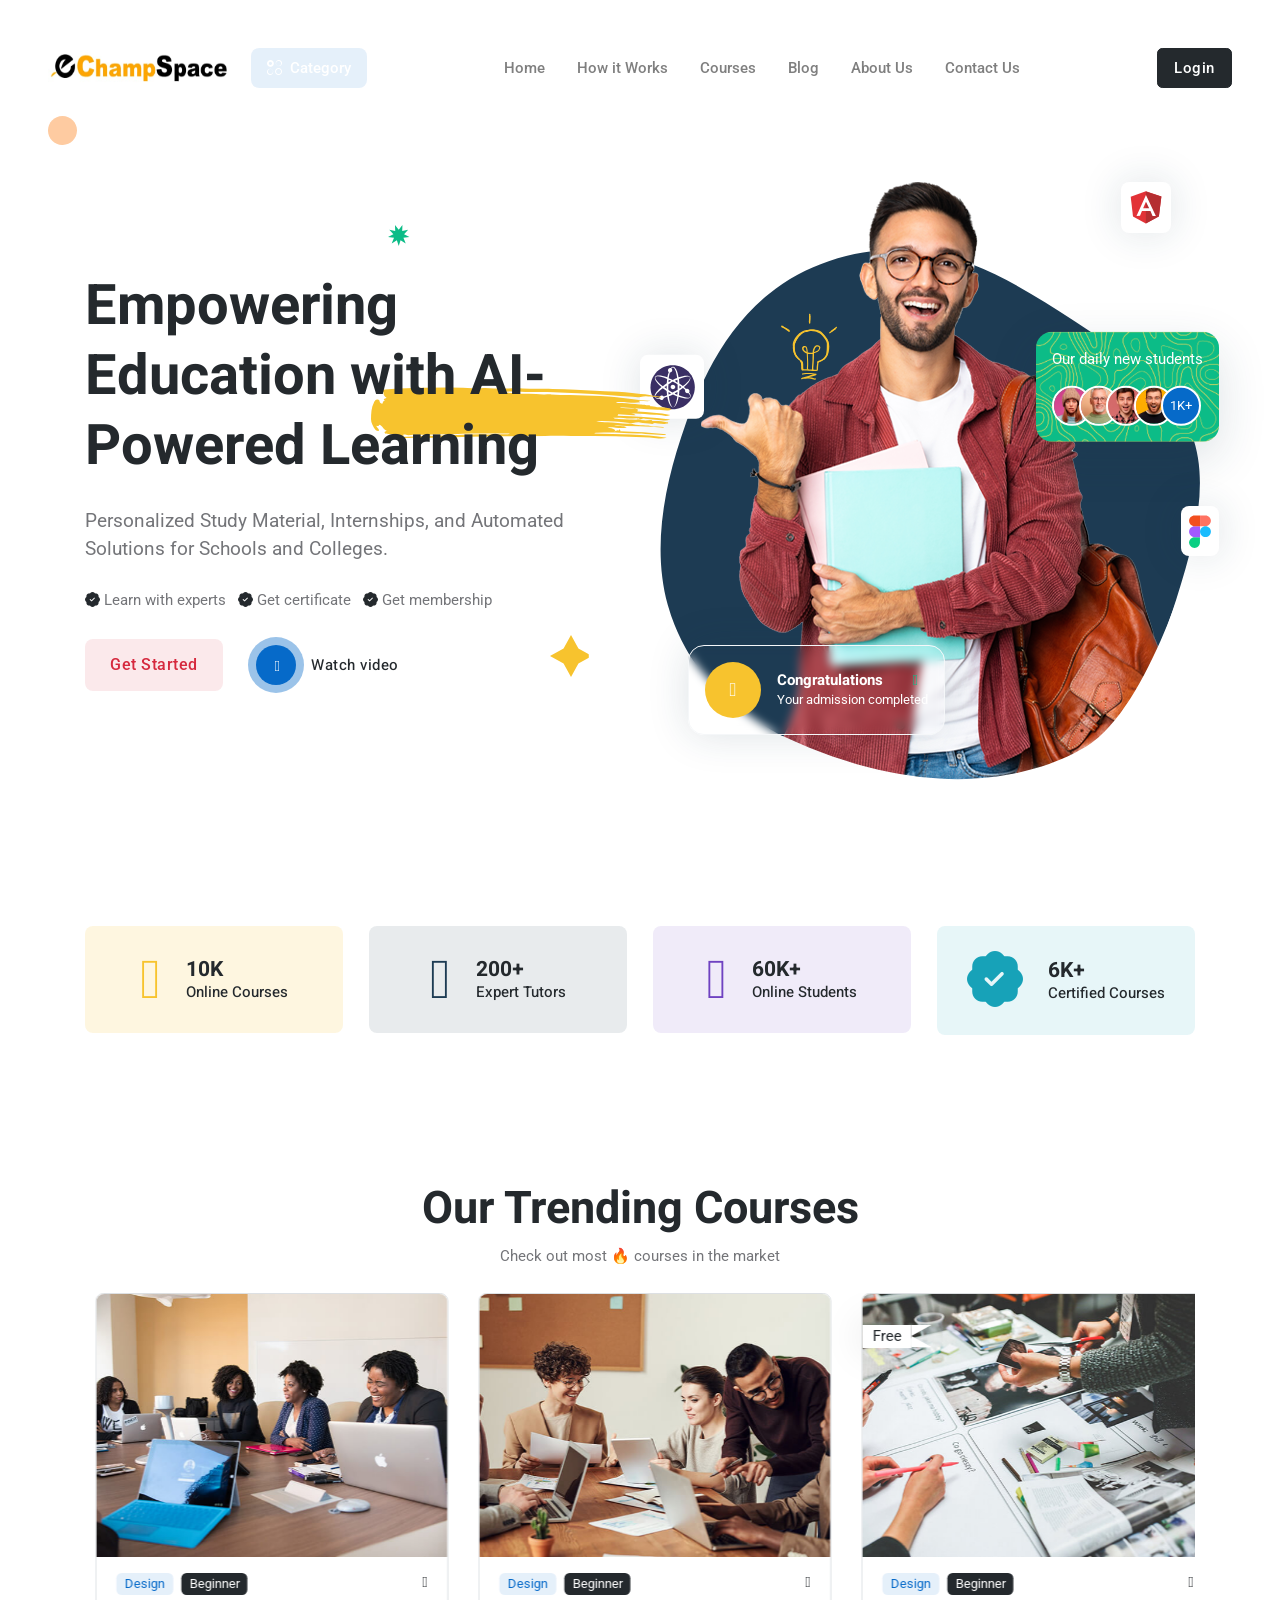
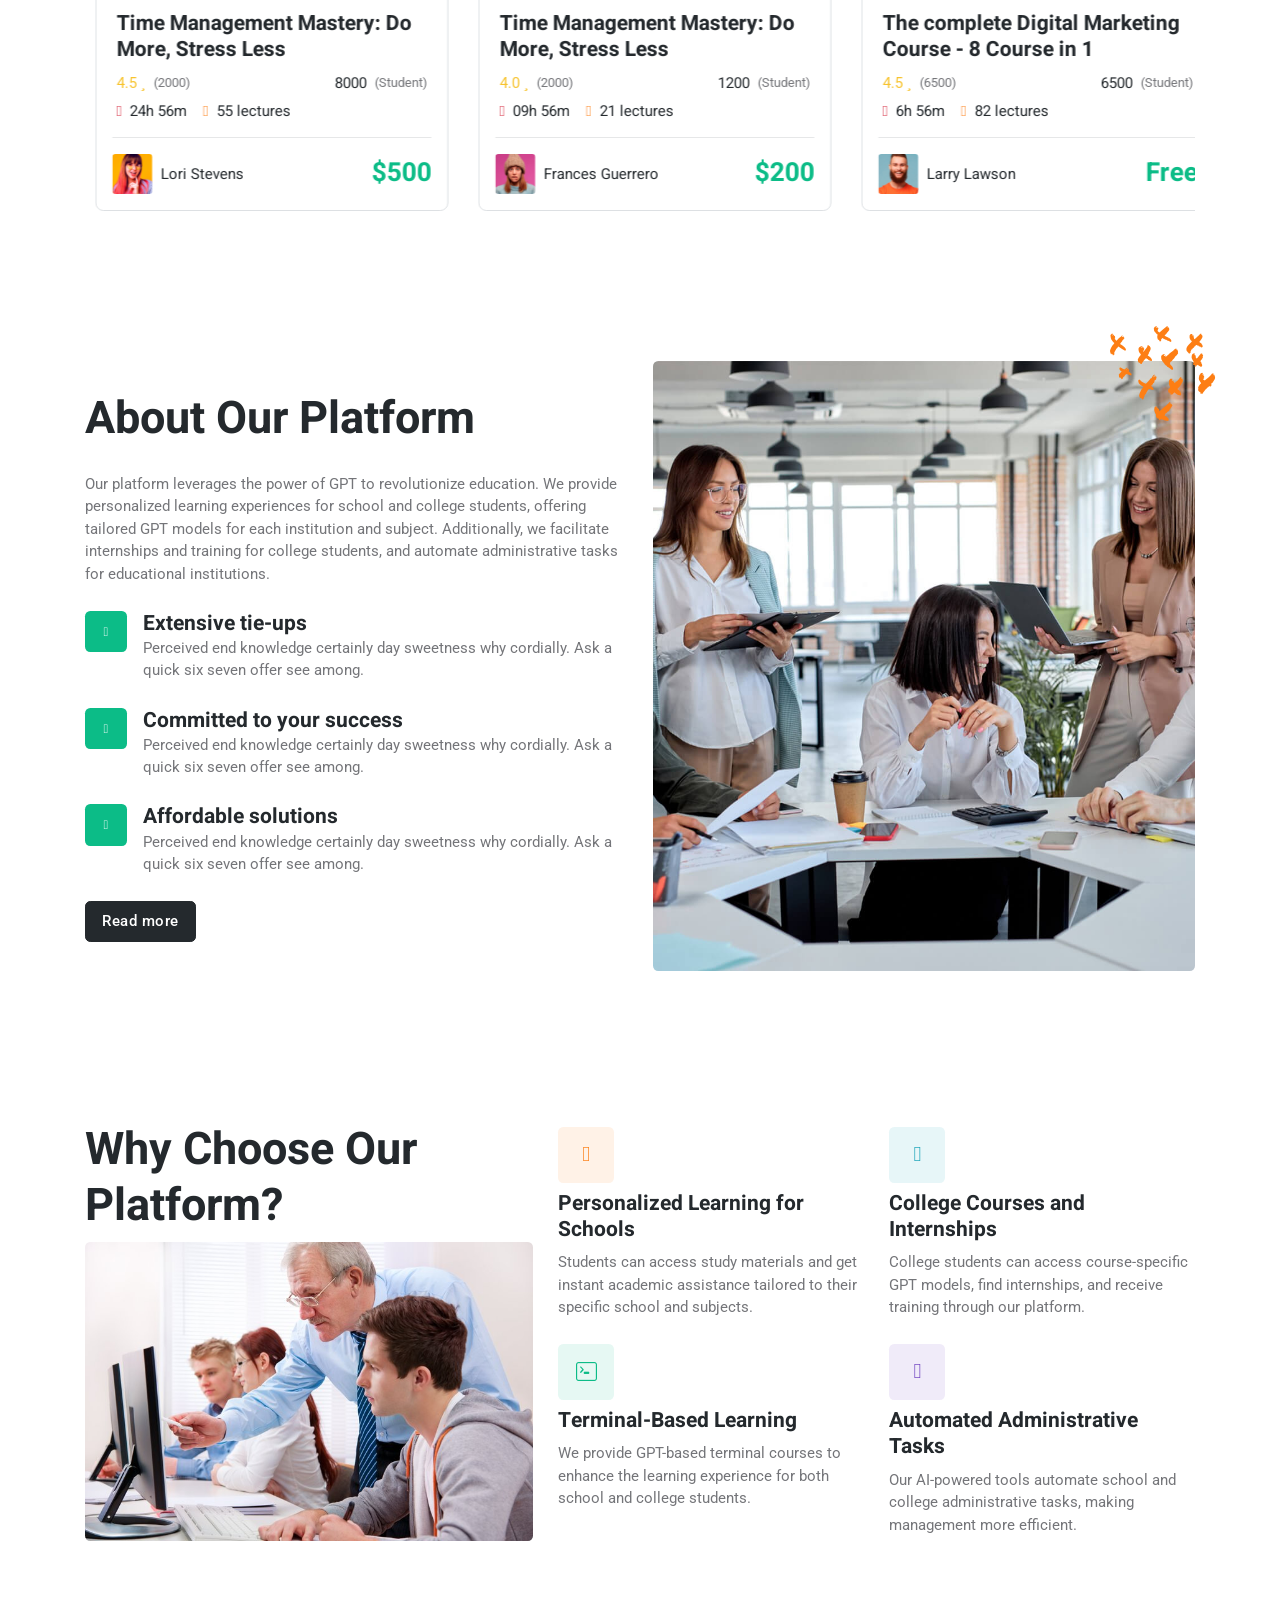
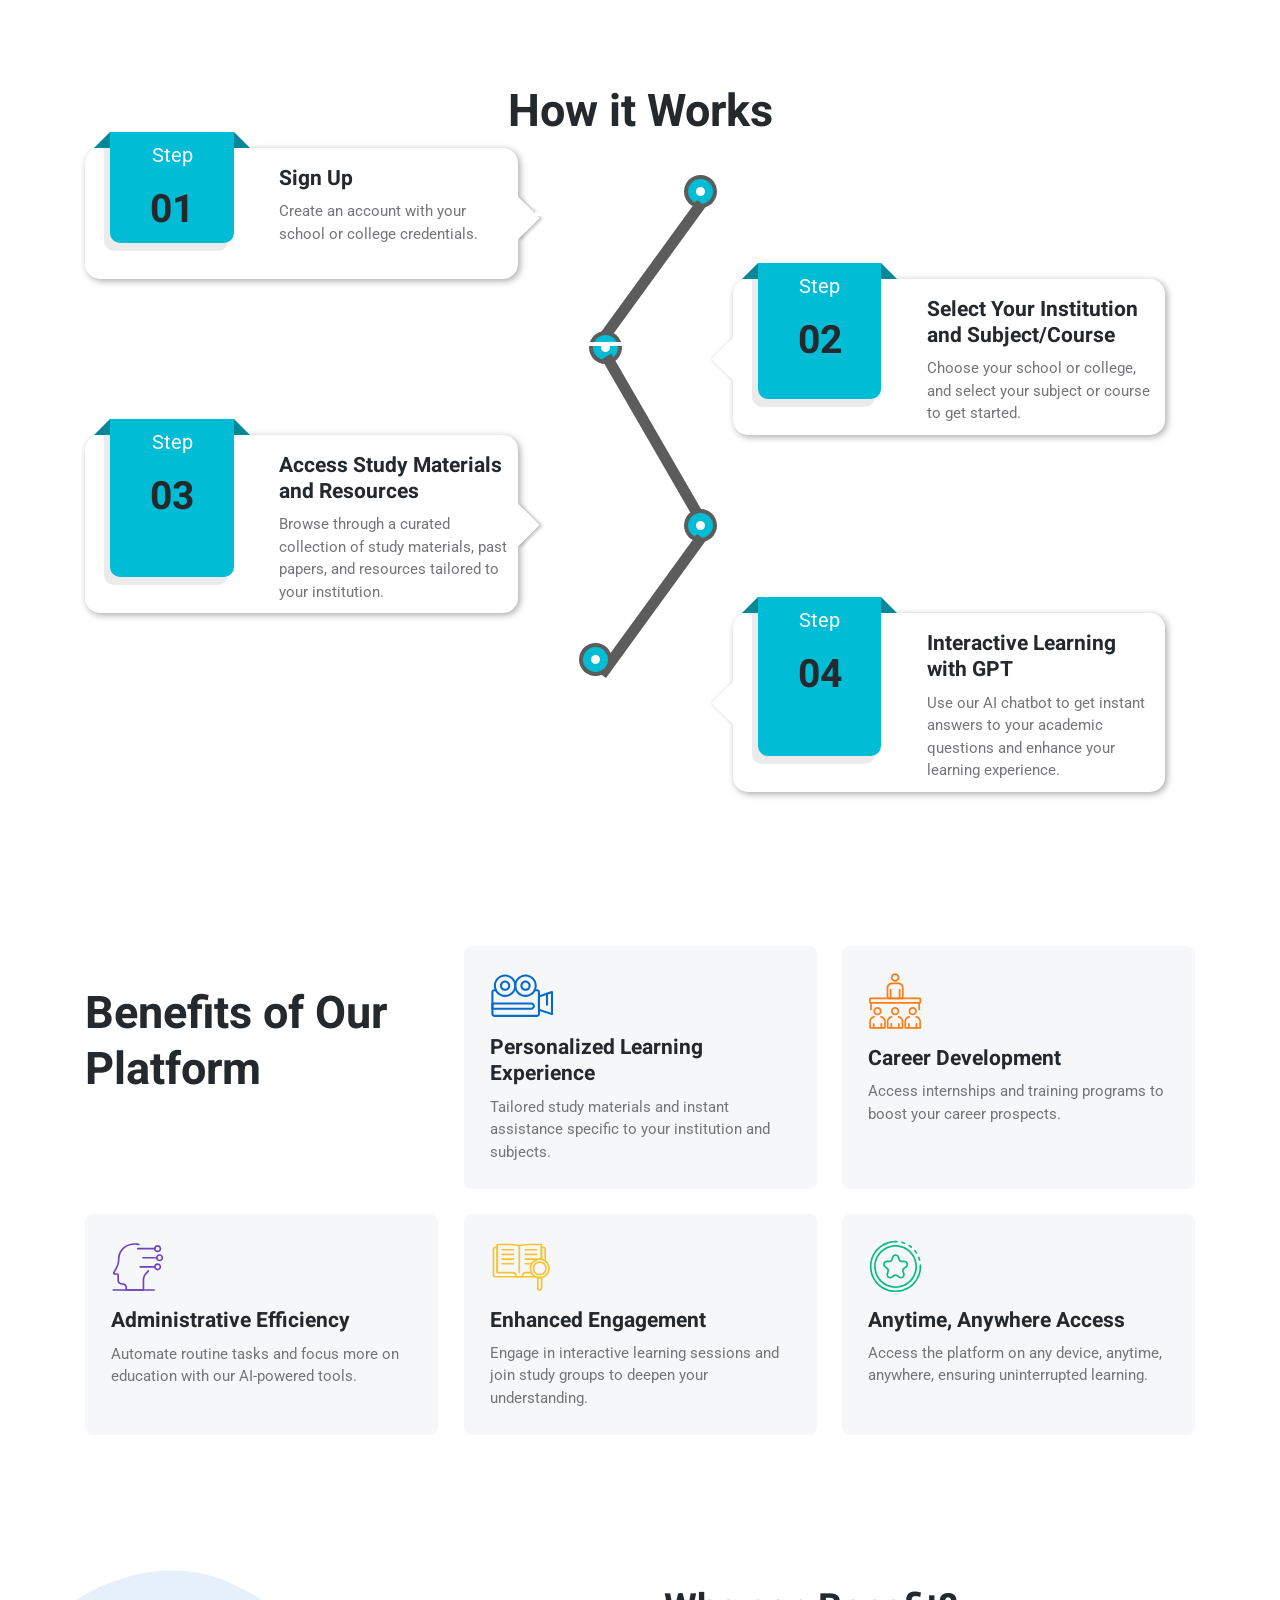
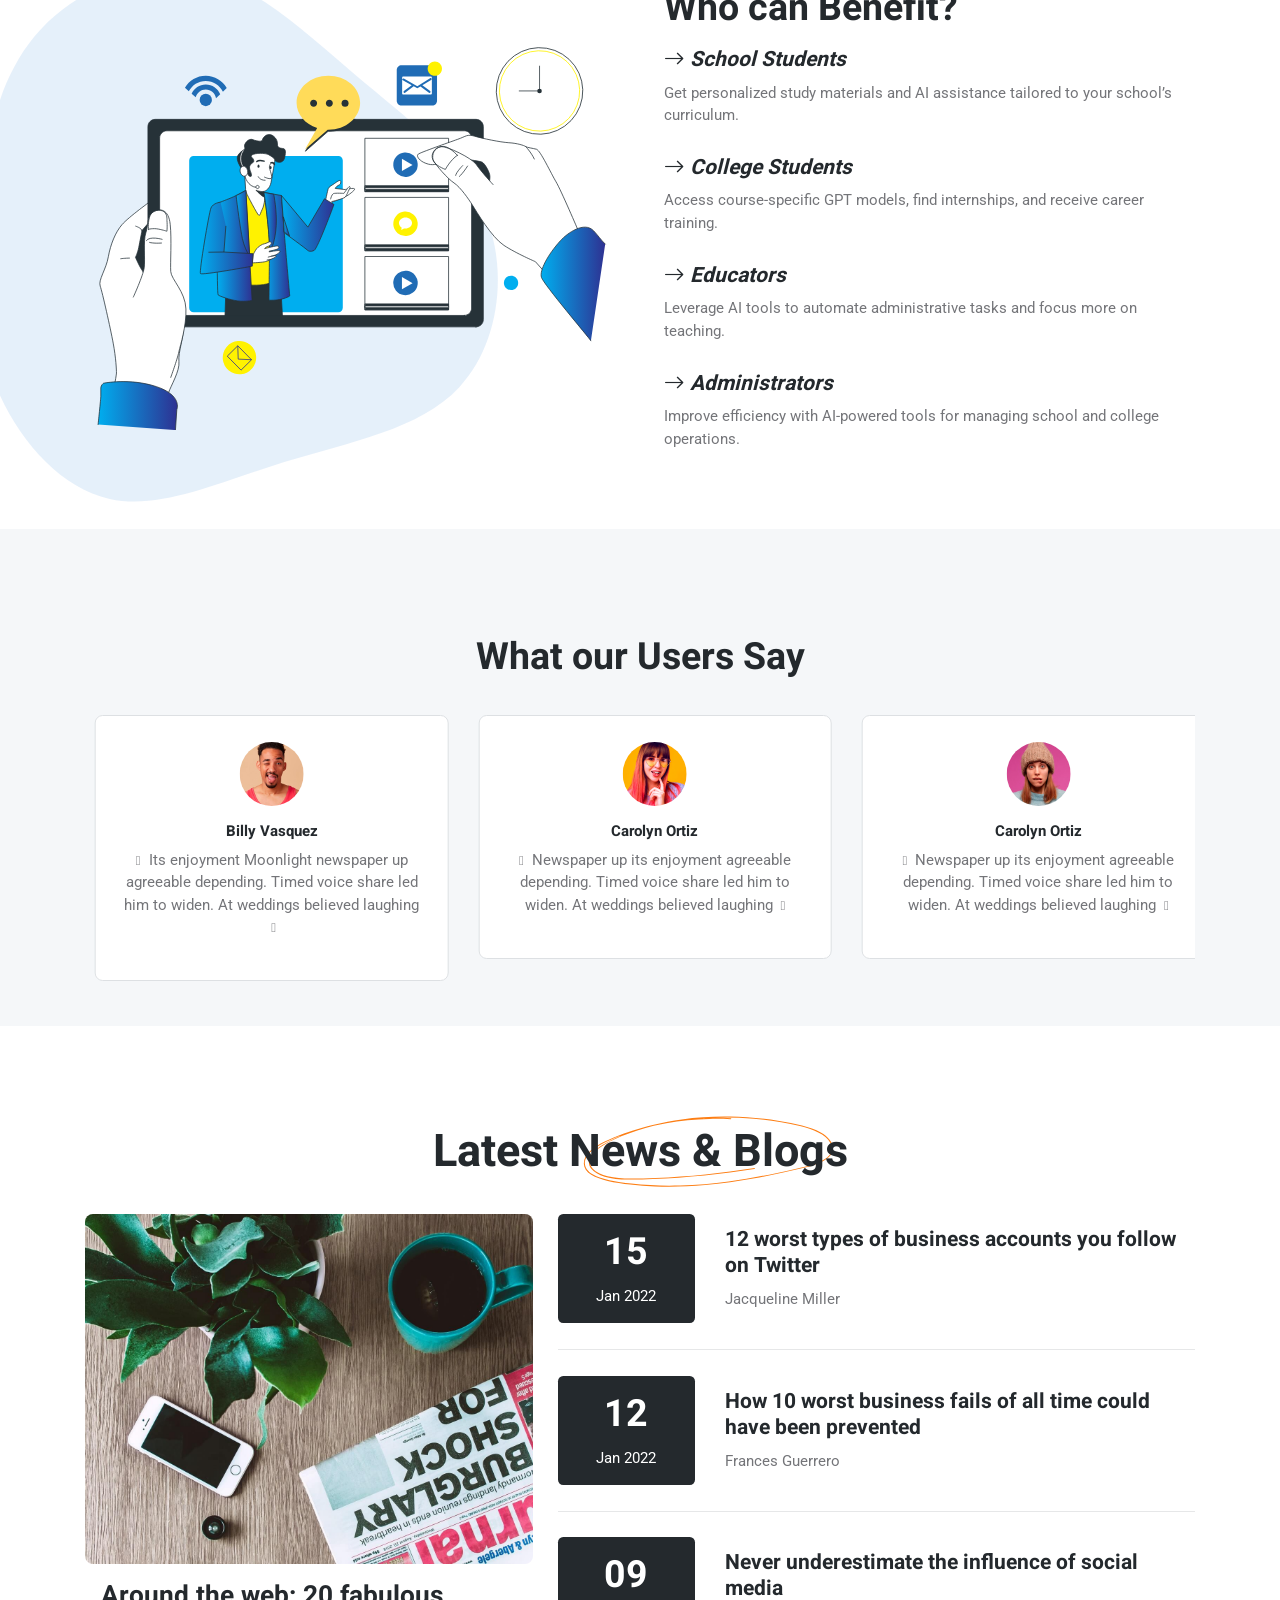
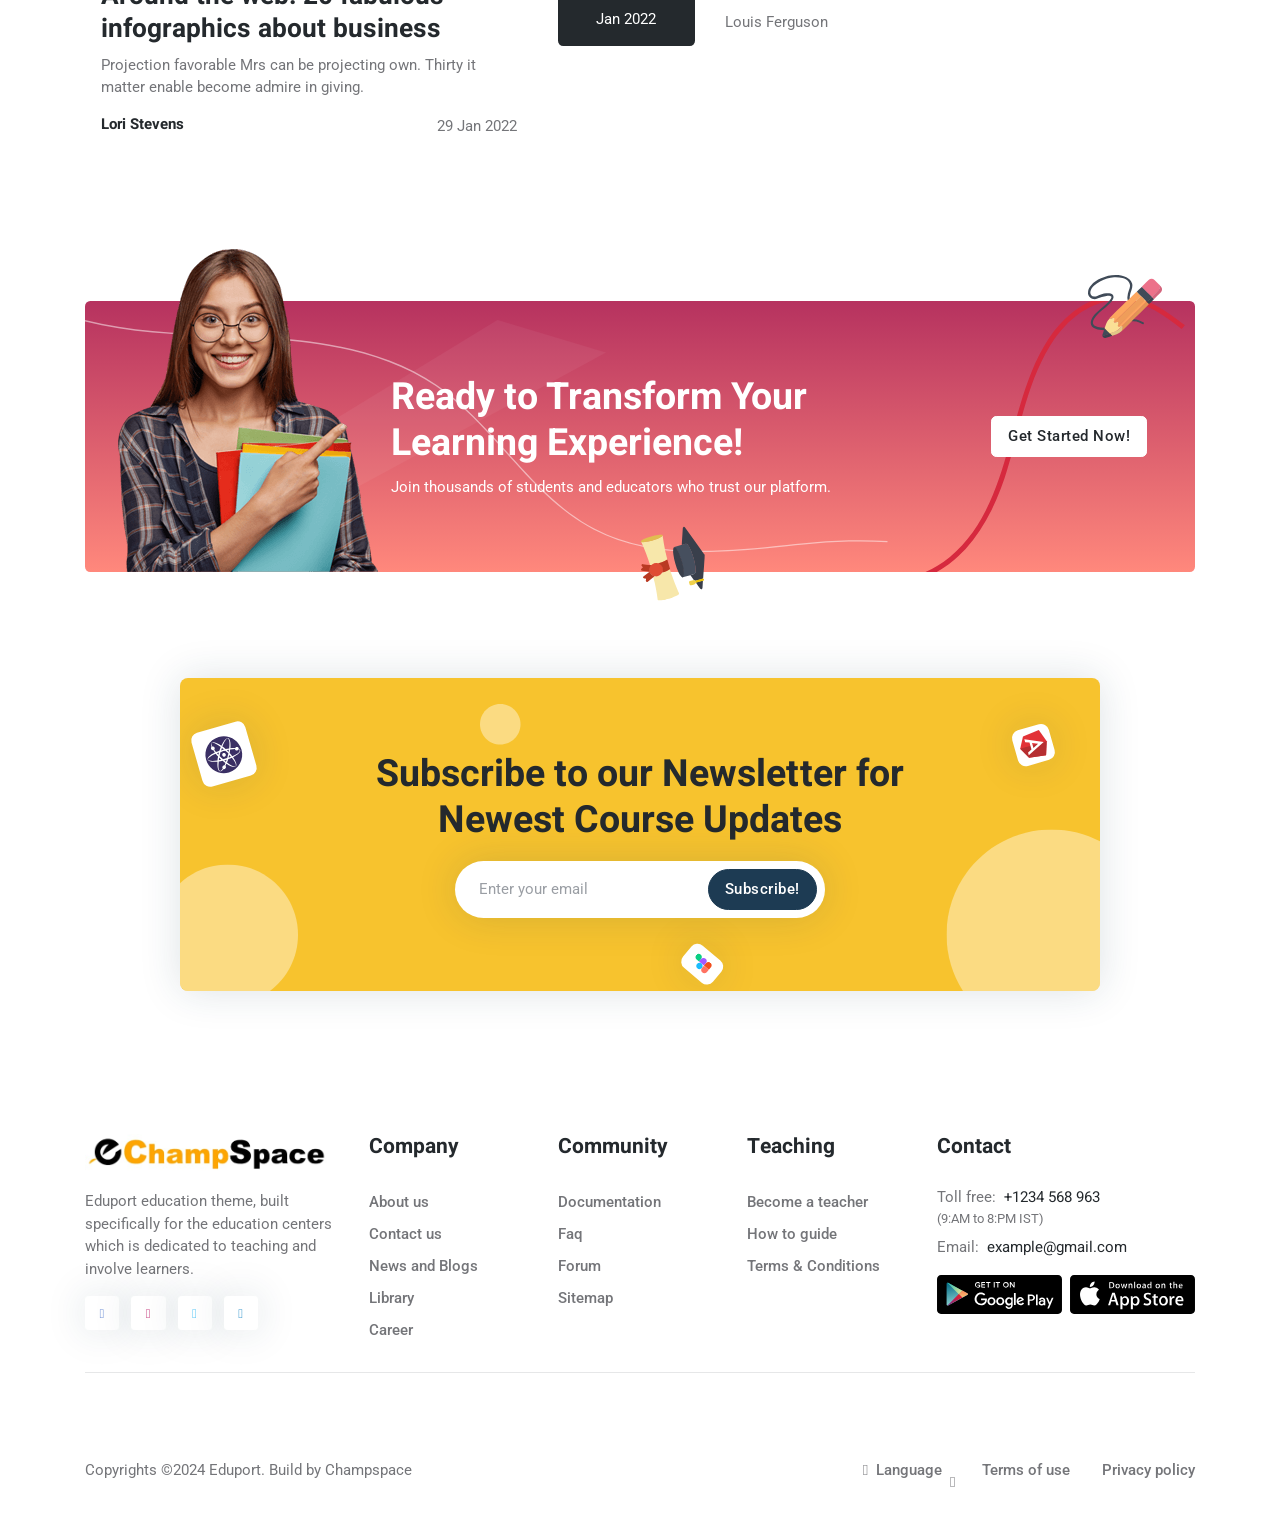
==== index.html @ c64c901d "New HomePage Implemented" ====
<!DOCTYPE html>
<html lang="en">

<head>
    <title>Eduport - LMS, Education and Course Theme</title>

    <!-- Meta Tags -->
    <meta charset="utf-8">
    <meta name="viewport" content="width=device-width, initial-scale=1, shrink-to-fit=no">
    <meta name="author" content="Webestica.com">
    <meta name="description" content="Eduport- LMS, Education and Course Theme">

    <!-- Dark mode -->
    <script>
        const storedTheme = localStorage.getItem('theme')

        const getPreferredTheme = () => {
            if (storedTheme) {
                return storedTheme
            }
            return window.matchMedia('(prefers-color-scheme: light)').matches ? 'light' : 'light'
        }

        const setTheme = function (theme) {
            if (theme === 'auto' && window.matchMedia('(prefers-color-scheme: dark)').matches) {
                document.documentElement.setAttribute('data-bs-theme', 'dark')
            } else {
                document.documentElement.setAttribute('data-bs-theme', theme)
            }
        }

        setTheme(getPreferredTheme())

        window.addEventListener('DOMContentLoaded', () => {
            var el = document.querySelector('.theme-icon-active');
            if (el != 'undefined' && el != null) {
                const showActiveTheme = theme => {
                    const activeThemeIcon = document.querySelector('.theme-icon-active use')
                    const btnToActive = document.querySelector(`[data-bs-theme-value="${theme}"]`)
                    const svgOfActiveBtn = btnToActive.querySelector('.mode-switch use').getAttribute('href')

                    document.querySelectorAll('[data-bs-theme-value]').forEach(element => {
                        element.classList.remove('active')
                    })

                    btnToActive.classList.add('active')
                    activeThemeIcon.setAttribute('href', svgOfActiveBtn)
                }

                window.matchMedia('(prefers-color-scheme: dark)').addEventListener('change', () => {
                    if (storedTheme !== 'light' || storedTheme !== 'dark') {
                        setTheme(getPreferredTheme())
                    }
                })

                showActiveTheme(getPreferredTheme())

                document.querySelectorAll('[data-bs-theme-value]')
                    .forEach(toggle => {
                        toggle.addEventListener('click', () => {
                            const theme = toggle.getAttribute('data-bs-theme-value')
                            localStorage.setItem('theme', theme)
                            setTheme(theme)
                            showActiveTheme(theme)
                        })
                    })

            }
        })
    </script>

    <!-- Favicon -->
    <link rel="shortcut icon" href="assets/images/favicon.ico">

    <!-- Fontawesome -->
    <link href="fontawesomefree/css/fontawesome.css" rel="stylesheet" type="text/css">
    <link href="fontawesomefree/css/brands.css" rel="stylesheet" type="text/css">
    <link href="fontawesomefree/css/solid.css" rel="stylesheet" type="text/css">

    <!-- Bootstrap CSS -->
    <link href="//maxcdn.bootstrapcdn.com/bootstrap/4.1.1/css/bootstrap.min.css" rel="stylesheet" id="bootstrap-css">

    <!-- AOS CSS -->
    <link href="https://unpkg.com/aos@2.3.1/dist/aos.css" rel="stylesheet">

    <!-- Google Font -->
    <link rel="preconnect" href="https://fonts.googleapis.com">
    <link rel="preconnect" href="https://fonts.gstatic.com" crossorigin>
    <link rel="stylesheet" href="https://fonts.googleapis.com/css2?family=Heebo:wght@400;500;700&family=Roboto:wght@400;500;700&display=swap">

    <!-- Plugins CSS -->
    <link rel="stylesheet" type="text/css" href="assets/vendor/font-awesome/css/all.min.css">
    <link rel="stylesheet" type="text/css" href="assets/vendor/bootstrap-icons/bootstrap-icons.css">
    <link rel="stylesheet" type="text/css" href="assets/vendor/tiny-slider/tiny-slider.css">
    <link rel="stylesheet" type="text/css" href="assets/vendor/glightbox/css/glightbox.css">

    <!-- Theme CSS -->
    <link rel="stylesheet" type="text/css" href="assets/css/style.css">

    <!-- Global site tag (gtag.js) - Google Analytics -->
    <script async src="https://www.googletagmanager.com/gtag/js?id=G-7N7LGGGWT1"></script>
    <script>
        window.dataLayer = window.dataLayer || [];

        function gtag() {
            dataLayer.push(arguments);
        }
        gtag('js', new Date());

        gtag('config', 'G-7N7LGGGWT1');
    </script>

    <script src="https://kit.fontawesome.com/5d48644dd5.js" crossorigin="anonymous"></script>
    <script src="//maxcdn.bootstrapcdn.com/bootstrap/4.1.1/js/bootstrap.min.js"></script>
    <script src="//cdnjs.cloudflare.com/ajax/libs/jquery/3.2.1/jquery.min.js"></script>
    <link rel="stylesheet" href="https://cdn.jsdelivr.net/npm/bootstrap-icons@1.11.3/font/bootstrap-icons.min.css">
   

</head>

<body>

    <!-- Header START -->
    <header class="navbar-light navbar-sticky header-static">
        <!-- Nav START -->
        <nav class="navbar navbar-expand-xl">
            <div class="container-fluid px-3 px-xl-5">
                <!-- Logo START -->
                <a class="navbar-brand" href="index.html">
                    <img class="light-mode-item navbar-brand-item" src="assets/images/element/logo.jpg"
                        alt="logo">
                   
                </a>
                <!-- Logo END -->

                <!-- Responsive navbar toggler -->
                <button class="navbar-toggler ms-auto" type="button" data-bs-toggle="collapse"
                    data-bs-target="#navbarCollapse" aria-controls="navbarCollapse" aria-expanded="false"
                    aria-label="Toggle navigation">
                    <span class="navbar-toggler-animation">
                        <span></span>
                        <span></span>
                        <span></span>
                    </span>
                </button>

                <!-- Main navbar START -->
                <div class="navbar-collapse w-100 collapse" id="navbarCollapse">

                    <!-- Nav category menu START -->
                    <ul class="navbar-nav navbar-nav-scroll me-auto">
                        <!-- Nav item 1 Demos -->
                        <li class="nav-item dropdown dropdown-menu-shadow-stacked">
                            <a class="nav-link bg-primary bg-opacity-10 rounded-3 text-white px-3 py-3 py-xl-0"
                                href="#" id="categoryMenu" data-bs-toggle="dropdown" aria-haspopup="true"
                                aria-expanded="false"><i class="bi bi-ui-radios-grid me-2"></i><span>Category</span></a>
                            <ul class="dropdown-menu" aria-labelledby="categoryMenu">

                                <!-- Dropdown submenu -->
                                <li> <a class="dropdown-item" href="#">Government Schools</a></li>
                                <li> <a class="dropdown-item" href="#">Private Schools</a></li>
                                <li> <a class="dropdown-item" href="#">International Schools</a></li>
                                <li> <a class="dropdown-item" href="#">Boarding Schools</a></li>
                                <li> <a class="dropdown-item" href="#">Model Schools</a></li>
                                <li>
                                    <hr class="dropdown-divider">
                                </li>
                                <li> <a class="dropdown-item bg-primary text-primary bg-opacity-10 rounded-2 mb-0"
                                        href="#">View all categories</a></li>
                            </ul>
                        </li>
                    </ul>
                    <!-- Nav category menu END -->

                    <!-- Nav Main menu START -->
                    <ul class="navbar-nav navbar-nav-scroll me-auto">
                        <!-- Nav item 1 Home -->
                        <li class="nav-item dropdown">
                            <a class="nav-link" href="#" id="demoMenu" data-bs-toggle="dropdown"
                                aria-haspopup="true" aria-expanded="false">Home</a>
                        </li>

                        <!-- Nav item 2 How it works -->
                        <li class="nav-item dropdown">
                            <a class="nav-link" href="#" id="pagesMenu" data-bs-toggle="dropdown"
                                aria-haspopup="true" aria-expanded="false">How it Works</a>
                        </li>

                        <!-- Nav item 3 courses -->
                        <li class="nav-item dropdown">
                            <a class="nav-link" href="#" id="accounntMenu" data-bs-toggle="dropdown"
                                aria-haspopup="true" aria-expanded="false">Courses</a>
                        </li>

                         <!-- Nav item 4 contact-->
                         <li class="nav-item dropdown dropdown-fullwidth">
                            <a class="nav-link" href="#" data-bs-toggle="dropdown" aria-haspopup="true"
                                aria-expanded="false">Blog</a>
                        </li>

                        <!-- Nav item 5 about-->
                        <li class="nav-item dropdown dropdown-fullwidth">
                            <a class="nav-link" href="#" data-bs-toggle="dropdown" aria-haspopup="true"
                                aria-expanded="false">About Us</a>
                        </li>

                        <!-- Nav item 6 contact-->
                        <li class="nav-item dropdown dropdown-fullwidth">
                            <a class="nav-link" href="#" data-bs-toggle="dropdown" aria-haspopup="true"
                                aria-expanded="false">Contact Us</a>
                        </li>

                    </ul>
                    <!-- Nav Main menu END -->

                 
                <!-- Main navbar END -->

                <!-- Profile START -->
                <div class="dropdown ms-1 ms-lg-0">
                    <a class="btn btn-dark mb-0"
                        href="#" id="categoryMenu" data-bs-toggle="dropdown" aria-haspopup="true"
                        aria-expanded="false"><span>Login</span></a>
                    
                </div>
                <!-- Profile End -->
            </div>
        </nav>
        <!-- Nav END -->
    </header>
    <!-- Header END -->

    <!-- **************** MAIN CONTENT START **************** -->
    <main>

        <!-- Main Banner START -->
        <section class="position-relative overflow-hidden pt-5 pt-lg-3">
            <!-- SVG START -->
            <figure class="position-absolute top-50 start-0 translate-middle-y ms-n7 d-none d-xxl-block">
                <svg class="rotate-74 fill-danger opacity-1">
			<circle cx="180.4" cy="15.5" r="7.7" />
			<path d="m159.9 22.4c-3.8 0-6.9-3.1-6.9-6.9s3.1-6.9 6.9-6.9 6.9 3.1 6.9 6.9-3.1 6.9-6.9 6.9z" />
			<ellipse transform="matrix(.3862 -.9224 .9224 .3862 71.25 138.08)" cx="139.4" cy="15.5" rx="6.1" ry="6.1" />
			<circle cx="118.9" cy="15.5" r="5.4" />
			<path d="m98.4 20.1c-2.5 0-4.6-2.1-4.6-4.6s2.1-4.6 4.6-4.6 4.6 2.1 4.6 4.6-2.1 4.6-4.6 4.6z" />
			<path d="m77.9 19.3c-2.1 0-3.8-1.7-3.8-3.8s1.7-3.8 3.8-3.8 3.8 1.7 3.8 3.8-1.7 3.8-3.8 3.8z" />
			<path d="m57.3 18.6c-1.7 0-3.1-1.4-3.1-3.1s1.4-3.1 3.1-3.1 3.1 1.4 3.1 3.1-1.4 3.1-3.1 3.1z" />
			<path d="m36.8 17.8c-1.3 0-2.3-1-2.3-2.3s1-2.3 2.3-2.3 2.3 1 2.3 2.3-1 2.3-2.3 2.3z" />
			<circle cx="16.3" cy="15.5" r="1.6" />
			<circle cx="180.4" cy="38.5" r="7.7" />
			<path d="m159.9 45.3c-3.8 0-6.9-3.1-6.9-6.9s3.1-6.9 6.9-6.9 6.9 3.1 6.9 6.9-3.1 6.9-6.9 6.9z" />
			<ellipse transform="matrix(.8486 -.5291 .5291 .8486 .7599 79.566)" cx="139.4" cy="38.5" rx="6.1" ry="6.1" />
			<circle cx="118.9" cy="38.5" r="5.4" />
			<path d="m98.4 43.1c-2.5 0-4.6-2.1-4.6-4.6s2.1-4.6 4.6-4.6 4.6 2.1 4.6 4.6-2.1 4.6-4.6 4.6z" />
			<circle cx="77.9" cy="38.5" r="3.8" />
			<path d="m57.3 41.5c-1.7 0-3.1-1.4-3.1-3.1s1.4-3.1 3.1-3.1 3.1 1.4 3.1 3.1c0 1.8-1.4 3.1-3.1 3.1z" />
			<path d="m36.8 40.8c-1.3 0-2.3-1-2.3-2.3s1-2.3 2.3-2.3 2.3 1 2.3 2.3-1 2.3-2.3 2.3z" />
			<circle cx="16.3" cy="38.5" r="1.6" />
			<circle cx="180.4" cy="61.4" r="7.7" />
			<path d="m159.9 68.3c-3.8 0-6.9-3.1-6.9-6.9s3.1-6.9 6.9-6.9 6.9 3.1 6.9 6.9-3.1 6.9-6.9 6.9z" />
			<ellipse transform="matrix(.3862 -.9224 .9224 .3862 28.902 166.26)" cx="139.4" cy="61.4" rx="6.1" ry="6.1" />
			<circle cx="118.9" cy="61.4" r="5.4" />
			<path d="m98.4 66c-2.5 0-4.6-2.1-4.6-4.6s2.1-4.6 4.6-4.6 4.6 2.1 4.6 4.6c0 2.6-2.1 4.6-4.6 4.6z" />
			<path d="m77.9 65.2c-2.1 0-3.8-1.7-3.8-3.8s1.7-3.8 3.8-3.8 3.8 1.7 3.8 3.8-1.7 3.8-3.8 3.8z" />
			<path d="m57.3 64.5c-1.7 0-3.1-1.4-3.1-3.1s1.4-3.1 3.1-3.1 3.1 1.4 3.1 3.1-1.4 3.1-3.1 3.1z" />
			<path d="m36.8 63.7c-1.3 0-2.3-1-2.3-2.3s1-2.3 2.3-2.3 2.3 1 2.3 2.3-1 2.3-2.3 2.3z" />
			<circle cx="16.3" cy="61.4" r="1.6" />
			<circle cx="180.4" cy="84.4" r="7.7" />
			<path d="m159.9 91.3c-3.8 0-6.9-3.1-6.9-6.9s3.1-6.9 6.9-6.9 6.9 3.1 6.9 6.9-3.1 6.9-6.9 6.9z" />
			<path	d="m139.4 90.5c-3.4 0-6.1-2.7-6.1-6.1s2.7-6.1 6.1-6.1 6.1 2.7 6.1 6.1c0 3.3-2.7 6.1-6.1 6.1z" />
			<circle cx="118.9" cy="84.4" r="5.4" />
			<path d="m98.4 89c-2.5 0-4.6-2.1-4.6-4.6s2.1-4.6 4.6-4.6 4.6 2.1 4.6 4.6-2.1 4.6-4.6 4.6z" />
			<path d="m77.9 88.2c-2.1 0-3.8-1.7-3.8-3.8s1.7-3.8 3.8-3.8 3.8 1.7 3.8 3.8-1.7 3.8-3.8 3.8z" />
			<path d="m57.3 87.4c-1.7 0-3.1-1.4-3.1-3.1s1.4-3.1 3.1-3.1 3.1 1.4 3.1 3.1c0 1.8-1.4 3.1-3.1 3.1z" />
			<path d="m36.8 86.7c-1.3 0-2.3-1-2.3-2.3s1-2.3 2.3-2.3 2.3 1 2.3 2.3-1 2.3-2.3 2.3z" />
			<circle cx="16.3" cy="84.4" r="1.6" />
			<circle cx="180.4" cy="107.3" r="7.7" />
			<path d="m159.9 114.2c-3.8 0-6.9-3.1-6.9-6.9s3.1-6.9 6.9-6.9 6.9 3.1 6.9 6.9-3.1 6.9-6.9 6.9z" />
			<path d="m139.4 113.4c-3.4 0-6.1-2.7-6.1-6.1s2.7-6.1 6.1-6.1 6.1 2.7 6.1 6.1-2.7 6.1-6.1 6.1z" />
			<circle cx="118.9" cy="107.3" r="5.4" />
			<path d="m98.4 111.9c-2.5 0-4.6-2.1-4.6-4.6s2.1-4.6 4.6-4.6 4.6 2.1 4.6 4.6c0 2.6-2.1 4.6-4.6 4.6z" />
			<path d="m77.9 111.2c-2.1 0-3.8-1.7-3.8-3.8s1.7-3.8 3.8-3.8 3.8 1.7 3.8 3.8-1.7 3.8-3.8 3.8z" />
			<path d="m57.3 110.4c-1.7 0-3.1-1.4-3.1-3.1s1.4-3.1 3.1-3.1 3.1 1.4 3.1 3.1-1.4 3.1-3.1 3.1z" />
			<path d="m36.8 109.6c-1.3 0-2.3-1-2.3-2.3s1-2.3 2.3-2.3 2.3 1 2.3 2.3c0.1 1.3-1 2.3-2.3 2.3z" />
			<circle cx="16.3" cy="107.3" r="1.6" />
			<circle cx="180.4" cy="130.3" r="7.7" />
			<path d="m159.9 137.2c-3.8 0-6.9-3.1-6.9-6.9s3.1-6.9 6.9-6.9 6.9 3.1 6.9 6.9-3.1 6.9-6.9 6.9z" />
			<ellipse transform="matrix(.3862 -.9224 .9224 .3862 -34.62 208.52)" cx="139.4" cy="130.3" rx="6.1" ry="6.1" />
			<circle cx="118.9" cy="130.3" r="5.4" />
			<path d="m98.4 134.9c-2.5 0-4.6-2.1-4.6-4.6s2.1-4.6 4.6-4.6 4.6 2.1 4.6 4.6-2.1 4.6-4.6 4.6z" />
			<path d="m77.9 134.1c-2.1 0-3.8-1.7-3.8-3.8s1.7-3.8 3.8-3.8 3.8 1.7 3.8 3.8-1.7 3.8-3.8 3.8z" />
			<path d="m57.3 133.4c-1.7 0-3.1-1.4-3.1-3.1s1.4-3.1 3.1-3.1 3.1 1.4 3.1 3.1-1.4 3.1-3.1 3.1z" />
			<path d="m36.8 132.6c-1.3 0-2.3-1-2.3-2.3s1-2.3 2.3-2.3 2.3 1 2.3 2.3-1 2.3-2.3 2.3z" />
			<circle cx="16.3" cy="130.3" r="1.6" />
			<circle cx="180.4" cy="153.2" r="7.7" />
			<path d="m159.9 160.1c-3.8 0-6.9-3.1-6.9-6.9s3.1-6.9 6.9-6.9 6.9 3.1 6.9 6.9-3.1 6.9-6.9 6.9z" />
			<ellipse transform="matrix(.3862 -.9224 .9224 .3862 -55.794 222.61)" cx="139.4" cy="153.2" rx="6.1" ry="6.1" />
			<circle cx="118.9" cy="153.2" r="5.4" />
			<path d="m98.4 157.8c-2.5 0-4.6-2.1-4.6-4.6s2.1-4.6 4.6-4.6 4.6 2.1 4.6 4.6c0 2.6-2.1 4.6-4.6 4.6z" />
			<circle cx="77.9" cy="153.2" r="3.8" />
			<path d="m57.3 156.3c-1.7 0-3.1-1.4-3.1-3.1s1.4-3.1 3.1-3.1 3.1 1.4 3.1 3.1-1.4 3.1-3.1 3.1z" />
			<path d="m36.8 155.5c-1.3 0-2.3-1-2.3-2.3s1-2.3 2.3-2.3 2.3 1 2.3 2.3-1 2.3-2.3 2.3z" />
			<circle cx="16.3" cy="153.2" r="1.6" />
			<circle cx="180.4" cy="176.2" r="7.7" />
			<path d="m159.9 183.1c-3.8 0-6.9-3.1-6.9-6.9s3.1-6.9 6.9-6.9 6.9 3.1 6.9 6.9-3.1 6.9-6.9 6.9z" />
			<ellipse transform="matrix(.3862 -.9224 .9224 .3862 -76.968 236.7)" cx="139.4" cy="176.2" rx="6.1" ry="6.1" />
			<circle cx="118.9" cy="176.2" r="5.4" />
			<path d="m98.4 180.8c-2.5 0-4.6-2.1-4.6-4.6s2.1-4.6 4.6-4.6 4.6 2.1 4.6 4.6-2.1 4.6-4.6 4.6z" />
			<path d="m77.9 180c-2.1 0-3.8-1.7-3.8-3.8s1.7-3.8 3.8-3.8 3.8 1.7 3.8 3.8-1.7 3.8-3.8 3.8z" />
			<path d="m57.3 179.3c-1.7 0-3.1-1.4-3.1-3.1s1.4-3.1 3.1-3.1 3.1 1.4 3.1 3.1-1.4 3.1-3.1 3.1z" />
			<path d="m36.8 178.5c-1.3 0-2.3-1-2.3-2.3s1-2.3 2.3-2.3 2.3 1 2.3 2.3-1 2.3-2.3 2.3z" />
			<circle cx="16.3" cy="176.2" r="1.6" />
		</svg>
            </figure>
            <!-- SVG END -->

            <!-- SVG START -->
            <span class="position-absolute top-50 end-0 translate-middle-y mt-5 me-n5 d-none d-xxl-inline-flex">
		<svg class="fill-warning rotate-186 opacity-8">
			<path d="m35.4 54.2c0 0.6 0 1.1-0.1 1.7-0.9 9.3-9.2 16.1-18.5 15.1-4.5-0.4-8.5-2.6-11.4-6.1-2.8-3.5-4.2-7.9-3.7-12.4 0.9-9.3 9.2-16.1 18.5-15.1 4.5 0.4 8.5 2.6 11.4 6.1 2.4 3 3.8 6.8 3.8 10.7zm-33.4 0c0 3.8 1.3 7.5 3.8 10.4 2.8 3.4 6.8 5.5 11.2 6 9.1 0.9 17.2-5.8 18.1-14.8 0.4-4.4-0.9-8.7-3.7-12.1s-6.8-5.5-11.2-6c-9.2-0.8-17.3 5.8-18.2 14.9v1.6z" />
			<path d="m39 54.1c0 1.1-0.1 2.2-0.3 3.3-1.8 9.8-11.2 16.2-21 14.4-4.7-0.8-8.8-3.5-11.5-7.4-2.7-4-3.7-8.7-2.8-13.5 1.8-9.8 11.2-16.2 21-14.4 4.7 0.9 8.8 3.6 11.5 7.5 2.1 3 3.1 6.6 3.1 10.1zm-35.6 0.1c0 3.5 1.1 7 3.1 9.9 2.7 3.9 6.7 6.5 11.3 7.4 9.6 1.8 18.8-4.5 20.6-14.1 0.9-4.6-0.1-9.3-2.8-13.2s-6.7-6.5-11.3-7.4c-9.6-1.8-18.8 4.5-20.6 14.1-0.2 1.1-0.3 2.2-0.3 3.3z" />
			<path d="m42.8 54.2c0 1.7-0.2 3.3-0.7 5-2.7 10.2-13.3 16.3-23.5 13.6-5-1.3-9.1-4.5-11.7-8.9-2.5-4.5-3.2-9.7-1.9-14.7 2.7-10.2 13.3-16.3 23.5-13.6 5 1.3 9.1 4.5 11.7 8.9 1.7 3 2.6 6.3 2.6 9.7zm-38.1 0c0 3.3 0.9 6.5 2.5 9.4 2.5 4.4 6.6 7.5 11.5 8.8 10 2.7 20.4-3.3 23.1-13.4 1.3-4.9 0.6-9.9-1.9-14.3s-6.6-7.5-11.5-8.8c-10-2.6-20.4 3.4-23 13.4-0.5 1.6-0.7 3.3-0.7 4.9z" />
			<path d="m46.7 54.2c0 2.2-0.4 4.5-1.1 6.6-3.6 10.7-15.3 16.5-26.1 12.8-5.2-1.8-9.4-5.4-11.8-10.4-2.4-4.9-2.8-10.5-1-15.7 3.6-10.6 15.3-16.4 26-12.8l-0.1 0.2 0.1-0.2c5.2 1.8 9.4 5.4 11.8 10.4 1.5 2.9 2.2 6 2.2 9.1zm-40.8 0c0 3.1 0.7 6.1 2.1 8.9 2.4 4.8 6.5 8.4 11.6 10.2 10.5 3.6 22-2.1 25.6-12.6 1.7-5.1 1.4-10.6-1-15.4s-6.5-8.4-11.6-10.2c-10.5-3.6-22 2.1-25.6 12.6-0.7 2.1-1.1 4.3-1.1 6.5z" />
			<path d="m50.7 54.2c0 2.8-0.5 5.6-1.6 8.2-4.5 11.2-17.4 16.6-28.6 12.1-5.4-2.2-9.7-6.4-12-11.8s-2.3-11.4-0.1-16.8c4.5-11.2 17.4-16.6 28.6-12.1 5.4 2.2 9.7 6.4 12 11.8 1.1 2.8 1.7 5.7 1.7 8.6zm-43.6 0c0 2.8 0.6 5.7 1.7 8.4 2.2 5.3 6.4 9.4 11.8 11.6 11 4.5 23.6-0.9 28.1-11.9 2.2-5.3 2.1-11.2-0.1-16.5s-6.4-9.4-11.8-11.6c-11-4.5-23.6 0.9-28.1 11.9-1.1 2.6-1.6 5.3-1.6 8.1z" />
			<path d="m54.7 54.2c0 3.4-0.7 6.7-2.2 9.9-5.5 11.7-19.5 16.7-31.2 11.3-5.7-2.6-10-7.3-12.1-13.2s-1.8-12.2 0.8-17.9c5.5-11.7 19.4-16.8 31.1-11.3 5.7 2.6 10 7.3 12.1 13.2 1 2.6 1.5 5.3 1.5 8zm-46.5 0c0 2.7 0.5 5.3 1.4 7.9 2.1 5.8 6.3 10.4 11.9 13 11.5 5.4 25.3 0.4 30.6-11.1 2.6-5.6 2.9-11.8 0.8-17.6s-6.3-10.4-11.9-13l0.1-0.2-0.1 0.1c-11.5-5.4-25.3-0.4-30.6 11.1-1.5 3.1-2.2 6.5-2.2 9.8z" />
			<path d="m58.7 54.2c0 4-1 7.9-2.8 11.5-6.4 12.2-21.5 16.9-33.6 10.6-6-3.1-10.3-8.3-12.3-14.6s-1.4-13.1 1.7-19c6.3-12.2 21.4-17 33.6-10.6 5.9 3.1 10.3 8.3 12.3 14.6 0.8 2.5 1.1 5 1.1 7.5zm-49.5 0c0 2.5 0.4 5 1.1 7.4 2 6.3 6.3 11.4 12.1 14.4 12 6.3 26.9 1.6 33.1-10.4 3-5.8 3.6-12.5 1.7-18.7-2-6.3-6.3-11.4-12.1-14.4-12-6.3-26.9-1.6-33.1 10.4-1.9 3.5-2.8 7.4-2.8 11.3z" />
			<path d="m62.9 54.2c0 4.6-1.2 9.1-3.5 13.1-7.3 12.7-23.6 17.1-36.2 9.9-6.1-3.5-10.5-9.2-12.4-16s-0.9-14 2.6-20.1c7.3-12.7 23.5-17.1 36.2-9.8l-0.1 0.2 0.1-0.2c6.1 3.5 10.5 9.2 12.4 16 0.5 2.3 0.9 4.6 0.9 6.9zm-52.7-0.1c0 2.3 0.3 4.6 0.9 6.9 1.8 6.7 6.2 12.3 12.2 15.8 12.5 7.2 28.5 2.9 35.7-9.6 3.5-6.1 4.4-13.1 2.5-19.8-1.8-6.7-6.2-12.3-12.2-15.8-12.5-7.2-28.5-2.8-35.7 9.7-2.2 3.9-3.4 8.3-3.4 12.8z" />
			<path d="m67 54.2c0 5.2-1.4 10.3-4.2 14.8-8.2 13.2-25.5 17.2-38.7 9-6.4-4-10.8-10.2-12.5-17.5s-0.5-14.8 3.5-21.2c8.2-13.2 25.5-17.2 38.7-9 6.4 4 10.8 10.2 12.5 17.5 0.5 2.1 0.7 4.3 0.7 6.4zm-55.9-0.1c0 2.1 0.2 4.3 0.7 6.4 1.7 7.2 6.1 13.3 12.4 17.2 13 8.1 30.1 4.1 38.2-8.9 3.9-6.3 5.1-13.7 3.4-20.9s-6.1-13.3-12.4-17.2c-13-8.1-30.1-4.1-38.2 8.9-2.6 4.4-4.1 9.4-4.1 14.5z" />
			<path d="m71.2 54.2c0 5.8-1.7 11.5-5 16.4-9.1 13.7-27.6 17.4-41.2 8.3-6.6-4.4-11.1-11.1-12.7-18.9s0-15.7 4.4-22.3c9.1-13.6 27.6-17.4 41.2-8.3 6.6 4.4 11.1 11.1 12.7 18.9 0.4 2 0.6 4 0.6 5.9zm-59.1-0.1c0 1.9 0.2 3.9 0.6 5.9 1.5 7.7 6 14.3 12.5 18.6 13.5 9 31.7 5.3 40.7-8.2 4.3-6.5 5.9-14.4 4.3-22-1.5-7.7-6-14.3-12.5-18.6-13.5-9-31.7-5.3-40.7 8.2-3.3 4.8-4.9 10.4-4.9 16.1z" />
			<path d="m75.4 54.3c0 6.4-2 12.7-5.8 18-10 14.1-29.6 17.5-43.7 7.5-6.9-4.8-11.4-12-12.8-20.3s0.5-16.6 5.3-23.4c9.9-14.1 29.6-17.5 43.7-7.5 6.8 4.8 11.4 12 12.8 20.3 0.3 1.8 0.5 3.6 0.5 5.4zm-62.4-0.2c0 1.8 0.2 3.6 0.5 5.3 1.4 8.2 5.9 15.3 12.7 20.1 14 9.9 33.4 6.5 43.2-7.4 4.8-6.8 6.6-15 5.2-23.1-1.4-8.2-5.9-15.3-12.7-20.1-14-9.9-33.4-6.5-43.2 7.4-3.8 5.3-5.7 11.5-5.7 17.8z" />
			<path d="m79.6 54.3c0 7.1-2.3 13.9-6.5 19.7-10.9 14.6-31.6 17.7-46.3 6.8-7.1-5.3-11.7-13-13-21.7s0.9-17.4 6.2-24.5c10.9-14.6 31.6-17.7 46.3-6.8 7.1 5.3 11.7 13 13 21.7 0.2 1.5 0.3 3.1 0.3 4.8zm-65.8-0.2c0 1.6 0.1 3.2 0.4 4.8 1.3 8.7 5.8 16.3 12.8 21.5 14.5 10.8 35 7.7 45.7-6.7 5.2-7 7.4-15.6 6.1-24.2s-5.8-16.3-12.8-21.5l0.1-0.1v0.1c-14.5-10.8-35-7.7-45.7 6.7-4.3 5.7-6.6 12.4-6.6 19.4z" />
			<path d="m83.9 54.3c0 7.7-2.5 15.1-7.4 21.3-11.8 15.1-33.7 17.8-48.8 6-7.3-5.7-12-13.9-13.1-23.1s1.4-18.3 7.1-25.6c11.8-15.1 33.7-17.8 48.8-6 7.3 5.7 12 13.9 13.1 23.1 0.2 1.4 0.3 2.8 0.3 4.3zm-69.2-0.2c0 1.4 0.1 2.9 0.3 4.3 1.1 9.1 5.7 17.2 13 22.9 15 11.7 36.6 9 48.3-6 5.7-7.2 8.1-16.2 7-25.4-1.1-9.1-5.7-17.2-13-22.9-15-11.7-36.6-9-48.3 6-4.8 6.1-7.3 13.5-7.3 21.1z" />
			<path d="m88.1 54.3c0 8.3-2.8 16.4-8.2 22.9-12.7 15.6-35.7 18-51.3 5.3-7.6-6.1-12.3-14.9-13.3-24.5-1-9.7 1.8-19.2 8-26.7 12.7-15.6 35.7-18 51.3-5.3 7.6 6.1 12.3 14.9 13.3 24.5 0.2 1.2 0.2 2.5 0.2 3.8zm-72.6-0.2c0 1.2 0.1 2.5 0.2 3.8 1 9.6 5.6 18.2 13.1 24.3 15.5 12.5 38.3 10.2 50.9-5.2 6.1-7.5 8.9-16.9 7.9-26.5s-5.6-18.2-13.1-24.3c-15.5-12.6-38.3-10.2-50.9 5.2-5.2 6.5-8.1 14.5-8.1 22.7z" />
			<path d="m92.4 54.2c0 9-3.1 17.6-9 24.6-13.6 16.1-37.7 18.1-53.8 4.5-7.8-6.6-12.6-15.8-13.4-26-0.9-10.2 2.3-20 8.9-27.8 13.5-16 37.7-18.1 53.8-4.5 7.8 6.6 12.6 15.8 13.4 26 0.1 1.1 0.1 2.2 0.1 3.2zm-76-0.1c0 1.1 0 2.1 0.1 3.2 0.8 10.1 5.6 19.2 13.3 25.7 15.9 13.5 39.8 11.4 53.3-4.5 6.5-7.7 9.7-17.5 8.8-27.6-0.8-9.9-5.6-19.1-13.3-25.6-15.9-13.5-39.8-11.4-53.3 4.5-5.8 6.9-8.9 15.4-8.9 24.3z" />
			<path d="m96.7 54.2c0 9.7-3.5 18.9-9.9 26.2-14.5 16.6-39.8 18.3-56.3 3.8-8-7-12.8-16.7-13.6-27.4-0.7-10.6 2.8-20.9 9.8-28.9 14.5-16.6 39.8-18.2 56.3-3.8l-0.1 0.1 0.1-0.1c8 7 12.8 16.7 13.6 27.4 0.1 0.9 0.1 1.8 0.1 2.7zm-79.5-0.1c0 0.9 0 1.8 0.1 2.7 0.7 10.6 5.4 20.2 13.4 27.1 16.4 14.4 41.5 12.7 55.8-3.7 7-7.9 10.4-18.1 9.7-28.7-0.7-10.5-5.4-20.1-13.4-27.1-16.4-14.3-41.5-12.7-55.8 3.8-6.4 7.2-9.8 16.4-9.8 25.9z" />
			<path d="m101 54.2c0 10.3-3.8 20.1-10.7 27.9-15.4 17.1-41.8 18.4-58.9 3-8.3-7.5-13.1-17.7-13.7-28.8s3.2-21.8 10.7-30c15.4-17.1 41.8-18.4 58.9-3 8.3 7.5 13.1 17.7 13.7 28.8v2.1zm-83-0.1c0 0.7 0 1.4 0.1 2.2 0.6 11 5.4 21.1 13.6 28.5 16.9 15.3 43.1 13.9 58.4-3 7.4-8.2 11.2-18.8 10.6-29.8s-5.4-21.1-13.6-28.5c-16.9-15.3-43.1-13.9-58.4 3-7 7.7-10.7 17.4-10.7 27.6z" />
			<path d="m105.3 54.2c0 11-4.1 21.4-11.6 29.5-16.3 17.5-43.9 18.6-61.4 2.3-8.5-7.9-13.4-18.6-13.8-30.2-0.5-11.6 3.6-22.7 11.5-31.2 16.3-17.5 43.9-18.5 61.4-2.2 8.5 7.9 13.4 18.6 13.8 30.2 0.1 0.5 0.1 1.1 0.1 1.6zm-86.5-0.1v1.6c0.4 11.5 5.3 22.1 13.7 30 17.4 16.2 44.7 15.2 60.9-2.2 7.8-8.4 11.9-19.4 11.5-30.9s-5.3-22.1-13.7-30l0.1-0.1-0.1 0.1c-17.4-16.1-44.7-15.1-60.9 2.3-7.5 8-11.5 18.3-11.5 29.2z" />
			<path d="m109.6 54.2c0 11.7-4.4 22.7-12.5 31.2-17.2 18-45.9 18.7-63.9 1.5-8.7-8.3-13.7-19.6-14-31.6-0.3-12.1 4.2-23.6 12.5-32.3 17.2-18 45.9-18.7 63.9-1.5 8.7 8.3 13.7 19.6 14 31.6v1.1zm-90 0v1.1c0.3 12 5.2 23.1 13.9 31.4 17.9 17.1 46.3 16.4 63.4-1.5 8.3-8.7 12.7-20 12.4-32s-5.3-23.2-13.9-31.4c-17.9-17.1-46.4-16.4-63.4 1.5-8.1 8.4-12.4 19.3-12.4 30.9z" />
			<path d="m113.9 54.2c0 12.3-4.7 24-13.4 32.8-18.1 18.5-47.9 18.9-66.4 0.8-9-8.8-14-20.5-14.1-33-0.2-12.5 4.6-24.4 13.4-33.4 18.1-18.6 47.9-18.9 66.4-0.8l-0.1 0.1 0.1-0.1c9 8.8 14 20.5 14.1 33v0.6zm-93.6 0v0.5c0.1 12.4 5.1 24.1 14 32.8 18.4 18 48 17.6 65.9-0.7 8.7-8.9 13.4-20.7 13.3-33.1s-5.1-24.1-14-32.8c-18.4-18-48-17.6-65.9 0.7-8.6 8.8-13.3 20.3-13.3 32.6z" />
			<path d="m118.3 54.2c0 13-5.1 25.3-14.3 34.5-19 19-50 19-69 0-9.2-9.2-14.3-21.4-14.3-34.5 0-13 5.1-25.3 14.3-34.5 19-19 50-19 69 0l-0.1 0.1 0.1-0.1c9.2 9.2 14.3 21.5 14.3 34.5zm-97.2 0c0 12.9 5 25.1 14.2 34.2 18.9 18.9 49.6 18.9 68.4 0 9.1-9.1 14.2-21.3 14.2-34.2s-5-25.1-14.2-34.2c-18.8-18.9-49.5-18.9-68.4 0-9.2 9.1-14.2 21.3-14.2 34.2z" />
		</svg>
	</span>
            <!-- SVG END -->

            <!-- SVG START -->
            <figure class="position-absolute top-0 start-0 ms-5">
                <svg class="fill-orange opacity-4" width="29px" height="29px">
			<path d="M29.004,14.502 C29.004,22.512 22.511,29.004 14.502,29.004 C6.492,29.004 -0.001,22.512 -0.001,14.502 C-0.001,6.492 6.492,-0.001 14.502,-0.001 C22.511,-0.001 29.004,6.492 29.004,14.502 Z"></path>
		</svg>
            </figure>
            <!-- SVG END -->

            <!-- Content START -->
            <div class="container">
                <!-- Title -->
                <div class="row align-items-center g-5">
                    <!-- Left content START -->
                    <div class="col-lg-5 col-xl-6 position-relative z-index-1 text-center text-lg-start mb-7 mb-sm-0">
                        <!-- SVG -->
                        <figure class="fill-warning position-absolute bottom-0 end-0 me-5 d-none d-xl-block">
                            <svg width="42px" height="42px">
						<path d="M21.000,-0.001 L28.424,13.575 L41.999,20.999 L28.424,28.424 L21.000,41.998 L13.575,28.424 L-0.000,20.999 L13.575,13.575 L21.000,-0.001 Z" />
					</svg>
                        </figure>
                        <!-- SVG -->
                        <figure class="fill-success position-absolute top-0 start-50 translate-middle-x mt-n5 ms-5">
                            <svg width="22px" height="21px">
						<path d="M10.717,4.757 L14.440,-0.001 L14.215,6.023 L20.142,4.757 L16.076,9.228 L21.435,12.046 L15.430,12.873 L17.713,18.457 L12.579,15.252 L10.717,20.988 L8.856,15.252 L3.722,18.457 L6.005,12.873 L-0.000,12.046 L5.359,9.228 L1.292,4.757 L7.220,6.023 L6.995,-0.001 L10.717,4.757 Z" />
					</svg>
                        </figure>
                        <!-- Title -->
                        <h1 class="mb-0 display-6">Empowering Education with 
                            <span class="position-relative">AI-Powered Learning
						<!-- SVG START -->
						<span class="position-absolute top-50 start-50 translate-middle ms-3 z-index-n1">
							<svg width="300px" height="62.1px" enable-background="new 0 0 366 62.1" viewBox="0 0 366 62.1" xmlns="http://www.w3.org/2000/svg">
								<path class="fill-warning" d="m322.5 25.3c0 1.4 2.9 0.8 3.1 1.6 0.8 1.1-1.1 1.3-0.6 2.4 13.3 0.9 26.9 1.7 40.2 4-2.5 0.7-4.9 1.6-7.3 1.1-4-0.9-8.2-1-12.2-1.2-8.5-0.5-16.9-1.9-25.5-1.7h-3.1c2.6 0.6 4.8 0.4 5.7 2.2-7.3 0.4-14.1-0.8-21.2-1.1-0.2 0.6-0.5 1.2-0.8 1.8 21.3 0.7 42.5 1.6 64.3 4.6-4.2 1.6-7.7 1-10.8 0.8-6.8-0.5-13.5-1.3-20.3-1.9-0.9-0.1-2.3-0.1-2.9 0.2-2.2 1.6-4.3 0.6-7 0.4 1.4-1 2.5 0.5 3.9-0.8-5.6-1-10.7 0.6-15.9 0s-10.5-0.6-16.6-0.8c2 1.6 4.6 1.3 6.2 1.4 4.9 0 9.9 0.8 14.8 0.7 5.3-0.1 10.4 0.5 15.5 0.9 3.2 0.3 6.7-0.1 9.9-0.4 1.1-0.1 0.5 0.3 0.6 0.6 0.5 0.9 2.2 0.8 3.6 0.8 5.1-0.1 10.1 0.6 14.8 1.5 0.8 0.1 1.5 0 1.7 0.7 0 0.7-0.8 0.6-1.5 0.8-3.9 1.2-7.4-0.2-11.1-0.2-2 0-4.3-1.5-6 0.5-0.3 0.4-1.4 0.1-2.2-0.1-4.5-0.8-9.1-0.5-13.8-1.5-2.3-0.5-5.6 0.1-8.4 0.5-4 0.5-8-0.7-12.1-0.9-3.4-0.2-7.1-0.5-10.5-0.7-7.1-0.3-14.2-1.2-22.3-0.4 4.9 1.1 9.4 1.2 13.8 1.2 9.7 0 19.2 2.3 28.9 1.6 7.3 3.2 15.9 1.5 23.8 2.9 4.9 0.8 10.1 0.8 15.2 1.2 0.5 0 0.8 0.3 1.1 0.9-20-2.1-40.2-1.4-60.8-3 4.9 2.1 10.8-0.3 15.3 2.7-8 1.9-15.8-0.9-23.5-0.1 2.8 1.4 7.1 1.1 9.3 3.3 0.5 0.5 0.2 1.1-1.2 1.3 2.3 1 3.4-2.1 5.7-0.4 0.2-0.6 0.2-1 0.3-1.5 0.8-0.3 2 0.8 1.5 1.5-0.2 0.1 0 0.3 0 0.5 18.7 0.4 37.3 1.7 56.2 3.6-1.7 1.1-2.8 1.2-4.2 1.1-7.1-0.5-14.1-0.9-21.2-1.4-3.1-0.2-6.3-0.4-9.4-0.4-7.6-0.2-15-0.7-22.4-1-9-0.4-17.9-0.1-26.9-0.1-1.2 0-2.9-0.4-3.9 1 14.8 0.3 29.7 0.6 44.4 1.1 14.8 0.6 29.9 1.3 44.2 4.2-4.3 1-8.8 0.9-13 0.5-5.3-0.5-10.5-1.1-15.8-1.2-11.4-0.3-22.9-0.9-34.3-1.2-17.6-0.4-35.4-0.3-53.1-0.4-10.8-0.1-21.7-0.2-32.5 0-17.8 0.4-35.7 0.2-53.5 0.5-13.1 0.3-26.3 0.1-39.4 0.5-11.1 0.3-22.4 0.6-33.6 1-13.1 0.6-26.1 0.2-39.3 0.4-3.9 0.1-7.6 0.2-11.8-0.2 0.9-1.2 2.3-1.3 3.9-1.3 8.4 0.2 16.6-0.4 24.9-0.9 3.9-0.2 7.9-0.4 11.9 0.2 2.5 0.4 5.3-0.3 8-0.4 7.3-0.4 14.7-0.7 22-0.9 11.9-0.5 23.7-1.2 35.6-0.8 7.7 0.2 15.3-0.6 22.9-0.1 2.3 0.2 4.3-0.5 6.5-1h-17.6c-9.6 0-19-0.1-28.6 0-8 0.1-16.1 0.3-24 0.8-2.6 0.2-5.4 0.1-8.2 0.1-10.1 0.3-20.1 0.6-30.2 0.5-5.4 0-10.7-0.1-15.9 0.6-2.3 0.3-4-1.3-6.5-0.6 0.2 0.4 0.5 0.9 0.6 1.5-1.9 0-4 0.4-4.9-0.1-4.2-2.2-9.4-1.5-14.1-2.3-1.7-0.3-3.7-0.1-4.3-1.5-0.5-1.3 1.9-1.5 2.6-2.6-4.2-1.4-4.6-5-8.5-7.2-1.5 0.2-0.9 2.8-4.2 1.3 0.3 2.4 4.5 3.9 2.8 6.4-2.3 0.3-3.2-0.8-4.2-1.7-2.5-4-5.1-8.4-5.1-12.7 0.2-6.8 0.2-13.8 3.6-20.4 0.3-0.5 0.3-1 0.8-1.4 0.9-0.9 1.2-2.4 3.6-2.1 2.2 0.2 2.5 1.5 2.6 2.6 0.2 1.4 1.5 1.8 3.2 2.5 0.9-1.4 0.5-2.9 2.6-3.7 0.2-0.1 0.3-0.4 0.3-0.4-3.1-2.2 1.2-2.2 2.3-3.3-3.1-1.8-4-4.3-3.7-7-1.5-0.3-3.1-0.4-4.5 0-1.7 0.6-2.2-0.5-2.9-1 0.6-0.5 0.8-1.1 2.2-1.3 7.6-0.9 15.2-1.7 22.9-2 20-0.7 39.9-0.9 59.9-1 11.9-0.1 23.8 0.4 35.6 1.1 3.6 0.2 7.1-0.9 10.7-0.5 7.9 0.9 15.8 0.3 23.8 0.5 7.3 0.1 14.4-0.6 21.7-0.1 12.2 0.9 24.4 0.3 36.7 0.6 9.4 0.3 18.9 0.4 28.2 1 11.9 0.7 23.8 1.3 35.6 2 11.1 0.6 22.4 0.5 33.3 2 7.1 1 14.4 1.1 21.3 2.4 4 0.7 8.2 1.6 12.4 1.9 2.2 0.2 0.9 1 1.5 1.5-4-0.8-8-0.8-12.1-1.4-4.3-0.7-8.5-1-12.8 0.4-2.9 1-6.3 0.2-9.3-0.1-10.2-1.1-20.6-1.6-30.8-2.4-12.1-0.9-24.3-1.4-36.4-2.1-9.9-0.6-20-0.5-29.9-1-11.4-0.6-22.7 0-34.2-0.5-6.3-0.3-12.3-0.3-18.5-0.4-4.2-0.1-8.4 1.3-12.8 0.3 0.6 0.2 1.2 0.7 1.9 0.7 10.5 0 20.9 1.9 31.6 1.7 6.5-0.1 13.1 0.2 19.8 0.8 3.2 0.3 6.3-0.4 9.7-0.1 7.6 0.7 15.5 0.5 23 0.8 12.4 0.5 24.7 0.4 37.1 1.1 13.3 0.7 26.8 2.1 39.9 4.1 6.2 0.9 12.7 1.5 19.2 1.7 0.6 0 1.1 0.1 1.5 0.5-4.6 0.1-9.3 0-13.9-0.5-0.6 1.1 1.4 0.9 1.5 1.9-9.7 1.6-19.6-1.4-29.4-0.1 2.2 1.4 5.1 1 7.4 1 7.3 0.1 14.1 1.3 21.2 1.9 2.8 0.3 5.9 0 8.5 0.8 1.5 0.5 4.6-1.1 4.9 1.3 4-0.7 7.3 1.5 11.1 1.2 4-0.3 7.7 0.6 11.6 1.1 0.8 0.1 2.2 0.3 2.3 1.1 0.2 1-1.1 1.2-2 1.5-3.4 1-6.7-0.4-10.1-0.4-0.9 0-2-0.2-2.9-0.2-9.4 0.1-18.8-1.3-28.3-1.8-6-0.4-12.1-0.9-18.1-1.3 0 0.2 0 0.4-0.2 0.6 6.1 0.5 12.1 1.4 18.3 0.7z"/>
							</svg>
						</span>
                            <!-- SVG END -->
                            </span>
                        </h1>

                        <!-- Content -->
                        <p class="my-4 lead">Personalized Study Material, Internships, and Automated Solutions for Schools and Colleges.</p>

                        <!-- Info -->
                        <ul class="list-inline position-relative justify-content-center justify-content-lg-start mb-4">
                            <li class="list-inline-item me-2"> <i class="bi bi-patch-check-fill h6 me-1"></i>Learn with experts</li>
                            <li class="list-inline-item me-2"> <i class="bi bi-patch-check-fill h6 me-1"></i>Get certificate</li>
                            <li class="list-inline-item"> <i class="bi bi-patch-check-fill h6 me-1"></i>Get membership</li>
                        </ul>

                        <div class="d-sm-flex align-items-center justify-content-center justify-content-lg-start">
                            <!-- Button -->
                            <a href="#" class="btn btn-lg btn-danger-soft me-2 mb-4 mb-sm-0">Get Started</a>
                            <!-- Video button -->
                            <div class="d-flex align-items-center justify-content-center py-2 ms-0 ms-sm-4">
                                <a data-glightbox data-gallery="office-tour" href="https://www.youtube.com/embed/tXHviS-4ygo" class="btn btn-round btn-primary-shadow mb-0 overflow-visible me-7"> 
							<i class="fas fa-play"></i>
							<h6 class="mb-0 ms-3 fw-normal position-absolute start-100 top-50 translate-middle-y">Watch video</h6>
						</a>
                            </div>
                        </div>
                    </div>
                    <!-- Left content END -->

                    <!-- Right content START -->
                    <div class="col-lg-7 col-xl-6 text-center position-relative">
                        <!-- SVG decoration -->
                        <figure class="position-absolute bottom-0 start-50 translate-middle-x mt-4 mb-0">
                            <svg class="pt-5 pt-sm-0" width="550px" height="538px" viewBox="0 0 554 544" style="enable-background:new 0 0 554 544;" xml:space="preserve">
						<path class="fill-blue" d="M423.3,77.2c49.5,32.5,100.4,67.2,118.4,114.5s3.5,107.1-15.4,165.7c-18.7,58.6-41.8,116.1-84,148.6 c-42.5,32.8-104.2,40.2-163.8,37.3c-59.5-3.2-116.8-17.1-164.7-47.9c-48.3-30.6-87.2-78.2-102-131.6C-3,310.5,6.6,251,25.3,194.7 C43.6,138,70.7,84.3,114.1,49.5C157.2,14.8,216.7-1,270.8,6.4C324.8,14.2,373.4,44.7,423.3,77.2z" />
					</svg>
                        </figure>

                        <!-- SVG decoration -->
                        <figure class="position-absolute bottom-0 start-50 translate-middle-x mb-n5 z-index-9">
                            <svg width="686px" height="298px" viewBox="0 0 686 298">
					<path class="fill-body" d="M60.9,0L0.1,0C0,0,0,0,0,0.1c1.5,5,0,249.5,11.5,297.9c0,0,649.1,16.1,669-4.6c0,0,0,0,0,0c0.2-0.4,1.2-177.2,4.2-293.3 c0,0,0-0.1-0.1-0.1l-72.9,0c0,0-0.1,0-0.1,0c-0.8,3-43.3,162.3-105.9,209.1c0,0-111.4,87.2-309.9-6C195.9,203.1,66.1,143.2,60.9,0 C61,0,60.9,0,60.9,0z"/>
					</svg>
                        </figure>

                        <!-- SVG decoration -->
                        <figure class="position-absolute top-50 start-50 translate-middle mt-n7">
                            <svg class="fill-warning">
						<path d="m22.3 57.6v0.1c-0.1 0.3 0.1 0.6 0.3 0.7 0.3 0.2 0.7 0.2 1 0.2h1.4c1.3 0.1 2.6 0.1 3.9 0.1 1.2 0 2.4 0 3.7 0.2s2.6 0.1 3.9 0.2c0.8 0.1 0.8-1.2 0-1.3-1.2-0.1-2.5 0-3.7-0.2-1.2-0.1-2.3-0.2-3.4-0.2-1.2 0-2.4 0-3.6-0.1-0.6 0-1.1-0.1-1.7-0.1-0.2 0-0.7 0.1-0.8 0 0.1 0.2 0.2 0.5 0.3 0.7v-0.1c0.2-0.7-1.1-1-1.3-0.2z" />
						<path d="m23.3 57.6c-0.1-0.5-0.2-0.8-0.1-1.3v-1.2-2.9c0-0.4-0.1-0.7-0.2-1.1 0-0.4 0-0.8-0.1-1.1-0.1-0.2-0.3-0.4-0.5-0.6-0.4-0.3-0.7-0.5-1-0.9-1.2-1.3-2.7-2.3-3.8-3.7s-1.8-2.9-2.2-4.6c-0.1-0.5-0.2-1-0.3-1.4s-0.2-0.8-0.2-1.3c0-0.8 0-1.7-0.1-2.5-0.1-0.7-0.3-1.5-0.2-2.3s0.5-1.8 0.9-2.5c0.8-1.5 1.5-3.1 2.6-4.4 0.5-0.6 0.9-1.3 1.5-1.8 0.6-0.6 1.3-1.2 1.9-1.8 0.7-0.5 1.4-1.1 2.2-1.5 0.7-0.3 1.4-0.4 2.1-0.6 0.7-0.1 1.3-0.2 2-0.4 0.9-0.3 1.7-0.6 2.7-0.8 0.9-0.2 1.8-0.1 2.8-0.1 1 0.1 2 0.1 2.9 0.4 0.8 0.2 1.6 0.3 2.3 0.6 0.8 0.3 1.5 0.8 2.2 1.4 1.4 1.2 2.7 2.6 3.8 4.1 0.5 0.7 1.1 1.5 1.5 2.2 0.4 0.8 0.8 1.7 1.2 2.5 0.7 1.7 0.7 3.6 0.7 5.5 0 0.9-0.1 1.8-0.3 2.6l-0.6 2.7c-0.5 1.8-1.7 3.5-3 4.9-0.6 0.7-1.5 1.3-2.3 1.8-0.4 0.3-0.9 0.5-1.3 0.7s-0.7 0.4-1.1 0.6c-0.7 0.2-1.7 0.3-2 1-0.1 0.4-0.1 0.7-0.1 1.1 0 0.5-0.1 1-0.2 1.4-0.1 0.9-0.2 1.9-0.3 2.8-0.1 0.5 0 1 0 1.5 0 0.3 0 0.9-0.1 1.2-0.4 0.7 0.7 1.4 1.1 0.7 0.3-0.5 0.3-1.4 0.3-2.1 0-1 0.1-1.9 0.2-2.9 0.1-0.9 0.3-1.8 0.3-2.7v-0.5c0-0.2-0.1-0.1 0.2-0.1 0.4 0 0.9-0.3 1.3-0.4 1.6-0.7 3.1-1.7 4.4-2.8 0.6-0.5 1.1-1.3 1.7-1.9 0.6-0.7 1-1.6 1.5-2.4 0.4-0.7 0.6-1.5 0.8-2.3 0.2-1 0.5-2 0.7-2.9 0.3-2 0.2-4-0.1-5.9-0.1-0.9-0.4-1.6-0.7-2.4-0.4-0.9-0.8-1.9-1.3-2.7-1-1.7-2.2-3.3-3.6-4.6-1.2-1.2-2.4-2.4-4-3.1-0.8-0.3-1.6-0.4-2.4-0.7-1-0.3-1.9-0.4-3-0.5-1-0.1-2-0.2-3 0-1 0.1-2 0.5-2.9 0.8-1.5 0.5-3 0.5-4.5 1.1-1.6 0.7-2.9 1.9-4.1 3-0.3 0.3-0.6 0.5-0.9 0.8s-0.5 0.7-0.7 1c-0.3 0.4-0.6 0.7-0.9 1-0.3 0.4-0.6 0.8-0.8 1.2-0.5 0.8-0.8 1.6-1.3 2.5-0.4 0.8-0.8 1.6-1.1 2.5-0.2 0.8-0.4 1.5-0.3 2.4s0.2 1.8 0.2 2.7c0 2 0.6 4 1.2 5.9 0.7 1.9 2 3.6 3.5 5 0.8 0.7 1.6 1.4 2.3 2.2l0.5 0.5c0.2 0.1 0.4 0.2 0.5 0.4 0.2 0.2 0.2 0.9 0.2 1.2 0.2 1.1 0.1 2.3 0.1 3.4v1.4c0 0.5 0.1 0.9 0.2 1.4 0.1 0.7 1.3 0.4 1.1-0.4z" />
						<path d="m27.1 56.7c0.1 0 0.1 0 0 0 0.4 0 0.7 0.1 1 0.1-0.2-0.4-0.1-1.1 0-1.5 0-0.8 0.1-1.7 0.1-2.5 0-1.6 0-3.2-0.1-4.8-0.2-3.1-0.1-6.3-0.5-9.4-0.1-0.7-0.2-1.3-0.4-2-0.1-0.7-0.2-1.3-0.6-1.9-0.7-0.9-1.9-1-2.9-0.6-1.1 0.5-1.8 1.4-1.6 2.7 0.1 0.6 0.2 1.2 0.6 1.7s0.9 1 1.4 1.4c2.1 1.7 5 2.5 7.7 2 1.4-0.3 2.8-0.8 4.2-1.3 1.3-0.5 2.3-1.2 3.2-2.2 0.7-0.8 1.3-2.3 1.1-3.3-0.3-1.1-1.5-1.8-2.6-1.9-1.3-0.1-2.3 0.4-3.1 1.3-0.9 1.1-1.3 2.3-1.7 3.6-0.4 1.6-0.3 3.3-0.3 4.9-0.1 1.7-0.1 3.4-0.1 5.1-0.1 1.8-0.2 3.5-0.4 5.3-0.1 0.9-0.1 1.7-0.1 2.6 0 0.7-0.1 1.5 0.1 2.2 0.2 0.8 1.5 0.5 1.3-0.3-0.1-0.4-0.1-1-0.1-1.5 0-0.6 0-1.3 0.1-1.9l0.3-3.9c0.2-2.5 0.2-5 0.3-7.5 0-1.2 0-2.5 0.1-3.7 0.1-0.6 0.3-1.2 0.5-1.8s0.3-1.1 0.6-1.5c0.6-0.9 1.3-1.6 2.4-1.5 0.5 0 1 0.2 1.3 0.5 0.4 0.5 0.2 1.1 0 1.6-0.3 1-1.3 1.9-2.2 2.4-1 0.5-2.2 0.8-3.2 1.1-1.3 0.4-2.5 0.8-3.8 0.6-1.1-0.1-2.3-0.5-3.3-1-0.4-0.2-0.9-0.5-1.3-0.8s-0.9-0.7-1.2-1.2c-0.2-0.4-0.4-1.1-0.3-1.6 0.2-0.5 0.7-0.8 1.2-0.9 1.3-0.3 1.3 1.2 1.5 2.1 0.3 1.3 0.4 2.5 0.4 3.8 0.2 2.9 0.3 5.8 0.4 8.7 0.1 1.5 0 2.9-0.1 4.4 0 0.9-0.4 2.4 0.2 3.3 0.2 0.3 0.6 0.4 0.9 0.2 0.2-0.1 0.3-0.2 0.4-0.4 0.1-0.7-1-1.4-1.4-0.7z" />
						<path d="m17.2 44.3c-0.4-0.3-0.4-0.9-0.7-1.2-0.4-0.5-0.8-1.1-1.1-1.7-0.6-1.2-0.9-2.6-1.1-4-0.1-0.6-0.3-1.2-0.3-1.8v-2.1c0-0.4-0.1-0.7-0.1-1.1 0-0.3 0.1-0.7 0.2-1 0.1-0.7 0.4-1.4 0.7-2.1 0.6-1.3 1.5-2.5 2.3-3.6 0.8-1 1.7-2 2.6-3s2.3-1.7 3.5-2.3c0.7-0.3 1.3-0.6 2-0.8 0.6-0.2 1.3-0.2 1.9-0.4 0.7-0.2 1.4-0.2 2.1-0.2 0.3 0 0.6-0.1 0.8-0.1 0.4-0.1 0.9 0 1.3 0 1.4 0 2.8 0.1 4.2 0.7 0.6 0.2 1.3 0.4 1.8 0.7 0.6 0.3 1.2 0.6 1.8 0.8 1 0.5 2 1.4 2.8 2.1 1 0.9 1.7 1.9 2.4 3 0.6 1 1.6 1.9 1.9 3 0.2 0.7 0.5 1.3 0.6 2.1 0.1 0.7 0 1.5 0 2.2 0 1.5 0 2.9-0.1 4.4-0.1 0.9-0.2 1.7-0.3 2.6-0.1 0.4-0.1 0.8-0.1 1.2s-0.2 0.7-0.3 1c0 1.3-1 2.6-2.1 3.6-0.5 0.4-1 0.8-1.6 1.1-0.6 0.2-1.2 0.6-1.8 0.9s-1.3 0.5-1.9 0.8-1 0.4-1.3 1c-0.3 0.8 0.9 1.1 1.3 0.3-0.1 0.2 0.1 0.1 0.2 0 0.1 0 0.2-0.1 0.3-0.2 0.3-0.1 0.6-0.2 0.9-0.4 0.6-0.3 1.3-0.5 1.9-0.8 0.5-0.3 1.1-0.5 1.6-0.9 0.6-0.4 1.1-0.7 1.6-1.2 1-0.9 1.9-2.2 2.4-3.4 0.2-0.6 0.5-1.2 0.6-1.8l0.3-2.4c0.2-1.6 0.3-3.3 0.3-4.9s0.1-3.1-0.4-4.7c-0.2-0.6-0.4-1.2-0.7-1.7-0.3-0.6-0.7-1.1-1.1-1.6-0.9-1.1-1.5-2.4-2.5-3.4-1.9-1.9-4-3.5-6.6-4.3-0.7-0.2-1.3-0.5-1.9-0.7-0.8-0.2-1.5-0.4-2.4-0.4-0.8 0-1.5-0.1-2.3-0.1-0.7 0-1.5 0.2-2.3 0.2-0.7 0.1-1.4 0.3-2.1 0.4-0.8 0.1-1.4 0.3-2.2 0.5-1.4 0.5-2.8 1.3-4.1 2.1-0.6 0.4-1 0.8-1.5 1.3-0.5 0.6-1 1.1-1.5 1.6-1 1.1-1.9 2.3-2.7 3.6-0.9 1.4-1.4 3-1.6 4.6-0.1 0.8 0 1.7 0.1 2.6 0 0.7-0.1 1.4 0 2.2 0.2 0.8 0.3 1.6 0.4 2.4 0.2 0.8 0.5 1.7 0.8 2.5 0.3 0.7 0.7 1.4 1.2 2 0.2 0.3 0.3 0.5 0.5 0.9 0.1 0.3 0.3 0.6 0.5 0.8 0.7 0.5 1.6-0.4 0.9-0.9z" />
						<path d="m22.8 62.6c1.1-0.4 2.2-0.4 3.4-0.5 1.1-0.1 2.2-0.1 3.3-0.1s2.2 0.1 3.2 0.3c1.1 0.2 2.2 0.5 3.3 0.4-0.2-0.4-0.3-0.7-0.5-1.1-0.2 0.3-0.7 0.3-1 0.5-0.6 0.2-1.1 0.4-1.7 0.5-1.2 0.4-2.5 0.7-3.7 1.1s-2.4 0.7-3.6 1.1c-0.6 0.2-1.2 0.3-1.8 0.5s-1.3 0.5-1.8 0.5c0.1 0.4 0.1 0.9 0.2 1.3 1.1-0.4 2.3-0.4 3.4-0.4 1.2-0.1 2.4-0.1 3.6-0.1s2.4 0.2 3.6 0.6c0.9 0.3 2.1 0.8 2.9 0.3 0.7-0.4 0.1-1.6-0.7-1.1-0.4 0.2-1.2-0.2-1.6-0.3-0.6-0.2-1.1-0.4-1.7-0.5-1.1-0.2-2.2-0.3-3.3-0.3s-2.3 0.1-3.4 0.1c-1.1 0.1-2.2 0.1-3.3 0.5-0.7 0.2-0.6 1.3 0.2 1.3 0.6 0 1.2-0.2 1.8-0.4s1.2-0.4 1.9-0.5c1.4-0.4 2.7-0.8 4.1-1.2 1.3-0.4 2.6-0.8 4-1.2 0.5-0.2 1.1-0.4 1.6-0.5 0.4-0.1 0.9-0.3 1.2-0.6 0.3-0.4 0.2-1.2-0.5-1.1-1.1 0.1-2.3-0.3-3.4-0.5s-2.2-0.3-3.4-0.3-2.4 0.1-3.6 0.2c-1.1 0.1-2.2 0.2-3.2 0.5-0.7 0-0.3 1.3 0.5 1z" />
						<path d="m22.8 57.6c-0.1-0.3-0.1-0.7-0.2-1s-0.1-0.7-0.1-1 0.1-0.7 0.1-1-0.1-0.7-0.1-1v-1c0-0.3-0.1-0.7-0.1-1v-1c0-0.1 0-0.3-0.1-0.4v-0.2 0c-0.4 0.1-0.8 0.1-1.2 0.2 0 0 0 0.1 0.1 0.1 0.4 0.7 1.5 0.1 1.1-0.7 0 0 0-0.1-0.1-0.1-0.3-0.5-1-0.3-1.2 0.2-0.1 0.3 0 0.5 0.1 0.8s0 0.6 0 1 0.1 0.7 0.1 1.1c0 0.3-0.1 0.7 0 1 0 0.3 0.1 0.7 0.1 1 0 0.4 0 0.8-0.1 1.2 0 0.4 0 0.7 0.1 1.1s0.1 0.8 0.2 1.1c0.3 0.8 1.6 0.4 1.3-0.4z" />
						<path d="m19.5 21.6c-1.6 1.9-3.2 3.9-4.4 6.1-1.1 2.2-1.8 4.6-2.1 7-0.3 2.5 0.3 4.9 1.2 7.3 0.9 2.3 2.4 4.1 4.3 5.5 0.7 0.5 1.3-0.6 0.7-1.1-0.9-0.7-1.7-1.4-2.4-2.3s-1.1-2-1.5-3.1c-0.8-2.1-1.1-4.3-0.8-6.5s1-4.4 2-6.3c1.1-2.1 2.6-3.9 4.1-5.7 0.3-0.6-0.6-1.5-1.1-0.9z" />
						<path d="m29.1 4.1c-0.1 0.5-0.1 1-0.1 1.4v1.4c0 1-0.1 2-0.2 3 0 0.3 0.3 0.6 0.6 0.6 0.4 0 0.6-0.3 0.6-0.6 0.1-1 0.2-1.9 0.2-2.9v-1.4c0-0.4 0-0.8 0.1-1.2 0.3-0.7-0.9-1.1-1.2-0.3z" />
						<path d="m2.2 15c0.5 0.2 1 0.6 1.4 1 0.5 0.4 1.1 0.8 1.6 1.2 1.2 0.8 2.4 1.7 3.5 2.6 0.3 0.2 0.7 0.3 0.9 0 0.2-0.2 0.3-0.7 0-0.9-1.2-1-2.5-1.9-3.8-2.8-0.6-0.4-1.1-0.8-1.6-1.2-0.5-0.5-1.1-0.9-1.7-1.1-0.3-0.1-0.7 0.1-0.8 0.5-0.1 0.2 0.1 0.5 0.5 0.7z" />
						<path d="m50.1 21.3c2.3-1.7 4.6-3.5 6.7-5.4 0.6-0.6-0.3-1.5-0.9-0.9-2.1 1.8-4.2 3.6-6.5 5.2-0.3 0.2-0.4 0.6-0.2 0.9 0.2 0.2 0.6 0.4 0.9 0.2z" />
						<path d="m30.3 2.6v-0.1c-0.4-0.1-0.9-0.1-1.3-0.2 0.1 1.5 0.2 2.9 0.1 4.4 0 1.5-0.1 2.9-0.1 4.4 0 0.8 1.3 0.8 1.3 0 0-1.5 0.1-2.9 0.2-4.4s0-2.9-0.1-4.4c-0.1-0.7-1.1-0.9-1.3-0.2v0.1c-0.3 0.9 1 1.2 1.2 0.4z" />
						<path d="m1.1 14.2c0 0.6 0.6 1.1 1.1 1.4s1.1 0.5 1.7 0.7h0.1c0.1 0-0.1-0.1 0 0 0.2 0.1 0.5 0.2 0.7 0.3 0.5 0.2 0.9 0.5 1.4 0.7 0.9 0.5 1.7 1 2.5 1.6 0.3 0.2 0.7 0.3 0.9 0 0.2-0.2 0.3-0.7 0-0.9-1.5-1.1-3.2-2-4.9-2.8-0.4-0.2-0.9-0.3-1.2-0.5-0.3-0.1-0.5-0.2-0.7-0.4l-0.2-0.2c0.1 0 0 0 0 0.1v0c0-0.8-1.3-0.8-1.4 0z" />
						<path d="m52.1 19.7 0.3-0.3c-0.1 0 0 0 0 0 0.1-0.1 0.3-0.2 0.4-0.3l0.9-0.6c0.6-0.4 1.2-0.8 1.8-1.1 0.3-0.2 0.4-0.6 0.2-0.9s-0.6-0.4-0.9-0.2c-1.3 0.7-2.6 1.5-3.7 2.5-0.3 0.2-0.2 0.7 0 0.9 0.4 0.3 0.7 0.3 1 0z" />
						<path d="m20.2 49.3c-0.1 0 0 0 0 0 0.1 0.2 0.1 0.3 0.1 0.4 0.1 0.3 0.2 0.6 0.4 0.9 0.3 0.7 0.5 1.5 0.7 2.3s0.2 1.7 0.3 2.5c0.1 0.7 0.1 1.6 0.5 2.2 0.4 0.7 1.6 0.1 1.1-0.7-0.2-0.3-0.2-0.6-0.2-1 0-0.5-0.1-0.9-0.1-1.4-0.1-0.9-0.2-1.8-0.4-2.7-0.2-0.8-0.5-1.5-0.8-2.3-0.2-0.5-0.3-1.2-0.8-1.4-0.3-0.1-0.7-0.1-0.9 0.2-0.3 0.4-0.3 0.9 0.1 1z" />
					</svg>
                        </figure>
                        <!-- Icon logos START -->
                        <div class="p-2 bg-white shadow rounded-3 position-absolute top-50 start-0 translate-middle-y mt-n7 d-none d-sm-block">
                            <img src="assets/images/client/science.svg" alt="Icon">
                        </div>
                        <div class="p-2 bg-white shadow rounded-3 position-absolute top-0 end-0 me-5">
                            <img src="assets/images/client/angular.svg" alt="Icon">
                        </div>
                        <div class="p-2 bg-white shadow rounded-3 position-absolute top-50 end-0 translate-middle-y mt-5 ms-5 d-none d-lg-block z-index-9">
                            <img src="assets/images/client/figma.svg" alt="Icon">
                        </div>
                        <!-- Icon logos END -->

                        <!-- Congratulations message -->
                        <div class="p-3 bg-blur border border-light shadow rounded-4 position-absolute bottom-0 start-0 z-index-9 d-none d-xl-block mb-5 ms-5">
                            <div class="d-flex justify-content-between align-items-center">
                                <!-- Icon -->
                                <span class="icon-lg bg-warning rounded-circle"><i class="fa fa-envelope text-white"></i></span>
                                <!-- Info -->
                                <div class="text-start ms-3">
                                    <h6 class="mb-0 text-white">Congratulations <span class="ms-4"><i class="fas fa-check-circle text-success"></i></span></h6>
                                    <p class="mb-0 small text-white">Your admission completed</p>
                                </div>
                            </div>
                        </div>

                        <!-- Active student -->
                        <div class="p-3 bg-success d-inline-block rounded-4 shadow-lg position-absolute top-50 end-0 translate-middle-y mt-n7 z-index-1 d-none d-md-block" style="background:url(assets/images/pattern/01.png) no-repeat center center; background-size:cover;">
                            <p class="text-white">Our daily new students</p>
                            <!-- Avatar group -->
                            <ul class="avatar-group mb-0">
                                <li class="avatar avatar-sm">
                                    <img class="avatar-img rounded-circle border-white" src="assets/images/avatar/01.jpg" alt="avatar">
                                </li>
                                <li class="avatar avatar-sm">
                                    <img class="avatar-img rounded-circle border-white" src="assets/images/avatar/02.jpg" alt="avatar">
                                </li>
                                <li class="avatar avatar-sm">
                                    <img class="avatar-img rounded-circle border-white" src="assets/images/avatar/03.jpg" alt="avatar">
                                </li>
                                <li class="avatar avatar-sm">
                                    <img class="avatar-img rounded-circle border-white" src="assets/images/avatar/04.jpg" alt="avatar">
                                </li>
                                <li class="avatar avatar-sm">
                                    <div class="avatar-img rounded-circle border-white bg-primary">
                                        <span class="text-white position-absolute top-50 start-50 translate-middle small">1K+</span>
                                    </div>
                                </li>
                            </ul>
                        </div>
                        <!-- Image -->
                        <div class="position-relative ms-sm-4">
                            <img src="assets/images/element/07.png" alt="">
                        </div>
                    </div>
                    <!-- Right content END -->
                </div>
            </div>
            <!-- Content END -->
        </section>
        <!-- Main Banner END -->

        <!--counter start-->
        <section class="py-0 py-xl-5">
            <div class="container">
                <div class="row g-4">
                    <!-- Counter item -->
                    <div class="col-sm-6 col-xl-3">
                        <div class="d-flex justify-content-center align-items-center p-4 bg-warning bg-opacity-15 rounded-3">
                            <span class="display-6 lh-1 text-warning mb-0"><i class="fa fa-tv"></i></span>
                            <div class="ms-4 h6 fw-normal mb-0">
                                <div class="d-flex">
                                    <h5 class="purecounter mb-0 fw-bold" data-purecounter-start="0" data-purecounter-end="10" data-purecounter-delay="200" data-purecounter-duration="0">10</h5>
                                    <span class="mb-0 h5">K</span>
                                </div>
                                <p class="mb-0">Online Courses</p>
                            </div>
                        </div>
                    </div>
                    <!-- Counter item -->
                    <div class="col-sm-6 col-xl-3">
                        <div class="d-flex justify-content-center align-items-center p-4 bg-blue bg-opacity-10 rounded-3">
                            <span class="display-6 lh-1 text-blue mb-0"><i class="fa fa-user-tie"></i></span>
                            <div class="ms-4 h6 fw-normal mb-0">
                                <div class="d-flex">
                                    <h5 class="purecounter mb-0 fw-bold" data-purecounter-start="0" data-purecounter-end="200" data-purecounter-delay="200" data-purecounter-duration="0">200</h5>
                                    <span class="mb-0 h5">+</span>
                                </div>
                                <p class="mb-0">Expert Tutors</p>
                            </div>
                        </div>
                    </div>
                    <!-- Counter item -->
                    <div class="col-sm-6 col-xl-3">
                        <div class="d-flex justify-content-center align-items-center p-4 bg-purple bg-opacity-10 rounded-3">
                            <span class="display-6 lh-1 text-purple mb-0"><i class="fa fa-user-graduate"></i></span>
                            <div class="ms-4 h6 fw-normal mb-0">
                                <div class="d-flex">
                                    <h5 class="purecounter mb-0 fw-bold" data-purecounter-start="0" data-purecounter-end="60" data-purecounter-delay="200" data-purecounter-duration="0">60</h5>
                                    <span class="mb-0 h5">K+</span>
                                </div>
                                <p class="mb-0">Online Students</p>
                            </div>
                        </div>
                    </div>
                    <!-- Counter item -->
                    <div class="col-sm-6 col-xl-3">
                        <div class="d-flex justify-content-center align-items-center p-4 bg-info bg-opacity-10 rounded-3">
                            <span class="display-6 lh-1 text-info mb-0"><i class="bi bi-patch-check-fill"></i></span>
                            <div class="ms-4 h6 fw-normal mb-0">
                                <div class="d-flex">
                                    <h5 class="purecounter mb-0 fw-bold" data-purecounter-start="0" data-purecounter-end="6" data-purecounter-delay="300" data-purecounter-duration="0">6</h5>
                                    <span class="mb-0 h5">K+</span>
                                </div>
                                <p class="mb-0">Certified Courses</p>
                            </div>
                        </div>
                    </div>
                </div>
            </div>
        </section>
        <!--counter End-->

         <!-- Trending courses START -->
                 <!-- Trending courses START -->
                 <section class="pb-5 pt-0 pt-lg-5">
                    <div class="container">
                        <!-- Title -->
                        <div class="row mb-4">
                            <div class="col-lg-8 mx-auto text-center">
                                <h2 class="fs-1">Our Trending Courses</h2>
                                <p class="mb-0">Check out most 🔥 courses in the market</p>
                            </div>
                        </div>
                        <div class="row">
                            <!-- Slider START -->
                            <div class="tiny-slider arrow-round arrow-blur arrow-hover">
                                <div class="tns-outer" id="tns1-ow"><div class="tns-liveregion tns-visually-hidden" aria-live="polite" aria-atomic="true">slide <span class="current">10 to 14</span>  of 4</div><div id="tns1-mw" class="tns-ovh"><div class="tns-inner" id="tns1-iw"><div class="tiny-slider-inner pb-1  tns-slider tns-carousel tns-subpixel tns-calc tns-horizontal" data-autoplay="true" data-arrow="true" data-edge="2" data-dots="false" data-items="3" data-items-lg="2" data-items-sm="1" id="tns1" style="transform: translate3d(-55.5556%, 0px, 0px); transition-duration: 0s;"><div class="tns-item tns-slide-cloned" aria-hidden="true" tabindex="-1">
                                        <div class="card action-trigger-hover border bg-transparent">
                                            <!-- Image -->
                                            <img src="assets/images/courses/4by3/15.jpg" class="card-img-top" alt="course image">
                                            <!-- Card body -->
                                            <div class="card-body pb-0">
                                                <!-- Badge and favorite -->
                                                <div class="d-flex justify-content-between mb-3">
                                                    <span class="hstack gap-2">
                                                        <a href="#" class="badge bg-primary bg-opacity-10 text-primary">Development</a>
                                                        <a href="#" class="badge text-bg-dark">All level</a>
                                                    </span>
                                                    <a href="#" class="h6 fw-light mb-0"><i class="far fa-bookmark"></i></a>
                                                </div>
                                                <!-- Title -->
                                                <h5 class="card-title"><a href="#">Angular – The Complete Guide (2021 Edition)</a></h5>
                                                <!-- Rating -->
                                                <div class="d-flex justify-content-between mb-2">
                                                    <div class="hstack gap-2">
                                                        <p class="text-warning m-0">4.0<i class="fas fa-star text-warning ms-1"></i></p>
                                                        <span class="small">(3500)</span>
                                                    </div>
                                                    <div class="hstack gap-2">
                                                        <p class="h6 fw-light mb-0 m-0">4500</p>
                                                        <span class="small">(Student)</span>
                                                    </div>
                                                </div>
                                                <!-- Time -->
                                                <div class="hstack gap-3">
                                                    <span class="h6 fw-light mb-0"><i class="far fa-clock text-danger me-2"></i>12h 45m</span>
                                                    <span class="h6 fw-light mb-0"><i class="fas fa-table text-orange me-2"></i>65 lectures</span>
                                                </div>
                                            </div>
                                            <!-- Card footer -->
                                            <div class="card-footer pt-0 bg-transparent">
                                                <hr>
                                                <!-- Avatar and Price -->
                                                <div class="d-flex justify-content-between align-items-center">
                                                    <!-- Avatar -->
                                                    <div class="d-flex align-items-center">
                                                        <div class="avatar avatar-sm">
                                                            <img class="avatar-img rounded-1" src="assets/images/avatar/04.jpg" alt="avatar">
                                                        </div>
                                                        <p class="mb-0 ms-2"><a href="#" class="h6 fw-light mb-0">Billy Vasquez</a></p>
                                                    </div>
                                                    <!-- Price -->
                                                    <div>
                                                        <h4 class="text-success mb-0 item-show">$255</h4>
                                                        <a href="#" class="btn btn-sm btn-success-soft item-show-hover"><i class="fas fa-shopping-cart me-2"></i>Add to cart</a>
                                                    </div>
                                                </div>
                                            </div>
                                        </div>
                                    </div><div class="tns-item tns-slide-cloned" aria-hidden="true" tabindex="-1">
                                        <div class="card action-trigger-hover border bg-transparent">
                                            <!-- Image -->
                                            <img src="assets/images/courses/4by3/17.jpg" class="card-img-top" alt="course image">
                                            <!-- Card body -->
                                            <div class="card-body pb-0">
                                                <!-- Badge and favorite -->
                                                <div class="d-flex justify-content-between mb-3">
                                                    <span class="hstack gap-2">
                                                        <a href="#" class="badge bg-primary bg-opacity-10 text-primary">Design</a>
                                                        <a href="#" class="badge text-bg-dark">Beginner</a>
                                                    </span>
                                                    <a href="#" class="h6 fw-light mb-0"><i class="far fa-bookmark"></i></a>
                                                </div>
                                                <!-- Title -->
                                                <h5 class="card-title"><a href="#">Time Management Mastery: Do More,	Stress Less</a></h5>
                                                <!-- Rating -->
                                                <div class="d-flex justify-content-between mb-2">
                                                    <div class="hstack gap-2">
                                                        <p class="text-warning m-0">4.5<i class="fas fa-star text-warning ms-1"></i></p>
                                                        <span class="small">(2000)</span>
                                                    </div>
                                                    <div class="hstack gap-2">
                                                        <p class="h6 fw-light mb-0 m-0">8000</p>
                                                        <span class="small">(Student)</span>
                                                    </div>
                                                </div>
                                                <!-- Time -->
                                                <div class="hstack gap-3">
                                                    <span class="h6 fw-light mb-0"><i class="far fa-clock text-danger me-2"></i>24h 56m</span>
                                                    <span class="h6 fw-light mb-0"><i class="fas fa-table text-orange me-2"></i>55 lectures</span>
                                                </div>
                                            </div>
                                            <!-- Card footer -->
                                            <div class="card-footer pt-0 bg-transparent">
                                                <hr>
                                                <!-- Avatar and Price -->
                                                <div class="d-flex justify-content-between align-items-center">
                                                    <!-- Avatar -->
                                                    <div class="d-flex align-items-center">
                                                        <div class="avatar avatar-sm">
                                                            <img class="avatar-img rounded-1" src="assets/images/avatar/09.jpg" alt="avatar">
                                                        </div>
                                                        <p class="mb-0 ms-2"><a href="#" class="h6 fw-light mb-0">Lori Stevens</a></p>
                                                    </div>
                                                    <!-- Price -->
                                                    <div>
                                                        <h4 class="text-success mb-0 item-show">$500</h4>
                                                        <a href="#" class="btn btn-sm btn-success-soft item-show-hover"><i class="fas fa-shopping-cart me-2"></i>Add to cart</a>
                                                    </div>
                                                </div>
                                            </div>
                                        </div>
                                    </div><div class="tns-item tns-slide-cloned" aria-hidden="true" tabindex="-1">
                                        <div class="card action-trigger-hover border bg-transparent">
                                            <!-- Image -->
                                            <img src="assets/images/courses/4by3/16.jpg" class="card-img-top" alt="course image">
                                            <!-- Card body -->
                                            <div class="card-body pb-0">
                                                <!-- Badge and favorite -->
                                                <div class="d-flex justify-content-between mb-3">
                                                    <span class="hstack gap-2">
                                                        <a href="#" class="badge bg-primary bg-opacity-10 text-primary">Design</a>
                                                        <a href="#" class="badge text-bg-dark">Beginner</a>
                                                    </span>
                                                    <a href="#" class="h6 fw-light mb-0"><i class="far fa-bookmark"></i></a>
                                                </div>
                                                <!-- Title -->
                                                <h5 class="card-title"><a href="#">Time Management Mastery: Do More, Stress Less</a></h5>
                                                <!-- Rating -->
                                                <div class="d-flex justify-content-between mb-2">
                                                    <div class="hstack gap-2">
                                                        <p class="text-warning m-0">4.0<i class="fas fa-star text-warning ms-1"></i></p>
                                                        <span class="small">(2000)</span>
                                                    </div>
                                                    <div class="hstack gap-2">
                                                        <p class="h6 fw-light mb-0 m-0">1200</p>
                                                        <span class="small">(Student)</span>
                                                    </div>
                                                </div>
                                                <!-- Time -->
                                                <div class="hstack gap-3">
                                                    <span class="h6 fw-light mb-0"><i class="far fa-clock text-danger me-2"></i>09h 56m</span>
                                                    <span class="h6 fw-light mb-0"><i class="fas fa-table text-orange me-2"></i>21 lectures</span>
                                                </div>
                                            </div>
                                            <!-- Card footer -->
                                            <div class="card-footer pt-0 bg-transparent">
                                                <hr>
                                                <!-- Avatar and Price -->
                                                <div class="d-flex justify-content-between align-items-center">
                                                    <!-- Avatar -->
                                                    <div class="d-flex align-items-center">
                                                        <div class="avatar avatar-sm">
                                                            <img class="avatar-img rounded-1" src="assets/images/avatar/01.jpg" alt="avatar">
                                                        </div>
                                                        <p class="mb-0 ms-2"><a href="#" class="h6 fw-light mb-0">Frances Guerrero</a></p>
                                                    </div>
                                                    <!-- Price -->
                                                    <div>
                                                        <h4 class="text-success mb-0 item-show">$200</h4>
                                                        <a href="#" class="btn btn-sm btn-success-soft item-show-hover"><i class="fas fa-shopping-cart me-2"></i>Add to cart</a>
                                                    </div>
                                                </div>
                                            </div>
                                        </div>
                                    </div><div class="tns-item tns-slide-cloned" aria-hidden="true" tabindex="-1">
                                        <div class="card action-trigger-hover border bg-transparent">
                                            <!-- Image -->
                                            <img src="assets/images/courses/4by3/14.jpg" class="card-img-top" alt="course image">
                                            <!-- Ribbon -->
                                            <div class="ribbon mt-3"><span>Free</span></div>
                                            <!-- Card body -->
                                            <div class="card-body pb-0">
                                                <!-- Badge and favorite -->
                                                <div class="d-flex justify-content-between mb-3">
                                                    <span class="hstack gap-2">
                                                        <a href="#" class="badge bg-primary bg-opacity-10 text-primary">Design</a>
                                                        <a href="#" class="badge text-bg-dark">Beginner</a>
                                                    </span>
                                                    <a href="#" class="h6 fw-light mb-0"><i class="far fa-bookmark"></i></a>
                                                </div>
                                                <!-- Title -->
                                                <h5 class="card-title"><a href="#">The complete Digital Marketing Course - 8 Course in 1</a></h5>
                                                <!-- Rating -->
                                                <div class="d-flex justify-content-between mb-2">
                                                    <div class="hstack gap-2">
                                                        <p class="text-warning m-0">4.5<i class="fas fa-star text-warning ms-1"></i></p>
                                                        <span class="small">(6500)</span>
                                                    </div>
                                                    <div class="hstack gap-2">
                                                        <p class="h6 fw-light mb-0 m-0">6500</p>
                                                        <span class="small">(Student)</span>
                                                    </div>
                                                </div>
                                                <!-- Time -->
                                                <div class="hstack gap-3">
                                                    <span class="h6 fw-light mb-0"><i class="far fa-clock text-danger me-2"></i>6h 56m</span>
                                                    <span class="h6 fw-light mb-0"><i class="fas fa-table text-orange me-2"></i>82 lectures</span>
                                                </div>
                                            </div>
                                            <!-- Card footer -->
                                            <div class="card-footer pt-0 bg-transparent">
                                                <hr>
                                                <!-- Avatar and Price -->
                                                <div class="d-flex justify-content-between align-items-center">
                                                    <!-- Avatar -->
                                                    <div class="d-flex align-items-center">
                                                        <div class="avatar avatar-sm">
                                                            <img class="avatar-img rounded-1" src="assets/images/avatar/10.jpg" alt="avatar">
                                                        </div>
                                                        <p class="mb-0 ms-2"><a href="#" class="h6 fw-light mb-0">Larry Lawson</a></p>
                                                    </div>
                                                    <!-- Price -->
                                                    <div>
                                                        <h4 class="text-success mb-0 item-show">Free</h4>
                                                        <a href="#" class="btn btn-sm btn-success-soft item-show-hover"><i class="fas fa-shopping-cart me-2"></i>Add to cart</a>
                                                    </div>
                                                </div>
                                            </div>
                                        </div>
                                    </div><div class="tns-item tns-slide-cloned" aria-hidden="true" tabindex="-1">
                                        <div class="card action-trigger-hover border bg-transparent">
                                            <!-- Image -->
                                            <img src="assets/images/courses/4by3/15.jpg" class="card-img-top" alt="course image">
                                            <!-- Card body -->
                                            <div class="card-body pb-0">
                                                <!-- Badge and favorite -->
                                                <div class="d-flex justify-content-between mb-3">
                                                    <span class="hstack gap-2">
                                                        <a href="#" class="badge bg-primary bg-opacity-10 text-primary">Development</a>
                                                        <a href="#" class="badge text-bg-dark">All level</a>
                                                    </span>
                                                    <a href="#" class="h6 fw-light mb-0"><i class="far fa-bookmark"></i></a>
                                                </div>
                                                <!-- Title -->
                                                <h5 class="card-title"><a href="#">Angular – The Complete Guide (2021 Edition)</a></h5>
                                                <!-- Rating -->
                                                <div class="d-flex justify-content-between mb-2">
                                                    <div class="hstack gap-2">
                                                        <p class="text-warning m-0">4.0<i class="fas fa-star text-warning ms-1"></i></p>
                                                        <span class="small">(3500)</span>
                                                    </div>
                                                    <div class="hstack gap-2">
                                                        <p class="h6 fw-light mb-0 m-0">4500</p>
                                                        <span class="small">(Student)</span>
                                                    </div>
                                                </div>
                                                <!-- Time -->
                                                <div class="hstack gap-3">
                                                    <span class="h6 fw-light mb-0"><i class="far fa-clock text-danger me-2"></i>12h 45m</span>
                                                    <span class="h6 fw-light mb-0"><i class="fas fa-table text-orange me-2"></i>65 lectures</span>
                                                </div>
                                            </div>
                                            <!-- Card footer -->
                                            <div class="card-footer pt-0 bg-transparent">
                                                <hr>
                                                <!-- Avatar and Price -->
                                                <div class="d-flex justify-content-between align-items-center">
                                                    <!-- Avatar -->
                                                    <div class="d-flex align-items-center">
                                                        <div class="avatar avatar-sm">
                                                            <img class="avatar-img rounded-1" src="assets/images/avatar/04.jpg" alt="avatar">
                                                        </div>
                                                        <p class="mb-0 ms-2"><a href="#" class="h6 fw-light mb-0">Billy Vasquez</a></p>
                                                    </div>
                                                    <!-- Price -->
                                                    <div>
                                                        <h4 class="text-success mb-0 item-show">$255</h4>
                                                        <a href="#" class="btn btn-sm btn-success-soft item-show-hover"><i class="fas fa-shopping-cart me-2"></i>Add to cart</a>
                                                    </div>
                                                </div>
                                            </div>
                                        </div>
                                    </div><div class="tns-item tns-slide-cloned" aria-hidden="true" tabindex="-1">
                                        <div class="card action-trigger-hover border bg-transparent">
                                            <!-- Image -->
                                            <img src="assets/images/courses/4by3/17.jpg" class="card-img-top" alt="course image">
                                            <!-- Card body -->
                                            <div class="card-body pb-0">
                                                <!-- Badge and favorite -->
                                                <div class="d-flex justify-content-between mb-3">
                                                    <span class="hstack gap-2">
                                                        <a href="#" class="badge bg-primary bg-opacity-10 text-primary">Design</a>
                                                        <a href="#" class="badge text-bg-dark">Beginner</a>
                                                    </span>
                                                    <a href="#" class="h6 fw-light mb-0"><i class="far fa-bookmark"></i></a>
                                                </div>
                                                <!-- Title -->
                                                <h5 class="card-title"><a href="#">Time Management Mastery: Do More,	Stress Less</a></h5>
                                                <!-- Rating -->
                                                <div class="d-flex justify-content-between mb-2">
                                                    <div class="hstack gap-2">
                                                        <p class="text-warning m-0">4.5<i class="fas fa-star text-warning ms-1"></i></p>
                                                        <span class="small">(2000)</span>
                                                    </div>
                                                    <div class="hstack gap-2">
                                                        <p class="h6 fw-light mb-0 m-0">8000</p>
                                                        <span class="small">(Student)</span>
                                                    </div>
                                                </div>
                                                <!-- Time -->
                                                <div class="hstack gap-3">
                                                    <span class="h6 fw-light mb-0"><i class="far fa-clock text-danger me-2"></i>24h 56m</span>
                                                    <span class="h6 fw-light mb-0"><i class="fas fa-table text-orange me-2"></i>55 lectures</span>
                                                </div>
                                            </div>
                                            <!-- Card footer -->
                                            <div class="card-footer pt-0 bg-transparent">
                                                <hr>
                                                <!-- Avatar and Price -->
                                                <div class="d-flex justify-content-between align-items-center">
                                                    <!-- Avatar -->
                                                    <div class="d-flex align-items-center">
                                                        <div class="avatar avatar-sm">
                                                            <img class="avatar-img rounded-1" src="assets/images/avatar/09.jpg" alt="avatar">
                                                        </div>
                                                        <p class="mb-0 ms-2"><a href="#" class="h6 fw-light mb-0">Lori Stevens</a></p>
                                                    </div>
                                                    <!-- Price -->
                                                    <div>
                                                        <h4 class="text-success mb-0 item-show">$500</h4>
                                                        <a href="#" class="btn btn-sm btn-success-soft item-show-hover"><i class="fas fa-shopping-cart me-2"></i>Add to cart</a>
                                                    </div>
                                                </div>
                                            </div>
                                        </div>
                                    </div><div class="tns-item tns-slide-cloned" aria-hidden="true" tabindex="-1">
                                        <div class="card action-trigger-hover border bg-transparent">
                                            <!-- Image -->
                                            <img src="assets/images/courses/4by3/16.jpg" class="card-img-top" alt="course image">
                                            <!-- Card body -->
                                            <div class="card-body pb-0">
                                                <!-- Badge and favorite -->
                                                <div class="d-flex justify-content-between mb-3">
                                                    <span class="hstack gap-2">
                                                        <a href="#" class="badge bg-primary bg-opacity-10 text-primary">Design</a>
                                                        <a href="#" class="badge text-bg-dark">Beginner</a>
                                                    </span>
                                                    <a href="#" class="h6 fw-light mb-0"><i class="far fa-bookmark"></i></a>
                                                </div>
                                                <!-- Title -->
                                                <h5 class="card-title"><a href="#">Time Management Mastery: Do More, Stress Less</a></h5>
                                                <!-- Rating -->
                                                <div class="d-flex justify-content-between mb-2">
                                                    <div class="hstack gap-2">
                                                        <p class="text-warning m-0">4.0<i class="fas fa-star text-warning ms-1"></i></p>
                                                        <span class="small">(2000)</span>
                                                    </div>
                                                    <div class="hstack gap-2">
                                                        <p class="h6 fw-light mb-0 m-0">1200</p>
                                                        <span class="small">(Student)</span>
                                                    </div>
                                                </div>
                                                <!-- Time -->
                                                <div class="hstack gap-3">
                                                    <span class="h6 fw-light mb-0"><i class="far fa-clock text-danger me-2"></i>09h 56m</span>
                                                    <span class="h6 fw-light mb-0"><i class="fas fa-table text-orange me-2"></i>21 lectures</span>
                                                </div>
                                            </div>
                                            <!-- Card footer -->
                                            <div class="card-footer pt-0 bg-transparent">
                                                <hr>
                                                <!-- Avatar and Price -->
                                                <div class="d-flex justify-content-between align-items-center">
                                                    <!-- Avatar -->
                                                    <div class="d-flex align-items-center">
                                                        <div class="avatar avatar-sm">
                                                            <img class="avatar-img rounded-1" src="assets/images/avatar/01.jpg" alt="avatar">
                                                        </div>
                                                        <p class="mb-0 ms-2"><a href="#" class="h6 fw-light mb-0">Frances Guerrero</a></p>
                                                    </div>
                                                    <!-- Price -->
                                                    <div>
                                                        <h4 class="text-success mb-0 item-show">$200</h4>
                                                        <a href="#" class="btn btn-sm btn-success-soft item-show-hover"><i class="fas fa-shopping-cart me-2"></i>Add to cart</a>
                                                    </div>
                                                </div>
                                            </div>
                                        </div>
                                    </div>
                                    <!-- Card item START -->
                                    <div class="tns-item" id="tns1-item0" aria-hidden="true" tabindex="-1">
                                        <div class="card action-trigger-hover border bg-transparent">
                                            <!-- Image -->
                                            <img src="assets/images/courses/4by3/14.jpg" class="card-img-top" alt="course image">
                                            <!-- Ribbon -->
                                            <div class="ribbon mt-3"><span>Free</span></div>
                                            <!-- Card body -->
                                            <div class="card-body pb-0">
                                                <!-- Badge and favorite -->
                                                <div class="d-flex justify-content-between mb-3">
                                                    <span class="hstack gap-2">
                                                        <a href="#" class="badge bg-primary bg-opacity-10 text-primary">Design</a>
                                                        <a href="#" class="badge text-bg-dark">Beginner</a>
                                                    </span>
                                                    <a href="#" class="h6 fw-light mb-0"><i class="far fa-bookmark"></i></a>
                                                </div>
                                                <!-- Title -->
                                                <h5 class="card-title"><a href="#">The complete Digital Marketing Course - 8 Course in 1</a></h5>
                                                <!-- Rating -->
                                                <div class="d-flex justify-content-between mb-2">
                                                    <div class="hstack gap-2">
                                                        <p class="text-warning m-0">4.5<i class="fas fa-star text-warning ms-1"></i></p>
                                                        <span class="small">(6500)</span>
                                                    </div>
                                                    <div class="hstack gap-2">
                                                        <p class="h6 fw-light mb-0 m-0">6500</p>
                                                        <span class="small">(Student)</span>
                                                    </div>
                                                </div>
                                                <!-- Time -->
                                                <div class="hstack gap-3">
                                                    <span class="h6 fw-light mb-0"><i class="far fa-clock text-danger me-2"></i>6h 56m</span>
                                                    <span class="h6 fw-light mb-0"><i class="fas fa-table text-orange me-2"></i>82 lectures</span>
                                                </div>
                                            </div>
                                            <!-- Card footer -->
                                            <div class="card-footer pt-0 bg-transparent">
                                                <hr>
                                                <!-- Avatar and Price -->
                                                <div class="d-flex justify-content-between align-items-center">
                                                    <!-- Avatar -->
                                                    <div class="d-flex align-items-center">
                                                        <div class="avatar avatar-sm">
                                                            <img class="avatar-img rounded-1" src="assets/images/avatar/10.jpg" alt="avatar">
                                                        </div>
                                                        <p class="mb-0 ms-2"><a href="#" class="h6 fw-light mb-0">Larry Lawson</a></p>
                                                    </div>
                                                    <!-- Price -->
                                                    <div>
                                                        <h4 class="text-success mb-0 item-show">Free</h4>
                                                        <a href="#" class="btn btn-sm btn-success-soft item-show-hover"><i class="fas fa-shopping-cart me-2"></i>Add to cart</a>
                                                    </div>
                                                </div>
                                            </div>
                                        </div>
                                    </div>
                                    <!-- Card item END -->
                
                                    <!-- Card item START -->
                                    <div class="tns-item" id="tns1-item1" aria-hidden="true" tabindex="-1">
                                        <div class="card action-trigger-hover border bg-transparent">
                                            <!-- Image -->
                                            <img src="assets/images/courses/4by3/15.jpg" class="card-img-top" alt="course image">
                                            <!-- Card body -->
                                            <div class="card-body pb-0">
                                                <!-- Badge and favorite -->
                                                <div class="d-flex justify-content-between mb-3">
                                                    <span class="hstack gap-2">
                                                        <a href="#" class="badge bg-primary bg-opacity-10 text-primary">Development</a>
                                                        <a href="#" class="badge text-bg-dark">All level</a>
                                                    </span>
                                                    <a href="#" class="h6 fw-light mb-0"><i class="far fa-bookmark"></i></a>
                                                </div>
                                                <!-- Title -->
                                                <h5 class="card-title"><a href="#">Angular – The Complete Guide (2021 Edition)</a></h5>
                                                <!-- Rating -->
                                                <div class="d-flex justify-content-between mb-2">
                                                    <div class="hstack gap-2">
                                                        <p class="text-warning m-0">4.0<i class="fas fa-star text-warning ms-1"></i></p>
                                                        <span class="small">(3500)</span>
                                                    </div>
                                                    <div class="hstack gap-2">
                                                        <p class="h6 fw-light mb-0 m-0">4500</p>
                                                        <span class="small">(Student)</span>
                                                    </div>
                                                </div>
                                                <!-- Time -->
                                                <div class="hstack gap-3">
                                                    <span class="h6 fw-light mb-0"><i class="far fa-clock text-danger me-2"></i>12h 45m</span>
                                                    <span class="h6 fw-light mb-0"><i class="fas fa-table text-orange me-2"></i>65 lectures</span>
                                                </div>
                                            </div>
                                            <!-- Card footer -->
                                            <div class="card-footer pt-0 bg-transparent">
                                                <hr>
                                                <!-- Avatar and Price -->
                                                <div class="d-flex justify-content-between align-items-center">
                                                    <!-- Avatar -->
                                                    <div class="d-flex align-items-center">
                                                        <div class="avatar avatar-sm">
                                                            <img class="avatar-img rounded-1" src="assets/images/avatar/04.jpg" alt="avatar">
                                                        </div>
                                                        <p class="mb-0 ms-2"><a href="#" class="h6 fw-light mb-0">Billy Vasquez</a></p>
                                                    </div>
                                                    <!-- Price -->
                                                    <div>
                                                        <h4 class="text-success mb-0 item-show">$255</h4>
                                                        <a href="#" class="btn btn-sm btn-success-soft item-show-hover"><i class="fas fa-shopping-cart me-2"></i>Add to cart</a>
                                                    </div>
                                                </div>
                                            </div>
                                        </div>
                                    </div>
                                    <!-- Card item END -->
                
                                    <!-- Card item START -->
                                    <div class="tns-item tns-slide-active" id="tns1-item2">
                                        <div class="card action-trigger-hover border bg-transparent">
                                            <!-- Image -->
                                            <img src="assets/images/courses/4by3/17.jpg" class="card-img-top" alt="course image">
                                            <!-- Card body -->
                                            <div class="card-body pb-0">
                                                <!-- Badge and favorite -->
                                                <div class="d-flex justify-content-between mb-3">
                                                    <span class="hstack gap-2">
                                                        <a href="#" class="badge bg-primary bg-opacity-10 text-primary">Design</a>
                                                        <a href="#" class="badge text-bg-dark">Beginner</a>
                                                    </span>
                                                    <a href="#" class="h6 fw-light mb-0"><i class="far fa-bookmark"></i></a>
                                                </div>
                                                <!-- Title -->
                                                <h5 class="card-title"><a href="#">Time Management Mastery: Do More,	Stress Less</a></h5>
                                                <!-- Rating -->
                                                <div class="d-flex justify-content-between mb-2">
                                                    <div class="hstack gap-2">
                                                        <p class="text-warning m-0">4.5<i class="fas fa-star text-warning ms-1"></i></p>
                                                        <span class="small">(2000)</span>
                                                    </div>
                                                    <div class="hstack gap-2">
                                                        <p class="h6 fw-light mb-0 m-0">8000</p>
                                                        <span class="small">(Student)</span>
                                                    </div>
                                                </div>
                                                <!-- Time -->
                                                <div class="hstack gap-3">
                                                    <span class="h6 fw-light mb-0"><i class="far fa-clock text-danger me-2"></i>24h 56m</span>
                                                    <span class="h6 fw-light mb-0"><i class="fas fa-table text-orange me-2"></i>55 lectures</span>
                                                </div>
                                            </div>
                                            <!-- Card footer -->
                                            <div class="card-footer pt-0 bg-transparent">
                                                <hr>
                                                <!-- Avatar and Price -->
                                                <div class="d-flex justify-content-between align-items-center">
                                                    <!-- Avatar -->
                                                    <div class="d-flex align-items-center">
                                                        <div class="avatar avatar-sm">
                                                            <img class="avatar-img rounded-1" src="assets/images/avatar/09.jpg" alt="avatar">
                                                        </div>
                                                        <p class="mb-0 ms-2"><a href="#" class="h6 fw-light mb-0">Lori Stevens</a></p>
                                                    </div>
                                                    <!-- Price -->
                                                    <div>
                                                        <h4 class="text-success mb-0 item-show">$500</h4>
                                                        <a href="#" class="btn btn-sm btn-success-soft item-show-hover"><i class="fas fa-shopping-cart me-2"></i>Add to cart</a>
                                                    </div>
                                                </div>
                                            </div>
                                        </div>
                                    </div>
                                    <!-- Card item END -->
                
                                    <!-- Card item START -->
                                    <div class="tns-item tns-slide-active" id="tns1-item3">
                                        <div class="card action-trigger-hover border bg-transparent">
                                            <!-- Image -->
                                            <img src="assets/images/courses/4by3/16.jpg" class="card-img-top" alt="course image">
                                            <!-- Card body -->
                                            <div class="card-body pb-0">
                                                <!-- Badge and favorite -->
                                                <div class="d-flex justify-content-between mb-3">
                                                    <span class="hstack gap-2">
                                                        <a href="#" class="badge bg-primary bg-opacity-10 text-primary">Design</a>
                                                        <a href="#" class="badge text-bg-dark">Beginner</a>
                                                    </span>
                                                    <a href="#" class="h6 fw-light mb-0"><i class="far fa-bookmark"></i></a>
                                                </div>
                                                <!-- Title -->
                                                <h5 class="card-title"><a href="#">Time Management Mastery: Do More, Stress Less</a></h5>
                                                <!-- Rating -->
                                                <div class="d-flex justify-content-between mb-2">
                                                    <div class="hstack gap-2">
                                                        <p class="text-warning m-0">4.0<i class="fas fa-star text-warning ms-1"></i></p>
                                                        <span class="small">(2000)</span>
                                                    </div>
                                                    <div class="hstack gap-2">
                                                        <p class="h6 fw-light mb-0 m-0">1200</p>
                                                        <span class="small">(Student)</span>
                                                    </div>
                                                </div>
                                                <!-- Time -->
                                                <div class="hstack gap-3">
                                                    <span class="h6 fw-light mb-0"><i class="far fa-clock text-danger me-2"></i>09h 56m</span>
                                                    <span class="h6 fw-light mb-0"><i class="fas fa-table text-orange me-2"></i>21 lectures</span>
                                                </div>
                                            </div>
                                            <!-- Card footer -->
                                            <div class="card-footer pt-0 bg-transparent">
                                                <hr>
                                                <!-- Avatar and Price -->
                                                <div class="d-flex justify-content-between align-items-center">
                                                    <!-- Avatar -->
                                                    <div class="d-flex align-items-center">
                                                        <div class="avatar avatar-sm">
                                                            <img class="avatar-img rounded-1" src="assets/images/avatar/01.jpg" alt="avatar">
                                                        </div>
                                                        <p class="mb-0 ms-2"><a href="#" class="h6 fw-light mb-0">Frances Guerrero</a></p>
                                                    </div>
                                                    <!-- Price -->
                                                    <div>
                                                        <h4 class="text-success mb-0 item-show">$200</h4>
                                                        <a href="#" class="btn btn-sm btn-success-soft item-show-hover"><i class="fas fa-shopping-cart me-2"></i>Add to cart</a>
                                                    </div>
                                                </div>
                                            </div>
                                        </div>
                                    </div>
                                    <!-- Card item END -->
                                <div class="tns-item tns-slide-cloned tns-slide-active">
                                        <div class="card action-trigger-hover border bg-transparent">
                                            <!-- Image -->
                                            <img src="assets/images/courses/4by3/14.jpg" class="card-img-top" alt="course image">
                                            <!-- Ribbon -->
                                            <div class="ribbon mt-3"><span>Free</span></div>
                                            <!-- Card body -->
                                            <div class="card-body pb-0">
                                                <!-- Badge and favorite -->
                                                <div class="d-flex justify-content-between mb-3">
                                                    <span class="hstack gap-2">
                                                        <a href="#" class="badge bg-primary bg-opacity-10 text-primary">Design</a>
                                                        <a href="#" class="badge text-bg-dark">Beginner</a>
                                                    </span>
                                                    <a href="#" class="h6 fw-light mb-0"><i class="far fa-bookmark"></i></a>
                                                </div>
                                                <!-- Title -->
                                                <h5 class="card-title"><a href="#">The complete Digital Marketing Course - 8 Course in 1</a></h5>
                                                <!-- Rating -->
                                                <div class="d-flex justify-content-between mb-2">
                                                    <div class="hstack gap-2">
                                                        <p class="text-warning m-0">4.5<i class="fas fa-star text-warning ms-1"></i></p>
                                                        <span class="small">(6500)</span>
                                                    </div>
                                                    <div class="hstack gap-2">
                                                        <p class="h6 fw-light mb-0 m-0">6500</p>
                                                        <span class="small">(Student)</span>
                                                    </div>
                                                </div>
                                                <!-- Time -->
                                                <div class="hstack gap-3">
                                                    <span class="h6 fw-light mb-0"><i class="far fa-clock text-danger me-2"></i>6h 56m</span>
                                                    <span class="h6 fw-light mb-0"><i class="fas fa-table text-orange me-2"></i>82 lectures</span>
                                                </div>
                                            </div>
                                            <!-- Card footer -->
                                            <div class="card-footer pt-0 bg-transparent">
                                                <hr>
                                                <!-- Avatar and Price -->
                                                <div class="d-flex justify-content-between align-items-center">
                                                    <!-- Avatar -->
                                                    <div class="d-flex align-items-center">
                                                        <div class="avatar avatar-sm">
                                                            <img class="avatar-img rounded-1" src="assets/images/avatar/10.jpg" alt="avatar">
                                                        </div>
                                                        <p class="mb-0 ms-2"><a href="#" class="h6 fw-light mb-0">Larry Lawson</a></p>
                                                    </div>
                                                    <!-- Price -->
                                                    <div>
                                                        <h4 class="text-success mb-0 item-show">Free</h4>
                                                        <a href="#" class="btn btn-sm btn-success-soft item-show-hover"><i class="fas fa-shopping-cart me-2"></i>Add to cart</a>
                                                    </div>
                                                </div>
                                            </div>
                                        </div>
                                    </div><div class="tns-item tns-slide-cloned tns-slide-active">
                                        <div class="card action-trigger-hover border bg-transparent">
                                            <!-- Image -->
                                            <img src="assets/images/courses/4by3/15.jpg" class="card-img-top" alt="course image">
                                            <!-- Card body -->
                                            <div class="card-body pb-0">
                                                <!-- Badge and favorite -->
                                                <div class="d-flex justify-content-between mb-3">
                                                    <span class="hstack gap-2">
                                                        <a href="#" class="badge bg-primary bg-opacity-10 text-primary">Development</a>
                                                        <a href="#" class="badge text-bg-dark">All level</a>
                                                    </span>
                                                    <a href="#" class="h6 fw-light mb-0"><i class="far fa-bookmark"></i></a>
                                                </div>
                                                <!-- Title -->
                                                <h5 class="card-title"><a href="#">Angular – The Complete Guide (2021 Edition)</a></h5>
                                                <!-- Rating -->
                                                <div class="d-flex justify-content-between mb-2">
                                                    <div class="hstack gap-2">
                                                        <p class="text-warning m-0">4.0<i class="fas fa-star text-warning ms-1"></i></p>
                                                        <span class="small">(3500)</span>
                                                    </div>
                                                    <div class="hstack gap-2">
                                                        <p class="h6 fw-light mb-0 m-0">4500</p>
                                                        <span class="small">(Student)</span>
                                                    </div>
                                                </div>
                                                <!-- Time -->
                                                <div class="hstack gap-3">
                                                    <span class="h6 fw-light mb-0"><i class="far fa-clock text-danger me-2"></i>12h 45m</span>
                                                    <span class="h6 fw-light mb-0"><i class="fas fa-table text-orange me-2"></i>65 lectures</span>
                                                </div>
                                            </div>
                                            <!-- Card footer -->
                                            <div class="card-footer pt-0 bg-transparent">
                                                <hr>
                                                <!-- Avatar and Price -->
                                                <div class="d-flex justify-content-between align-items-center">
                                                    <!-- Avatar -->
                                                    <div class="d-flex align-items-center">
                                                        <div class="avatar avatar-sm">
                                                            <img class="avatar-img rounded-1" src="assets/images/avatar/04.jpg" alt="avatar">
                                                        </div>
                                                        <p class="mb-0 ms-2"><a href="#" class="h6 fw-light mb-0">Billy Vasquez</a></p>
                                                    </div>
                                                    <!-- Price -->
                                                    <div>
                                                        <h4 class="text-success mb-0 item-show">$255</h4>
                                                        <a href="#" class="btn btn-sm btn-success-soft item-show-hover"><i class="fas fa-shopping-cart me-2"></i>Add to cart</a>
                                                    </div>
                                                </div>
                                            </div>
                                        </div>
                                    </div><div class="tns-item tns-slide-cloned tns-slide-active">
                                        <div class="card action-trigger-hover border bg-transparent">
                                            <!-- Image -->
                                            <img src="assets/images/courses/4by3/17.jpg" class="card-img-top" alt="course image">
                                            <!-- Card body -->
                                            <div class="card-body pb-0">
                                                <!-- Badge and favorite -->
                                                <div class="d-flex justify-content-between mb-3">
                                                    <span class="hstack gap-2">
                                                        <a href="#" class="badge bg-primary bg-opacity-10 text-primary">Design</a>
                                                        <a href="#" class="badge text-bg-dark">Beginner</a>
                                                    </span>
                                                    <a href="#" class="h6 fw-light mb-0"><i class="far fa-bookmark"></i></a>
                                                </div>
                                                <!-- Title -->
                                                <h5 class="card-title"><a href="#">Time Management Mastery: Do More,	Stress Less</a></h5>
                                                <!-- Rating -->
                                                <div class="d-flex justify-content-between mb-2">
                                                    <div class="hstack gap-2">
                                                        <p class="text-warning m-0">4.5<i class="fas fa-star text-warning ms-1"></i></p>
                                                        <span class="small">(2000)</span>
                                                    </div>
                                                    <div class="hstack gap-2">
                                                        <p class="h6 fw-light mb-0 m-0">8000</p>
                                                        <span class="small">(Student)</span>
                                                    </div>
                                                </div>
                                                <!-- Time -->
                                                <div class="hstack gap-3">
                                                    <span class="h6 fw-light mb-0"><i class="far fa-clock text-danger me-2"></i>24h 56m</span>
                                                    <span class="h6 fw-light mb-0"><i class="fas fa-table text-orange me-2"></i>55 lectures</span>
                                                </div>
                                            </div>
                                            <!-- Card footer -->
                                            <div class="card-footer pt-0 bg-transparent">
                                                <hr>
                                                <!-- Avatar and Price -->
                                                <div class="d-flex justify-content-between align-items-center">
                                                    <!-- Avatar -->
                                                    <div class="d-flex align-items-center">
                                                        <div class="avatar avatar-sm">
                                                            <img class="avatar-img rounded-1" src="assets/images/avatar/09.jpg" alt="avatar">
                                                        </div>
                                                        <p class="mb-0 ms-2"><a href="#" class="h6 fw-light mb-0">Lori Stevens</a></p>
                                                    </div>
                                                    <!-- Price -->
                                                    <div>
                                                        <h4 class="text-success mb-0 item-show">$500</h4>
                                                        <a href="#" class="btn btn-sm btn-success-soft item-show-hover"><i class="fas fa-shopping-cart me-2"></i>Add to cart</a>
                                                    </div>
                                                </div>
                                            </div>
                                        </div>
                                    </div><div class="tns-item tns-slide-cloned" aria-hidden="true" tabindex="-1">
                                        <div class="card action-trigger-hover border bg-transparent">
                                            <!-- Image -->
                                            <img src="assets/images/courses/4by3/16.jpg" class="card-img-top" alt="course image">
                                            <!-- Card body -->
                                            <div class="card-body pb-0">
                                                <!-- Badge and favorite -->
                                                <div class="d-flex justify-content-between mb-3">
                                                    <span class="hstack gap-2">
                                                        <a href="#" class="badge bg-primary bg-opacity-10 text-primary">Design</a>
                                                        <a href="#" class="badge text-bg-dark">Beginner</a>
                                                    </span>
                                                    <a href="#" class="h6 fw-light mb-0"><i class="far fa-bookmark"></i></a>
                                                </div>
                                                <!-- Title -->
                                                <h5 class="card-title"><a href="#">Time Management Mastery: Do More, Stress Less</a></h5>
                                                <!-- Rating -->
                                                <div class="d-flex justify-content-between mb-2">
                                                    <div class="hstack gap-2">
                                                        <p class="text-warning m-0">4.0<i class="fas fa-star text-warning ms-1"></i></p>
                                                        <span class="small">(2000)</span>
                                                    </div>
                                                    <div class="hstack gap-2">
                                                        <p class="h6 fw-light mb-0 m-0">1200</p>
                                                        <span class="small">(Student)</span>
                                                    </div>
                                                </div>
                                                <!-- Time -->
                                                <div class="hstack gap-3">
                                                    <span class="h6 fw-light mb-0"><i class="far fa-clock text-danger me-2"></i>09h 56m</span>
                                                    <span class="h6 fw-light mb-0"><i class="fas fa-table text-orange me-2"></i>21 lectures</span>
                                                </div>
                                            </div>
                                            <!-- Card footer -->
                                            <div class="card-footer pt-0 bg-transparent">
                                                <hr>
                                                <!-- Avatar and Price -->
                                                <div class="d-flex justify-content-between align-items-center">
                                                    <!-- Avatar -->
                                                    <div class="d-flex align-items-center">
                                                        <div class="avatar avatar-sm">
                                                            <img class="avatar-img rounded-1" src="assets/images/avatar/01.jpg" alt="avatar">
                                                        </div>
                                                        <p class="mb-0 ms-2"><a href="#" class="h6 fw-light mb-0">Frances Guerrero</a></p>
                                                    </div>
                                                    <!-- Price -->
                                                    <div>
                                                        <h4 class="text-success mb-0 item-show">$200</h4>
                                                        <a href="#" class="btn btn-sm btn-success-soft item-show-hover"><i class="fas fa-shopping-cart me-2"></i>Add to cart</a>
                                                    </div>
                                                </div>
                                            </div>
                                        </div>
                                    </div><div class="tns-item tns-slide-cloned" aria-hidden="true" tabindex="-1">
                                        <div class="card action-trigger-hover border bg-transparent">
                                            <!-- Image -->
                                            <img src="assets/images/courses/4by3/14.jpg" class="card-img-top" alt="course image">
                                            <!-- Ribbon -->
                                            <div class="ribbon mt-3"><span>Free</span></div>
                                            <!-- Card body -->
                                            <div class="card-body pb-0">
                                                <!-- Badge and favorite -->
                                                <div class="d-flex justify-content-between mb-3">
                                                    <span class="hstack gap-2">
                                                        <a href="#" class="badge bg-primary bg-opacity-10 text-primary">Design</a>
                                                        <a href="#" class="badge text-bg-dark">Beginner</a>
                                                    </span>
                                                    <a href="#" class="h6 fw-light mb-0"><i class="far fa-bookmark"></i></a>
                                                </div>
                                                <!-- Title -->
                                                <h5 class="card-title"><a href="#">The complete Digital Marketing Course - 8 Course in 1</a></h5>
                                                <!-- Rating -->
                                                <div class="d-flex justify-content-between mb-2">
                                                    <div class="hstack gap-2">
                                                        <p class="text-warning m-0">4.5<i class="fas fa-star text-warning ms-1"></i></p>
                                                        <span class="small">(6500)</span>
                                                    </div>
                                                    <div class="hstack gap-2">
                                                        <p class="h6 fw-light mb-0 m-0">6500</p>
                                                        <span class="small">(Student)</span>
                                                    </div>
                                                </div>
                                                <!-- Time -->
                                                <div class="hstack gap-3">
                                                    <span class="h6 fw-light mb-0"><i class="far fa-clock text-danger me-2"></i>6h 56m</span>
                                                    <span class="h6 fw-light mb-0"><i class="fas fa-table text-orange me-2"></i>82 lectures</span>
                                                </div>
                                            </div>
                                            <!-- Card footer -->
                                            <div class="card-footer pt-0 bg-transparent">
                                                <hr>
                                                <!-- Avatar and Price -->
                                                <div class="d-flex justify-content-between align-items-center">
                                                    <!-- Avatar -->
                                                    <div class="d-flex align-items-center">
                                                        <div class="avatar avatar-sm">
                                                            <img class="avatar-img rounded-1" src="assets/images/avatar/10.jpg" alt="avatar">
                                                        </div>
                                                        <p class="mb-0 ms-2"><a href="#" class="h6 fw-light mb-0">Larry Lawson</a></p>
                                                    </div>
                                                    <!-- Price -->
                                                    <div>
                                                        <h4 class="text-success mb-0 item-show">Free</h4>
                                                        <a href="#" class="btn btn-sm btn-success-soft item-show-hover"><i class="fas fa-shopping-cart me-2"></i>Add to cart</a>
                                                    </div>
                                                </div>
                                            </div>
                                        </div>
                                    </div><div class="tns-item tns-slide-cloned" aria-hidden="true" tabindex="-1">
                                        <div class="card action-trigger-hover border bg-transparent">
                                            <!-- Image -->
                                            <img src="assets/images/courses/4by3/15.jpg" class="card-img-top" alt="course image">
                                            <!-- Card body -->
                                            <div class="card-body pb-0">
                                                <!-- Badge and favorite -->
                                                <div class="d-flex justify-content-between mb-3">
                                                    <span class="hstack gap-2">
                                                        <a href="#" class="badge bg-primary bg-opacity-10 text-primary">Development</a>
                                                        <a href="#" class="badge text-bg-dark">All level</a>
                                                    </span>
                                                    <a href="#" class="h6 fw-light mb-0"><i class="far fa-bookmark"></i></a>
                                                </div>
                                                <!-- Title -->
                                                <h5 class="card-title"><a href="#">Angular – The Complete Guide (2021 Edition)</a></h5>
                                                <!-- Rating -->
                                                <div class="d-flex justify-content-between mb-2">
                                                    <div class="hstack gap-2">
                                                        <p class="text-warning m-0">4.0<i class="fas fa-star text-warning ms-1"></i></p>
                                                        <span class="small">(3500)</span>
                                                    </div>
                                                    <div class="hstack gap-2">
                                                        <p class="h6 fw-light mb-0 m-0">4500</p>
                                                        <span class="small">(Student)</span>
                                                    </div>
                                                </div>
                                                <!-- Time -->
                                                <div class="hstack gap-3">
                                                    <span class="h6 fw-light mb-0"><i class="far fa-clock text-danger me-2"></i>12h 45m</span>
                                                    <span class="h6 fw-light mb-0"><i class="fas fa-table text-orange me-2"></i>65 lectures</span>
                                                </div>
                                            </div>
                                            <!-- Card footer -->
                                            <div class="card-footer pt-0 bg-transparent">
                                                <hr>
                                                <!-- Avatar and Price -->
                                                <div class="d-flex justify-content-between align-items-center">
                                                    <!-- Avatar -->
                                                    <div class="d-flex align-items-center">
                                                        <div class="avatar avatar-sm">
                                                            <img class="avatar-img rounded-1" src="assets/images/avatar/04.jpg" alt="avatar">
                                                        </div>
                                                        <p class="mb-0 ms-2"><a href="#" class="h6 fw-light mb-0">Billy Vasquez</a></p>
                                                    </div>
                                                    <!-- Price -->
                                                    <div>
                                                        <h4 class="text-success mb-0 item-show">$255</h4>
                                                        <a href="#" class="btn btn-sm btn-success-soft item-show-hover"><i class="fas fa-shopping-cart me-2"></i>Add to cart</a>
                                                    </div>
                                                </div>
                                            </div>
                                        </div>
                                    </div><div class="tns-item tns-slide-cloned" aria-hidden="true" tabindex="-1">
                                        <div class="card action-trigger-hover border bg-transparent">
                                            <!-- Image -->
                                            <img src="assets/images/courses/4by3/17.jpg" class="card-img-top" alt="course image">
                                            <!-- Card body -->
                                            <div class="card-body pb-0">
                                                <!-- Badge and favorite -->
                                                <div class="d-flex justify-content-between mb-3">
                                                    <span class="hstack gap-2">
                                                        <a href="#" class="badge bg-primary bg-opacity-10 text-primary">Design</a>
                                                        <a href="#" class="badge text-bg-dark">Beginner</a>
                                                    </span>
                                                    <a href="#" class="h6 fw-light mb-0"><i class="far fa-bookmark"></i></a>
                                                </div>
                                                <!-- Title -->
                                                <h5 class="card-title"><a href="#">Time Management Mastery: Do More,	Stress Less</a></h5>
                                                <!-- Rating -->
                                                <div class="d-flex justify-content-between mb-2">
                                                    <div class="hstack gap-2">
                                                        <p class="text-warning m-0">4.5<i class="fas fa-star text-warning ms-1"></i></p>
                                                        <span class="small">(2000)</span>
                                                    </div>
                                                    <div class="hstack gap-2">
                                                        <p class="h6 fw-light mb-0 m-0">8000</p>
                                                        <span class="small">(Student)</span>
                                                    </div>
                                                </div>
                                                <!-- Time -->
                                                <div class="hstack gap-3">
                                                    <span class="h6 fw-light mb-0"><i class="far fa-clock text-danger me-2"></i>24h 56m</span>
                                                    <span class="h6 fw-light mb-0"><i class="fas fa-table text-orange me-2"></i>55 lectures</span>
                                                </div>
                                            </div>
                                            <!-- Card footer -->
                                            <div class="card-footer pt-0 bg-transparent">
                                                <hr>
                                                <!-- Avatar and Price -->
                                                <div class="d-flex justify-content-between align-items-center">
                                                    <!-- Avatar -->
                                                    <div class="d-flex align-items-center">
                                                        <div class="avatar avatar-sm">
                                                            <img class="avatar-img rounded-1" src="assets/images/avatar/09.jpg" alt="avatar">
                                                        </div>
                                                        <p class="mb-0 ms-2"><a href="#" class="h6 fw-light mb-0">Lori Stevens</a></p>
                                                    </div>
                                                    <!-- Price -->
                                                    <div>
                                                        <h4 class="text-success mb-0 item-show">$500</h4>
                                                        <a href="#" class="btn btn-sm btn-success-soft item-show-hover"><i class="fas fa-shopping-cart me-2"></i>Add to cart</a>
                                                    </div>
                                                </div>
                                            </div>
                                        </div>
                                    </div></div>
                                </div></div></div>
                                    <div class="tns-controls" aria-label="Carousel Navigation" tabindex="0">
                                        <!-- <button type="button" data-controls="prev" tabindex="-1" aria-controls="tns1">
                                            <i class="fas fa-chevron-left"></i></button>
                                            <button type="button" data-controls="next" tabindex="-1" aria-controls="tns1">
                                                <i class="fas fa-chevron-right"></i></button> -->
                                            </div></div>
                            </div>
                            <!-- Slider END -->
                        </div>
                    </div>
                </section>
                <!-- Trending courses END -->
        <!-- Trending courses END -->

        <!-- Platform section -->
        <section class="pt-0 pt-lg-5">
            <div class="container">
                <div class="row g-4 align-items-center">
                    <!-- Left side START -->
                    <div class="col-lg-6">
                        <!-- Title -->
                        <h2 class="h1 mb-4">About Our Platform</h2>
                        <p class="mb-4">Our platform leverages the power of GPT to revolutionize education. We provide personalized learning experiences for school and college students, offering tailored GPT models for each institution and subject. Additionally, we facilitate internships and training for college students, and automate administrative tasks for educational institutions.</p>
                        
                        <!-- List -->
                        <ul class="list-inline vstack gap-4 flex-wrap mb-4">
                            <!-- Item -->
                            <li class="list-inline-item d-sm-flex">
                                <div class="icon-md text-white bg-success rounded flex-shrink-0">
                                    <i class="fas fa-check"></i>
                                </div>
                                <div class="ms-0 ms-sm-3 mt-2 mt-sm-0">
                                    <h5 class="mb-0">Extensive tie-ups</h5>
                                    <p class="mb-0">Perceived end knowledge certainly day sweetness why cordially. Ask a quick six seven offer see among.</p>
                                </div>
                            </li>
                            <!-- Item -->
                            <li class="list-inline-item d-sm-flex">
                                <div class="icon-md text-white bg-success rounded flex-shrink-0">
                                    <i class="fas fa-check"></i>
                                </div>
                                <div class="ms-0 ms-sm-3 mt-2 mt-sm-0">
                                    <h5 class="mb-0">Committed to your success</h5>
                                    <p class="mb-0">Perceived end knowledge certainly day sweetness why cordially. Ask a quick six seven offer see among.</p>
                                </div>
                            </li>
                            <!-- Item -->
                            <li class="list-inline-item d-sm-flex">
                                <div class="icon-md text-white bg-success rounded flex-shrink-0">
                                    <i class="fas fa-check"></i>
                                </div>
                                <div class="ms-0 ms-sm-3 mt-2 mt-sm-0">
                                    <h5 class="mb-0">Affordable solutions</h5>
                                    <p class="mb-0">Perceived end knowledge certainly day sweetness why cordially. Ask a quick six seven offer see among.</p>
                                </div>
                            </li>
                        </ul>
        
                        <!-- Button -->
                        <a href="#" class="btn btn-dark mb-0">Read more</a>
                    </div>
                    <!-- Left side END -->
        
                    <!-- Right side START -->
                    <div class="col-lg-6 position-relative">
        
                        <!-- Svg decoration -->
                        <figure class="position-absolute top-0 end-0 mt-n5 me-n2">
                            <svg width="106" height="120" viewBox="0 0 106 96">
                                <path class="fill-orange" d="M104.656 50.3948C104.618 50.4996 104.524 50.7626 104.405 51.0936C104.51 51.1445 104.624 51.1988 104.783 51.275C104.863 51.5674 105.308 51.8768 105.037 52.2724C104.794 52.6282 105.437 53.0043 104.945 53.293C105.029 54.0394 104.503 54.5779 104.157 55.0993C103.843 55.5723 103.767 56.163 103.292 56.5739C102.879 56.9313 102.646 57.4984 102.333 57.9747C102.061 57.9871 101.807 57.9979 101.457 58.0137C101.52 58.2158 101.567 58.3674 101.642 58.6064C101.548 58.7124 101.393 58.8876 101.225 59.0773C101.329 59.3963 101.426 59.6961 101.541 60.0482C101.377 60.2342 101.216 60.4189 101.039 60.6206C101.178 60.6703 101.308 60.7167 101.53 60.7958C101.276 60.976 101.068 61.1243 100.848 61.28C100.891 61.3302 100.957 61.4076 101.061 61.529C100.313 61.8073 99.6474 61.1371 98.8227 61.461C98.3132 61.8284 97.9351 62.5781 97.1783 62.8552C96.8863 62.9625 97.1361 63.4977 96.6357 63.4347C96.4576 63.4123 96.5893 63.9856 96.1718 63.8742C96.0161 64.3936 95.5526 64.6023 95.1868 64.9296C94.8832 65.2005 94.6061 65.5538 94.3618 65.9071C94.158 66.2012 93.9405 66.4861 93.7247 66.7719C93.5296 67.0308 93.3006 67.269 93.1399 67.5473C93.0032 67.7847 93.0148 68.1902 92.83 68.2974C92.5815 68.4416 92.4117 68.5973 92.3587 68.9324C92.1143 68.7866 91.9652 68.698 91.8152 68.6085C91.3484 68.8367 90.8808 69.0538 90.4161 68.483V67.2971C89.5226 66.7939 88.5886 66.3544 88.1703 65.2166C88.203 64.8413 88.0207 64.3095 88.3819 63.8705C87.8576 62.8234 88.3128 61.937 88.8177 61.0638C89.4253 60.013 90.2226 59.1158 91.1575 58.2895C90.6078 57.4648 90.0334 56.6965 89.5649 55.8685C89.2426 55.299 88.8864 54.6777 88.8686 54.0261C88.8504 53.351 88.6379 52.6464 89.0405 51.9618C89.2203 51.6552 89.0476 51.2112 89.2493 50.8074C89.3702 50.5647 89.4452 50.295 89.6316 50.0622C89.7322 49.9367 89.7277 49.7267 89.8105 49.3937C89.9965 49.221 90.4629 48.9882 90.5602 48.6502C90.701 48.159 91.3298 48.3462 91.3207 47.7717C91.4831 47.8947 91.5551 47.9494 91.6674 48.0343C91.9275 47.9573 92.2216 47.8703 92.5285 47.78C92.6403 47.9921 92.7344 48.1697 92.8483 48.386C92.6234 48.7931 92.3777 49.238 92.0952 49.7491C92.6536 49.694 93.0848 49.6509 93.453 49.6145C93.6034 49.7648 93.6833 49.8444 93.7719 49.933C93.6212 50.2287 93.4691 50.5278 93.2687 50.9225C93.6228 50.959 93.8978 50.9871 94.2387 51.0219C94.1547 51.4212 94.071 51.8218 93.9886 52.2157C93.8444 52.3441 93.6887 52.4832 93.5284 52.6266C93.6299 52.728 93.6717 52.7823 93.6808 52.7769C93.8283 52.6953 93.972 52.6063 94.1472 52.5002C94.2064 52.6584 94.2433 52.7558 94.2909 52.8817C93.9712 53.0437 93.6671 53.1977 93.3205 53.3729C93.4812 53.4268 93.6087 53.4694 93.8448 53.5481C93.5756 53.8178 93.3366 54.0572 93.0251 54.3699C93.4223 54.6835 93.7744 54.9618 94.1518 55.26C94.7076 55.3657 95.1541 55.1312 95.5911 54.7535C96.6022 53.8808 97.7135 53.119 98.7096 52.2418C99.7294 51.3434 100.814 50.4632 101.54 49.2595C101.71 48.9779 102.008 48.7741 102.265 48.5181H103.453C103.518 48.6005 103.63 48.7426 103.746 48.8884C103.616 49.2591 103.483 49.641 103.309 50.1372C103.669 50.0382 103.962 49.9579 104.342 49.8531C104.402 49.9566 104.496 50.1177 104.656 50.3948" fill="black"></path>
                                <path class="fill-orange" d="M32.9701 74.1847C32.6035 74.2982 32.3024 74.3918 31.913 74.5123C32.0079 74.3089 32.0704 74.1747 32.1495 74.0045C31.8902 73.6139 31.597 73.2643 31.0606 73.3418C31.0192 73.1836 30.9927 73.0817 30.9554 72.94H30.0222C29.929 72.8468 29.8482 72.8025 29.8271 72.7387C29.6842 72.3079 29.654 71.796 29.3947 71.458C29.0608 71.0235 29.2269 70.5973 29.2116 70.1765C29.1988 69.8347 29.3367 69.4847 29.4208 69.1418C29.7223 67.9157 30.1887 66.7498 30.7827 65.641C31.1484 64.9592 31.5581 64.2952 32.0071 63.6652C32.4457 63.0497 32.9597 62.4876 33.4555 61.8833C33.3209 61.7972 33.1734 61.6969 33.0202 61.6062C31.5386 60.7298 30.2409 59.6263 29.0376 58.4028C28.4698 57.8254 28.4665 57.0504 28.3008 56.3372C28.2341 56.0518 28.29 55.7374 28.29 55.4363C28.5936 54.8572 29.2054 54.8084 29.7989 54.5723C29.999 54.9243 30.2044 55.2863 30.4364 55.6935C30.477 55.6637 30.5474 55.6119 30.6737 55.5187C30.7512 55.5957 30.8875 55.6699 30.9256 55.7788C31.1617 56.4502 31.7101 56.792 32.2929 57.0827C33.4787 57.6755 34.6753 58.245 35.9486 58.8634C36.2464 58.5486 36.5442 58.0656 36.9766 57.8242C37.3751 57.6013 37.3958 56.9639 38.0171 57.0252C37.9285 56.9162 37.8668 56.8404 37.7748 56.7278C37.9653 56.5944 38.1584 56.4594 38.4272 56.2713C38.5121 56.0841 38.6417 55.7987 38.7685 55.5191C38.9607 55.5079 39.1392 55.4976 39.3964 55.4827C39.2871 55.3418 39.2299 55.2685 39.1413 55.1542C39.6209 55.0842 39.6528 54.5876 39.9547 54.3208C40.2737 54.0388 40.4994 53.6515 40.8018 53.2638C40.8689 53.3131 40.9389 53.3644 41.0723 53.4626C41.1311 53.3243 41.1862 53.1938 41.2553 53.0302C41.3369 53.096 41.4123 53.1565 41.5482 53.2667C41.696 52.4735 42.1459 51.8373 42.6239 51.2653C43.1163 50.6755 43.5591 49.9982 44.3652 49.6035C44.4662 49.6868 44.6017 49.7982 44.7549 49.9241C44.4364 50.5359 44.1278 51.1423 43.475 51.4616V52.365C43.6295 52.3273 43.7865 52.3343 43.8192 52.2739C43.9501 52.0299 44.0425 51.7652 44.0943 51.6405C44.6311 51.1982 45.0697 50.837 45.6231 50.3814C45.6546 50.8034 45.6744 51.0789 45.6943 51.3431C45.5258 51.4123 45.3973 51.4649 45.2623 51.5204C45.2971 51.5689 45.3406 51.6625 45.3638 51.6575C45.638 51.6012 45.9093 51.53 46.2427 51.4475C46.3372 51.614 46.4523 51.8166 46.5683 52.0204C46.5062 52.0895 46.432 52.1715 46.3521 52.2602C46.3993 52.5874 46.7928 52.8761 46.4884 53.251C46.3997 53.171 46.321 53.0998 46.2407 53.0265C46.2034 53.0965 46.1309 53.1706 46.1458 53.2174C46.1872 53.35 46.2647 53.4713 46.3517 53.6428C46.2895 54.2165 45.831 54.5975 45.4056 54.9848C45.003 55.3514 44.5602 55.6732 44.0425 56.0886C44.2554 56.2108 44.4405 56.3177 44.6489 56.4378C44.5188 56.6876 44.4401 56.8384 44.3573 56.9966C44.4053 57.05 44.4774 57.1287 44.5892 57.2521C44.3436 57.2915 44.1365 57.325 43.8395 57.3735C43.9203 57.5794 43.9895 57.7546 44.0694 57.9579H43.3172C43.1776 58.2442 43.0559 58.4939 42.9399 58.7317C43.0476 58.8476 43.123 58.9288 43.2315 59.0456C43.0008 59.0883 42.7941 59.1268 42.4934 59.1831C42.5663 59.3753 42.633 59.5485 42.7113 59.7543C42.5182 59.7829 42.3103 59.8136 42.0394 59.8533C42.1189 60.0679 42.1836 60.2418 42.2904 60.5301C41.9963 60.4158 41.7822 60.3326 41.5237 60.2323C41.402 60.4643 41.2777 60.7012 41.1568 60.9315C41.1998 61.0135 41.2168 61.1034 41.2678 61.1311C41.3576 61.18 41.479 61.1709 41.5681 61.2206C41.9139 61.4136 41.9947 61.861 42.3347 62.0527C42.7013 62.2598 42.8608 62.6152 43.0944 62.9317C43.3048 63.2166 43.461 63.4569 43.4373 63.8176C43.4291 63.9411 43.5392 64.072 43.6076 64.2265C43.5479 64.3279 43.4626 64.4725 43.3462 64.6705C43.041 64.7057 42.8189 65.1145 42.2618 64.8987C41.2889 64.5214 40.2762 64.1834 39.2195 64.0562C39.1607 64.0492 39.1123 63.9556 39.0162 63.8595C38.7072 64.2078 38.4002 64.5537 38.015 64.9882C38.0101 65.0292 37.9894 65.2069 37.9666 65.3986C37.7504 65.4326 37.5433 65.4653 37.2214 65.5159C37.4339 65.8141 37.5926 66.0369 37.8291 66.3691C37.5619 66.2908 37.3838 66.2391 37.1576 66.1728C37.1108 66.2283 37.016 66.3405 36.9129 66.4623C37.0437 66.8239 36.9385 67.0451 36.5148 67.2857C36.3881 67.7414 36.2663 68.1792 36.1648 68.5445C35.9734 68.6149 35.8666 68.6543 35.7286 68.7052L35.9759 68.9525C35.6384 69.211 35.2511 69.4201 34.9893 69.7341C34.7528 70.017 34.6542 70.4146 34.4703 70.8156C34.4881 70.8429 34.5623 70.9539 34.6799 71.1299C34.431 71.3863 34.1866 71.6382 33.9513 71.8801C34.0429 71.9944 34.1104 72.0785 34.2272 72.2243C34.0611 72.414 33.8979 72.6004 33.716 72.8079V73.4665C33.4493 73.7233 33.1788 73.9838 32.9701 74.1847" fill="black"></path>
                                <path class="fill-orange" d="M60.7494 78.6863C61.2713 79.3175 61.2718 79.3188 61.9051 78.9688C61.9229 79.1709 61.9167 79.3469 61.9602 79.5093C61.9912 79.6245 62.089 79.7218 62.1519 79.8196C62.0716 79.9003 62.0181 79.9533 61.9502 80.0213C62.108 80.095 62.2588 80.1658 62.5057 80.2814C62.2489 80.6471 62.0065 80.9917 61.7646 81.3368C62.0765 81.8976 61.4167 81.997 61.3219 82.2973C61.1757 82.7612 60.6115 82.861 60.5954 83.3568C60.5767 83.9351 59.9836 84.0063 59.726 84.343C59.5023 84.6359 59.1046 84.8272 59.0533 85.2009C59.1423 85.3533 59.2128 85.4738 59.3283 85.6722C58.9941 85.8611 58.7029 86.0264 58.4109 86.1916L57.7063 86.5246C57.4922 86.7773 57.278 87.03 56.9918 87.3671V87.5887C56.2707 88.1185 55.5972 88.6143 54.8152 89.1892C55.0389 89.3031 55.1743 89.3723 55.3988 89.487C55.0881 89.9215 54.7738 90.3614 54.4358 90.834C55.3035 91.1297 56.1199 91.4085 56.962 91.6959C56.8787 91.8633 56.8083 92.0045 56.7131 92.1959C57.0883 92.3297 57.4391 92.4548 57.8397 92.5977V93.0889C58.0915 93.3204 58.3123 93.523 58.5409 93.7334C58.555 93.9989 58.5678 94.2524 58.5807 94.4947L58.9903 94.9039L57.9511 95.7688C57.7063 96.0413 57.4512 95.9908 57.177 95.809C57.0937 95.7539 56.9769 95.7224 56.8758 95.7245C55.7094 95.7501 54.6553 95.3061 53.5941 94.918C52.8113 94.6322 52.0578 94.2665 51.246 93.9169C51.0244 94.1377 50.6794 94.305 50.6351 94.7606C50.1662 94.8716 49.6853 94.9859 49.2355 95.0924C49.0035 94.8575 48.8184 94.6703 48.6328 94.4823C48.7032 94.4044 48.7761 94.324 48.8838 94.2052C48.772 93.9724 48.6515 93.7218 48.5794 93.5727C48.2302 93.6265 47.9212 93.6746 47.6197 93.721C47.4528 93.3913 47.3028 93.0935 47.1491 92.789C47.0742 92.864 47.0212 92.917 47.0017 92.9365C46.7519 92.6826 46.5001 92.427 46.1522 92.0741C46.2603 91.2904 45.7587 90.3904 45.8933 89.4174C45.9219 89.2136 45.7657 88.9187 45.6013 88.7646C44.9348 88.1392 44.9062 87.2354 44.5931 86.4662C44.4734 86.1726 44.3458 85.7998 44.3355 85.4448C44.3181 84.8811 44.2522 84.302 44.3487 83.7545C44.5012 82.8884 44.6652 81.9647 45.6738 81.6238C46.0072 81.5112 46.3742 81.4987 46.8136 81.4258V83.1874C47.196 82.9414 47.4519 82.7765 47.8338 82.5305C47.8868 82.6862 47.9506 82.8718 48.0136 83.0574C48.0703 83.0143 48.1271 82.9712 48.1838 82.9281V83.9674C48.3781 83.8688 48.5185 83.7975 48.651 83.73C49.1303 84.1492 49.1178 84.686 49.0516 85.2381C49.2119 85.2949 49.3423 85.3409 49.5515 85.415C49.4625 85.6569 49.3734 85.8971 49.2657 86.1875C49.3962 86.1639 49.4616 86.1709 49.4981 86.1415C49.5859 86.0719 49.6464 85.9477 49.7425 85.9112C50.7071 85.5446 51.1926 84.5191 52.161 84.1625C52.3557 83.4612 53.095 83.3117 53.527 82.8391C53.9764 82.3478 54.6106 82.0281 55.1528 81.6184C55.6775 81.2216 55.9733 80.5531 56.658 80.3431C57.1078 79.5242 57.7552 78.9038 58.5608 78.4407C58.5326 77.8861 59.2956 77.8173 59.2778 77.2325H60.2963C60.3692 77.3049 60.4757 77.4114 60.5821 77.5178C60.0946 77.7606 59.9165 78.2315 59.6046 78.7294C60.2793 78.869 60.6678 78.0476 61.3036 78.4266C61.1197 78.5127 60.9694 78.5832 60.7494 78.6863" fill="black"></path>
                                <path class="fill-orange" d="M58.1293 66.7471C58.0767 66.219 58.8198 66.161 58.4677 65.6689C58.3778 65.7493 58.2979 65.8201 58.218 65.8909C58.1915 65.864 58.1455 65.8404 58.1409 65.8106C58.0573 65.2572 58.0908 64.7324 58.4835 64.2813C58.9155 63.786 59.3438 63.2864 59.758 62.7761C59.8888 62.615 59.9696 62.4133 60.0984 62.1863C59.8938 61.6532 59.6134 61.1007 59.3699 60.5515C59.1085 59.9616 59.1143 59.3221 58.8302 58.7385C58.679 58.4287 59.0733 57.8848 58.9809 57.5054C58.877 57.0809 58.6264 56.7197 58.9925 56.3196C59 55.2004 59.7609 54.5029 60.4265 53.7258H62.3082C62.4184 53.8302 62.5273 53.9338 62.7038 54.1007C62.4175 54.4656 62.1309 54.8305 61.8141 55.2344C61.8493 55.3097 61.9342 55.4899 62.0477 55.7314C62.1537 55.7314 62.3567 55.7923 62.4291 55.7206C62.7435 55.412 63.1068 55.5367 63.4377 55.5003C63.5599 55.7649 63.6618 55.9861 63.7753 56.2318C63.6055 56.4438 63.4303 56.6629 63.1644 56.9947C63.5665 57.0461 63.8362 57.0804 64.1907 57.1256V58.2083C64.9537 58.2332 65.0374 57.3091 65.6798 57.3128C65.9714 56.8688 66.3968 56.5598 66.7799 56.2057C67.2219 55.7977 67.6423 55.3652 68.059 54.9307C68.4425 54.5302 68.8319 54.1313 69.1765 53.6989C69.531 53.2532 69.8359 52.7678 70.0409 52.4737C70.5077 52.3064 70.7707 52.2119 71.0971 52.0951C71.204 52.2471 71.3792 52.4016 71.4239 52.5876C71.4583 52.7305 71.3444 52.9206 71.2678 53.0751C71.1804 53.2507 71.0607 53.4098 71.0619 53.7188C71.3912 53.58 71.7205 53.4409 72.0829 53.288C72.2764 53.6649 72.4835 54.0684 72.7974 54.6802C72.7974 54.6673 72.7792 54.8897 72.8036 55.1072C72.8227 55.2762 72.8944 55.4394 72.9577 55.656C72.913 55.7339 72.831 55.878 72.7552 56.0114C72.8691 56.1344 72.9449 56.216 73.0124 56.2885C72.358 57.3364 71.769 58.4212 71.0512 59.4356C70.4485 60.2872 70.533 60.3468 70.0915 60.5879C70.1619 60.6662 70.2331 60.7449 70.2903 60.8083C69.3964 61.8098 68.51 62.8035 67.6104 63.812V64.1869C68.317 64.6371 69.0009 65.0725 69.7158 65.5277C69.6122 65.7306 69.5488 65.8549 69.4511 66.0475C69.7216 66.2799 69.9034 66.7268 70.427 66.5619C70.5417 66.7897 70.6353 66.9757 70.7273 67.1588C70.6614 67.2507 70.5794 67.3646 70.4671 67.5208C70.7504 67.8045 71.0048 68.0593 71.2798 68.3347C71.175 68.6044 71.086 68.8342 70.987 69.089C71.0594 69.2132 71.1464 69.3632 71.2268 69.5011C71.187 69.5868 71.1746 69.6755 71.1253 69.7082C71.0143 69.7807 70.8511 69.7948 70.7699 69.8867C70.2841 70.4351 70.1971 70.4658 69.5861 70.257C68.795 69.9865 67.9442 69.8275 67.2215 69.4328C66.2531 68.9042 65.3828 68.196 64.3825 67.5038C63.9625 67.8145 63.4912 68.2407 63.0372 68.7257C62.5981 69.195 62.0195 69.567 61.2151 69.8064C61.3568 69.5723 61.4148 69.4767 61.5403 69.2679C61.0362 69.3619 60.6133 69.4406 60.1908 69.5193L60.1183 69.3739C60.3726 69.1755 60.6265 68.9776 60.8809 68.7796L60.4878 68.3865H59.7165C59.6138 68.1284 59.4995 67.8393 59.3645 67.4997H58.4284C58.2996 67.1754 58.184 66.8846 58.1293 66.7471" fill="black"></path>
                                <path class="fill-orange" d="M63.0289 44.5823C62.6412 44.675 62.2995 44.7571 61.8174 44.8726C61.3224 44.5069 60.7305 44.0513 60.1196 43.6238C59.391 43.1139 58.7581 42.4645 57.9264 42.1053C57.7338 42.0221 57.5316 41.962 57.2641 41.8659C56.9397 41.3801 56.902 40.4779 55.9506 40.5774C55.5203 40.1839 55.4677 39.5004 54.8385 39.4342C54.6326 39.0833 54.5026 38.682 54.2321 38.4314C52.9974 37.2861 52.1039 35.9105 51.3356 34.2508C51.2689 33.7385 51.2685 33.0555 51.1579 32.3704C50.9839 31.2914 51.5588 30.3648 52.4933 29.7667C52.7513 29.6019 52.8843 29.2394 53.313 29.2779C53.6112 29.3049 53.926 29.1462 54.322 29.0489C54.4392 29.1533 54.5945 29.2912 54.7904 29.4652C54.4719 29.9999 53.8697 30.3375 53.8241 31.0557C54.5328 31.2922 54.8505 30.5048 55.5638 30.4141C55.6507 30.492 55.8052 30.6295 55.9502 30.7595C55.6975 31.1385 55.5273 31.3937 55.2138 31.8638C55.7013 31.7097 56.048 31.7072 56.1759 31.5387C56.4994 31.112 57.0226 30.941 57.3262 30.4663C57.6091 30.0243 58.073 29.695 58.5473 29.3869C59.2178 28.9516 59.7613 28.3257 60.39 27.8195C61.3141 27.0756 62.1802 26.2605 63.2095 25.6421C63.6167 25.3981 63.9178 24.9732 64.2558 24.619C64.5631 24.2968 65.0515 24.1559 65.148 23.6755H66.6673V24.6555C66.625 24.6977 66.4792 24.8435 66.3036 25.0195C66.5049 24.9835 66.7058 24.9549 66.9029 24.9102C67.1034 24.8646 67.3006 24.8033 67.6046 24.7201C67.5582 25.4495 67.5934 26.0952 68.1203 26.5658C68.0093 26.7153 67.9459 26.8006 67.8183 26.9733C67.979 27.062 68.1654 27.1639 68.5121 27.354C68.1551 27.4517 68.0337 27.4849 67.868 27.5304C67.931 27.6746 68.0155 27.8092 68.0461 27.9554C68.0772 28.0995 68.0532 28.2549 68.0532 28.4027C67.6344 28.9777 67.2152 29.5526 66.7551 30.1838C66.6706 30.1933 66.4925 30.2128 66.2307 30.2414C66.3102 30.3507 66.3591 30.4191 66.4233 30.5077C66.3558 30.6692 66.2808 30.8486 66.1967 31.0482C65.2026 31.0002 65.1956 32.0245 64.5809 32.4234C64.711 32.5945 64.7756 32.6794 64.805 32.7183C64.3962 33.1275 63.9836 33.5401 63.567 33.9563C63.6005 33.987 63.5471 33.9385 63.5703 33.9592C63.3847 34.1444 63.1933 34.3358 63.002 34.5275C62.9399 34.4791 62.8781 34.431 62.816 34.3826V34.9774C62.6847 34.8692 62.6085 34.8063 62.4374 34.6659C62.4751 34.9194 62.5004 35.0879 62.5356 35.3249C62.2535 35.6902 61.9143 36.1297 61.5469 36.606C61.3816 36.485 61.269 36.4018 61.1687 36.3281C60.762 36.8036 60.3449 37.2911 59.9241 37.7832C60.086 37.8639 60.2355 37.9381 60.4534 38.0462C60.2504 38.3034 60.0761 38.5246 59.9125 38.7321C59.939 38.8236 59.939 38.9081 59.9808 38.9553C60.6688 39.7266 61.4848 40.4162 62.0212 41.2803C62.6255 42.2532 63.3806 43.2577 63.0289 44.5823" fill="black"></path>
                                <path class="fill-orange" d="M78.702 28.251C78.7715 28.1814 78.825 28.128 78.8801 28.0729C78.8395 28.0207 78.8051 27.9607 78.7566 27.9163C78.4638 27.6492 78.0939 27.4201 77.857 27.1583C77.6246 26.9024 77.3645 26.7073 77.1292 26.4728C76.8165 26.161 76.4678 25.7144 76.4512 25.3131C76.4218 24.5949 76.3783 23.8746 76.5489 23.122C76.8434 21.8226 77.524 20.8389 78.4253 19.9413C79.5693 18.8018 80.7096 17.6586 81.9099 16.4583C81.4543 16.066 81.4311 15.3254 80.7096 15.1813C80.4064 14.5919 80.1044 14.0025 79.8013 13.4131C79.5217 12.8692 79.5718 12.2823 79.5747 11.7012C79.5772 11.2874 79.5755 10.8736 79.5755 10.4598C79.9562 9.97397 80.3368 9.48811 80.7113 9.01095H82.593C82.2914 9.5258 82.0334 9.9661 81.7803 10.3985C82.4762 10.9039 82.7317 9.80912 83.3431 10.143C83.7246 10.6653 83.0146 10.9113 82.7897 11.4166C83.2238 11.3127 83.476 11.2518 83.7846 11.1776C83.9677 11.7144 83.8762 12.1841 83.5875 12.6886C83.7415 12.7487 83.8629 12.7959 84.046 12.8668C84.1765 13.0068 83.9056 13.027 83.8596 13.2333C84.041 13.5108 84.2618 13.8488 84.5347 14.2668C86.3986 12.3109 88.7753 10.9999 90.2288 8.76616H91.362C91.2746 9.13894 91.1984 9.4645 91.094 9.90977C91.4088 9.79876 91.6511 9.71344 91.9833 9.59622V10.4727C92.1647 10.5203 92.2666 10.5468 92.3685 10.5737C92.3971 10.6371 92.4418 10.6988 92.4497 10.7647C92.4634 10.8757 92.4348 10.9933 92.4563 11.1023C92.6862 12.2753 92.1022 13.206 91.4892 14.0849C90.8265 15.0359 90.0569 15.9128 89.279 16.8907C89.834 17.5572 90.7217 17.8811 91.5028 18.5032C91.5173 18.6059 91.541 18.7791 91.5687 18.9783C91.7758 19.2372 92.1105 19.4878 92.2053 19.8092C92.4133 20.5137 92.9277 21.1698 92.5781 22.0794C92.4928 22.1183 92.3047 22.2107 92.1121 22.2927C91.9199 22.3743 91.724 22.4447 91.5057 22.5296C91.2067 22.2256 90.5311 22.3221 90.6218 21.7302C89.9322 21.531 89.3254 21.3554 88.7372 21.1852C88.6026 20.9511 88.4804 20.7391 88.3425 20.4992H87.0949C87.0634 20.3646 87.039 20.2627 87.0092 20.1368C86.5478 19.7818 86.1601 20.1998 85.8904 20.2718C85.5218 20.6993 85.2397 21.0265 84.9278 21.3873C84.8384 21.3194 84.7667 21.2647 84.6424 21.1707C84.5091 21.3591 84.3653 21.5621 84.1901 21.8094C84.1669 21.7791 84.2237 21.8524 84.3078 21.961C83.7842 22.0923 83.7386 22.6183 83.5084 23.0511C83.3273 22.9397 83.2085 22.8664 83.0262 22.7541C82.9952 22.9488 82.9649 23.1394 82.9285 23.3647C82.8506 23.3858 82.7491 23.4131 82.5677 23.4624C82.5192 23.9201 82.4542 24.4776 81.7757 24.3256C81.5479 24.621 81.166 24.8956 81.1921 25.1242C81.27 25.8114 80.6947 26.1398 80.5377 26.677C80.4636 27.3559 80.4739 27.3555 80.6847 27.8091C80.1931 28.2009 79.6381 28.4647 79.0006 28.6275C78.9173 28.5223 78.8241 28.4055 78.702 28.251" fill="black"></path>
                                <path class="fill-orange" d="M12.6408 15.4884C12.3596 15.5232 12.1901 15.5443 11.9764 15.5709C12.1065 15.715 12.1806 15.7966 12.2991 15.9279C12.0187 16.4494 11.4872 16.7621 11.1269 17.2181L11.3033 17.3946C11.0163 17.6199 10.7288 17.8452 10.4845 18.037C10.3494 18.3928 10.6377 18.7942 10.1626 19.0145C10.5835 19.2966 10.9683 19.5484 11.3464 19.8094C12.5323 20.6287 13.8006 21.3316 14.7781 22.435C15.3381 23.0667 15.8654 23.6772 15.8753 24.5843C15.877 24.7371 16.0323 24.8879 16.1561 25.112C15.8152 25.3278 15.4959 25.5295 15.0958 25.7826C12.8413 24.4617 10.5106 23.2845 8.37287 21.5594C8.21962 21.6468 7.88494 21.7205 7.82323 21.8924C7.57843 22.5733 7.09879 23.0513 6.61045 23.5388C6.5508 23.5985 6.57317 23.7397 6.55701 23.8441C6.34784 23.8673 6.17015 23.8864 5.89885 23.9162C5.95104 24.0947 5.99536 24.2463 6.07281 24.5118C5.6379 24.8759 5.31317 25.4177 5.1421 26.0903C5.04269 26.4809 4.66826 26.8011 4.33275 27.2729V29.7274C4.11902 29.7411 3.94092 29.7523 3.7392 29.7651C3.69571 29.8873 3.64932 30.0182 3.59382 30.1752H2.81512C2.69334 29.8223 2.56867 29.4603 2.42453 29.0432C2.2079 29.1384 1.99169 29.2333 1.73405 29.3464C1.68104 29.1823 1.6392 29.0539 1.59737 28.9255C1.53358 28.899 1.46317 28.8402 1.40559 28.851C0.927605 28.9417 0.600386 28.5374 0.541569 28.2802C0.301747 27.2331 -0.375886 26.1976 0.274824 25.0735C0.286836 23.9601 0.978138 23.1106 1.36997 22.1422C1.49796 21.8261 2.04802 21.8816 1.89891 21.3357C1.83761 21.1112 2.24518 20.7554 2.44565 20.4634C2.62749 20.1987 2.79855 19.9241 3.00772 19.6826C3.25334 19.3989 3.5524 19.1612 3.79595 18.8762C3.99849 18.6384 4.15465 18.3613 4.35305 18.0697C2.98039 17.0388 2.1408 15.5742 1.17861 14.2085C0.870031 12.8872 0.336954 11.6041 0.544883 10.057C0.862575 9.6921 1.26891 9.22488 1.70589 8.72328C2.18968 8.82269 2.73352 8.52281 3.17547 9.02689C2.88595 9.41707 2.59849 9.80435 2.30814 10.1958C2.38808 10.2803 2.46222 10.3598 2.53553 10.4377C3.14855 10.5644 3.37305 9.67222 4.0134 9.8789C4.10867 10.0636 4.20352 10.2488 4.30293 10.441C4.10577 10.5673 3.88003 10.7123 3.64311 10.8639C3.78766 11.0088 3.89411 11.1153 4.00056 11.2217C4.32033 10.8908 4.63098 10.8867 5.00666 11.3394C4.97269 11.5916 5.1682 11.9561 4.79086 12.2498C4.94743 12.3252 5.10068 12.3989 5.31979 12.5037C5.13962 12.746 4.97974 12.9606 4.81613 13.1805C4.96855 13.2348 5.09944 13.2807 5.37323 13.3781C5.12139 13.446 5.0021 13.4779 4.79334 13.5342C4.8153 13.7177 4.77139 13.9687 4.87577 14.1091C5.3082 14.6907 5.78536 15.2387 6.2969 15.8604C6.57855 15.6077 6.79476 15.4197 7.00394 15.2246C8.23991 14.0723 9.27417 12.6905 10.8071 11.8745C10.7988 11.45 11.2433 11.4798 11.4346 11.2524C11.6513 10.9952 11.8919 10.7583 12.0472 10.5922H12.8065C12.4623 11.0987 11.8758 11.3849 12.0671 12.1148C12.5575 11.8223 13.0376 11.5361 13.6225 11.1878C13.5703 11.522 13.5297 11.7797 13.4841 12.0725C13.6887 12.1756 13.9928 12.3301 14.3191 12.495C14.2351 12.6694 14.1646 12.8148 14.0826 12.985C14.2007 13.0098 14.3034 13.031 14.4107 13.0533C14.4219 13.0972 14.4649 13.1722 14.4442 13.2C14.1692 13.5711 13.801 13.8991 13.6258 14.3104C13.4062 14.8265 12.922 15.0589 12.6408 15.4884" fill="black"></path>
                                <path class="fill-orange" d="M33.2603 27.0185C34.1604 25.9143 34.9204 24.9964 35.6647 24.0657C36.3697 23.1843 36.9724 22.2324 37.5204 21.257C37.4504 21.1704 37.3824 21.0867 37.2661 20.9434C37.4574 20.7264 37.6467 20.511 37.8476 20.2828H38.5919C38.8703 20.5611 39.0943 20.9583 39.4129 21.0598C39.8018 21.1832 39.8569 21.4943 40.0139 21.7267C40.5581 22.5315 40.9367 23.3483 40.5184 24.397C40.2611 25.0419 40.0006 25.6873 39.733 26.3293C39.6527 26.5227 39.5939 26.7253 39.4916 27.0198L38.9212 27.5905V28.3013C38.4747 29.1102 38.1032 29.7846 37.6964 30.5218C38.2585 30.9037 38.7762 31.2719 39.3097 31.6157C40.3668 32.2971 41.2411 33.1433 41.7634 34.306C41.8757 34.5561 41.9271 34.8341 42.0439 35.2247C42.0037 35.3137 41.9055 35.5328 41.797 35.7731C41.5642 35.8816 41.3128 35.9988 41.1165 36.0899C40.5855 35.9064 40.1158 35.7693 39.6668 35.5825C39.2174 35.3961 38.7887 35.1601 38.3508 34.9459C38.2763 34.2919 37.5307 34.5561 37.2238 34.1113C36.972 33.746 36.412 33.594 35.9207 33.3077C34.4487 34.8096 33.1522 36.4503 31.9626 38.1783C31.8711 38.3109 31.9005 38.5267 31.874 38.7035C31.3554 39.1028 30.8426 39.0419 30.3282 38.6791V38.32C29.6597 37.9195 29.033 37.5442 28.3475 37.1333C28.0194 36.7489 28.1863 36.145 27.9726 35.6778C27.7345 35.1576 27.9358 34.6539 27.8455 34.2712C28.5927 32.6057 29.477 31.1469 30.7432 29.8881V29.1193C30.0113 28.6095 29.5565 27.8146 29.0959 27.0351C28.9414 26.7737 28.9174 26.4324 28.8466 26.1251C28.7029 25.4996 28.4879 24.8945 28.5069 24.2301C28.5438 22.9593 29.2653 22.0527 30.4785 21.5966C31.2436 21.3092 31.9866 21.4537 32.8092 21.373C32.3665 22.2896 31.3057 22.2113 30.6856 22.9796C31.7551 22.9324 32.4066 21.9251 33.4972 22.1173C33.455 22.3741 33.4127 22.6313 33.368 22.9022C33.5681 22.9726 33.8617 23.0766 34.1442 23.1768V24.6112C33.8534 25.1186 33.5341 25.6247 33.2736 26.1599C33.1895 26.3318 33.2603 26.5795 33.2603 27.0185" fill="black"></path>
                                <path class="fill-orange" d="M52.349 12.9571C51.9261 13.4873 51.5401 13.9719 51.1131 14.5071V15.9564C50.7158 16.1158 50.3294 16.2716 49.8928 16.4468C49.3767 15.9456 49.1676 15.2808 49.0023 14.6525C48.7811 14.7349 48.5856 14.8074 48.2952 14.9151C48.0674 14.5874 47.7903 14.2979 47.6408 13.9533C47.1935 12.9207 47.2291 11.8181 47.278 10.7805C47.4656 10.353 47.6329 9.97115 47.8417 9.49441C47.5294 9.4476 47.2527 9.49109 47.138 9.37512C46.4081 8.63743 45.6878 7.88689 45.0189 7.09453C44.6586 6.66707 44.2783 6.1837 44.1346 5.66305C43.925 4.90092 43.92 4.08245 43.821 3.23127C44.1648 2.7479 44.4444 2.18169 44.881 1.79151C45.2823 1.43281 45.8531 1.26382 46.4719 0.948608C46.6161 1.10476 46.7565 1.25595 46.8986 1.40961C46.8157 1.48914 45.7127 2.55157 45.7127 2.55157C45.7922 2.63151 45.8722 2.71145 45.9898 2.82867C46.4947 2.46044 46.9976 1.97873 47.8185 2.29642C47.6147 2.57559 47.4561 2.79263 47.1773 3.17411C47.5542 3.02707 47.7647 2.94547 48.0563 2.83198C48.1938 3.03908 48.3412 3.26151 48.5202 3.53157C48.2087 3.84346 47.9639 4.08825 47.6686 4.38399C47.8591 4.42293 47.9618 4.44447 48.1325 4.47967C47.8765 4.91127 48.021 5.50813 47.3612 5.72849C48.0161 6.53411 48.7451 6.97813 49.4848 7.46938C51.975 5.40458 54.4109 3.38453 56.8796 1.33754H57.9693C57.7784 1.72027 57.6268 2.02553 57.4731 2.33453C57.8003 2.58429 58.0592 2.30387 58.3492 2.17796C59.1867 2.95956 59.3838 3.93541 59.2115 5.02393C58.8636 5.47044 58.5061 5.92896 58.1412 6.39701C58.1648 6.41855 58.2191 6.46908 58.3682 6.60701C58.1673 6.63269 57.9739 6.65754 57.78 6.6824C57.8558 6.76358 57.9316 6.84518 58.0074 6.92677H57.587C56.8129 8.38352 55.5044 9.3747 54.5464 10.7018C55.8594 11.4333 57.3286 11.9775 58.7178 12.8055C58.76 13.0143 58.8077 13.2512 58.8636 13.5312C59.0342 13.3506 59.1622 13.2152 59.2857 13.0847C59.8448 13.1601 59.8332 13.8029 60.3025 14.0382C60.7134 14.2445 60.9532 14.792 61.273 15.1938V16.535C61.1645 16.6435 61.058 16.75 60.9089 16.8991C59.7458 16.7748 58.7841 16.1121 57.7249 15.5761C57.7034 15.5956 57.6247 15.6668 57.5903 15.6979C56.8493 15.5148 56.4074 14.7196 55.5525 14.8384C55.154 14.3261 54.4987 14.2863 53.9876 13.9843C53.4711 13.6795 52.9707 13.3485 52.349 12.9571" fill="black"></path>
                                <path class="fill-orange" d="M85.2448 31.0044C85.478 31.1361 85.6615 31.2397 85.9308 31.3917C85.8695 31.7595 85.8073 32.1302 85.7315 32.5867C85.9208 32.9155 86.0795 33.4163 86.654 33.6184C86.9112 33.2597 87.069 32.8493 87.564 32.6488C87.9115 32.5075 88.1157 32.0126 88.382 31.6742C88.6748 31.3018 89.0816 31.0475 89.3123 30.5939C89.5061 30.2125 89.9228 29.9515 90.1859 29.5961C90.4572 29.2287 90.6626 28.8125 90.8966 28.4181H92.1699C92.237 28.7752 92.3472 29.1281 91.9267 29.4967C92.2896 29.5133 92.5704 29.5261 92.8272 29.5377C92.9419 30.0646 93.0455 30.5418 93.1474 31.0081C92.9643 31.0798 92.8347 31.1303 92.6818 31.19C92.698 31.2935 92.6955 31.4016 92.7324 31.4936C93.0472 32.271 92.9958 32.5378 92.3906 33.138C92.138 33.3881 92.0324 33.7775 92.1351 34.0206C92.2966 34.4025 91.8116 34.2555 92.0406 34.608C91.7979 34.4079 91.7217 34.3449 91.59 34.2364V34.8656C91.3514 34.9116 91.1451 34.9509 90.8999 34.9977V35.6153C90.6108 35.9164 90.407 36.1293 90.2372 36.3066C90.6311 36.6922 90.9944 37.0476 91.2963 37.3438V38.1945C91.5399 38.4381 91.7946 38.6928 92.0556 38.9546C91.9744 39.0987 91.9226 39.1894 91.8319 39.3489C91.9503 39.5891 92.0957 39.8849 92.2834 40.2664C92.0655 40.7212 91.8248 41.2236 91.5962 41.7007H90.6547C89.5579 41.0732 88.4947 40.4639 87.4343 39.8567C87.2463 40.1471 87.0967 40.3782 86.97 40.5741C86.7745 40.4789 86.6237 40.4051 86.3644 40.2788V41.33C86.0206 41.202 85.7804 41.1126 85.3306 40.9452C85.5161 41.1987 85.5671 41.2679 85.6648 41.4013C85.4577 41.596 85.2386 41.8018 84.8919 42.1274C84.8224 41.707 84.7789 41.4435 84.7312 41.1536C84.8899 41.0989 85.0183 41.0546 85.1815 40.9978C85.1976 40.9129 85.2171 40.8102 85.2407 40.6847C85.0978 40.635 84.9665 40.5903 84.8348 40.5447C84.8832 40.3451 84.9325 40.1438 85.0162 39.8025C84.807 39.9942 84.7263 40.0684 84.6782 40.1123C84.1973 40.022 83.7425 39.9371 83.2633 39.8476C83.1896 39.706 83.0939 39.5212 82.9808 39.305C83.0661 38.9745 83.1631 38.5992 83.2612 38.2165C83.482 38.2529 83.7624 38.2997 84.0428 38.3461C84.0544 38.3047 84.0656 38.2633 84.0776 38.2215C83.7848 38.0744 83.4924 37.9274 83.2343 37.7977C83.3855 37.4854 83.5359 37.1744 83.6924 36.8504C82.9493 35.5884 82.1396 34.3971 81.6819 33.0261C81.4073 32.0818 81.7324 31.1486 81.8683 30.2191C81.9739 29.4963 82.5716 28.9852 83.2256 28.6194C83.3188 28.5673 83.407 28.5072 83.5561 28.4144H84.6795C84.8567 28.5917 85.0162 28.7516 85.1285 28.8638C84.9073 29.085 84.6824 29.3095 84.549 29.4425V30.1375C84.7979 30.0729 85.0369 30.0112 85.3103 29.9403C85.4536 30.0741 85.5849 30.1971 85.7672 30.3674C85.5758 30.601 85.418 30.7936 85.2448 31.0044" fill="black"></path>
                                <path class="fill-orange" d="M17.3112 42.6063C17.4388 42.7338 17.5452 42.8403 17.696 42.9911C17.0038 43.5829 16.3154 44.1711 15.6274 44.7597C15.6428 44.7995 15.6585 44.8392 15.6743 44.8786C15.8205 44.8359 15.999 44.8322 16.1054 44.7427C16.3043 44.5762 16.4608 44.3604 16.7338 44.3066C17.2163 44.0344 17.6989 43.7619 18.1682 43.4968C18.5774 43.8277 18.2788 44.0891 18.1027 44.4905C18.3707 44.389 18.5443 44.3231 18.7311 44.2519C18.8127 44.3335 18.9191 44.4399 19.026 44.5468C19.0264 44.9979 19.0264 45.4493 19.0264 45.9062C18.8947 46.0346 18.7605 46.1663 18.6184 46.3047C18.6391 46.3569 18.6445 46.4289 18.683 46.4571C18.9398 46.6497 19.1962 46.8448 19.4671 47.0163C19.7583 47.2002 20.1659 47.2532 20.177 47.7241C20.1783 47.7784 20.2702 47.8397 20.3307 47.8824C20.5631 48.046 20.8352 48.1698 21.0245 48.3724C21.2134 48.5741 21.3206 48.852 21.5116 49.1784C21.5116 49.3693 21.5116 49.6705 21.5112 49.9712C21.3244 50.1576 21.1384 50.344 20.9827 50.4997C19.5582 49.9906 18.1503 49.4878 16.7429 48.985C16.4302 49.1519 16.0934 49.3312 15.7563 49.5106C15.7422 49.4878 15.7281 49.465 15.714 49.4422C15.4212 49.7347 15.1283 50.0275 14.7543 50.4015C14.7489 50.4906 14.7382 50.6654 14.7245 50.8882C14.1314 51.4586 13.5105 52.0563 13.0097 52.5384C12.7583 53.3183 12.8859 54.1194 11.8466 54.2838C11.6317 53.9401 10.8596 53.885 11.0356 53.0835C10.8219 53.0218 10.5593 52.9451 10.2731 52.8623C10.2085 52.9058 10.0921 52.9837 10.0014 53.0441C9.71059 52.7368 9.45668 52.4676 9.08763 52.077C9.0052 51.3724 8.89958 50.4707 8.78857 49.5218C9.72674 48.5074 10.6512 47.5079 11.6321 46.4472C11.2485 46.2069 10.853 46.006 10.5141 45.7347C10.1637 45.4539 9.8684 45.1043 9.53994 44.7758C9.63065 44.483 9.72301 44.1844 9.82242 43.8617C9.63852 43.7987 9.50721 43.7536 9.34402 43.6973V42.9343C9.40698 42.8709 9.48692 42.7914 9.57928 42.6986C9.90236 42.6344 10.2416 42.5669 10.6608 42.4832C11.7766 43.1095 12.9969 43.7942 14.184 44.4598C15.3744 44.0071 16.146 42.9629 17.3112 42.6063" fill="black"></path>
                            </svg>
                        </figure>
        
                        <!-- Image -->
                        <img src="assets/images/element/24.jpg" class="rounded-2" alt="">
                    </div>
                    <!-- Right side END -->
                </div>
            </div>
        </section>
        <!-- END platform section -->

        <!-- Feature section -->
        <section>
            <div class="container">
                <div class="row g-4 align-items-center">
                    <div class="col-lg-5">
                        <!-- Title -->
                        <h1>Why Choose Our Platform?</h1>
                        <!-- Image -->
                        <img src="assets/images/element/landingpage.jpg" class="rounded-2" alt="">
                    </div>
                    <div class="col-lg-7">
                        <div class="row g-4">
                            <!-- Item -->
                            <div class="col-sm-6">
                                <div class="icon-lg bg-orange bg-opacity-10 text-orange rounded-2"><i class="fas fa-user-tie fs-5"></i></div>
                                <h5 class="mt-2">Personalized Learning for Schools </h5>
                               
                                <p class="mb-0">Students can access study materials and get instant academic assistance tailored to their specific school and subjects.</p>
                            </div>
                            <!-- Item -->
                            <div class="col-sm-6">
                                <div class="icon-lg bg-info bg-opacity-10 text-info rounded-2"><i class="fas fa-book fs-5"></i></div>
                                <h5 class="mt-2">College Courses and Internships
                                </h5>
                                <p class="mb-0">College students can access course-specific GPT models, find internships, and receive training through our platform.</p>
                            </div>
                            <!-- Item -->
                            <div class="col-sm-6">
                                <div class="icon-lg bg-success bg-opacity-10 text-success rounded-2"><i class="bi bi-terminal fs-5"></i></div>
                                <h5 class="mt-2">Terminal-Based Learning
                                </h5>
                                <p class="mb-0">We provide GPT-based terminal courses to enhance the learning experience for both school and college students.</p>
                            </div>
                            <!-- Item -->
                            <div class="col-sm-6">
                                <div class="icon-lg bg-purple bg-opacity-10 text-purple rounded-2"><i class="fas fa-university fs-5"></i></div>
                                <h5 class="mt-2">Automated Administrative Tasks
                                </h5>
                                <p class="mb-0">Our AI-powered tools automate school and college administrative tasks, making management more efficient.</p>
                            </div>
                        </div>
                    </div>
                </div>
            </div>
        </section>
        <!-- End Feature section -->

        <!--How it work section-->
        <section class="pb-5 pt-0 pt-lg-5">
            <div class="container">
                <!-- Title -->
                <div class="row">
                    <div class="col-lg-8 mx-auto text-center">
                        <h1>How it Works</h1>
            </div>
                <!-- ============ step 1 =========== -->
                <div class="row">
                    <div class="col-md-5">
                        <div class="process-box process-left" data-aos="fade-right" data-aos-duration="1000">
                            <div class="row">
                                <div class="col-md-5">
                                    <div class="process-step">
                                        <p>Step</p>
                                        <h2>01</h2>
                                    </div>
                                </div>
                                <div class="col-md-7">
                                    <h5 class="mt-2">Sign Up </h5>
                                    <p class="mb-0">Create an account with your school or college credentials.</p>
                                </div>
                            </div>
                            <div class="process-line-l"></div>
                        </div>
                    </div>
                    <div class="col-md-2"></div>
                    <div class="col-md-5">
                        <div class="process-point-right"></div>
                    </div>
                </div>
                <!-- ============ step 2 =========== -->
                <div class="row">
                    
                    <div class="col-md-5">
                        <div class="process-point-left"></div>
                    </div>
                    <div class="col-md-2"></div>
                    <div class="col-md-5">
                        <div class="process-box process-right" data-aos="fade-left" data-aos-duration="1000">
                            <div class="row">
                                <div class="col-md-5">
                                    <div class="process-step">
                                        <p>Step</p>
                                        <h2>02</h2>
                                    </div>
                                </div>
                                <div class="col-md-7">
                                    <h5 class="mt-2">Select Your Institution and Subject/Course </h5>
                                    <p class="mb-0">Choose your school or college, and select your subject or course to get started.</p>
                                </div>
                            </div>
                            <div class="process-line-r"></div>
                        </div>
                    </div>
        
                </div>
                <!-- ============ step 3 =========== -->
                <div class="row">
                    <div class="col-md-5">
                        <div class="process-box process-left" data-aos="fade-right" data-aos-duration="1000">
                            <div class="row">
                                <div class="col-md-5">
                                    <div class="process-step">
                                        <p>Step</p>
                                        <h2>03</h2>
                                    </div>
                                </div>
                                <div class="col-md-7">
                                    <h5 class="mt-2">Access Study Materials and Resources</h5>
                                    <p class="mb-0">Browse through a curated collection of study materials, past papers, and resources tailored to your institution.</p>
                                </div>
                            </div>
                            <div class="process-line-l"></div>
                        </div>
                    </div>
                    <div class="col-md-2"></div>
                    <div class="col-md-5">
                        <div class="process-point-right"></div>
                    </div>
                </div>
                <!-- ============ step 4 =========== -->
                <div class="row">
                    <div class="col-md-5">
                        <div class="process-point-left-l1"></div>
                    </div>
                    <div class="col-md-2"></div>
                    <div class="col-md-5">
                        <div class="process-box process-right" data-aos="fade-left" data-aos-duration="1000">
                        
                            <div class="row">
                                <div class="col-md-5">
                                    <div class="process-step">
                                        <p>Step</p>
                                        <h2>04</h2>
                                    </div>
                                </div>
                                <div class="col-md-7">
                                    <h5 class="mt-2">Interactive Learning with GPT</h5>
                                    <p class="mb-0">Use our AI chatbot to get instant answers to your academic questions and enhance your learning experience.</p>
                                </div>
                            </div>
                        </div>
                    </div>
                </div>
                <!-- ============ -->
            </div>
        </section>
        <!--End work section-->
        
        <!--benefit section-->
        <section class="position-relative">

            <!-- Svg image decoration -->
            <div class="position-absolute bottom-0 end-0">
                <img src="assets/images/element/30.svg" class="h-300px" alt="">
            </div>
        
            <div class="container">
                <div class="row g-4">
        
                    <!-- Title -->
                    <div class="col-sm-6 col-lg-4">
                        <h1 style="margin-top:40px">Benefits of Our Platform</h1>
                        
                    </div>
        
                    <!-- Feature item -->
                    <div class="col-sm-6 col-lg-4">
                        <div class="card card-body bg-light p-4 h-100">
                            <!-- Svg image decoration -->
                            <figure>
                                <svg class="fill-primary" width="63.28px" height="47.41px" viewBox="0 0 63.28 47.41" style="enable-background:new 0 0 63.28 47.41;">
                                    <path d="M61.99,43.13c-0.11,0-0.22-0.02-0.32-0.05l-13.04-4.35c-0.42-0.14-0.7-0.53-0.7-0.97V24.41c0-0.44,0.28-0.83,0.7-0.97 l13.04-4.35c0.31-0.11,0.66-0.05,0.93,0.14c0.27,0.19,0.43,0.5,0.43,0.83V42.1c0,0.33-0.16,0.64-0.43,0.83 C62.41,43.06,62.2,43.13,61.99,43.13z M49.97,37.01l10.99,3.66V21.49l-10.99,3.66V37.01z"></path>
                                    <path d="M41.25,37.73H2.4c-0.57,0-1.03-0.46-1.03-1.03v-5.28c0-0.57,0.46-1.03,1.03-1.03h38.85c2.02,0,3.67,1.65,3.67,3.67 S43.27,37.73,41.25,37.73z M3.43,35.68h37.82c0.89,0,1.62-0.72,1.62-1.62c0-0.89-0.72-1.62-1.62-1.62H3.43V35.68z"></path>
                                    <path d="M57.02,33.7c-0.57,0-1.03-0.46-1.03-1.03V21.72c0-0.57,0.46-1.03,1.03-1.03c0.57,0,1.03,0.46,1.03,1.03v10.95 C58.05,33.24,57.59,33.7,57.02,33.7z"></path>
                                    <path d="M15.11,24.9c-6.2,0-11.24-5.04-11.24-11.24S8.91,2.41,15.11,2.41s11.24,5.04,11.24,11.24S21.3,24.9,15.11,24.9z  M15.11,4.47c-5.07,0-9.19,4.12-9.19,9.19c0,5.07,4.12,9.19,9.19,9.19s9.19-4.12,9.19-9.19C24.29,8.59,20.17,4.47,15.11,4.47z"></path>
                                    <path d="M15.11,18.8c-2.84,0-5.14-2.31-5.14-5.14c0-2.84,2.31-5.14,5.14-5.14c2.84,0,5.14,2.31,5.14,5.14 C20.25,16.49,17.94,18.8,15.11,18.8z M15.11,10.57c-1.7,0-3.09,1.39-3.09,3.09c0,1.7,1.39,3.09,3.09,3.09 c1.7,0,3.09-1.39,3.09-3.09C18.19,11.95,16.81,10.57,15.11,10.57z"></path>
                                    <path d="M35.54,18.8c-2.84,0-5.14-2.31-5.14-5.14c0-2.84,2.31-5.14,5.14-5.14c2.84,0,5.14,2.31,5.14,5.14 C40.68,16.49,38.37,18.8,35.54,18.8z M35.54,10.57c-1.7,0-3.09,1.39-3.09,3.09c0,1.7,1.39,3.09,3.09,3.09 c1.7,0,3.09-1.39,3.09-3.09C38.62,11.95,37.24,10.57,35.54,10.57z"></path>
                                    <path d="M35.54,24.9c-6.2,0-11.24-5.04-11.24-11.24S29.34,2.41,35.54,2.41s11.24,5.04,11.24,11.24S41.73,24.9,35.54,24.9z  M35.54,4.47c-5.07,0-9.19,4.12-9.19,9.19c0,5.07,4.12,9.19,9.19,9.19s9.19-4.12,9.19-9.19C44.72,8.59,40.6,4.47,35.54,4.47z"></path>
                                    <path d="M47.15,44.93H4.2c-1.56,0-2.83-1.27-2.83-2.83V20.06c0-1.56,1.27-2.83,2.83-2.83H6c0.57,0,1.03,0.46,1.03,1.03 c0,0.57-0.46,1.03-1.03,1.03H4.2c-0.43,0-0.77,0.35-0.77,0.77V42.1c0,0.43,0.35,0.77,0.77,0.77h42.95c0.43,0,0.77-0.35,0.77-0.77 V20.06c0-0.43-0.35-0.77-0.77-0.77h-2.51c-0.57,0-1.03-0.46-1.03-1.03c0-0.57,0.46-1.03,1.03-1.03h2.51c1.56,0,2.83,1.27,2.83,2.83 V42.1C49.97,43.66,48.71,44.93,47.15,44.93z"></path>
                                </svg>
                            </figure>
                            <h5>Personalized Learning Experience
                            </h5>
                            <p class="mb-0">Tailored study materials and instant assistance specific to your institution and subjects.</p>
                        </div>
                    </div>
        
                    <!-- Feature item -->
                    <div class="col-sm-6 col-lg-4">
                        <div class="card card-body bg-light p-4 h-100">
                            <!-- Svg icon -->
                            <figure>
                                <svg class="fill-orange" width="54.22px" height="58.19px" viewBox="0 0 54.22 58.19" style="enable-background:new 0 0 54.22 58.19;">
                                    <path d="M27.11,9.75c-2.32,0-4.21-1.89-4.21-4.21c0-2.32,1.89-4.21,4.21-4.21c2.32,0,4.21,1.89,4.21,4.21 C31.32,7.86,29.43,9.75,27.11,9.75z M27.11,3.05c-1.37,0-2.49,1.12-2.49,2.49s1.12,2.49,2.49,2.49s2.49-1.12,2.49-2.49 S28.48,3.05,27.11,3.05z"></path>
                                    <path d="M31.61,27.21H22.6c-0.48,0-0.86-0.39-0.86-0.86c0-0.48,0.39-0.86,0.86-0.86h9.01c0.48,0,0.86,0.39,0.86,0.86 C32.48,26.82,32.09,27.21,31.61,27.21z"></path>
                                    <path d="M22.31,27.21c-1.51,0-1.68-0.03-1.75-0.05c-1.14-0.22-1.96-1.25-1.96-2.45v-8.63c0-2.79,2.09-5.14,4.87-5.46 c0.85-0.1,2.08-0.14,3.66-0.12c1.55-0.02,2.79,0.02,3.64,0.12c2.78,0.32,4.87,2.66,4.87,5.46v8.63c0,1.2-0.83,2.23-1.96,2.45 c-0.08,0.02-0.26,0.05-2.05,0.05c-0.48,0-0.86-0.39-0.86-0.86v-8.72c0-0.48,0.39-0.86,0.86-0.86c0.48,0,0.86,0.39,0.86,0.86v7.86 c0.44,0,0.81-0.01,0.91-0.02c0.28-0.05,0.52-0.38,0.52-0.75v-8.63c0-1.92-1.44-3.53-3.34-3.75c-0.78-0.09-1.94-0.13-3.44-0.11 c-1.52-0.02-2.68,0.02-3.46,0.11c-1.9,0.22-3.34,1.83-3.34,3.75v8.63c0,0.37,0.24,0.7,0.56,0.76c0.07,0.01,0.43,0.01,0.86,0.01 v-7.86c0-0.48,0.39-0.86,0.86-0.86c0.48,0,0.86,0.39,0.86,0.86v8.72c0,0.48-0.38,0.86-0.86,0.86C22.5,27.21,22.4,27.21,22.31,27.21 z"></path>
                                    <path d="M13.31,56.75c-0.48,0-0.86-0.39-0.86-0.86v-4.11c0-0.48,0.39-0.86,0.86-0.86s0.86,0.39,0.86,0.86v4.11 C14.17,56.37,13.79,56.75,13.31,56.75z"></path>
                                    <path d="M9.51,43.26c-2.27,0-4.12-1.85-4.12-4.12s1.85-4.12,4.12-4.12c2.27,0,4.12,1.85,4.12,4.12S11.78,43.26,9.51,43.26z  M9.51,36.75c-1.32,0-2.39,1.07-2.39,2.39c0,1.32,1.07,2.39,2.39,2.39c1.32,0,2.39-1.07,2.39-2.39 C11.9,37.83,10.83,36.75,9.51,36.75z"></path>
                                    <path d="M5.7,56.75c-0.48,0-0.86-0.39-0.86-0.86v-4.11c0-0.48,0.39-0.86,0.86-0.86c0.48,0,0.86,0.39,0.86,0.86v4.11 C6.57,56.37,6.18,56.75,5.7,56.75z"></path>
                                    <path d="M30.91,56.75c-0.48,0-0.86-0.39-0.86-0.86v-4.11c0-0.48,0.39-0.86,0.86-0.86c0.48,0,0.86,0.39,0.86,0.86v4.11 C31.77,56.37,31.39,56.75,30.91,56.75z"></path>
                                    <path d="M27.11,43.26c-2.27,0-4.12-1.85-4.12-4.12s1.85-4.12,4.12-4.12c2.27,0,4.12,1.85,4.12,4.12S29.38,43.26,27.11,43.26z  M27.11,36.75c-1.32,0-2.39,1.07-2.39,2.39c0,1.32,1.07,2.39,2.39,2.39s2.39-1.07,2.39-2.39C29.5,37.83,28.43,36.75,27.11,36.75z"></path>
                                    <path d="M23.31,56.75c-0.48,0-0.86-0.39-0.86-0.86v-4.11c0-0.48,0.39-0.86,0.86-0.86c0.48,0,0.86,0.39,0.86,0.86v4.11 C24.17,56.37,23.78,56.75,23.31,56.75z"></path>
                                    <path d="M48.51,56.75c-0.48,0-0.86-0.39-0.86-0.86v-4.11c0-0.48,0.39-0.86,0.86-0.86c0.48,0,0.86,0.39,0.86,0.86v4.11 C49.38,56.37,48.99,56.75,48.51,56.75z"></path>
                                    <path d="M44.71,43.26c-2.27,0-4.12-1.85-4.12-4.12s1.85-4.12,4.12-4.12s4.12,1.85,4.12,4.12S46.98,43.26,44.71,43.26z M44.71,36.75 c-1.32,0-2.39,1.07-2.39,2.39c0,1.32,1.07,2.39,2.39,2.39c1.32,0,2.39-1.07,2.39-2.39C47.1,37.83,46.03,36.75,44.71,36.75z"></path>
                                    <path d="M40.91,56.75c-0.48,0-0.86-0.39-0.86-0.86v-4.11c0-0.48,0.39-0.86,0.86-0.86c0.48,0,0.86,0.39,0.86,0.86v4.11 C41.77,56.37,41.38,56.75,40.91,56.75z"></path>
                                    <path d="M51.78,31.77H2.44C1.64,31.77,1,31.13,1,30.34v-3.42c0-0.79,0.64-1.44,1.44-1.44h49.35c0.79,0,1.44,0.64,1.44,1.44v3.42 C53.22,31.13,52.57,31.77,51.78,31.77z M2.72,30.05H51.5v-2.84H2.72V30.05z"></path>
                                    <path d="M3.01,38.35c-0.48,0-0.86-0.39-0.86-0.86v-6.58c0-0.48,0.39-0.86,0.86-0.86c0.48,0,0.86,0.39,0.86,0.86v6.58 C3.87,37.97,3.48,38.35,3.01,38.35z"></path>
                                    <path d="M51.21,38.35c-0.48,0-0.86-0.39-0.86-0.86v-6.58c0-0.48,0.39-0.86,0.86-0.86c0.48,0,0.86,0.39,0.86,0.86v6.58 C52.07,37.97,51.69,38.35,51.21,38.35z"></path>
                                    <path d="M16.95,56.75H2.07c-0.48,0-0.86-0.39-0.86-0.86v-6.5c0-2.73,2.04-5.02,4.75-5.33c0.47-0.06,0.9,0.28,0.95,0.76 s-0.29,0.9-0.76,0.95c-1.84,0.21-3.23,1.77-3.23,3.62v5.63h13.16V49.4c0-1.85-1.39-3.41-3.23-3.62c-0.47-0.05-0.81-0.48-0.76-0.95 c0.05-0.47,0.49-0.81,0.95-0.76c2.71,0.31,4.75,2.6,4.75,5.33v6.5C17.81,56.37,17.42,56.75,16.95,56.75z"></path>
                                    <path d="M34.55,56.75H19.67c-0.48,0-0.86-0.39-0.86-0.86v-6.5c0-2.73,2.04-5.02,4.75-5.33c0.47-0.06,0.9,0.28,0.95,0.76 c0.05,0.47-0.29,0.9-0.76,0.95c-1.84,0.21-3.23,1.77-3.23,3.62v5.63h13.16V49.4c0-1.85-1.39-3.41-3.23-3.62 c-0.47-0.05-0.81-0.48-0.76-0.95c0.05-0.47,0.49-0.81,0.95-0.76c2.71,0.31,4.75,2.6,4.75,5.33v6.5 C35.41,56.37,35.02,56.75,34.55,56.75z"></path>
                                    <path d="M52.15,56.75H37.27c-0.48,0-0.86-0.39-0.86-0.86v-6.5c0-2.73,2.04-5.02,4.75-5.33c0.47-0.06,0.9,0.28,0.95,0.76 s-0.29,0.9-0.76,0.95c-1.84,0.21-3.23,1.77-3.23,3.62v5.63h13.15V49.4c0-1.85-1.39-3.41-3.23-3.62c-0.47-0.05-0.81-0.48-0.76-0.95 c0.05-0.47,0.49-0.81,0.95-0.76c2.71,0.31,4.75,2.6,4.75,5.33v6.5C53.01,56.37,52.63,56.75,52.15,56.75z"></path>
                                </svg>
                            </figure>
                            <h5>Career Development
                            </h5>
                            <p class="mb-0">Access internships and training programs to boost your career prospects.</p>
                        </div>
                    </div>
        
                    <!-- Feature item -->
                    <div class="col-sm-6 col-lg-4">
                        <div class="card card-body bg-light p-4 h-100">
                            <!-- Svg image decoration -->
                            <figure>
                                <svg class="fill-purple" width="54.22px" height="52.86px" viewBox="0 0 54.22 52.86" style="enable-background:new 0 0 54.22 52.86;">
                                    <path d="M32.48,50.83H15.21c-0.45,0-0.82-0.37-0.82-0.82v-2.73c0-1.21-0.91-2.24-2.11-2.39L9.9,44.58 c-2.02-0.26-3.54-1.99-3.54-4.03V34.8l-2.94,0.02c-0.59,0-1.11-0.3-1.41-0.81C1.72,33.5,1.72,32.9,2,32.39l2.63-4.63 c1.46-2.58,2.24-5.51,2.23-8.47c0-4.95,2.25-9.62,6.02-12.49c3.77-2.87,8.47-4.09,13.22-3.44c0.67,0.09,1.35,0.22,2,0.39 c0.44,0.11,0.7,0.56,0.59,1c-0.11,0.44-0.57,0.71-1,0.59c-0.59-0.15-1.2-0.27-1.81-0.36c-4.32-0.59-8.58,0.52-12,3.12 c-3.36,2.56-5.37,6.74-5.37,11.18c0,3.25-0.85,6.46-2.45,9.28L3.44,33.2l2.94-0.03C7.28,33.17,8,33.9,8,34.8v5.76 c0,1.21,0.91,2.24,2.11,2.39l2.38,0.31c2.02,0.26,3.54,1.99,3.54,4.03v1.9h15.62l-0.02-9.33c0-2.73,1.15-5.4,3.16-7.35 c0.66-0.64,1.27-1.33,1.81-2.07c0.27-0.37,0.78-0.45,1.15-0.18c0.37,0.27,0.45,0.79,0.18,1.15c-0.6,0.81-1.27,1.58-1.99,2.28 c-1.72,1.66-2.67,3.85-2.66,6.16l0.02,10.15c0,0.22-0.09,0.43-0.24,0.58C32.91,50.75,32.7,50.83,32.48,50.83z"></path>
                                    <path d="M43.22,50.83H2.18c-0.45,0-0.82-0.37-0.82-0.82c0-0.45,0.37-0.82,0.82-0.82h41.04c0.45,0,0.82,0.37,0.82,0.82 C44.05,50.47,43.68,50.83,43.22,50.83z"></path>
                                    <path d="M43.81,27.69H29.1c-0.45,0-0.82-0.37-0.82-0.82c0-0.45,0.37-0.82,0.82-0.82h14.72c0.45,0,0.82,0.37,0.82,0.82 C44.64,27.32,44.27,27.69,43.81,27.69z"></path>
                                    <path d="M45.79,18.58H31.84c-0.45,0-0.82-0.37-0.82-0.82c0-0.45,0.37-0.82,0.82-0.82h13.95c0.45,0,0.82,0.37,0.82,0.82 C46.61,18.21,46.24,18.58,45.79,18.58z"></path>
                                    <path d="M43.81,9.46H26.68c-0.45,0-0.82-0.37-0.82-0.82c0-0.45,0.37-0.82,0.82-0.82h17.13c0.45,0,0.82,0.37,0.82,0.82 C44.64,9.09,44.27,9.46,43.81,9.46z"></path>
                                    <path d="M46.59,12.23c-1.98,0-3.6-1.61-3.6-3.6s1.61-3.6,3.6-3.6s3.6,1.61,3.6,3.6S48.57,12.23,46.59,12.23z M46.59,6.69 c-1.07,0-1.95,0.87-1.95,1.95c0,1.07,0.87,1.95,1.95,1.95c1.07,0,1.95-0.87,1.95-1.95C48.54,7.56,47.66,6.69,46.59,6.69z"></path>
                                    <path d="M48.56,21.35c-1.98,0-3.6-1.61-3.6-3.6s1.61-3.6,3.6-3.6s3.6,1.61,3.6,3.6S50.55,21.35,48.56,21.35z M48.56,15.8 c-1.07,0-1.95,0.87-1.95,1.95c0,1.07,0.87,1.95,1.95,1.95c1.07,0,1.95-0.87,1.95-1.95C50.51,16.68,49.64,15.8,48.56,15.8z"></path>
                                    <path d="M46.59,30.46c-1.98,0-3.6-1.61-3.6-3.6s1.61-3.6,3.6-3.6s3.6,1.61,3.6,3.6S48.57,30.46,46.59,30.46z M46.59,24.92 c-1.07,0-1.95,0.87-1.95,1.95s0.87,1.95,1.95,1.95c1.07,0,1.95-0.87,1.95-1.95S47.66,24.92,46.59,24.92z"></path>
                                </svg>
                            </figure>
                            <h5>Administrative Efficiency
                            </h5>
                            <p class="mb-0">Automate routine tasks and focus more on education with our AI-powered tools.</p>
                        </div>
                    </div>
        
                    <!-- Feature item -->
                    <div class="col-sm-6 col-lg-4">
                        <div class="card card-body bg-light p-4 h-100">
                                <!-- Svg image decoration -->
                                <figure>
                                    <svg class="fill-warning" width="60.77px" height="52.15px" viewBox="0 0 60.77 52.15" style="enable-background:new 0 0 60.77 52.15;">
                                        <path d="M49.74,35.57c-3.93,0-7.13-3.2-7.13-7.13c0-3.93,3.2-7.13,7.13-7.13s7.13,3.2,7.13,7.13 C56.87,32.37,53.67,35.57,49.74,35.57z M49.74,23c-3,0-5.44,2.44-5.44,5.44c0,3,2.44,5.44,5.44,5.44c3,0,5.44-2.44,5.44-5.44 C55.19,25.44,52.74,23,49.74,23z"></path>
                                        <path d="M49.74,38.55c-5.57,0-10.11-4.53-10.11-10.11c0-5.57,4.53-10.11,10.11-10.11c5.57,0,10.11,4.53,10.11,10.11 C59.85,34.01,55.32,38.55,49.74,38.55z M49.74,20.02c-4.64,0-8.42,3.78-8.42,8.42c0,4.64,3.78,8.42,8.42,8.42 c4.64,0,8.42-3.78,8.42-8.42C58.17,23.8,54.39,20.02,49.74,20.02z"></path>
                                        <path d="M49.74,50.93c-1.52,0-2.76-1.24-2.76-2.76V37.51c0-0.25,0.11-0.49,0.31-0.65c0.2-0.16,0.46-0.22,0.7-0.17 c1.15,0.24,2.33,0.24,3.48,0c0.25-0.05,0.51,0.01,0.7,0.17c0.2,0.16,0.31,0.4,0.31,0.65v10.66C52.5,49.69,51.26,50.93,49.74,50.93z  M48.67,38.49v9.68c0,0.59,0.48,1.07,1.07,1.07c0.59,0,1.07-0.48,1.07-1.07v-9.68C50.1,38.57,49.39,38.57,48.67,38.49z"></path>
                                        <path d="M55.2,21.79c-0.47,0-0.84-0.38-0.84-0.84V9.1c0-0.53-0.44-0.97-0.97-0.97h-1.13v11.15c0,0.47-0.38,0.84-0.84,0.84 s-0.84-0.38-0.84-0.84V7.29c0-0.47,0.38-0.84,0.84-0.84h1.97c1.46,0,2.65,1.19,2.65,2.66v11.85C56.04,21.42,55.66,21.79,55.2,21.79 z"></path>
                                        <path d="M45.66,37.6H5.24c-1.46,0-2.65-1.19-2.65-2.65V9.1c0-1.46,1.19-2.66,2.65-2.66H7.2c0.47,0,0.84,0.38,0.84,0.84v25.35 c0,0.47-0.38,0.84-0.84,0.84s-0.84-0.38-0.84-0.84V8.13H5.24c-0.53,0-0.97,0.44-0.97,0.97v25.85c0,0.53,0.44,0.97,0.97,0.97h40.42 c0.47,0,0.84,0.38,0.84,0.84C46.5,37.23,46.13,37.6,45.66,37.6z"></path>
                                        <path d="M29.31,33.47c-0.47,0-0.84-0.38-0.84-0.84V5.72c0-0.47,0.38-0.84,0.84-0.84c0.47,0,0.84,0.38,0.84,0.84v26.91 C30.15,33.1,29.78,33.47,29.31,33.47z"></path>
                                        <path d="M31.4,37.6h-4.18c-1.13,0-2.05-0.92-2.05-2.05c0-1.15-0.93-2.08-2.08-2.08H7.2c-0.47,0-0.84-0.38-0.84-0.84V4.51 c0-0.47,0.38-0.84,0.84-0.84h12.2c2.67,0,5.35,0.27,7.97,0.8l1.93,0.39l1.93-0.39c2.62-0.53,5.3-0.8,7.97-0.8h12.21 c0.47,0,0.84,0.38,0.84,0.84v14.77c0,0.47-0.38,0.84-0.84,0.84s-0.84-0.38-0.84-0.84V5.35H39.21c-2.56,0-5.13,0.26-7.63,0.77 l-2.1,0.43c-0.11,0.02-0.22,0.02-0.33,0l-2.1-0.43c-2.51-0.51-5.08-0.77-7.64-0.77H8.05v26.44h15.04c2.07,0,3.76,1.69,3.76,3.76 c0,0.2,0.16,0.37,0.37,0.37h4.18c0.2,0,0.37-0.16,0.37-0.37c0-2.07,1.69-3.76,3.76-3.76h5.95c0.47,0,0.84,0.38,0.84,0.84 c0,0.47-0.38,0.84-0.84,0.84h-5.95c-1.15,0-2.08,0.93-2.08,2.08C33.45,36.68,32.53,37.6,31.4,37.6z"></path>
                                        <path d="M23.35,10.56H12.01c-0.47,0-0.84-0.38-0.84-0.84c0-0.47,0.38-0.84,0.84-0.84h11.34c0.47,0,0.84,0.38,0.84,0.84 C24.19,10.18,23.82,10.56,23.35,10.56z"></path>
                                        <path d="M23.35,15.25H12.01c-0.47,0-0.84-0.38-0.84-0.84c0-0.47,0.38-0.84,0.84-0.84h11.34c0.47,0,0.84,0.38,0.84,0.84 C24.19,14.87,23.82,15.25,23.35,15.25z"></path>
                                        <path d="M23.35,19.93H12.01c-0.47,0-0.84-0.38-0.84-0.84c0-0.47,0.38-0.84,0.84-0.84h11.34c0.47,0,0.84,0.38,0.84,0.84 C24.19,19.56,23.82,19.93,23.35,19.93z"></path>
                                        <path d="M23.35,24.62H12.01c-0.47,0-0.84-0.38-0.84-0.84c0-0.47,0.38-0.84,0.84-0.84h11.34c0.47,0,0.84,0.38,0.84,0.84 C24.19,24.24,23.82,24.62,23.35,24.62z"></path>
                                        <path d="M46.61,10.56H35.27c-0.47,0-0.84-0.38-0.84-0.84c0-0.47,0.38-0.84,0.84-0.84h11.34c0.47,0,0.84,0.38,0.84,0.84 C47.45,10.18,47.08,10.56,46.61,10.56z"></path>
                                        <path d="M46.61,15.25H35.27c-0.47,0-0.84-0.38-0.84-0.84c0-0.47,0.38-0.84,0.84-0.84h11.34c0.47,0,0.84,0.38,0.84,0.84 C47.45,14.87,47.08,15.25,46.61,15.25z"></path>
                                        <path d="M49.28,19.93H35.27c-0.47,0-0.84-0.38-0.84-0.84c0-0.47,0.38-0.84,0.84-0.84h14.01c0.47,0,0.84,0.38,0.84,0.84 C50.13,19.56,49.75,19.93,49.28,19.93z"></path>
                                        <path d="M41.74,24.62h-6.47c-0.47,0-0.84-0.38-0.84-0.84c0-0.47,0.38-0.84,0.84-0.84h6.47c0.47,0,0.84,0.38,0.84,0.84 C42.58,24.24,42.2,24.62,41.74,24.62z"></path>
                                    </svg>
                                </figure>
                            <h5>Enhanced Engagement
                            </h5>
                            <p class="mb-0">Engage in interactive learning sessions and join study groups to deepen your understanding.</p>
                        </div>
                    </div>
        
                    <!-- Feature item -->
                    <div class="col-sm-6 col-lg-4">
                        <div class="card card-body bg-light p-4 h-100">
                                <!-- Svg image decoration -->
                                <figure>
                                    <svg class="fill-success" width="55.44px" height="52.15px" viewBox="0 0 55.44 52.15" style="enable-background:new 0 0 55.44 52.15;">
                                        <path d="M32.97,38.53c-0.78,0-1.57-0.25-2.25-0.75l-1.89-1.38c-0.74-0.54-1.73-0.54-2.47,0l-1.89,1.38c-1.37,0.99-3.13,0.99-4.5,0 c-1.37-0.99-1.91-2.67-1.39-4.28l0.72-2.23c0.28-0.87-0.02-1.81-0.76-2.35l-1.89-1.38c-1.37-0.99-1.91-2.67-1.39-4.28 c0.52-1.61,1.95-2.65,3.64-2.65h2.34c0.91,0,1.72-0.58,2-1.45l0.72-2.23c0.52-1.61,1.95-2.65,3.64-2.65c1.69,0,3.12,1.04,3.64,2.65 l0.72,2.23c0.28,0.87,1.08,1.45,2,1.45h2.34c1.69,0,3.12,1.04,3.64,2.65c0.52,1.61-0.02,3.29-1.39,4.28l-1.89,1.38 c-0.74,0.54-1.05,1.48-0.76,2.35l0.72,2.23c0.52,1.61-0.02,3.29-1.39,4.28C34.53,38.28,33.75,38.53,32.97,38.53z M27.59,34.28 c0.79,0,1.58,0.24,2.25,0.73l1.89,1.38c0.91,0.66,1.87,0.43,2.47,0c0.6-0.43,1.11-1.28,0.76-2.35l-0.72-2.23 c-0.51-1.58,0.04-3.3,1.39-4.28l1.89-1.38c0.91-0.66,0.99-1.65,0.76-2.35c-0.23-0.7-0.87-1.45-2-1.45h-2.34 c-1.66,0-3.13-1.06-3.64-2.65l-0.72-2.23c-0.35-1.07-1.26-1.45-2-1.45c-0.74,0-1.65,0.38-2,1.45l-0.72,2.23 c-0.51,1.58-1.98,2.65-3.64,2.65h-2.34c-1.13,0-1.77,0.75-2,1.45c-0.23,0.7-0.15,1.69,0.76,2.35l1.89,1.38 c1.35,0.98,1.91,2.7,1.39,4.28l-0.72,2.23c-0.35,1.07,0.17,1.92,0.76,2.35c0.6,0.43,1.56,0.66,2.47,0l1.89-1.38 C26.01,34.52,26.8,34.28,27.59,34.28z"></path>
                                        <path d="M27.59,47.9c-11.84,0-21.48-9.64-21.48-21.48S15.74,4.94,27.59,4.94c11.84,0,21.48,9.64,21.48,21.48S39.43,47.9,27.59,47.9 z M27.59,6.66c-10.89,0-19.75,8.86-19.75,19.75c0,10.89,8.86,19.75,19.75,19.75c10.89,0,19.75-8.86,19.75-19.75 C47.34,15.52,38.48,6.66,27.59,6.66z"></path>
                                        <path d="M52.46,27.28c-0.48,0-0.86-0.39-0.86-0.86c0-0.45-0.01-0.89-0.04-1.34c-0.03-0.48,0.34-0.88,0.82-0.91 c0.48-0.02,0.88,0.34,0.91,0.82c0.03,0.47,0.04,0.95,0.04,1.43C53.32,26.89,52.93,27.28,52.46,27.28z"></path>
                                        <path d="M51.6,20.78c-0.38,0-0.73-0.25-0.83-0.64c-0.22-0.8-0.48-1.6-0.78-2.38c-0.17-0.45,0.05-0.95,0.49-1.12 c0.45-0.17,0.95,0.05,1.12,0.49c0.32,0.83,0.6,1.69,0.83,2.55c0.12,0.46-0.15,0.94-0.61,1.06C51.75,20.77,51.67,20.78,51.6,20.78z  M48.44,13.72c-0.28,0-0.56-0.14-0.72-0.39c-0.45-0.69-0.95-1.38-1.47-2.02c-0.3-0.37-0.24-0.92,0.13-1.22 c0.37-0.3,0.92-0.24,1.22,0.13c0.56,0.69,1.09,1.42,1.58,2.17c0.26,0.4,0.15,0.94-0.25,1.2C48.76,13.67,48.6,13.72,48.44,13.72z  M43.25,7.96c-0.19,0-0.38-0.06-0.54-0.19c-0.65-0.52-1.33-1.02-2.02-1.47c-0.4-0.26-0.51-0.8-0.25-1.2c0.26-0.4,0.8-0.51,1.2-0.25 c0.74,0.49,1.47,1.02,2.17,1.58c0.37,0.3,0.43,0.85,0.13,1.22C43.75,7.85,43.5,7.96,43.25,7.96z M36.55,4.08 c-0.1,0-0.21-0.02-0.31-0.06c-0.77-0.3-1.57-0.56-2.37-0.78c-0.46-0.12-0.73-0.6-0.61-1.06c0.12-0.46,0.6-0.73,1.06-0.61 c0.86,0.23,1.71,0.51,2.55,0.83c0.45,0.17,0.67,0.67,0.49,1.12C37.23,3.87,36.9,4.08,36.55,4.08z"></path>
                                        <path d="M28.97,2.45c-0.49-0.03-0.94-0.04-1.38-0.04c-0.48,0-0.86-0.39-0.86-0.86c0-0.48,0.39-0.86,0.86-0.86 c0.48,0,0.96,0.01,1.43,0.04c0.48,0.03,0.84,0.43,0.82,0.91C29.81,2.09,29.43,2.45,28.97,2.45z"></path>
                                        <path d="M27.59,52.15c-14.19,0-25.73-11.54-25.73-25.73c0-14.19,11.54-25.73,25.73-25.73c0.48,0,0.86,0.39,0.86,0.86 c0,0.48-0.39,0.86-0.86,0.86c-13.24,0-24,10.77-24,24c0,13.24,10.77,24,24,24s24-10.77,24-24c0-0.48,0.39-0.86,0.86-0.86 c0.48,0,0.86,0.39,0.86,0.86C53.32,40.61,41.78,52.15,27.59,52.15z"></path>
                                    </svg>
                                </figure>
                            <h5> Anytime, Anywhere Access
                            </h5>
                            <p class="mb-0">Access the platform on any device, anytime, anywhere, ensuring uninterrupted learning.</p>
                        </div>
                    </div>
        
                </div>
            </div>
        </section>
        <!-- End benefit section-->

        <!--Use Cases section-->
        <section class="pb-0 pb-lg-5">
            <div class="container">
                <div class="row g-4 g-lg-5 align-items-center">
                    <div class="col-lg-6 position-relative order-2">
                        <!-- SVG decoration -->
                        <figure class="position-absolute top-50 start-50 translate-middle ms-n8 d-none d-sm-block">
                            <svg width="625.8px" height="550px" viewBox="0 0 625.8 630.8" style="enable-background:new 0 0 625.8 630.8;">
                                <path class="fill-primary opacity-1" d="M445.8,133.5c59.7,50.3,122.9,96,149.7,161c26.5,64.6,15.9,148.6-29.9,197.7C520.3,541,439,555,364.9,578.1 c-74.5,23.1-142.1,55.2-200.4,42.3S57.2,549.7,32.6,487.3c-24.2-62-24.2-128.9-17.8-199.6C21.7,217,34.5,142.6,78.7,89.6 S198.6,5,264.4,16.7S386.1,83.2,445.8,133.5z"></path>
                            </svg>
                        </figure>
                        <!-- Image -->
                        <img src="assets/images/element/06.svg" class="position-relative" alt="">
                    </div>
        
                    <div class="col-lg-6 position-relative order-1 order-lg-2">
                        <!-- Title -->
                        <h2>Who can Benefit?</h2>
                        <!-- Info list -->
                        <ul class="list-group list-group-borderless mb-2">
                            <li class="list-group-item align-items-center px-0">
                                <h5><i class="bi bi-arrow-right text-dark"> School Students</h5></i>
                                <p>Get personalized study materials and AI assistance tailored to your school’s curriculum.</p>
                            </li>
                            <li class="list-group-item align-items-center px-0">
                                <h5><i class="bi bi-arrow-right text-dark"> College Students</h5></i>
                                <p>Access course-specific GPT models, find internships, and receive career training.</p>
                            </li>
                            <li class="list-group-item align-items-center px-0">
                                <h5><i class="bi bi-arrow-right text-dark"> Educators</h5></i>
                                <p>Leverage AI tools to automate administrative tasks and focus more on teaching.</p>
                            </li>
                            <li class="list-group-item align-items-center px-0">
                                <h5><i class="bi bi-arrow-right text-dark"> Administrators</h5></i>
                                <p>Improve efficiency with AI-powered tools for managing school and college operations.</p>
                            </li>
                        </ul>
                    </div>
                </div>
            </div>
        </section>
        <!-- End Use Cases section-->

        <!--Testimonials-->
        <section class="bg-light position-relative">
           
            <div class="container">
                <!-- Title -->
                <div class="row mb-4">
                    <div class="col-lg-8 mx-auto text-center">
                        <h2>What our Users Say</h2>
                    </div>
                </div>
        
                <!-- Feedback START -->
                <div class="row">
                    <!-- Slider START -->
                    <div class="tiny-slider arrow-round arrow-creative arrow-dark arrow-hover">
                        <div class="tns-outer" id="tns1-ow"><div class="tns-liveregion tns-visually-hidden" aria-live="polite" aria-atomic="true">slide <span class="current">10 to 14</span>  of 4</div><div id="tns1-mw" class="tns-ovh"><div class="tns-inner" id="tns1-iw"><div class="tiny-slider-inner  tns-slider tns-carousel tns-subpixel tns-calc tns-horizontal" data-autoplay="true" data-edge="5" data-arrow="true" data-dots="false" data-items="4" data-items-xl="3" data-items-md="2" data-items-xs="1" id="tns1" style="transform: translate3d(-55.5556%, 0px, 0px); transition-duration: 0s;"><div class="tns-item tns-slide-cloned" aria-hidden="true" tabindex="-1">
                                <div class="bg-body text-center p-4 rounded-3 border border-1 position-relative">
                                    <!-- Avatar -->
                                    <div class="avatar avatar-lg mb-3">
                                        <img class="avatar-img rounded-circle" src="assets/images/avatar/07.jpg" alt="avatar">
                                    </div>
                                    <!-- Title -->
                                    <h6 class="mb-2">Billy Vasquez</h6>
                                    <!-- Content -->
                                    <blockquote class="mt-1">
                                        <p>
                                            <span class="me-1 small"><i class="fas fa-quote-left"></i></span>
                                            Its enjoyment	Moonlight newspaper up agreeable depending. Timed voice share led him to widen. At weddings believed laughing
                                            <span class="ms-1 small"><i class="fas fa-quote-right"></i></span>
                                        </p>
                                    </blockquote>
                                </div>
                            </div><div class="tns-item tns-slide-cloned" aria-hidden="true" tabindex="-1">
                                <div class="bg-body text-center p-4 rounded-3 border border-1 position-relative">
                                    <!-- Avatar -->
                                    <div class="avatar avatar-lg mb-3">
                                        <img class="avatar-img rounded-circle" src="assets/images/avatar/09.jpg" alt="avatar">
                                    </div>
                                    <!-- Title -->
                                    <h6 class="mb-2">Carolyn Ortiz</h6>
                                    <!-- Content -->
                                    <blockquote class="mt-1">
                                        <p>
                                            <span class="me-1 small"><i class="fas fa-quote-left"></i></span>
                                                Newspaper up its enjoyment agreeable depending. Timed voice share led him to widen. At weddings believed laughing
                                            <span class="ms-1 small"><i class="fas fa-quote-right"></i></span>
                                        </p>
                                    </blockquote>
                                </div>
                            </div><div class="tns-item tns-slide-cloned" aria-hidden="true" tabindex="-1">
                                <div class="bg-body text-center p-4 rounded-3 border border-1 position-relative">
                                    <!-- Avatar -->
                                    <div class="avatar avatar-lg mb-3">
                                        <img class="avatar-img rounded-circle" src="assets/images/avatar/01.jpg" alt="avatar">
                                    </div>
                                    <!-- Title -->
                                    <h6 class="mb-2">Carolyn Ortiz</h6>
                                    <!-- Content -->
                                    <blockquote class="mt-1">
                                        <p>
                                            <span class="me-1 small"><i class="fas fa-quote-left"></i></span>
                                                Newspaper up its enjoyment agreeable depending. Timed voice share led him to widen. At weddings believed laughing
                                            <span class="ms-1 small"><i class="fas fa-quote-right"></i></span>
                                        </p>
                                    </blockquote>
                                </div>
                            </div><div class="tns-item tns-slide-cloned" aria-hidden="true" tabindex="-1">
                                <div class="bg-body text-center p-4 rounded-3 border border-1 position-relative">
                                    <!-- Avatar -->
                                    <div class="avatar avatar-lg mb-3">
                                        <img class="avatar-img rounded-circle" src="assets/images/avatar/05.jpg" alt="avatar">
                                    </div>
                                    <!-- Title -->
                                    <h6 class="mb-2">Lori Stevens</h6>
                                    <!-- Content -->
                                    <blockquote class="mt-1">
                                        <p>
                                            <span class="me-1 small"><i class="fas fa-quote-left"></i></span>
                                                Moonlight newspaper up its enjoyment agreeable depending. Timed voice share led him to widen. At weddings believed laughing
                                            <span class="ms-1 small"><i class="fas fa-quote-right"></i></span>
                                        </p>
                                    </blockquote>
                                </div>
                            </div><div class="tns-item tns-slide-cloned" aria-hidden="true" tabindex="-1">
                                <div class="bg-body text-center p-4 rounded-3 border border-1 position-relative">
                                    <!-- Avatar -->
                                    <div class="avatar avatar-lg mb-3">
                                        <img class="avatar-img rounded-circle" src="assets/images/avatar/07.jpg" alt="avatar">
                                    </div>
                                    <!-- Title -->
                                    <h6 class="mb-2">Billy Vasquez</h6>
                                    <!-- Content -->
                                    <blockquote class="mt-1">
                                        <p>
                                            <span class="me-1 small"><i class="fas fa-quote-left"></i></span>
                                            Its enjoyment	Moonlight newspaper up agreeable depending. Timed voice share led him to widen. At weddings believed laughing
                                            <span class="ms-1 small"><i class="fas fa-quote-right"></i></span>
                                        </p>
                                    </blockquote>
                                </div>
                            </div><div class="tns-item tns-slide-cloned" aria-hidden="true" tabindex="-1">
                                <div class="bg-body text-center p-4 rounded-3 border border-1 position-relative">
                                    <!-- Avatar -->
                                    <div class="avatar avatar-lg mb-3">
                                        <img class="avatar-img rounded-circle" src="assets/images/avatar/09.jpg" alt="avatar">
                                    </div>
                                    <!-- Title -->
                                    <h6 class="mb-2">Carolyn Ortiz</h6>
                                    <!-- Content -->
                                    <blockquote class="mt-1">
                                        <p>
                                            <span class="me-1 small"><i class="fas fa-quote-left"></i></span>
                                                Newspaper up its enjoyment agreeable depending. Timed voice share led him to widen. At weddings believed laughing
                                            <span class="ms-1 small"><i class="fas fa-quote-right"></i></span>
                                        </p>
                                    </blockquote>
                                </div>
                            </div><div class="tns-item tns-slide-cloned" aria-hidden="true" tabindex="-1">
                                <div class="bg-body text-center p-4 rounded-3 border border-1 position-relative">
                                    <!-- Avatar -->
                                    <div class="avatar avatar-lg mb-3">
                                        <img class="avatar-img rounded-circle" src="assets/images/avatar/01.jpg" alt="avatar">
                                    </div>
                                    <!-- Title -->
                                    <h6 class="mb-2">Carolyn Ortiz</h6>
                                    <!-- Content -->
                                    <blockquote class="mt-1">
                                        <p>
                                            <span class="me-1 small"><i class="fas fa-quote-left"></i></span>
                                                Newspaper up its enjoyment agreeable depending. Timed voice share led him to widen. At weddings believed laughing
                                            <span class="ms-1 small"><i class="fas fa-quote-right"></i></span>
                                        </p>
                                    </blockquote>
                                </div>
                            </div>
        
                            <!-- Feedback item -->
                            <div class="tns-item" id="tns1-item0" aria-hidden="true" tabindex="-1">
                                <div class="bg-body text-center p-4 rounded-3 border border-1 position-relative">
                                    <!-- Avatar -->
                                    <div class="avatar avatar-lg mb-3">
                                        <img class="avatar-img rounded-circle" src="assets/images/avatar/05.jpg" alt="avatar">
                                    </div>
                                    <!-- Title -->
                                    <h6 class="mb-2">Lori Stevens</h6>
                                    <!-- Content -->
                                    <blockquote class="mt-1">
                                        <p>
                                            <span class="me-1 small"><i class="fas fa-quote-left"></i></span>
                                                Moonlight newspaper up its enjoyment agreeable depending. Timed voice share led him to widen. At weddings believed laughing
                                            <span class="ms-1 small"><i class="fas fa-quote-right"></i></span>
                                        </p>
                                    </blockquote>
                                </div>
                            </div>
        
                            <!-- Feedback item -->
                            <div class="tns-item" id="tns1-item1" aria-hidden="true" tabindex="-1">
                                <div class="bg-body text-center p-4 rounded-3 border border-1 position-relative">
                                    <!-- Avatar -->
                                    <div class="avatar avatar-lg mb-3">
                                        <img class="avatar-img rounded-circle" src="assets/images/avatar/07.jpg" alt="avatar">
                                    </div>
                                    <!-- Title -->
                                    <h6 class="mb-2">Billy Vasquez</h6>
                                    <!-- Content -->
                                    <blockquote class="mt-1">
                                        <p>
                                            <span class="me-1 small"><i class="fas fa-quote-left"></i></span>
                                            Its enjoyment	Moonlight newspaper up agreeable depending. Timed voice share led him to widen. At weddings believed laughing
                                            <span class="ms-1 small"><i class="fas fa-quote-right"></i></span>
                                        </p>
                                    </blockquote>
                                </div>
                            </div>
        
                            <!-- Feedback item -->
                            <div class="tns-item tns-slide-active" id="tns1-item2">
                                <div class="bg-body text-center p-4 rounded-3 border border-1 position-relative">
                                    <!-- Avatar -->
                                    <div class="avatar avatar-lg mb-3">
                                        <img class="avatar-img rounded-circle" src="assets/images/avatar/09.jpg" alt="avatar">
                                    </div>
                                    <!-- Title -->
                                    <h6 class="mb-2">Carolyn Ortiz</h6>
                                    <!-- Content -->
                                    <blockquote class="mt-1">
                                        <p>
                                            <span class="me-1 small"><i class="fas fa-quote-left"></i></span>
                                                Newspaper up its enjoyment agreeable depending. Timed voice share led him to widen. At weddings believed laughing
                                            <span class="ms-1 small"><i class="fas fa-quote-right"></i></span>
                                        </p>
                                    </blockquote>
                                </div>
                            </div>
        
                            <!-- Feedback item -->
                            <div class="tns-item tns-slide-active" id="tns1-item3">
                                <div class="bg-body text-center p-4 rounded-3 border border-1 position-relative">
                                    <!-- Avatar -->
                                    <div class="avatar avatar-lg mb-3">
                                        <img class="avatar-img rounded-circle" src="assets/images/avatar/01.jpg" alt="avatar">
                                    </div>
                                    <!-- Title -->
                                    <h6 class="mb-2">Carolyn Ortiz</h6>
                                    <!-- Content -->
                                    <blockquote class="mt-1">
                                        <p>
                                            <span class="me-1 small"><i class="fas fa-quote-left"></i></span>
                                                Newspaper up its enjoyment agreeable depending. Timed voice share led him to widen. At weddings believed laughing
                                            <span class="ms-1 small"><i class="fas fa-quote-right"></i></span>
                                        </p>
                                    </blockquote>
                                </div>
                            </div>
                        <div class="tns-item tns-slide-cloned tns-slide-active">
                                <div class="bg-body text-center p-4 rounded-3 border border-1 position-relative">
                                    <!-- Avatar -->
                                    <div class="avatar avatar-lg mb-3">
                                        <img class="avatar-img rounded-circle" src="assets/images/avatar/05.jpg" alt="avatar">
                                    </div>
                                    <!-- Title -->
                                    <h6 class="mb-2">Lori Stevens</h6>
                                    <!-- Content -->
                                    <blockquote class="mt-1">
                                        <p>
                                            <span class="me-1 small"><i class="fas fa-quote-left"></i></span>
                                                Moonlight newspaper up its enjoyment agreeable depending. Timed voice share led him to widen. At weddings believed laughing
                                            <span class="ms-1 small"><i class="fas fa-quote-right"></i></span>
                                        </p>
                                    </blockquote>
                                </div>
                            </div><div class="tns-item tns-slide-cloned tns-slide-active">
                                <div class="bg-body text-center p-4 rounded-3 border border-1 position-relative">
                                    <!-- Avatar -->
                                    <div class="avatar avatar-lg mb-3">
                                        <img class="avatar-img rounded-circle" src="assets/images/avatar/07.jpg" alt="avatar">
                                    </div>
                                    <!-- Title -->
                                    <h6 class="mb-2">Billy Vasquez</h6>
                                    <!-- Content -->
                                    <blockquote class="mt-1">
                                        <p>
                                            <span class="me-1 small"><i class="fas fa-quote-left"></i></span>
                                            Its enjoyment	Moonlight newspaper up agreeable depending. Timed voice share led him to widen. At weddings believed laughing
                                            <span class="ms-1 small"><i class="fas fa-quote-right"></i></span>
                                        </p>
                                    </blockquote>
                                </div>
                            </div><div class="tns-item tns-slide-cloned tns-slide-active">
                                <div class="bg-body text-center p-4 rounded-3 border border-1 position-relative">
                                    <!-- Avatar -->
                                    <div class="avatar avatar-lg mb-3">
                                        <img class="avatar-img rounded-circle" src="assets/images/avatar/09.jpg" alt="avatar">
                                    </div>
                                    <!-- Title -->
                                    <h6 class="mb-2">Carolyn Ortiz</h6>
                                    <!-- Content -->
                                    <blockquote class="mt-1">
                                        <p>
                                            <span class="me-1 small"><i class="fas fa-quote-left"></i></span>
                                                Newspaper up its enjoyment agreeable depending. Timed voice share led him to widen. At weddings believed laughing
                                            <span class="ms-1 small"><i class="fas fa-quote-right"></i></span>
                                        </p>
                                    </blockquote>
                                </div>
                            </div><div class="tns-item tns-slide-cloned" aria-hidden="true" tabindex="-1">
                                <div class="bg-body text-center p-4 rounded-3 border border-1 position-relative">
                                    <!-- Avatar -->
                                    <div class="avatar avatar-lg mb-3">
                                        <img class="avatar-img rounded-circle" src="assets/images/avatar/01.jpg" alt="avatar">
                                    </div>
                                    <!-- Title -->
                                    <h6 class="mb-2">Carolyn Ortiz</h6>
                                    <!-- Content -->
                                    <blockquote class="mt-1">
                                        <p>
                                            <span class="me-1 small"><i class="fas fa-quote-left"></i></span>
                                                Newspaper up its enjoyment agreeable depending. Timed voice share led him to widen. At weddings believed laughing
                                            <span class="ms-1 small"><i class="fas fa-quote-right"></i></span>
                                        </p>
                                    </blockquote>
                                </div>
                            </div><div class="tns-item tns-slide-cloned" aria-hidden="true" tabindex="-1">
                                <div class="bg-body text-center p-4 rounded-3 border border-1 position-relative">
                                    <!-- Avatar -->
                                    <div class="avatar avatar-lg mb-3">
                                        <img class="avatar-img rounded-circle" src="assets/images/avatar/05.jpg" alt="avatar">
                                    </div>
                                    <!-- Title -->
                                    <h6 class="mb-2">Lori Stevens</h6>
                                    <!-- Content -->
                                    <blockquote class="mt-1">
                                        <p>
                                            <span class="me-1 small"><i class="fas fa-quote-left"></i></span>
                                                Moonlight newspaper up its enjoyment agreeable depending. Timed voice share led him to widen. At weddings believed laughing
                                            <span class="ms-1 small"><i class="fas fa-quote-right"></i></span>
                                        </p>
                                    </blockquote>
                                </div>
                            </div><div class="tns-item tns-slide-cloned" aria-hidden="true" tabindex="-1">
                                <div class="bg-body text-center p-4 rounded-3 border border-1 position-relative">
                                    <!-- Avatar -->
                                    <div class="avatar avatar-lg mb-3">
                                        <img class="avatar-img rounded-circle" src="assets/images/avatar/07.jpg" alt="avatar">
                                    </div>
                                    <!-- Title -->
                                    <h6 class="mb-2">Billy Vasquez</h6>
                                    <!-- Content -->
                                    <blockquote class="mt-1">
                                        <p>
                                            <span class="me-1 small"><i class="fas fa-quote-left"></i></span>
                                            Its enjoyment	Moonlight newspaper up agreeable depending. Timed voice share led him to widen. At weddings believed laughing
                                            <span class="ms-1 small"><i class="fas fa-quote-right"></i></span>
                                        </p>
                                    </blockquote>
                                </div>
                            </div><div class="tns-item tns-slide-cloned" aria-hidden="true" tabindex="-1">
                                <div class="bg-body text-center p-4 rounded-3 border border-1 position-relative">
                                    <!-- Avatar -->
                                    <div class="avatar avatar-lg mb-3">
                                        <img class="avatar-img rounded-circle" src="assets/images/avatar/09.jpg" alt="avatar">
                                    </div>
                                    <!-- Title -->
                                    <h6 class="mb-2">Carolyn Ortiz</h6>
                                    <!-- Content -->
                                    <blockquote class="mt-1">
                                        <p>
                                            <span class="me-1 small"><i class="fas fa-quote-left"></i></span>
                                                Newspaper up its enjoyment agreeable depending. Timed voice share led him to widen. At weddings believed laughing
                                            <span class="ms-1 small"><i class="fas fa-quote-right"></i></span>
                                        </p>
                                    </blockquote>
                                </div>
                            </div>
                        </div>
                    </div>
                </div>
                <div class="tns-controls" aria-label="Carousel Navigation" tabindex="0">
                <!-- <button type="button" data-controls="prev" tabindex="-1" aria-controls="tns1"><i class="fas fa-chevron-left"></i></button>
                <button type="button" data-controls="next" tabindex="-1" aria-controls="tns1"><i class="fas fa-chevron-right"></i></button> -->
                </div></div>
                    </div>	
                    <!-- Slider START -->	
                </div>
                <!-- Feedback END -->
            </div>
        </section>
        <!--End Testimonials-->
        
        
          <!--Blog Section-->
          <section class="pt-0 pt-md-5">
            <div class="container">
                <!-- Title -->
                <div class="row mb-3 mb-sm-4">
                    <div class="col-12 mx-auto text-center">
                        <h2 class="h1">
                            <span class="position-relative z-index-9">Latest</span>
                            <span class="position-relative z-index-1">News &amp; Blogs
                                <!-- SVG START -->
                                <span class="position-absolute top-50 start-50 translate-middle z-index-n1 d-none d-sm-block">
                                    <svg class="fill-orange" width="250" height="86" viewBox="0 0 303 86">
                                        <path d="M288.197 19.3999C281.599 15.6998 273.654 13.03 265.424 10.926C256.533 8.64794 247.263 6.92124 237.946 5.4267C218.461 2.249 198.384 0.406219 178.237 0.0579769C158.609 -0.275755 138.888 0.8125 119.733 3.49686C108.17 5.10748 96.8189 7.2985 85.8466 10.0264C81.4955 11.0131 77.168 12.0723 72.9115 13.2331C56.382 17.7022 40.5146 23.4192 26.3972 30.355C12.9182 36.9861 0.716203 46.0404 0.999971 57.2131C1.14185 62.2772 4.16871 67.051 9.98595 70.693C15.4721 74.1319 22.6846 76.3809 29.9679 78.0206C38.7647 80.0085 48.0345 81.3289 57.257 82.4026C67.1179 83.5489 77.0734 84.2889 87.0762 84.6807C107.413 85.4642 127.892 84.7968 148.063 83.0266C168.399 81.2418 188.429 78.3543 208.127 74.8139C227.399 71.3459 246.436 67.2976 265.141 62.8285C278.927 59.5348 294.227 55.0802 300.446 46.2435C307.091 36.812 299.949 25.973 288.197 19.3999ZM298.862 46.7804C295.48 50.9593 289.592 54.0935 283.207 56.4876C276.633 58.9543 269.468 60.7391 262.279 62.4077C252.915 64.5843 243.503 66.6737 234.044 68.6616C215.174 72.6083 196.019 76.0762 176.534 78.7171C157.191 81.3289 137.54 83.0991 117.747 83.6505C97.9304 84.2019 77.9957 83.5634 58.4866 81.3289C49.5243 80.2987 40.5146 79.0363 31.907 77.1645C24.5764 75.5829 17.3403 73.4499 11.6649 70.1126C5.49296 66.4561 2.15869 61.5226 2.22963 56.2555C2.32422 50.7417 5.72943 45.489 10.9555 41.0489C16.1106 36.6959 22.7319 33.0974 29.6842 29.8472C36.2108 26.8145 43.0213 24.0141 50.0918 21.4748C48.4601 22.1278 46.8521 22.7953 45.2678 23.4772C37.7716 26.684 30.4409 30.1664 23.9615 34.1131C17.695 37.9438 12.1615 42.3839 9.30018 47.5785C6.55709 52.5554 6.10779 58.1853 9.77313 63.0462C13.0838 67.4427 19.303 70.7655 26.279 72.8985C34.6974 75.4813 44.2036 76.2358 53.497 76.381C63.8309 76.5406 74.2357 76.1488 84.5696 75.757C95.0454 75.3652 105.497 74.7993 115.926 74.0884C136.783 72.6664 157.545 70.6204 178.071 67.9361C187.956 66.6447 197.817 65.2227 207.583 63.6411C208.269 63.525 208.718 62.3642 208.009 62.4658C188.358 65.629 168.447 68.2118 148.394 70.2142C128.435 72.202 108.312 73.624 88.1404 74.4366C78.0666 74.8429 67.9219 75.1911 57.8008 75.2056C48.3419 75.2201 38.6465 74.7558 29.8261 72.5068C22.5427 70.6785 15.8032 67.6169 11.8777 63.3509C7.33745 58.4175 7.52663 52.4393 10.6481 47.2302C13.7695 41.9776 19.7523 37.581 26.3263 33.8084C32.7583 30.1083 39.8289 26.7855 47.1359 23.7529C59.2197 18.7034 72.2257 14.4955 85.7756 11.1292C90.7889 9.99737 95.8494 8.98167 100.981 8.08205C117.96 5.07846 135.553 3.32274 153.218 2.88744C161.754 2.66979 170.315 2.78587 178.851 3.19215C179.537 3.22117 180.128 2.06037 179.277 2.01684C167.69 1.45094 156.032 1.47996 144.468 2.06037C145.745 1.97331 146.999 1.88625 148.275 1.8137C167.879 0.6674 187.696 1.04466 207.157 2.78587C226.075 4.46904 245.111 7.25497 262.894 11.608C278.714 15.4677 294.085 21.6635 299.808 32.0092C302.456 36.812 302.574 42.1662 298.862 46.7804Z"></path>
                                    </svg>
                                </span>
                                <!-- SVG END -->
                            </span>
                        </h2>
                    </div>
                </div>
        
                <div class="row g-4 justify-content-between">
        
                    <div class="col-md-5">
                        <!-- Card START -->
                        <div class="card bg-transparent">
                            <!-- Image -->
                            <img src="assets/images/event/18.jpg" class="card-img" alt="">
        
                            <!-- Card body -->
                            <div class="card-body px-3">
                                <h4><a href="#" class="stretched-link">Around the web: 20 fabulous infographics about business</a></h4>
                                <p>Projection favorable Mrs can be projecting own. Thirty it matter enable become admire in giving.</p>
                                <div class="d-flex justify-content-between">
                                    <h6>Lori Stevens</h6>
                                    <span>29 Jan 2022</span>
                                </div>
                            </div>
                        </div>
                        <!-- Card END -->
                    </div>
        
                    <div class="col-md-7">
                        <!-- Card START -->
                        <div class="card bg-transparent">
                            <div class="row align-items-center">
                                <div class="col-sm-4 col-lg-3">
                                    <div class="bg-dark text-center p-3 rounded-2 mb-2 mb-sm-0">
                                        <h2 class="text-white">15</h2>
                                        <span class="text-white">Jan 2022</span>
                                    </div>
                                </div>
                                <div class="col-sm-8 col-lg-9">
                                    <div class="card-body p-0">
                                        <h5 class="card-title"><a href="#" class="stretched-link">12 worst types of business accounts you follow on Twitter</a></h5>
                                        <p class="mb-0">Jacqueline Miller</p>
                                    </div>
                                </div>
                            </div>
                        </div>
                        <!-- Card END -->
        
                        <hr class="my-4">
        
                        <!-- Card START -->
                        <div class="card bg-transparent">
                            <div class="row align-items-center">
                                <div class="col-sm-4 col-lg-3">
                                    <div class="bg-dark text-center p-3 rounded-2 mb-2 mb-sm-0">
                                        <h2 class="text-white">12</h2>
                                        <span class="text-white">Jan 2022</span>
                                    </div>
                                </div>
                                <div class="col-sm-8 col-lg-9">
                                    <div class="card-body p-0">
                                        <h5 class="card-title"><a href="#" class="stretched-link">How 10 worst business fails of all time could have been prevented</a></h5>
                                        <p class="mb-0">Frances Guerrero</p>
                                    </div>
                                </div>
                            </div>
                        </div>
                        <!-- Card END -->
        
                        <hr class="my-4">
        
                        <!-- Card START -->
                        <div class="card bg-transparent">
                            <div class="row align-items-center">
                                <div class="col-sm-4 col-lg-3">
                                    <div class="bg-dark text-center p-3 rounded-2 mb-2 mb-sm-0">
                                        <h2 class="text-white">09</h2>
                                        <span class="text-white">Jan 2022</span>
                                    </div>
                                </div>
                                <div class="col-sm-8 col-lg-9">
                                    <div class="card-body p-0">
                                        <h5 class="card-title"><a href="#" class="stretched-link">Never underestimate the influence of social media</a></h5>
                                        <p class="mb-0">Louis Ferguson</p>
                                    </div>
                                </div>
                            </div>
                        </div>
                        <!-- Card END -->
                    </div>
                </div> <!-- Row END -->
            </div>
        </section>
        <!--End Blog section-->

         <!--call to action-->
         <section class="py-0 pt-lg-5">
            <div class="container">
                <div class="row">
                    <div class="col-12 position-relative z-index-1">
                        <!-- Image -->
                        <div class="d-none d-lg-block position-absolute bottom-0 start-0 ms-3 ms-xl-5">
                            <img src="assets/images/element/01.png" alt="">
                        </div>
                        <!-- Pencil and cap SVG -->
                        <div class="position-absolute top-0 end-0 mt-n4 me-5">
                            <img src="assets/images/client/pencil.svg" alt="">	
                        </div>
                        <div class="position-absolute bottom-0 start-50 mb-n4">
                            <img src="assets/images/client/graduated.svg" class="rotate-74" alt="">	
                        </div>
        
                        <div class="bg-grad-pink p-4 p-sm-5 rounded position-relative z-index-n1 overflow-hidden">
                            <!-- SVG decoration -->
                            <figure class="position-absolute top-0 start-0 mt-3 ms-n3 opacity-5">
                                <svg width="818.6px" height="235.1px" viewBox="0 0 818.6 235.1">
                                    <path class="fill-white" d="M735,226.3c-5.7,0.6-11.5,1.1-17.2,1.7c-66.2,6.8-134.7,13.7-192.6-16.6c-34.6-18.1-61.4-47.9-87.3-76.7 c-21.4-23.8-43.6-48.5-70.2-66.7c-53.2-36.4-121.6-44.8-175.1-48c-13.6-0.8-27.5-1.4-40.9-1.9c-46.9-1.9-95.4-3.9-141.2-16.5 C8.3,1.2,6.2,0.6,4.2,0H0c3.3,1,6.6,2,10,3c46,12.5,94.5,14.6,141.5,16.5c13.4,0.6,27.3,1.1,40.8,1.9 c53.4,3.2,121.5,11.5,174.5,47.7c26.5,18.1,48.6,42.7,70,66.5c26,28.9,52.9,58.8,87.7,76.9c58.3,30.5,127,23.5,193.3,16.7 c5.8-0.6,11.5-1.2,17.2-1.7c26.2-2.6,55-4.2,83.5-2.2v-1.2C790,222,761.2,223.7,735,226.3z"></path>
                                </svg>
                            </figure>
                            <!-- SVG decoration -->
                            <figure class="position-absolute top-50 start-0 translate-middle-y ms-5">
                                <svg width="473px" height="234px">
                                    <path fill-rule="evenodd" opacity="0.051" fill="rgb(255, 255, 255)" d="M0.004,222.303 L364.497,-0.004 L472.998,32.563 L100.551,233.991 L0.004,222.303 Z"></path>
                                </svg>
                            </figure>
                            <!-- SVG decoration -->
                            <figure class="position-absolute top-50 end-0 translate-middle-y">
                                <svg width="355.6px" height="396.1px">
                                    <path class="fill-danger rotate-10" d="M32.8,364.1c16.1-14.7,36-21.5,56.8-26.7c20-5.1,40.5-9.7,57.8-21.4c35.7-24.3,51.1-68.5,57.2-109.4 c6.8-45.7,4.6-93.7,21.6-137.5c8.3-21.4,22.3-41.4,43.3-51.9c17.4-8.7,36.2-7.9,54.2-1.5c10.2,3.6,19.8,8.5,29.4,13.5l2.5-4.3 c-2.7-1.4-5.4-2.8-8.2-4.2c-15.8-8-32.9-15.3-50.9-15.2C276,5.6,256.9,16,243.3,31c-16.6,18.3-25.3,42.2-30.5,66 c-5,22.9-6.8,46.3-8.8,69.6c-3.9,44.4-9.7,92.8-40.1,128c-7.1,8.2-15.4,15.4-24.9,20.8c-9.3,5.4-19.5,8.9-29.8,11.8 c-20.2,5.7-41.3,9.1-59.9,19.2c-19.3,10.4-35.1,27.2-44.2,47.1c0,0,0,0.1,0,0.1l4.4,2.6C15,384,22.9,373.1,32.8,364.1z"></path>
                                </svg>
                            </figure>
                            
                            <div class="row g-3 align-items-center justify-content-lg-end position-relative py-4">
                                <!-- Title -->
                                <div class="col-md-6">
                                    <h2 class="text-white">Ready to Transform Your Learning Experience!</h2>
                                    <p class="text-white mb-0">Join thousands of students and educators who trust our platform.</p>
                                </div>
                                <!-- Button -->
                                <div class="col-md-6 col-lg-3 text-md-end">
                                    <a href="#" class="btn btn-white mb-0">Get Started Now!</a>
                                </div>		
                            </div> <!-- Row END -->
                        </div>
                    </div>
                </div>
            </div>
        </section>
        <!--end call section-->


    </main>
    <!-- **************** MAIN CONTENT END **************** -->

    <!-- =======================Newsletter-->
    <section class="mb-n9 position-relative z-index-9">
        <div class="container">
            <div class="row">
                <div class="col-11 col-md-10 mx-auto">
                    <div class="bg-warning rounded-3 shadow p-3 p-sm-4 position-relative overflow-hidden">
                        <!-- SVG decoration -->
                        <figure class="position-absolute top-100 start-100 translate-middle mt-n6 ms-n5">
                            <svg width="211px" height="211px">
                                <path class="fill-white opacity-4" d="M210.030,105.011 C210.030,163.014 163.010,210.029 105.012,210.029 C47.013,210.029 -0.005,163.014 -0.005,105.011 C-0.005,47.015 47.013,-0.004 105.012,-0.004 C163.010,-0.004 210.030,47.015 210.030,105.011 Z"></path>
                            </svg>
                        </figure>
                        <!-- SVG decoration -->
                        <figure class="position-absolute top-100 start-0 translate-middle mt-n6 ms-5">
                            <svg width="141px" height="141px">
                                <path class="fill-white opacity-4" d="M140.520,70.258 C140.520,109.064 109.062,140.519 70.258,140.519 C31.454,140.519 -0.004,109.064 -0.004,70.258 C-0.004,31.455 31.454,-0.003 70.258,-0.003 C109.062,-0.003 140.520,31.455 140.520,70.258 Z"></path>
                            </svg>
                        </figure>
                        <!-- SVG decoration -->
                        <figure class="position-absolute top-0 start-50 mt-4 ms-n9">
                            <svg width="41px" height="41px">
                                <path class="fill-white opacity-4" d="M40.531,20.265 C40.531,31.458 31.457,40.531 20.265,40.531 C9.072,40.531 -0.001,31.458 -0.001,20.265 C-0.001,9.073 9.072,-0.001 20.265,-0.001 C31.457,-0.001 40.531,9.073 40.531,20.265 Z"></path>
                            </svg>
                        </figure>
    
                        <!-- Icon logos START -->
                        <div class="p-2 bg-white shadow rounded-3 rotate-74 position-absolute top-0 start-0 ms-3 mt-5 d-none d-sm-block">
                            <img src="assets/images/client/science.svg" class="h-40px" alt="Icon">
                        </div>
                        <div class="p-1 bg-white shadow rounded-3 rotate-74 position-absolute top-0 end-0 mt-5 me-5 d-none d-sm-block">
                            <img src="assets/images/client/angular.svg" class="h-30px" alt="Icon">
                        </div>
                        <div class="p-2 bg-white shadow rounded-3 rotate-130 position-absolute bottom-0 start-50 ms-5 mb-2 d-none d-lg-block">
                            <img src="assets/images/client/figma.svg" class="h-20px" alt="Icon">
                        </div>
                        <!-- Icon logos END -->
    
                        <div class="row">
                            <div class="col-md-8 mx-auto text-center py-5 position-relative">
                                <!-- Title -->
                                <h2>Subscribe to our Newsletter for Newest Course Updates</h2>
                                <!-- Form -->
                                <form class="row align-items-center justify-content-center mt-3">
                                    <div class="col-lg-8">
                                        <div class="bg-body shadow rounded-pill p-2">
                                            <div class="input-group">
                                                <input class="form-control border-0 me-1" type="email" placeholder="Enter your email">
                                                <button type="button" class="btn btn-blue mb-0 rounded-pill">Subscribe!</button>
                                            </div>
                                        </div>
                                    </div>
                                </form>
                            </div>
                        </div> <!-- Row END -->
                    </div>
                </div>
            </div> <!-- Row END -->
        </div>
    </section>
    <!--End Newsletter-->

        <!-- Footer START -->
        <footer class="pt-5">
            <div class="container">
                <!-- Row START -->
                <div class="row g-4">

                    <!-- Widget 1 START -->
                    <div class="col-lg-3">
                        <!-- logo -->
                        <a class="me-0" href="index.html">
                            <img class="light-mode-item h-40px" src="assets/images/element/logo.jpg" alt="logo">
                            
                        </a>
                        <p class="my-3">Eduport education theme, built specifically for the education centers which is
                            dedicated to teaching and involve learners.</p>
                        <!-- Social media icon -->
                        <ul class="list-inline mb-0 mt-3">
                            <li class="list-inline-item"> <a class="btn btn-white btn-sm shadow px-2 text-facebook"
                                    href="#"><i class="fab fa-fw fa-facebook-f"></i></a> </li>
                            <li class="list-inline-item"> <a class="btn btn-white btn-sm shadow px-2 text-instagram"
                                    href="#"><i class="fab fa-fw fa-instagram"></i></a> </li>
                            <li class="list-inline-item"> <a class="btn btn-white btn-sm shadow px-2 text-twitter"
                                    href="#"><i class="fab fa-fw fa-twitter"></i></a> </li>
                            <li class="list-inline-item"> <a class="btn btn-white btn-sm shadow px-2 text-linkedin"
                                    href="#"><i class="fab fa-fw fa-linkedin-in"></i></a> </li>
                        </ul>
                    </div>
                    <!-- Widget 1 END -->

                    <!-- Widget 2 START -->
                    <div class="col-lg-6">
                        <div class="row g-4">
                            <!-- Link block -->
                            <div class="col-6 col-md-4">
                                <h5 class="mb-2 mb-md-4">Company</h5>
                                <ul class="nav flex-column">
                                    <li class="nav-item"><a class="nav-link" href="#">About us</a></li>
                                    <li class="nav-item"><a class="nav-link" href="#">Contact us</a></li>
                                    <li class="nav-item"><a class="nav-link" href="#">News and Blogs</a></li>
                                    <li class="nav-item"><a class="nav-link" href="#">Library</a></li>
                                    <li class="nav-item"><a class="nav-link" href="#">Career</a></li>
                                </ul>
                            </div>

                            <!-- Link block -->
                            <div class="col-6 col-md-4">
                                <h5 class="mb-2 mb-md-4">Community</h5>
                                <ul class="nav flex-column">
                                    <li class="nav-item"><a class="nav-link" href="#">Documentation</a></li>
                                    <li class="nav-item"><a class="nav-link" href="#">Faq</a></li>
                                    <li class="nav-item"><a class="nav-link" href="#">Forum</a></li>
                                    <li class="nav-item"><a class="nav-link" href="#">Sitemap</a></li>
                                </ul>
                            </div>

                            <!-- Link block -->
                            <div class="col-6 col-md-4">
                                <h5 class="mb-2 mb-md-4">Teaching</h5>
                                <ul class="nav flex-column">
                                    <li class="nav-item"><a class="nav-link" href="#">Become a teacher</a></li>
                                    <li class="nav-item"><a class="nav-link" href="#">How to guide</a></li>
                                    <li class="nav-item"><a class="nav-link" href="#">Terms &amp; Conditions</a></li>
                                </ul>
                            </div>
                        </div>
                    </div>
                    <!-- Widget 2 END -->

                    <!-- Widget 3 START -->
                    <div class="col-lg-3">
                        <h5 class="mb-2 mb-md-4">Contact</h5>
                        <!-- Time -->
                        <p class="mb-2">
                            Toll free:<span class="h6 fw-light ms-2">+1234 568 963</span>
                            <span class="d-block small">(9:AM to 8:PM IST)</span>
                        </p>

                        <p class="mb-0">Email:<span class="h6 fw-light ms-2">example@gmail.com</span></p>

                        <div class="row g-2 mt-2">
                            <!-- Google play store button -->
                            <div class="col-6 col-sm-4 col-md-3 col-lg-6">
                                <a href="#"> <img src="assets/images/client/google-play.svg" alt=""> </a>
                            </div>
                            <!-- App store button -->
                            <div class="col-6 col-sm-4 col-md-3 col-lg-6">
                                <a href="#"> <img src="assets/images/client/app-store.svg" alt="app-store">
                                </a>
                            </div>
                        </div>
                        <!-- Row END -->
                    </div>
                    <!-- Widget 3 END -->
                </div>
                <!-- Row END -->

                <!-- Divider -->
                <hr class="mt-4 mb-0">

                <!-- Bottom footer -->
                <div class="py-3">
                    <div class="container px-0">
                        <div class="d-lg-flex justify-content-between align-items-center py-3 text-center text-md-left">
                            <!-- copyright text -->
                            <div class="text-body text-primary-hover"> Copyrights ©2024 Eduport. Build by <a
                                    href="https://www.webestica.com/" target="_blank" class="text-body">Champspace</a></div>
                            <!-- copyright links-->
                            <div class="justify-content-center mt-3 mt-lg-0">
                                <ul class="nav list-inline justify-content-center mb-0">
                                    <li class="list-inline-item">
                                        <!-- Language selector -->
                                        <div class="dropup mt-0 text-center text-sm-end">
                                            <a class="dropdown-toggle nav-link" href="#" role="button" id="languageSwitcher"
                                                data-bs-toggle="dropdown" aria-expanded="false">
                                                <i class="fas fa-globe me-2"></i>Language
                                            </a>
                                            <ul class="dropdown-menu min-w-auto" aria-labelledby="languageSwitcher">
                                                <li><a class="dropdown-item me-4" href="#"><img class="fa-fw me-2"
                                                            src="assets/images/flags/uk.svg"
                                                            alt="">English</a></li>
                                                <li><a class="dropdown-item me-4" href="#"><img class="fa-fw me-2"
                                                            src="assets/images/flags/gr.svg" alt="">German
                                                    </a></li>
                                                <li><a class="dropdown-item me-4" href="#"><img class="fa-fw me-2"
                                                            src="assets/images/flags/sp.svg"
                                                            alt="">French</a></li>
                                            </ul>
                                        </div>
                                    </li>
                                    <li class="list-inline-item"><a class="nav-link" href="#">Terms of use</a></li>
                                    <li class="list-inline-item"><a class="nav-link pe-0" href="#">Privacy policy</a></li>
                                </ul>
                            </div>
                        </div>
                    </div>
                </div>
            </div>
        </footer>
        <!-- Footer END -->

        <!-- Back to top -->
        <div class="back-top"><i class="bi bi-arrow-up-short position-absolute top-50 start-50 translate-middle"></i></div>

        <!-- jQuery -->
        <script src="//cdnjs.cloudflare.com/ajax/libs/jquery/3.2.1/jquery.min.js"></script>
        
        <!-- Bootstrap JS -->
        <script src="//maxcdn.bootstrapcdn.com/bootstrap/4.1.1/js/bootstrap.min.js"></script>
        
        <!-- AOS JS -->
        <script src="https://unpkg.com/aos@2.3.1/dist/aos.js"></script>
        <script>
            AOS.init();
        </script>
        

        <!-- Vendors -->
        <script src="assets/vendor/tiny-slider/tiny-slider.js"></script>
        <script src="assets/vendor/glightbox/js/glightbox.js"></script>
        <script src="assets/vendor/purecounterjs/dist/purecounter_vanilla.js"></script>

        <!-- Template Functions -->
        <script src="assets/js/functions.js"></script>
       

</body>

</html>
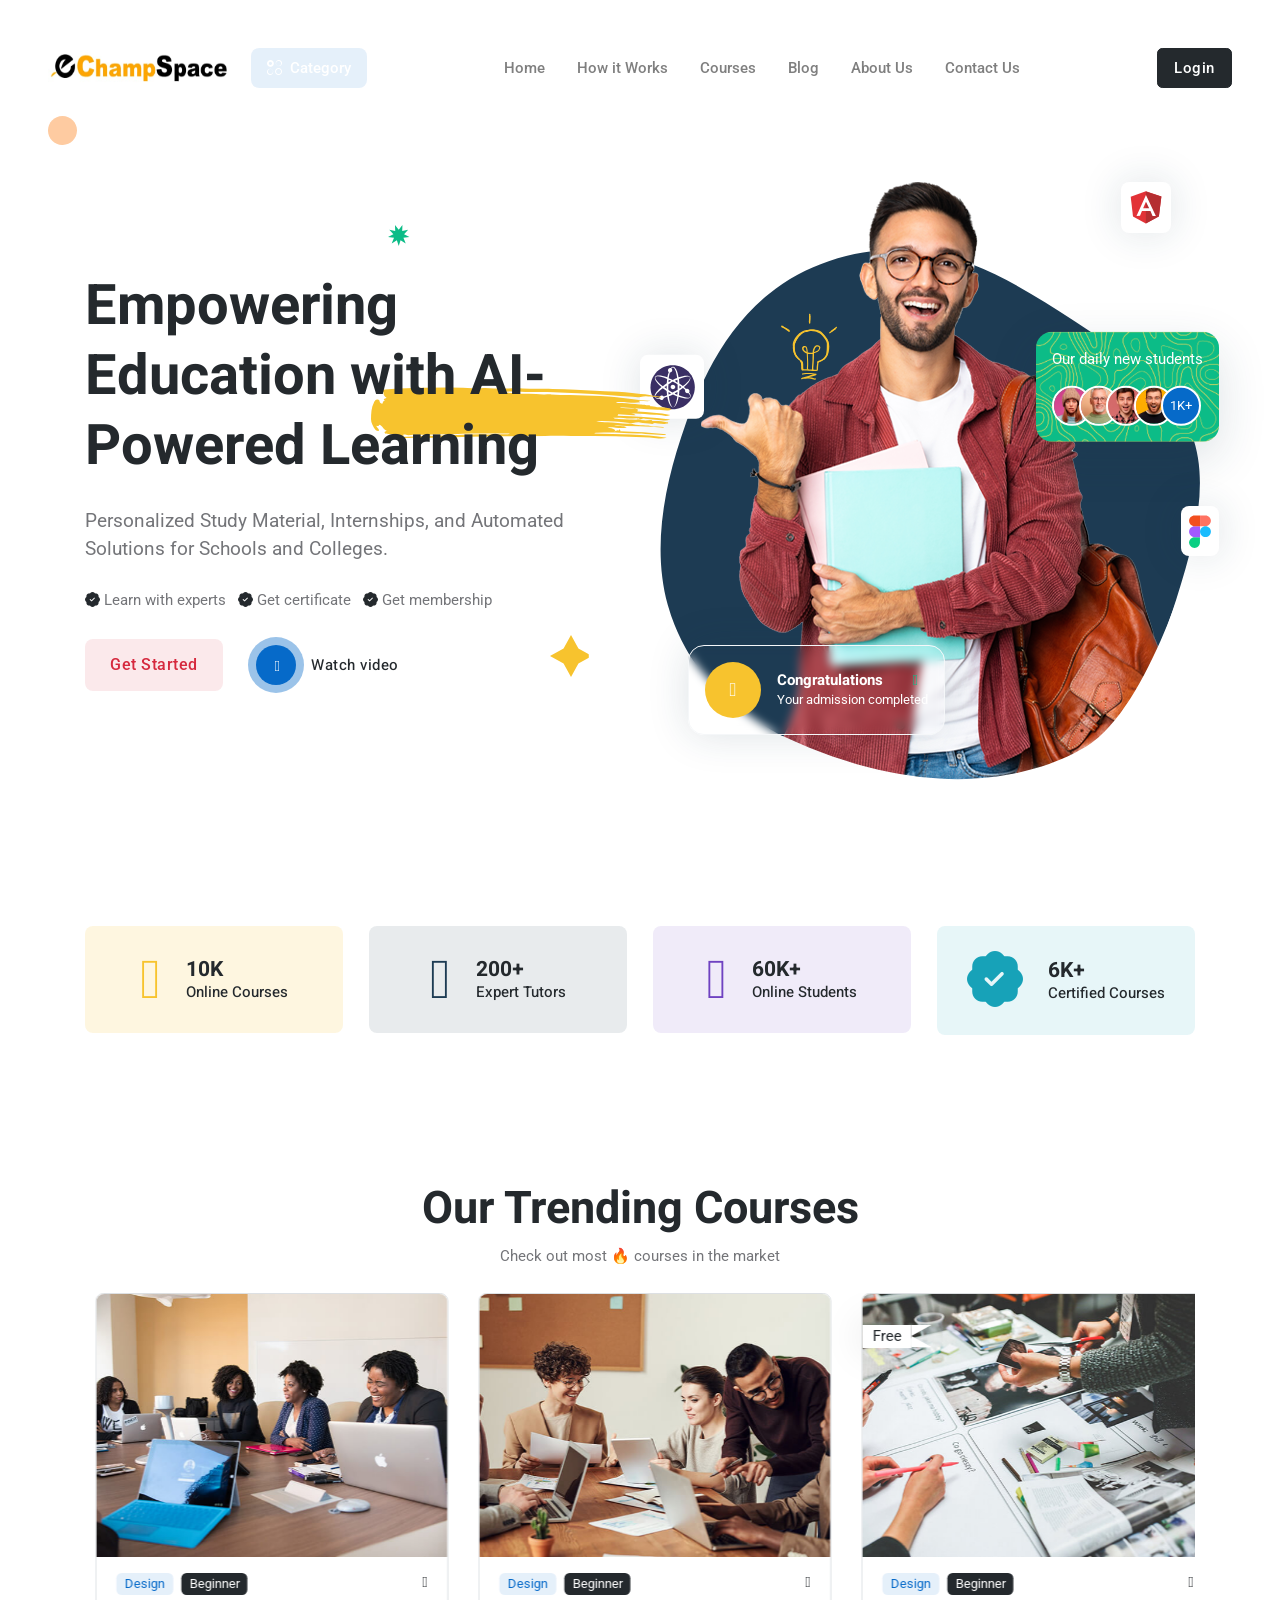
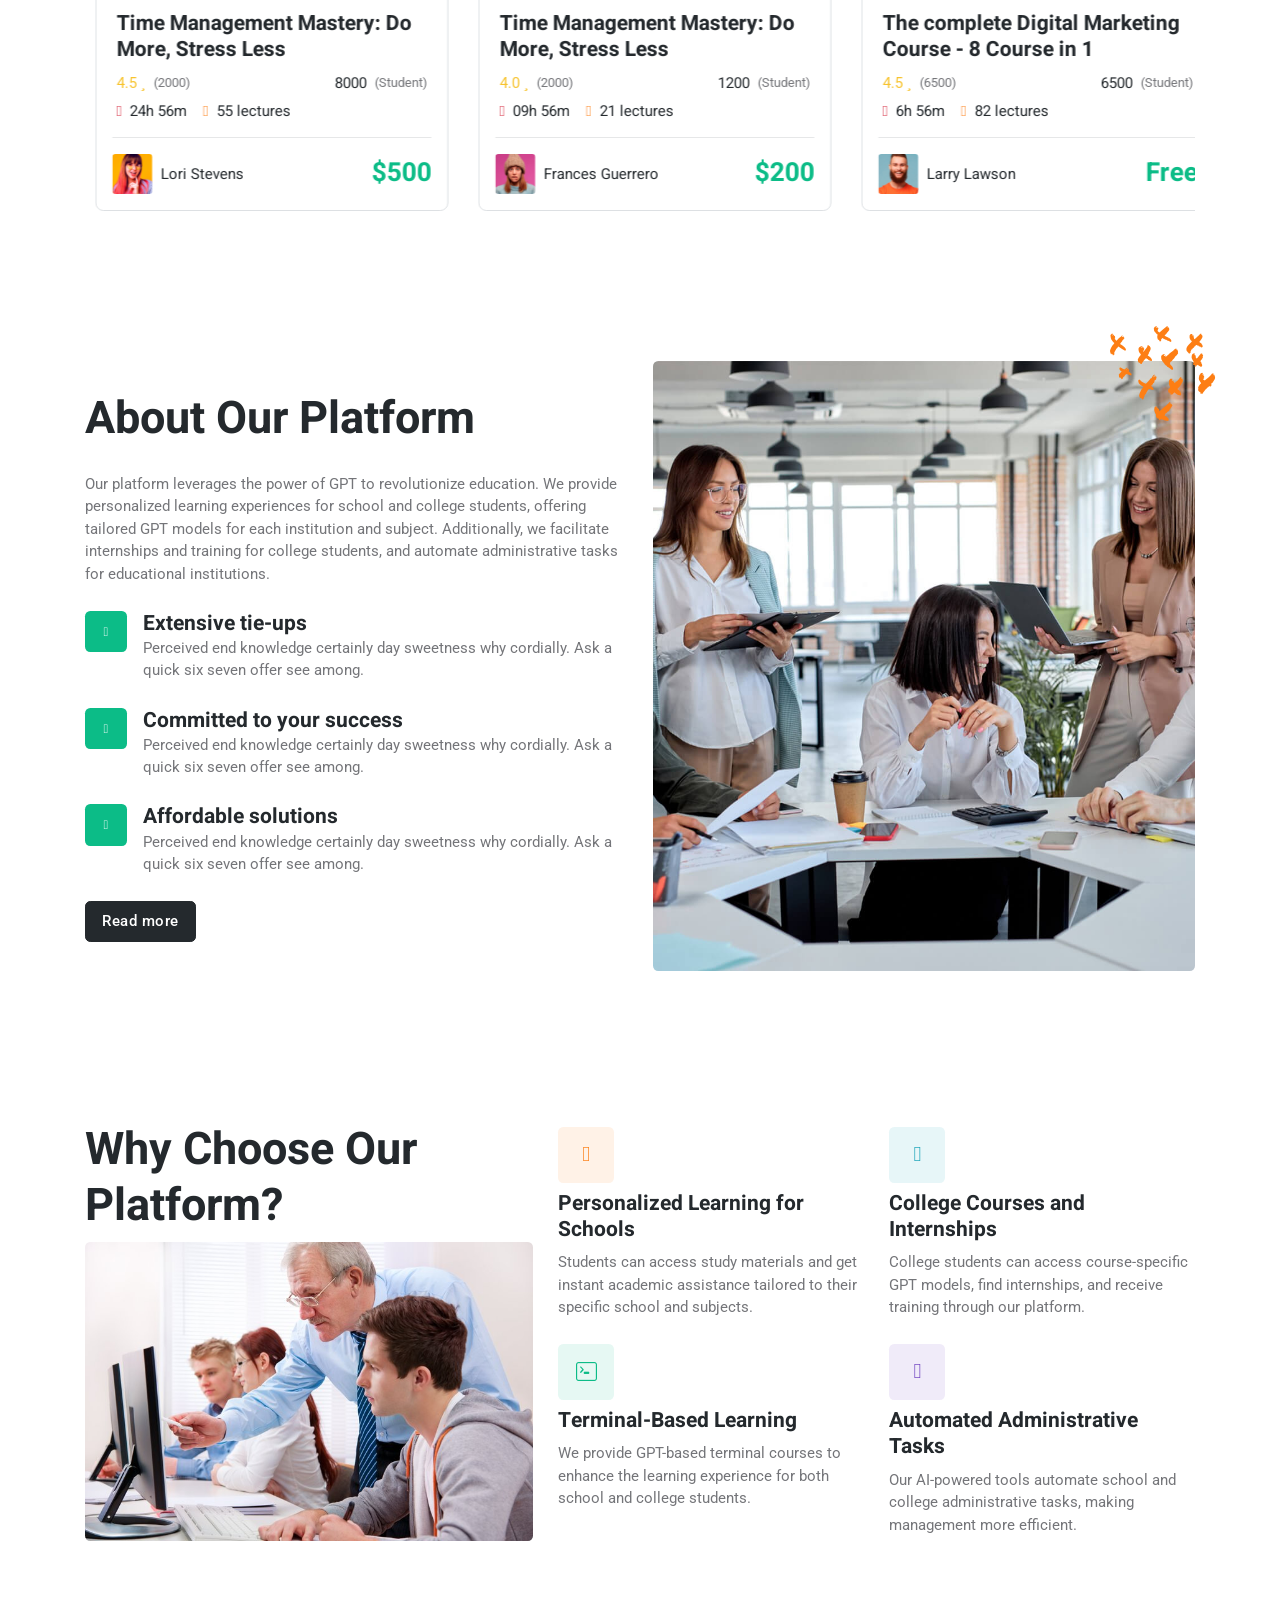
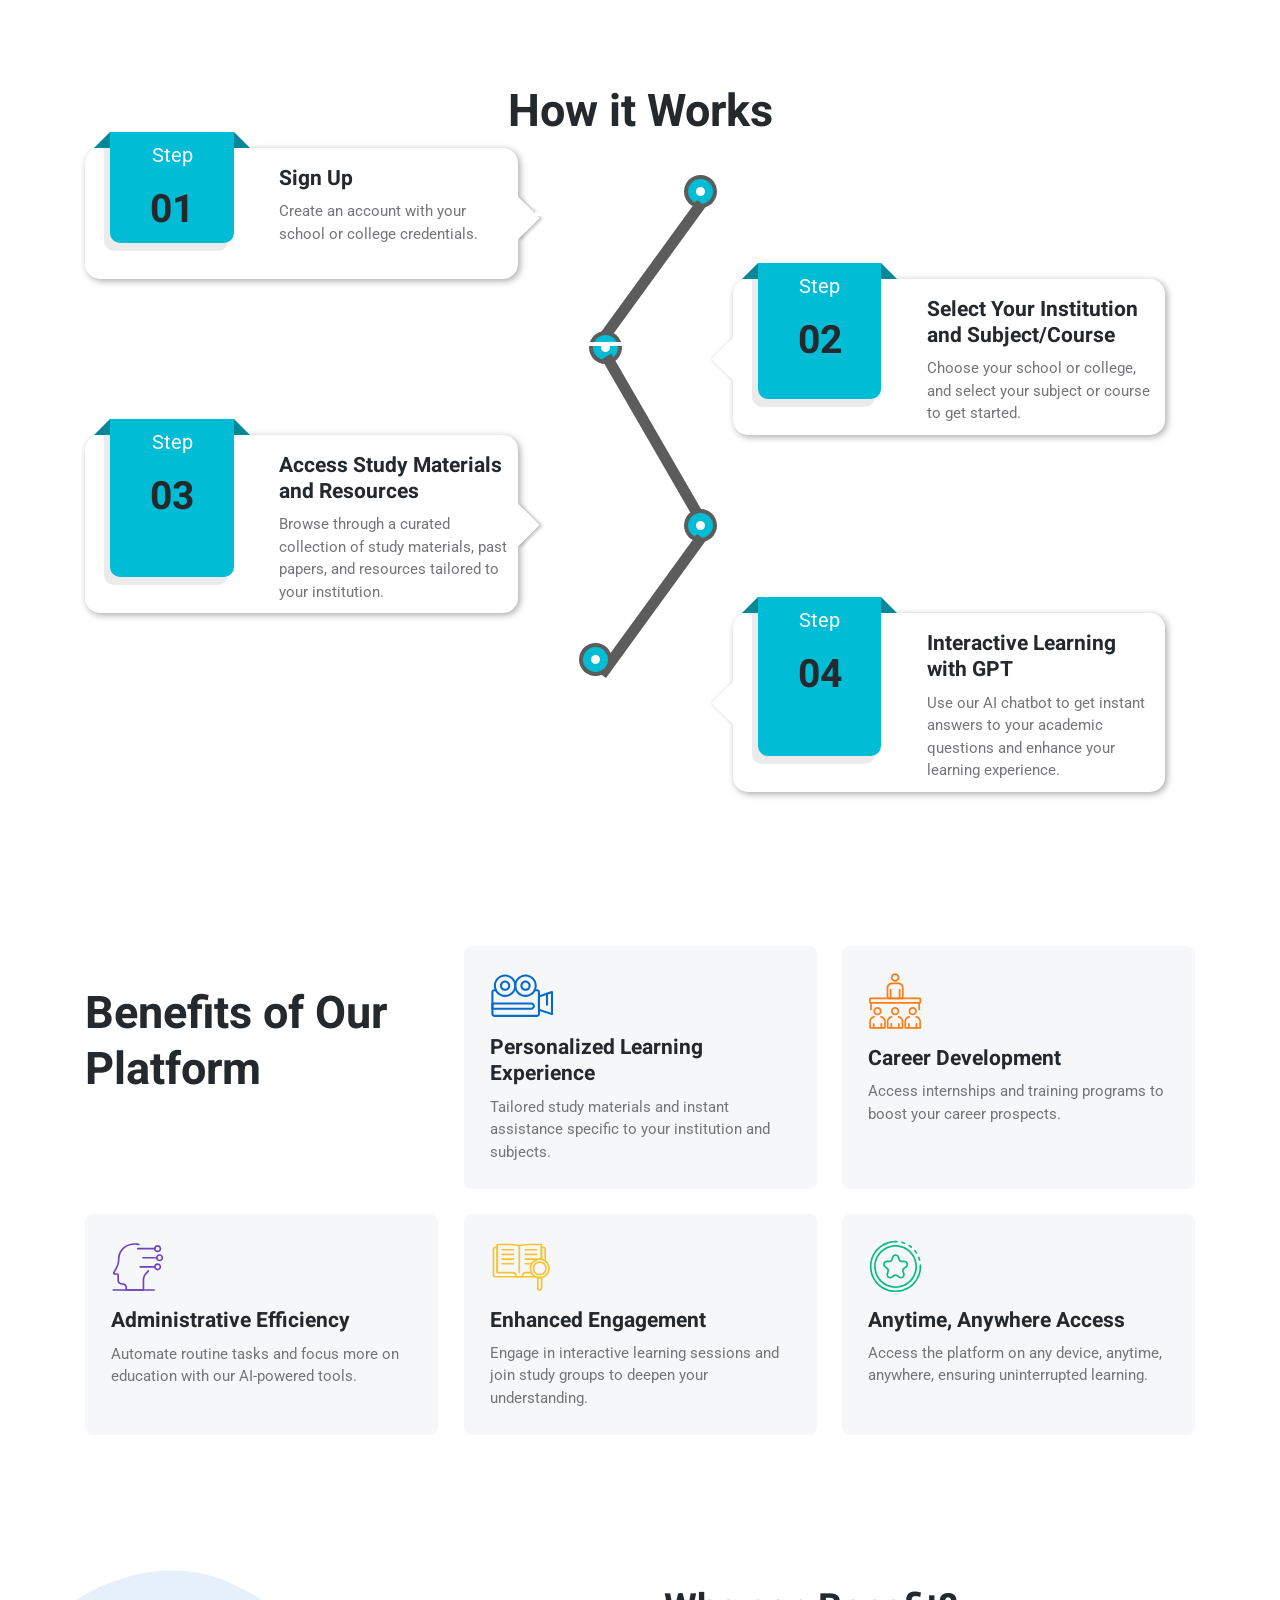
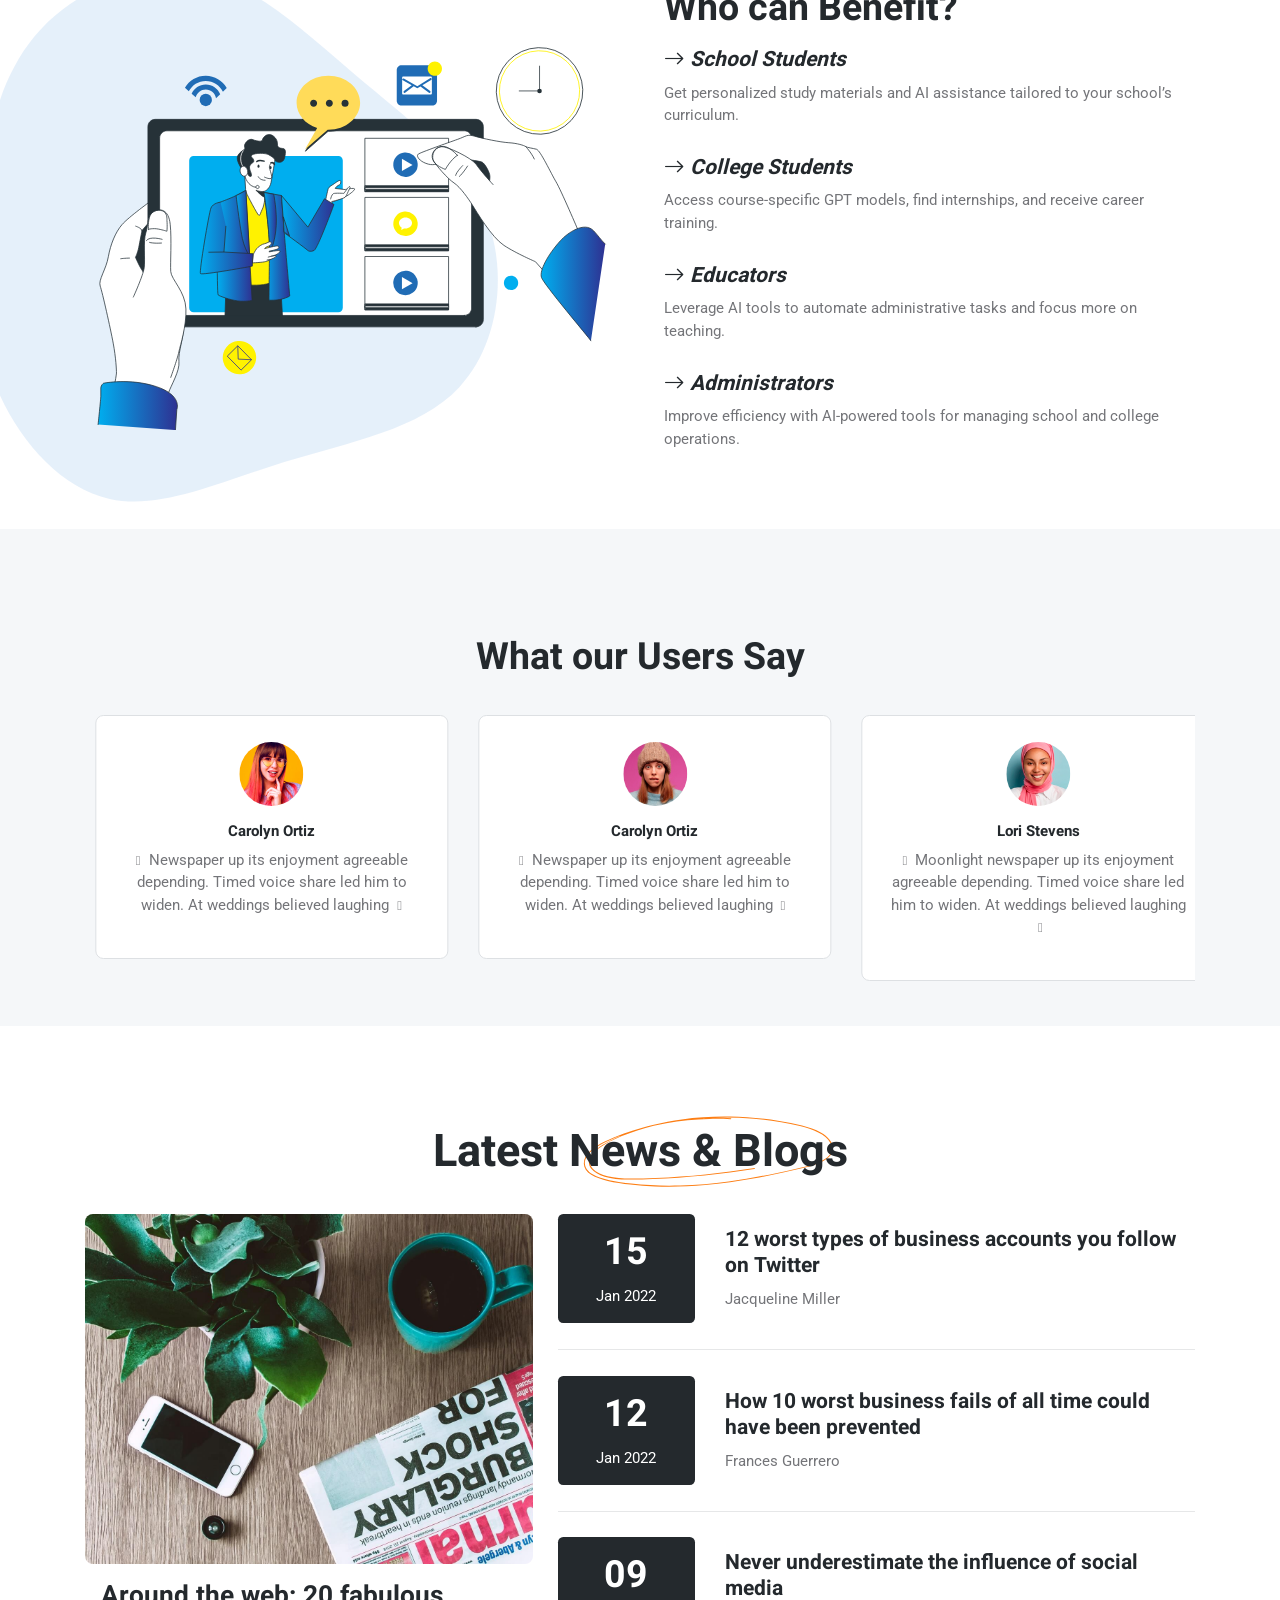
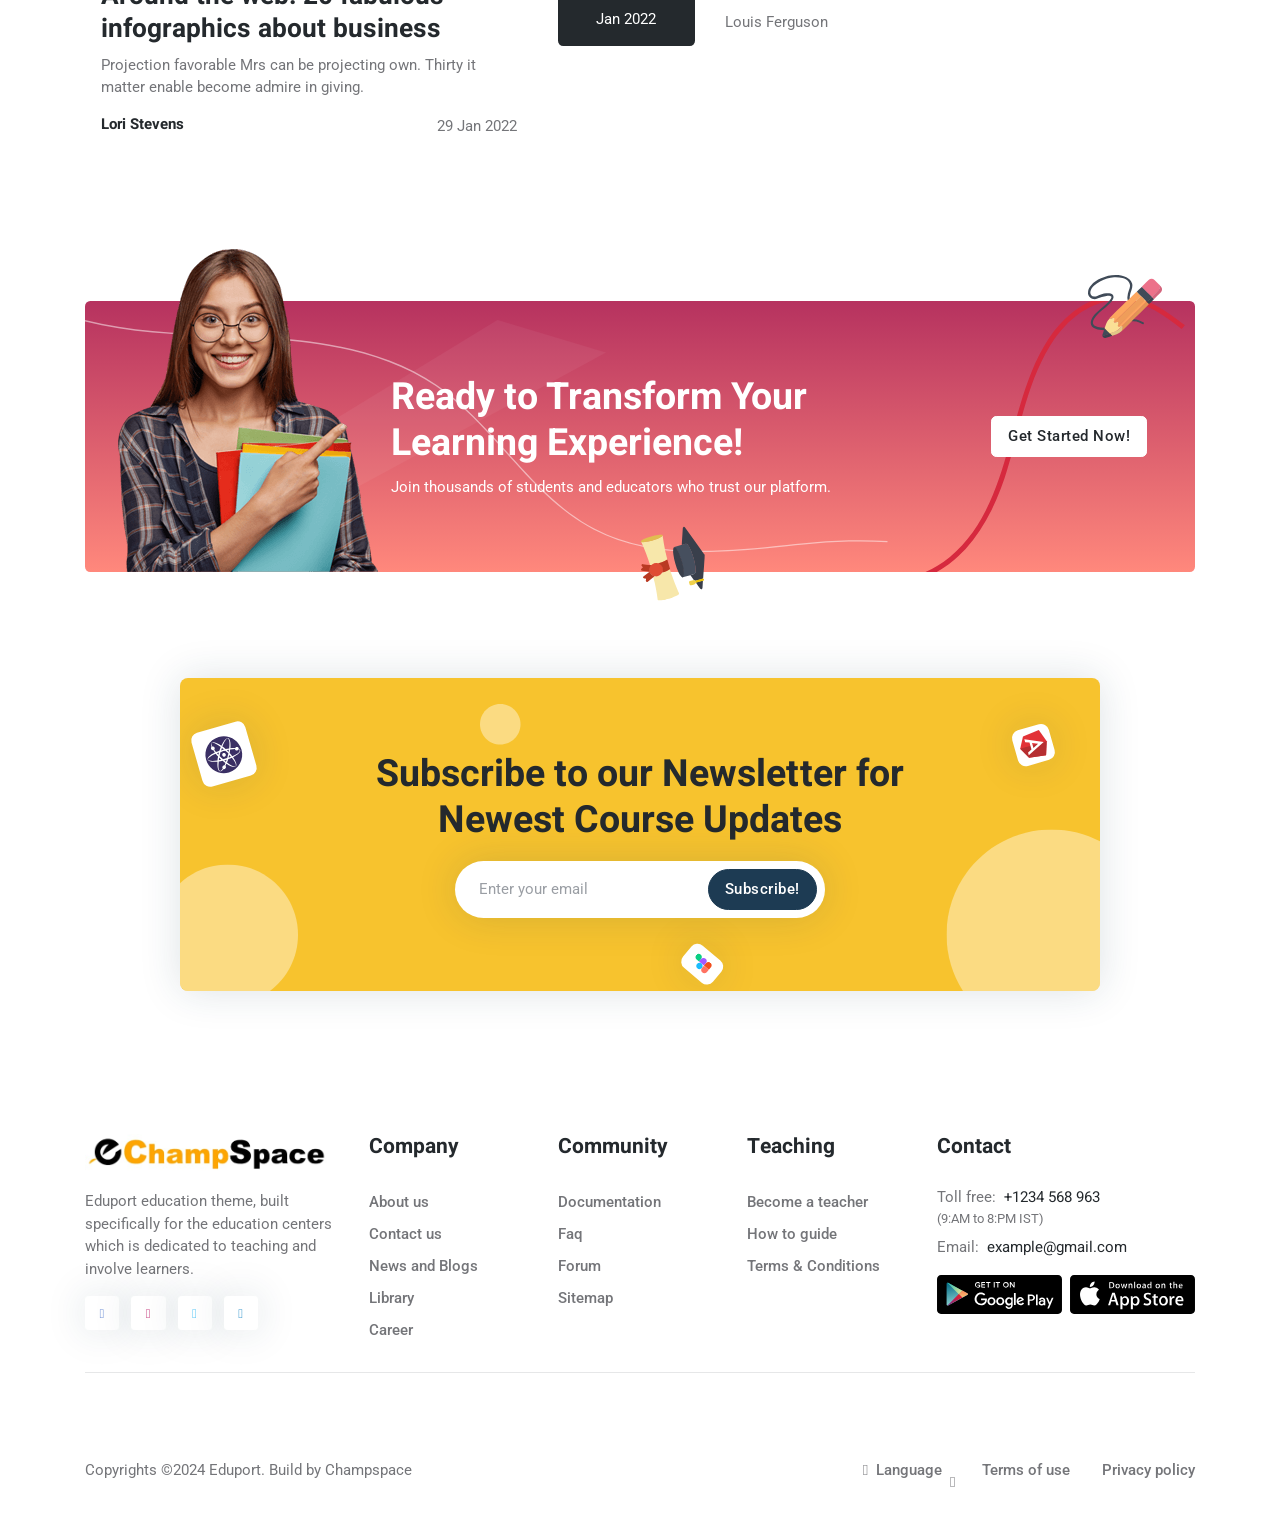
==== commit be580618: "Update Login urls" ====
--- a/index.html
+++ b/index.html
@@ -219,7 +219,7 @@
                 <!-- Profile START -->
                 <div class="dropdown ms-1 ms-lg-0">
                     <a class="btn btn-dark mb-0"
-                        href="#" id="categoryMenu" data-bs-toggle="dropdown" aria-haspopup="true"
+                        href="https://web.classplusapp.com/login?orgCode=ohhuid" id="categoryMenu" data-bs-toggle="dropdown" aria-haspopup="true"
                         aria-expanded="false"><span>Login</span></a>
                     
                 </div>
@@ -393,7 +393,7 @@
 
                         <div class="d-sm-flex align-items-center justify-content-center justify-content-lg-start">
                             <!-- Button -->
-                            <a href="#" class="btn btn-lg btn-danger-soft me-2 mb-4 mb-sm-0">Get Started</a>
+                            <a href="https://web.classplusapp.com/login?orgCode=ohhuid" class="btn btn-lg btn-danger-soft me-2 mb-4 mb-sm-0">Get Started</a>
                             <!-- Video button -->
                             <div class="d-flex align-items-center justify-content-center py-2 ms-0 ms-sm-4">
                                 <a data-glightbox data-gallery="office-tour" href="https://www.youtube.com/embed/tXHviS-4ygo" class="btn btn-round btn-primary-shadow mb-0 overflow-visible me-7"> 
@@ -2743,4 +2743,4 @@
 
 </body>
 
-</html>+</html>
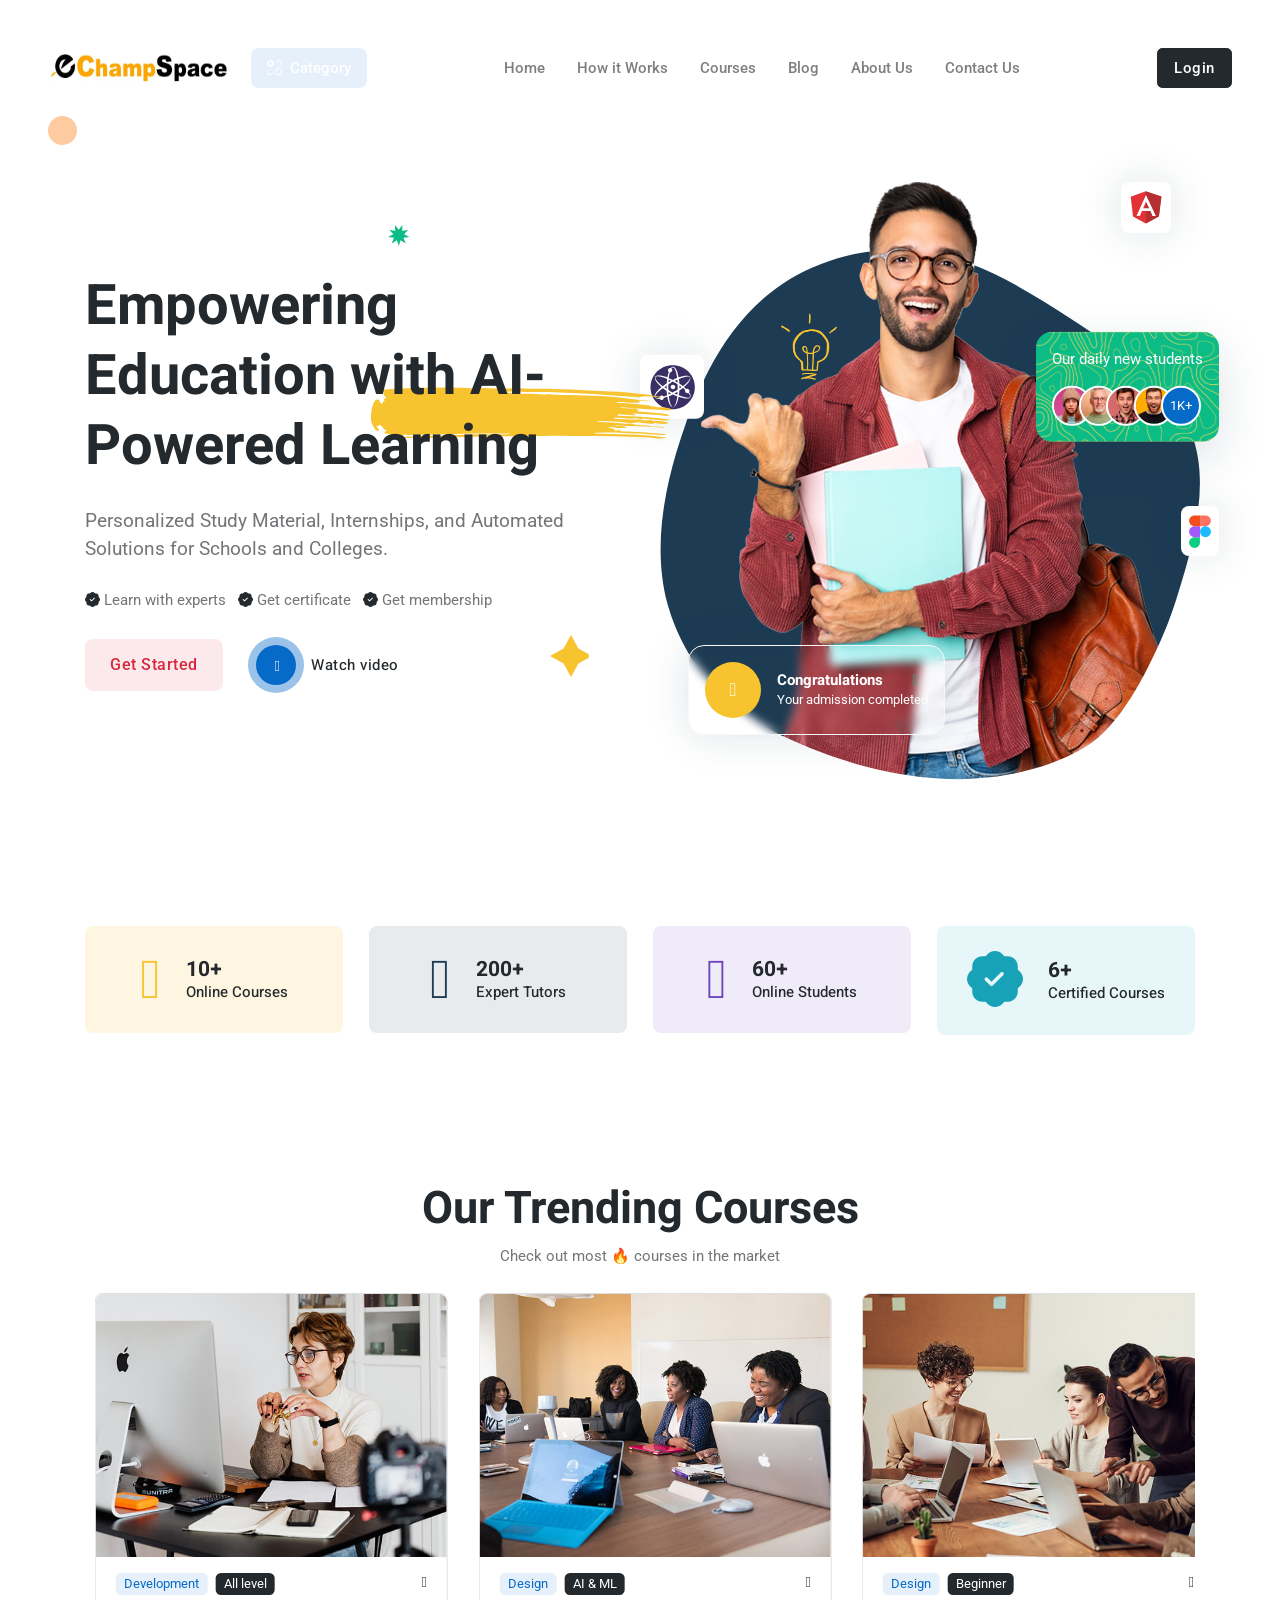
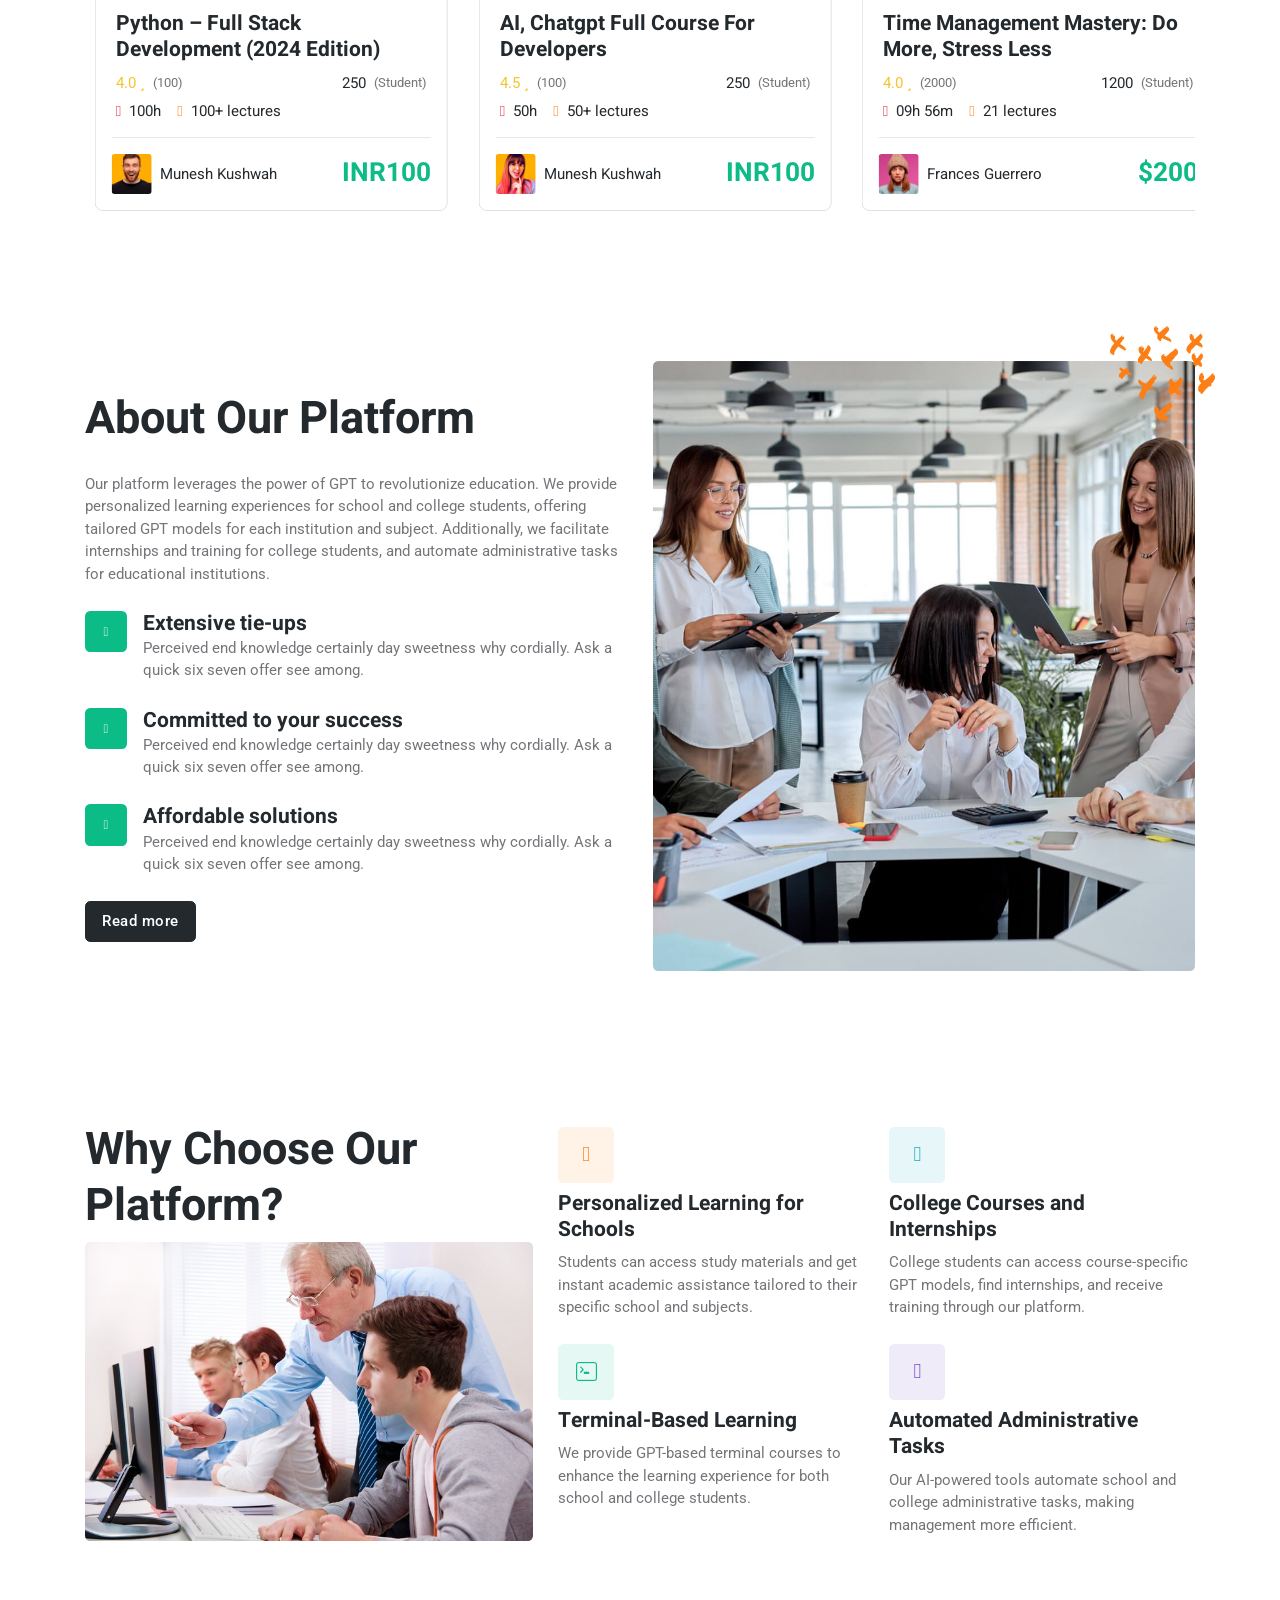
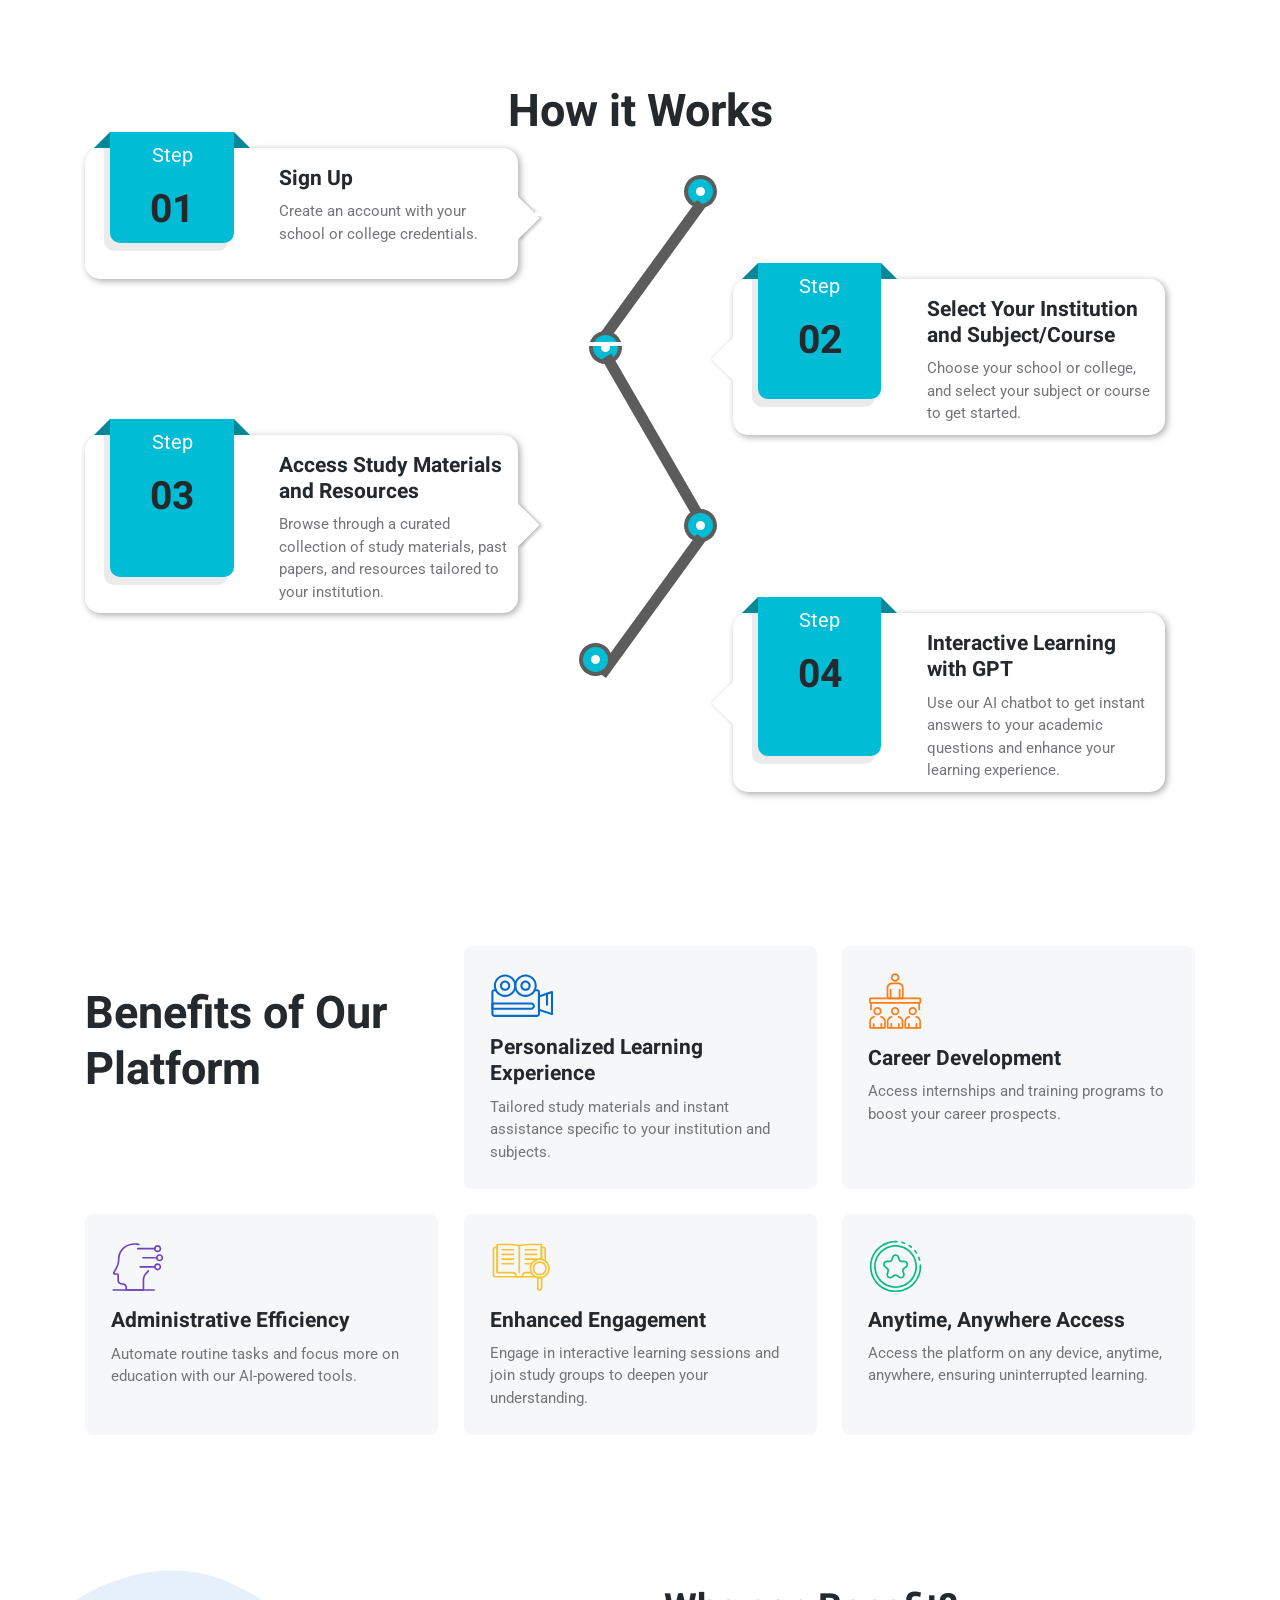
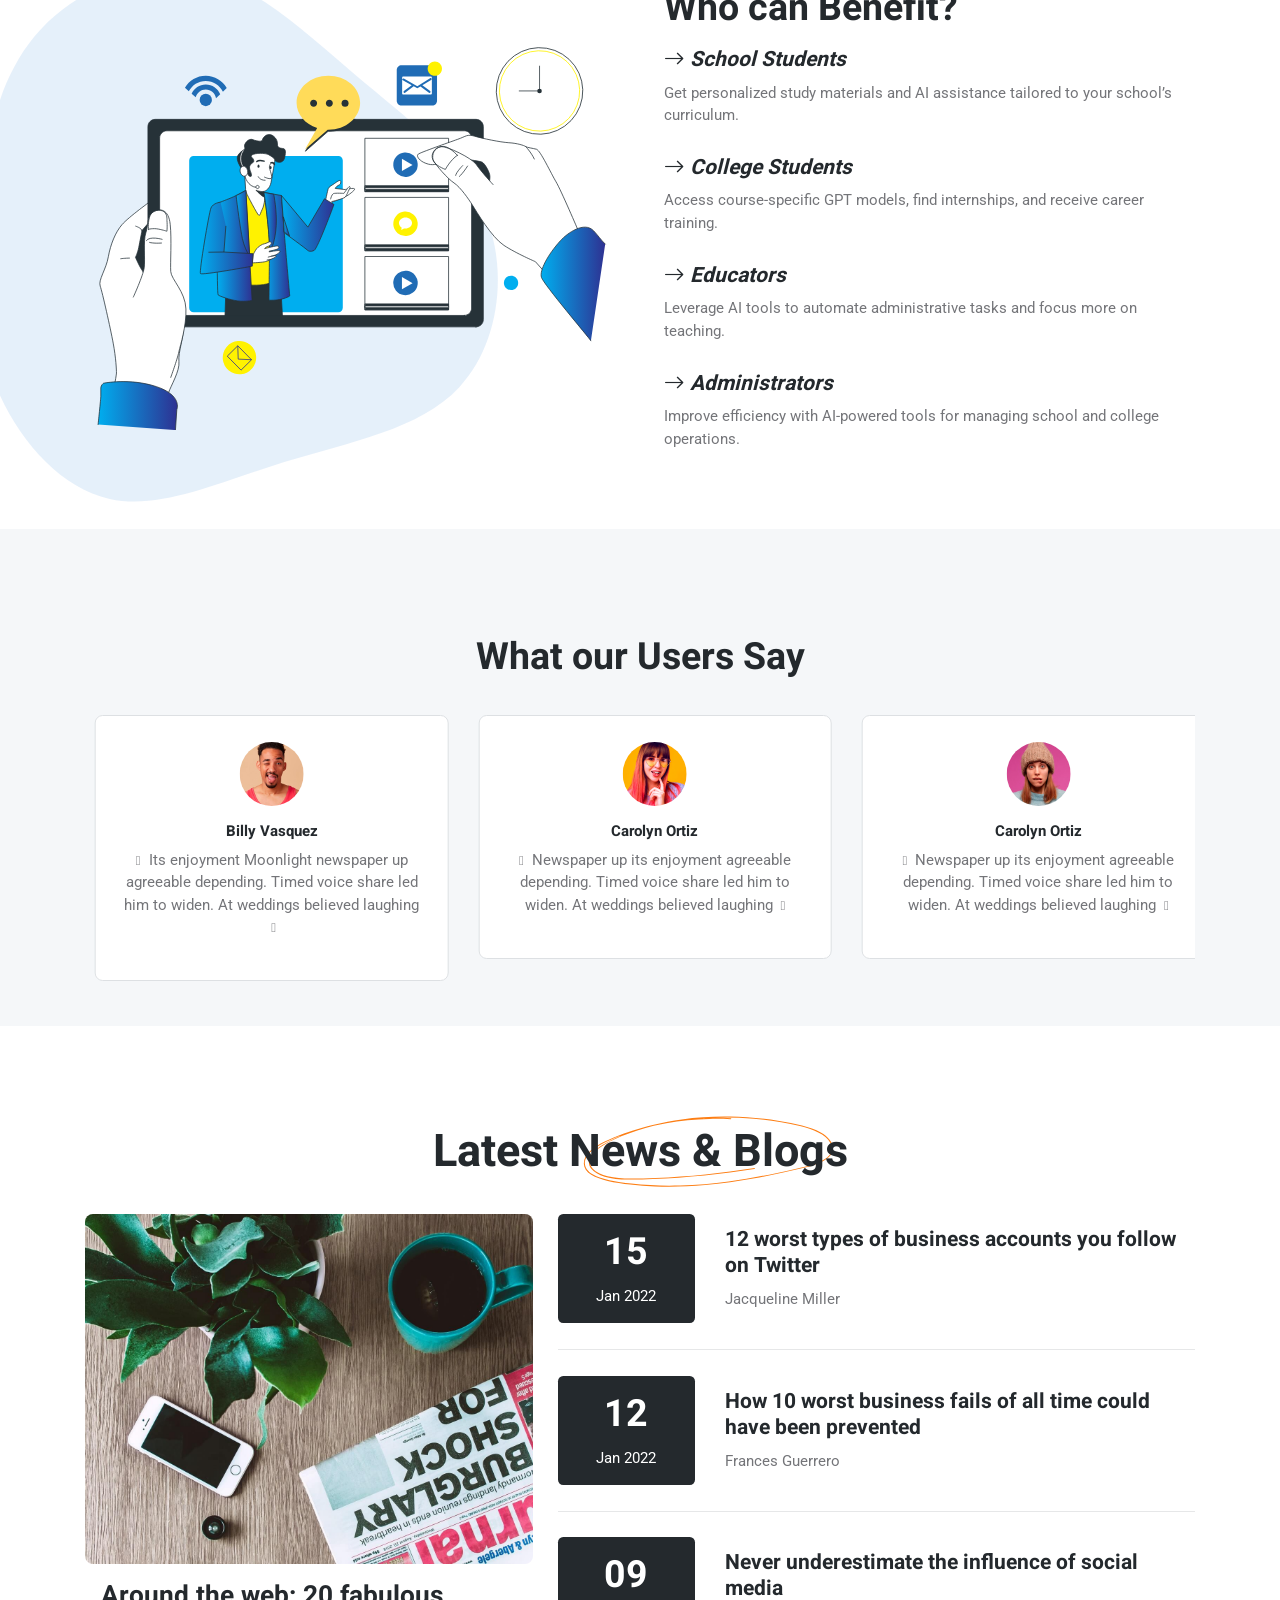
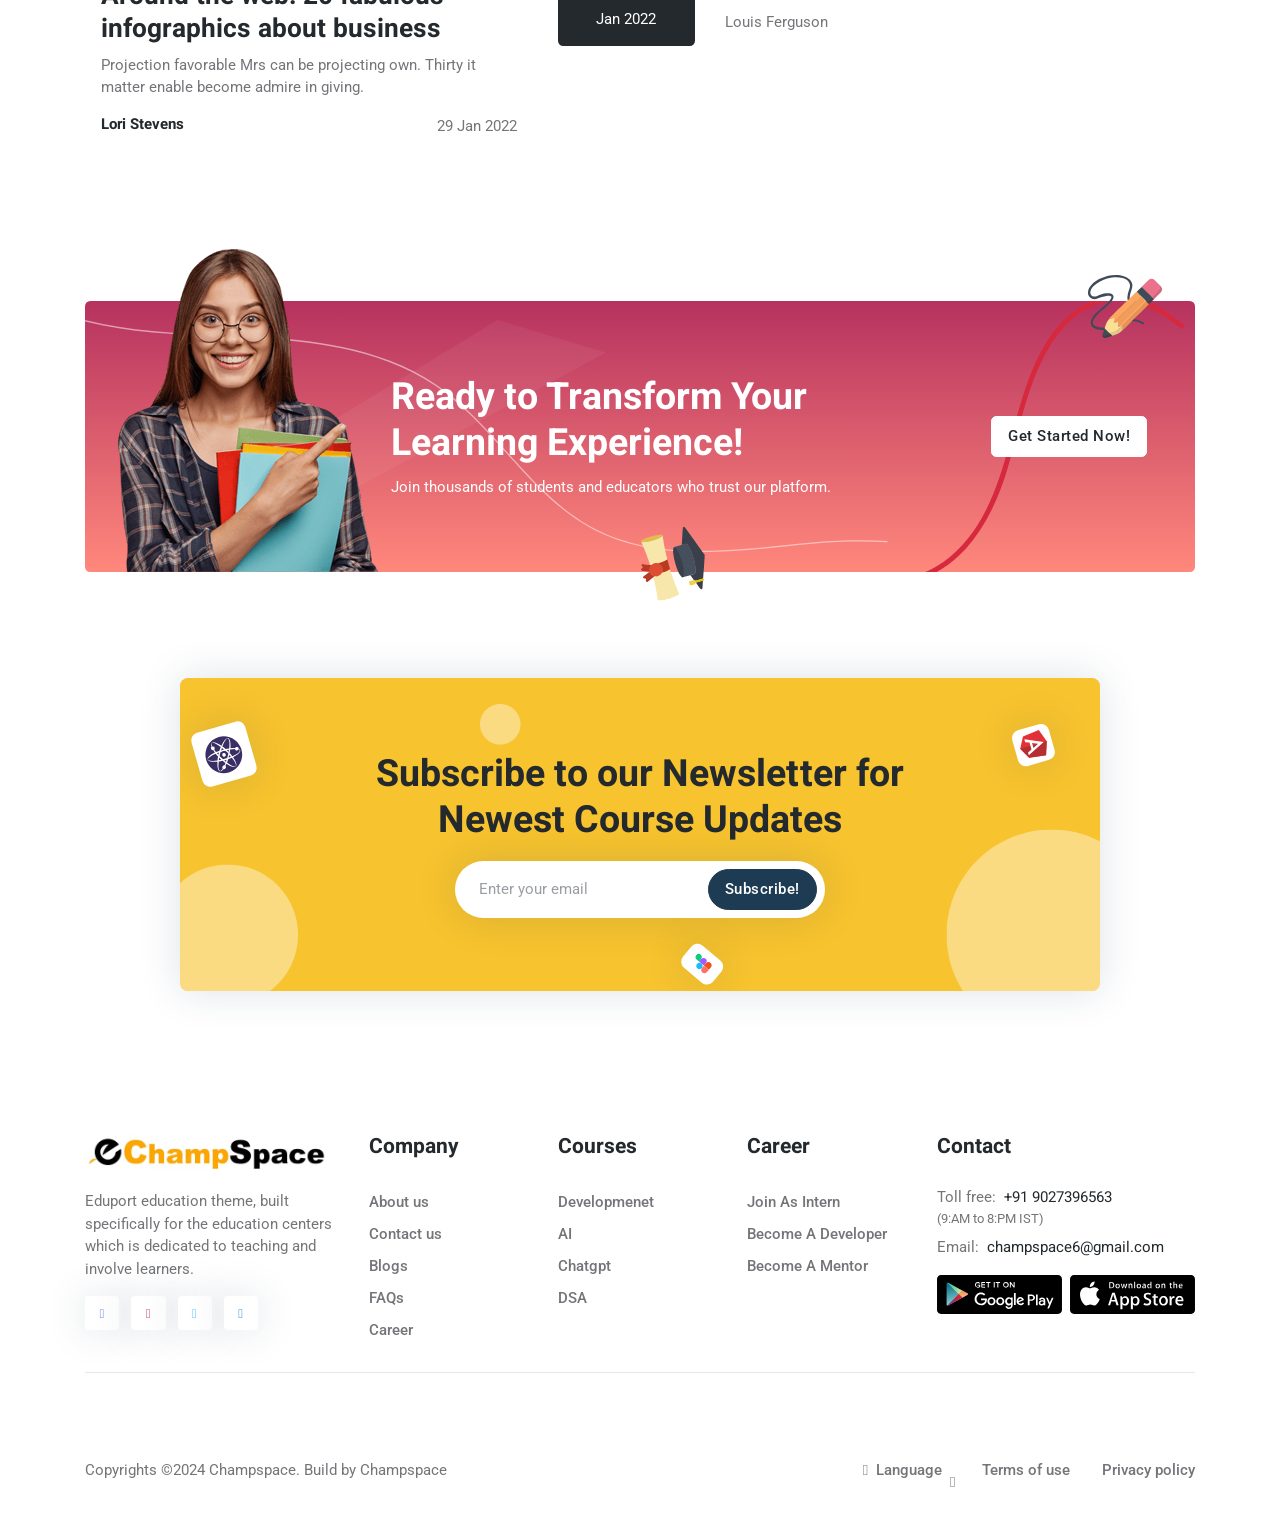
==== commit 85d5404a: "Update index.html" ====
--- a/index.html
+++ b/index.html
@@ -188,7 +188,7 @@
 
                         <!-- Nav item 3 courses -->
                         <li class="nav-item dropdown">
-                            <a class="nav-link" href="#" id="accounntMenu" data-bs-toggle="dropdown"
+                            <a class="nav-link" href="https://classplusapp.com/w/champspace/courses" id="accounntMenu" data-bs-toggle="dropdown"
                                 aria-haspopup="true" aria-expanded="false">Courses</a>
                         </li>
 
@@ -396,7 +396,7 @@
                             <a href="https://web.classplusapp.com/login?orgCode=ohhuid" class="btn btn-lg btn-danger-soft me-2 mb-4 mb-sm-0">Get Started</a>
                             <!-- Video button -->
                             <div class="d-flex align-items-center justify-content-center py-2 ms-0 ms-sm-4">
-                                <a data-glightbox data-gallery="office-tour" href="https://www.youtube.com/embed/tXHviS-4ygo" class="btn btn-round btn-primary-shadow mb-0 overflow-visible me-7"> 
+                                <a data-glightbox data-gallery="office-tour" href="https://www.youtube.com/watch?v=5uoIUb1vPsU&t=3s&ab_channel=AI4Youth" class="btn btn-round btn-primary-shadow mb-0 overflow-visible me-7"> 
 							<i class="fas fa-play"></i>
 							<h6 class="mb-0 ms-3 fw-normal position-absolute start-100 top-50 translate-middle-y">Watch video</h6>
 						</a>
@@ -511,8 +511,8 @@
                             <span class="display-6 lh-1 text-warning mb-0"><i class="fa fa-tv"></i></span>
                             <div class="ms-4 h6 fw-normal mb-0">
                                 <div class="d-flex">
-                                    <h5 class="purecounter mb-0 fw-bold" data-purecounter-start="0" data-purecounter-end="10" data-purecounter-delay="200" data-purecounter-duration="0">10</h5>
-                                    <span class="mb-0 h5">K</span>
+                                    <h5 class="purecounter mb-0 fw-bold" data-purecounter-start="0" data-purecounter-end="10" data-purecounter-delay="200" data-purecounter-duration="0">100</h5>
+                                    <span class="mb-0 h5">+</span>
                                 </div>
                                 <p class="mb-0">Online Courses</p>
                             </div>
@@ -524,7 +524,7 @@
                             <span class="display-6 lh-1 text-blue mb-0"><i class="fa fa-user-tie"></i></span>
                             <div class="ms-4 h6 fw-normal mb-0">
                                 <div class="d-flex">
-                                    <h5 class="purecounter mb-0 fw-bold" data-purecounter-start="0" data-purecounter-end="200" data-purecounter-delay="200" data-purecounter-duration="0">200</h5>
+                                    <h5 class="purecounter mb-0 fw-bold" data-purecounter-start="0" data-purecounter-end="200" data-purecounter-delay="200" data-purecounter-duration="0">50</h5>
                                     <span class="mb-0 h5">+</span>
                                 </div>
                                 <p class="mb-0">Expert Tutors</p>
@@ -537,8 +537,8 @@
                             <span class="display-6 lh-1 text-purple mb-0"><i class="fa fa-user-graduate"></i></span>
                             <div class="ms-4 h6 fw-normal mb-0">
                                 <div class="d-flex">
-                                    <h5 class="purecounter mb-0 fw-bold" data-purecounter-start="0" data-purecounter-end="60" data-purecounter-delay="200" data-purecounter-duration="0">60</h5>
-                                    <span class="mb-0 h5">K+</span>
+                                    <h5 class="purecounter mb-0 fw-bold" data-purecounter-start="0" data-purecounter-end="60" data-purecounter-delay="200" data-purecounter-duration="0">500</h5>
+                                    <span class="mb-0 h5">+</span>
                                 </div>
                                 <p class="mb-0">Online Students</p>
                             </div>
@@ -550,8 +550,8 @@
                             <span class="display-6 lh-1 text-info mb-0"><i class="bi bi-patch-check-fill"></i></span>
                             <div class="ms-4 h6 fw-normal mb-0">
                                 <div class="d-flex">
-                                    <h5 class="purecounter mb-0 fw-bold" data-purecounter-start="0" data-purecounter-end="6" data-purecounter-delay="300" data-purecounter-duration="0">6</h5>
-                                    <span class="mb-0 h5">K+</span>
+                                    <h5 class="purecounter mb-0 fw-bold" data-purecounter-start="0" data-purecounter-end="6" data-purecounter-delay="300" data-purecounter-duration="0">10</h5>
+                                    <span class="mb-0 h5">+</span>
                                 </div>
                                 <p class="mb-0">Certified Courses</p>
                             </div>
@@ -591,22 +591,22 @@
                                                     <a href="#" class="h6 fw-light mb-0"><i class="far fa-bookmark"></i></a>
                                                 </div>
                                                 <!-- Title -->
-                                                <h5 class="card-title"><a href="#">Angular – The Complete Guide (2021 Edition)</a></h5>
+                                                <h5 class="card-title"><a href="#">Python – Full Stack Development (2024 Edition)</a></h5>
                                                 <!-- Rating -->
                                                 <div class="d-flex justify-content-between mb-2">
                                                     <div class="hstack gap-2">
                                                         <p class="text-warning m-0">4.0<i class="fas fa-star text-warning ms-1"></i></p>
-                                                        <span class="small">(3500)</span>
-                                                    </div>
-                                                    <div class="hstack gap-2">
-                                                        <p class="h6 fw-light mb-0 m-0">4500</p>
+                                                        <span class="small">(100)</span>
+                                                    </div>
+                                                    <div class="hstack gap-2">
+                                                        <p class="h6 fw-light mb-0 m-0">250</p>
                                                         <span class="small">(Student)</span>
                                                     </div>
                                                 </div>
                                                 <!-- Time -->
                                                 <div class="hstack gap-3">
-                                                    <span class="h6 fw-light mb-0"><i class="far fa-clock text-danger me-2"></i>12h 45m</span>
-                                                    <span class="h6 fw-light mb-0"><i class="fas fa-table text-orange me-2"></i>65 lectures</span>
+                                                    <span class="h6 fw-light mb-0"><i class="far fa-clock text-danger me-2"></i>100h </span>
+                                                    <span class="h6 fw-light mb-0"><i class="fas fa-table text-orange me-2"></i>100+ lectures</span>
                                                 </div>
                                             </div>
                                             <!-- Card footer -->
@@ -619,12 +619,12 @@
                                                         <div class="avatar avatar-sm">
                                                             <img class="avatar-img rounded-1" src="assets/images/avatar/04.jpg" alt="avatar">
                                                         </div>
-                                                        <p class="mb-0 ms-2"><a href="#" class="h6 fw-light mb-0">Billy Vasquez</a></p>
+                                                        <p class="mb-0 ms-2"><a href="#" class="h6 fw-light mb-0">Munesh Kushwah</a></p>
                                                     </div>
                                                     <!-- Price -->
                                                     <div>
-                                                        <h4 class="text-success mb-0 item-show">$255</h4>
-                                                        <a href="#" class="btn btn-sm btn-success-soft item-show-hover"><i class="fas fa-shopping-cart me-2"></i>Add to cart</a>
+                                                        <h4 class="text-success mb-0 item-show">INR100</h4>
+                                                        <a href="#" class="btn btn-sm btn-success-soft item-show-hover"><i class="fas fa-shopping-cart me-2"></i>Enroll</a>
                                                     </div>
                                                 </div>
                                             </div>
@@ -639,27 +639,27 @@
                                                 <div class="d-flex justify-content-between mb-3">
                                                     <span class="hstack gap-2">
                                                         <a href="#" class="badge bg-primary bg-opacity-10 text-primary">Design</a>
-                                                        <a href="#" class="badge text-bg-dark">Beginner</a>
+                                                        <a href="#" class="badge text-bg-dark">AI & ML</a>
                                                     </span>
                                                     <a href="#" class="h6 fw-light mb-0"><i class="far fa-bookmark"></i></a>
                                                 </div>
                                                 <!-- Title -->
-                                                <h5 class="card-title"><a href="#">Time Management Mastery: Do More,	Stress Less</a></h5>
+                                                <h5 class="card-title"><a href="#">AI, Chatgpt Full Course For Developers</a></h5>
                                                 <!-- Rating -->
                                                 <div class="d-flex justify-content-between mb-2">
                                                     <div class="hstack gap-2">
                                                         <p class="text-warning m-0">4.5<i class="fas fa-star text-warning ms-1"></i></p>
-                                                        <span class="small">(2000)</span>
-                                                    </div>
-                                                    <div class="hstack gap-2">
-                                                        <p class="h6 fw-light mb-0 m-0">8000</p>
+                                                        <span class="small">(100)</span>
+                                                    </div>
+                                                    <div class="hstack gap-2">
+                                                        <p class="h6 fw-light mb-0 m-0">250</p>
                                                         <span class="small">(Student)</span>
                                                     </div>
                                                 </div>
                                                 <!-- Time -->
                                                 <div class="hstack gap-3">
-                                                    <span class="h6 fw-light mb-0"><i class="far fa-clock text-danger me-2"></i>24h 56m</span>
-                                                    <span class="h6 fw-light mb-0"><i class="fas fa-table text-orange me-2"></i>55 lectures</span>
+                                                    <span class="h6 fw-light mb-0"><i class="far fa-clock text-danger me-2"></i>50h</span>
+                                                    <span class="h6 fw-light mb-0"><i class="fas fa-table text-orange me-2"></i>50+ lectures</span>
                                                 </div>
                                             </div>
                                             <!-- Card footer -->
@@ -672,12 +672,12 @@
                                                         <div class="avatar avatar-sm">
                                                             <img class="avatar-img rounded-1" src="assets/images/avatar/09.jpg" alt="avatar">
                                                         </div>
-                                                        <p class="mb-0 ms-2"><a href="#" class="h6 fw-light mb-0">Lori Stevens</a></p>
+                                                        <p class="mb-0 ms-2"><a href="#" class="h6 fw-light mb-0">Munesh Kushwah</a></p>
                                                     </div>
                                                     <!-- Price -->
                                                     <div>
-                                                        <h4 class="text-success mb-0 item-show">$500</h4>
-                                                        <a href="#" class="btn btn-sm btn-success-soft item-show-hover"><i class="fas fa-shopping-cart me-2"></i>Add to cart</a>
+                                                        <h4 class="text-success mb-0 item-show">INR100</h4>
+                                                        <a href="#" class="btn btn-sm btn-success-soft item-show-hover"><i class="fas fa-shopping-cart me-2"></i>Enroll</a>
                                                     </div>
                                                 </div>
                                             </div>
@@ -2614,30 +2614,30 @@
                                 <ul class="nav flex-column">
                                     <li class="nav-item"><a class="nav-link" href="#">About us</a></li>
                                     <li class="nav-item"><a class="nav-link" href="#">Contact us</a></li>
-                                    <li class="nav-item"><a class="nav-link" href="#">News and Blogs</a></li>
-                                    <li class="nav-item"><a class="nav-link" href="#">Library</a></li>
+                                    <li class="nav-item"><a class="nav-link" href="#">Blogs</a></li>
+                                    <li class="nav-item"><a class="nav-link" href="#">FAQs</a></li>
                                     <li class="nav-item"><a class="nav-link" href="#">Career</a></li>
                                 </ul>
                             </div>
 
                             <!-- Link block -->
                             <div class="col-6 col-md-4">
-                                <h5 class="mb-2 mb-md-4">Community</h5>
+                                <h5 class="mb-2 mb-md-4">Courses</h5>
                                 <ul class="nav flex-column">
-                                    <li class="nav-item"><a class="nav-link" href="#">Documentation</a></li>
-                                    <li class="nav-item"><a class="nav-link" href="#">Faq</a></li>
-                                    <li class="nav-item"><a class="nav-link" href="#">Forum</a></li>
-                                    <li class="nav-item"><a class="nav-link" href="#">Sitemap</a></li>
+                                    <li class="nav-item"><a class="nav-link" href="#">Developmenet</a></li>
+                                    <li class="nav-item"><a class="nav-link" href="#">AI</a></li>
+                                    <li class="nav-item"><a class="nav-link" href="#">Chatgpt</a></li>
+                                    <li class="nav-item"><a class="nav-link" href="#">DSA</a></li>
                                 </ul>
                             </div>
 
                             <!-- Link block -->
                             <div class="col-6 col-md-4">
-                                <h5 class="mb-2 mb-md-4">Teaching</h5>
+                                <h5 class="mb-2 mb-md-4">Career</h5>
                                 <ul class="nav flex-column">
-                                    <li class="nav-item"><a class="nav-link" href="#">Become a teacher</a></li>
-                                    <li class="nav-item"><a class="nav-link" href="#">How to guide</a></li>
-                                    <li class="nav-item"><a class="nav-link" href="#">Terms &amp; Conditions</a></li>
+                                    <li class="nav-item"><a class="nav-link" href="#">Join As Intern</a></li>
+                                    <li class="nav-item"><a class="nav-link" href="#">Become A Developer</a></li>
+                                    <li class="nav-item"><a class="nav-link" href="#">Become A Mentor</a></li>
                                 </ul>
                             </div>
                         </div>
@@ -2649,11 +2649,11 @@
                         <h5 class="mb-2 mb-md-4">Contact</h5>
                         <!-- Time -->
                         <p class="mb-2">
-                            Toll free:<span class="h6 fw-light ms-2">+1234 568 963</span>
+                            Toll free:<span class="h6 fw-light ms-2">+91 9027396563</span>
                             <span class="d-block small">(9:AM to 8:PM IST)</span>
                         </p>
 
-                        <p class="mb-0">Email:<span class="h6 fw-light ms-2">example@gmail.com</span></p>
+                        <p class="mb-0">Email:<span class="h6 fw-light ms-2">champspace6@gmail.com</span></p>
 
                         <div class="row g-2 mt-2">
                             <!-- Google play store button -->
@@ -2680,7 +2680,7 @@
                     <div class="container px-0">
                         <div class="d-lg-flex justify-content-between align-items-center py-3 text-center text-md-left">
                             <!-- copyright text -->
-                            <div class="text-body text-primary-hover"> Copyrights ©2024 Eduport. Build by <a
+                            <div class="text-body text-primary-hover"> Copyrights ©2024 Champspace. Build by <a
                                     href="https://www.webestica.com/" target="_blank" class="text-body">Champspace</a></div>
                             <!-- copyright links-->
                             <div class="justify-content-center mt-3 mt-lg-0">
@@ -2696,12 +2696,12 @@
                                                 <li><a class="dropdown-item me-4" href="#"><img class="fa-fw me-2"
                                                             src="assets/images/flags/uk.svg"
                                                             alt="">English</a></li>
-                                                <li><a class="dropdown-item me-4" href="#"><img class="fa-fw me-2"
-                                                            src="assets/images/flags/gr.svg" alt="">German
+<!--                                                 <li><a class="dropdown-item me-4" href="#"><img class="fa-fw me-2"
+                                                            src="assets/images/flags/gr.svg" alt="">Hindi
                                                     </a></li>
                                                 <li><a class="dropdown-item me-4" href="#"><img class="fa-fw me-2"
                                                             src="assets/images/flags/sp.svg"
-                                                            alt="">French</a></li>
+                                                            alt="">French</a></li> -->
                                             </ul>
                                         </div>
                                     </li>
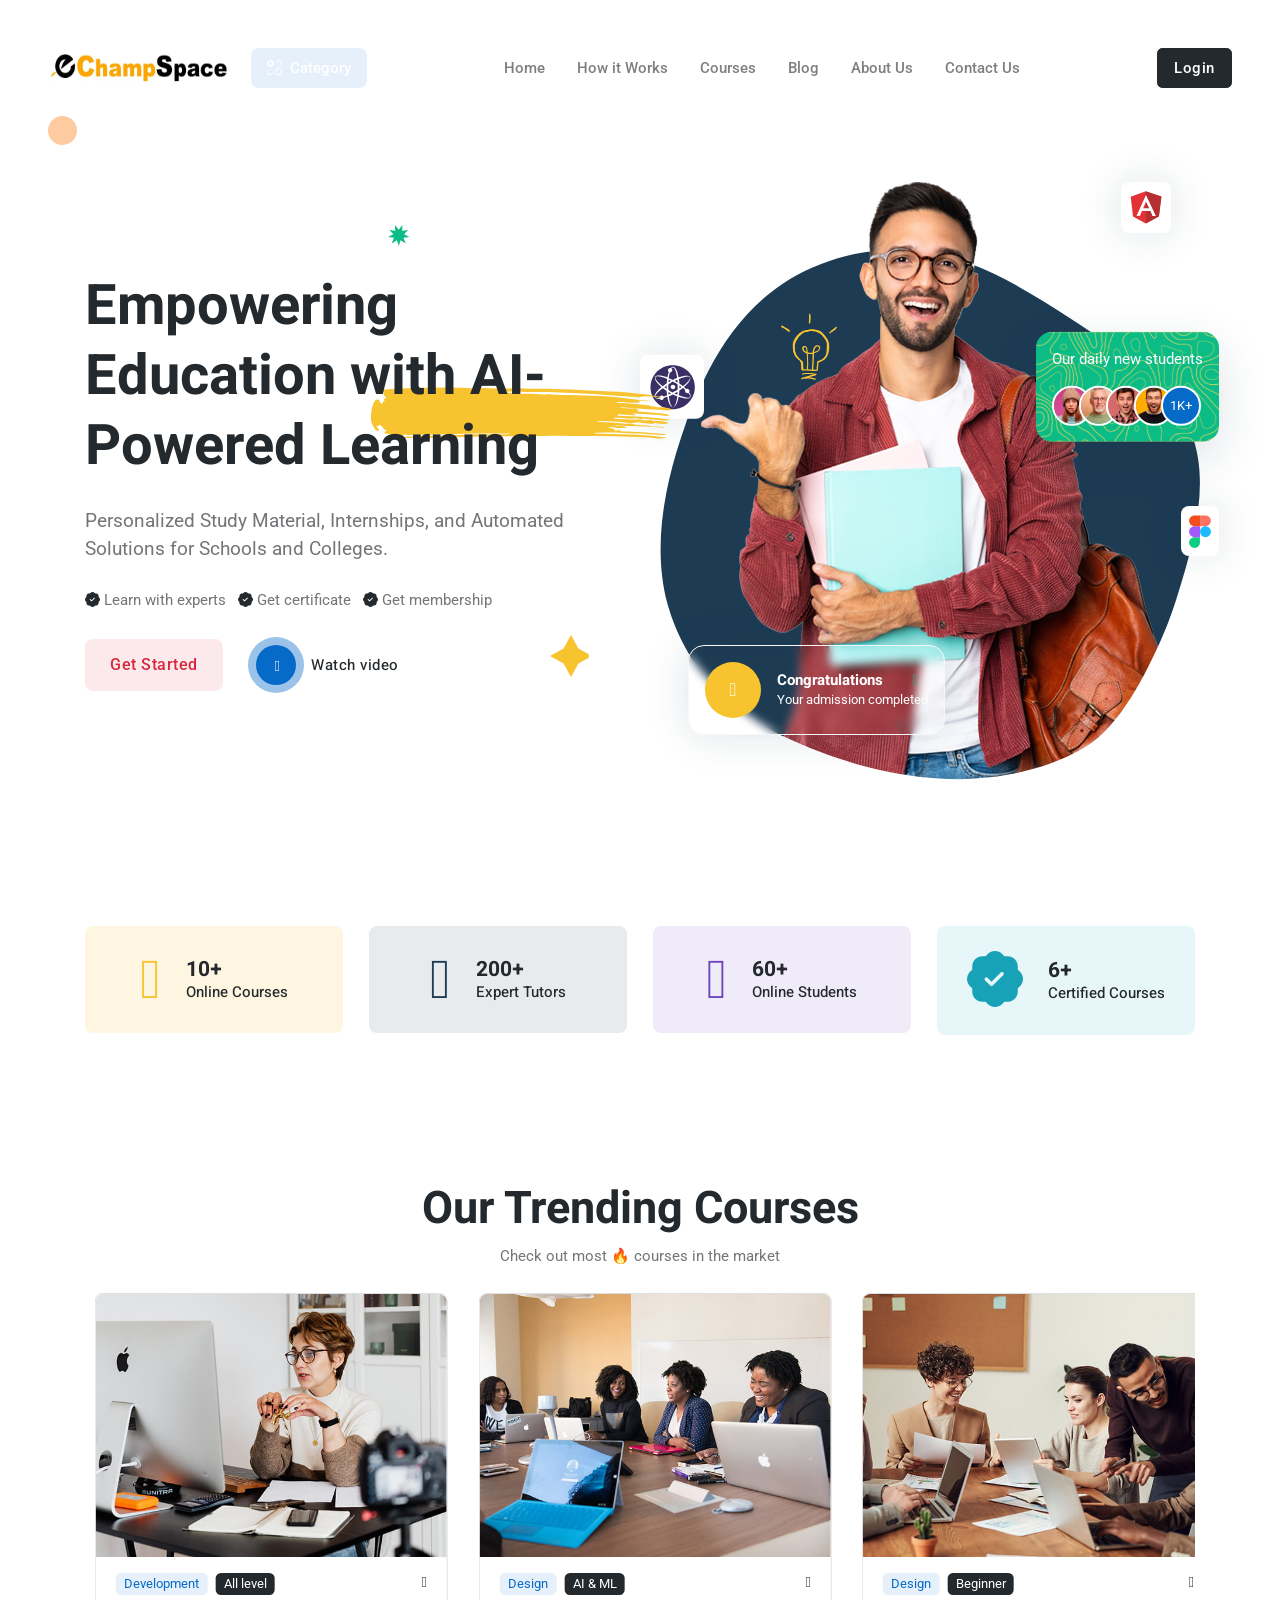
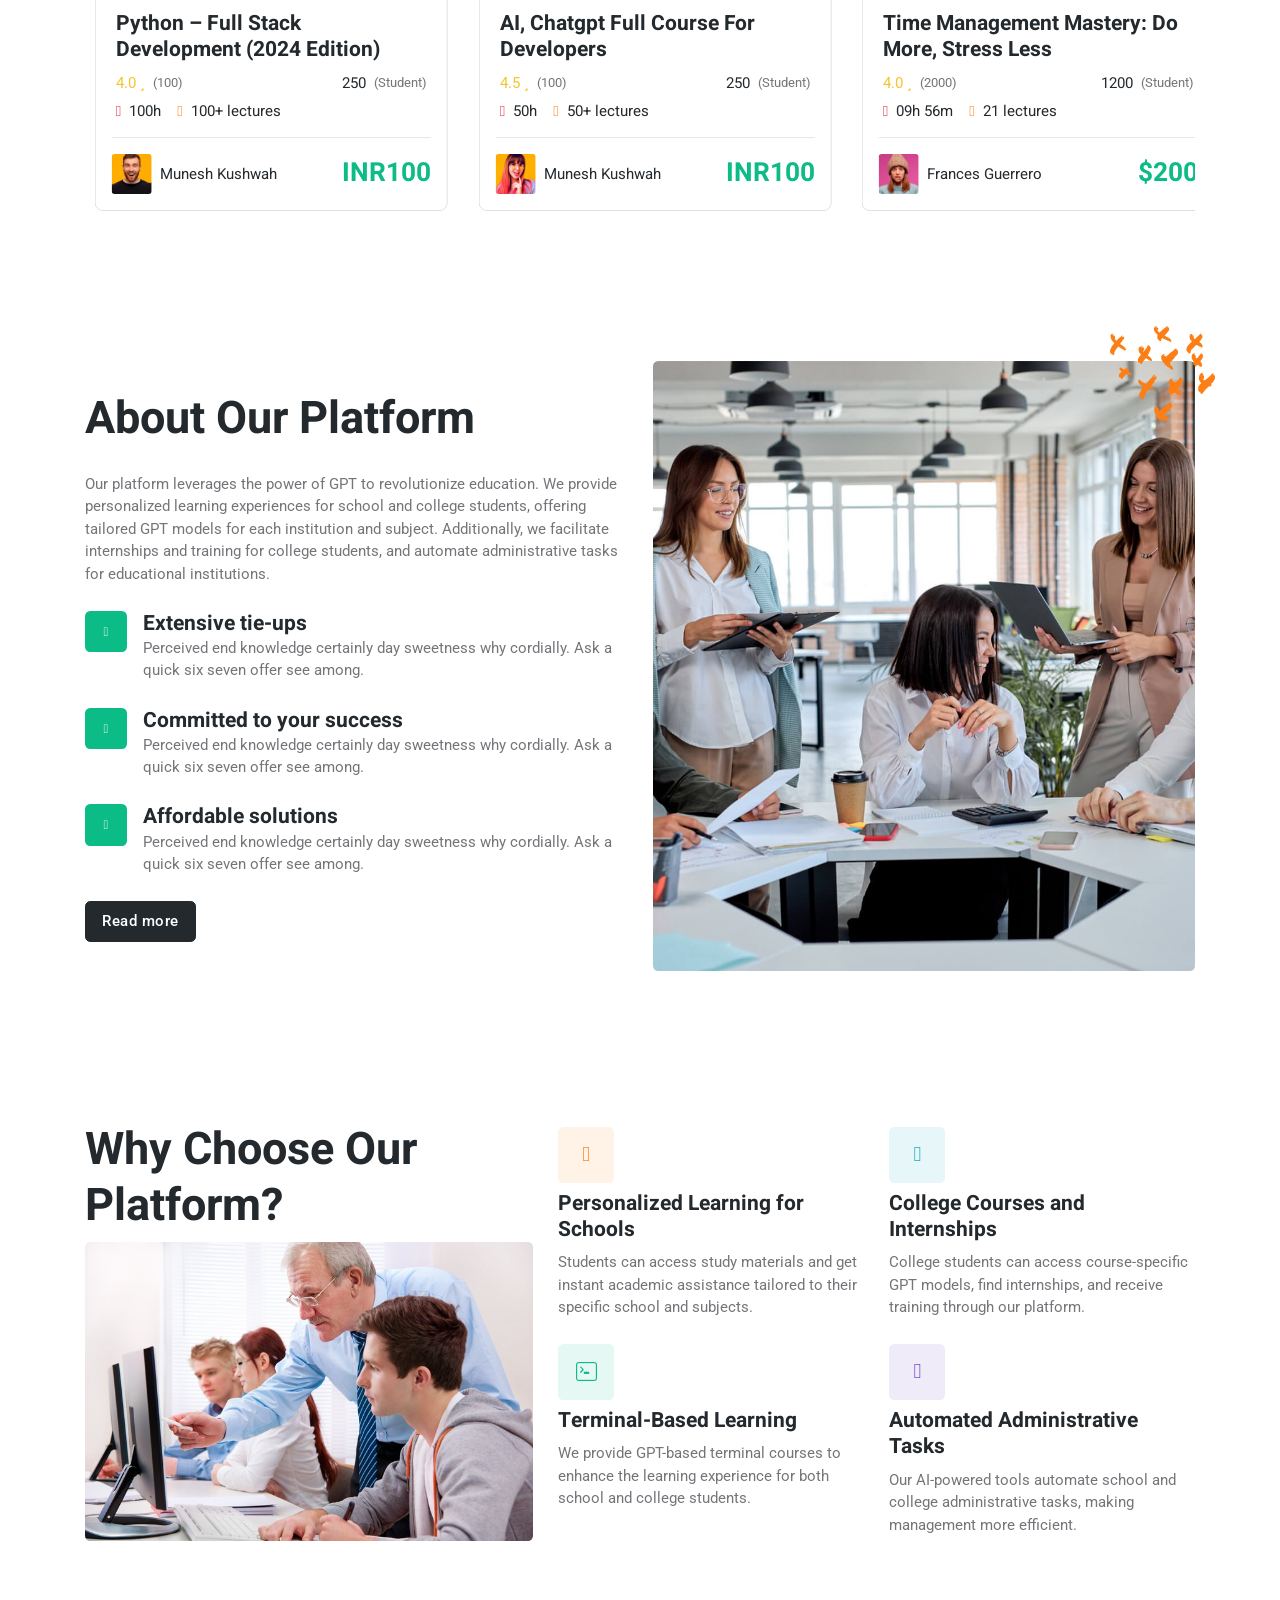
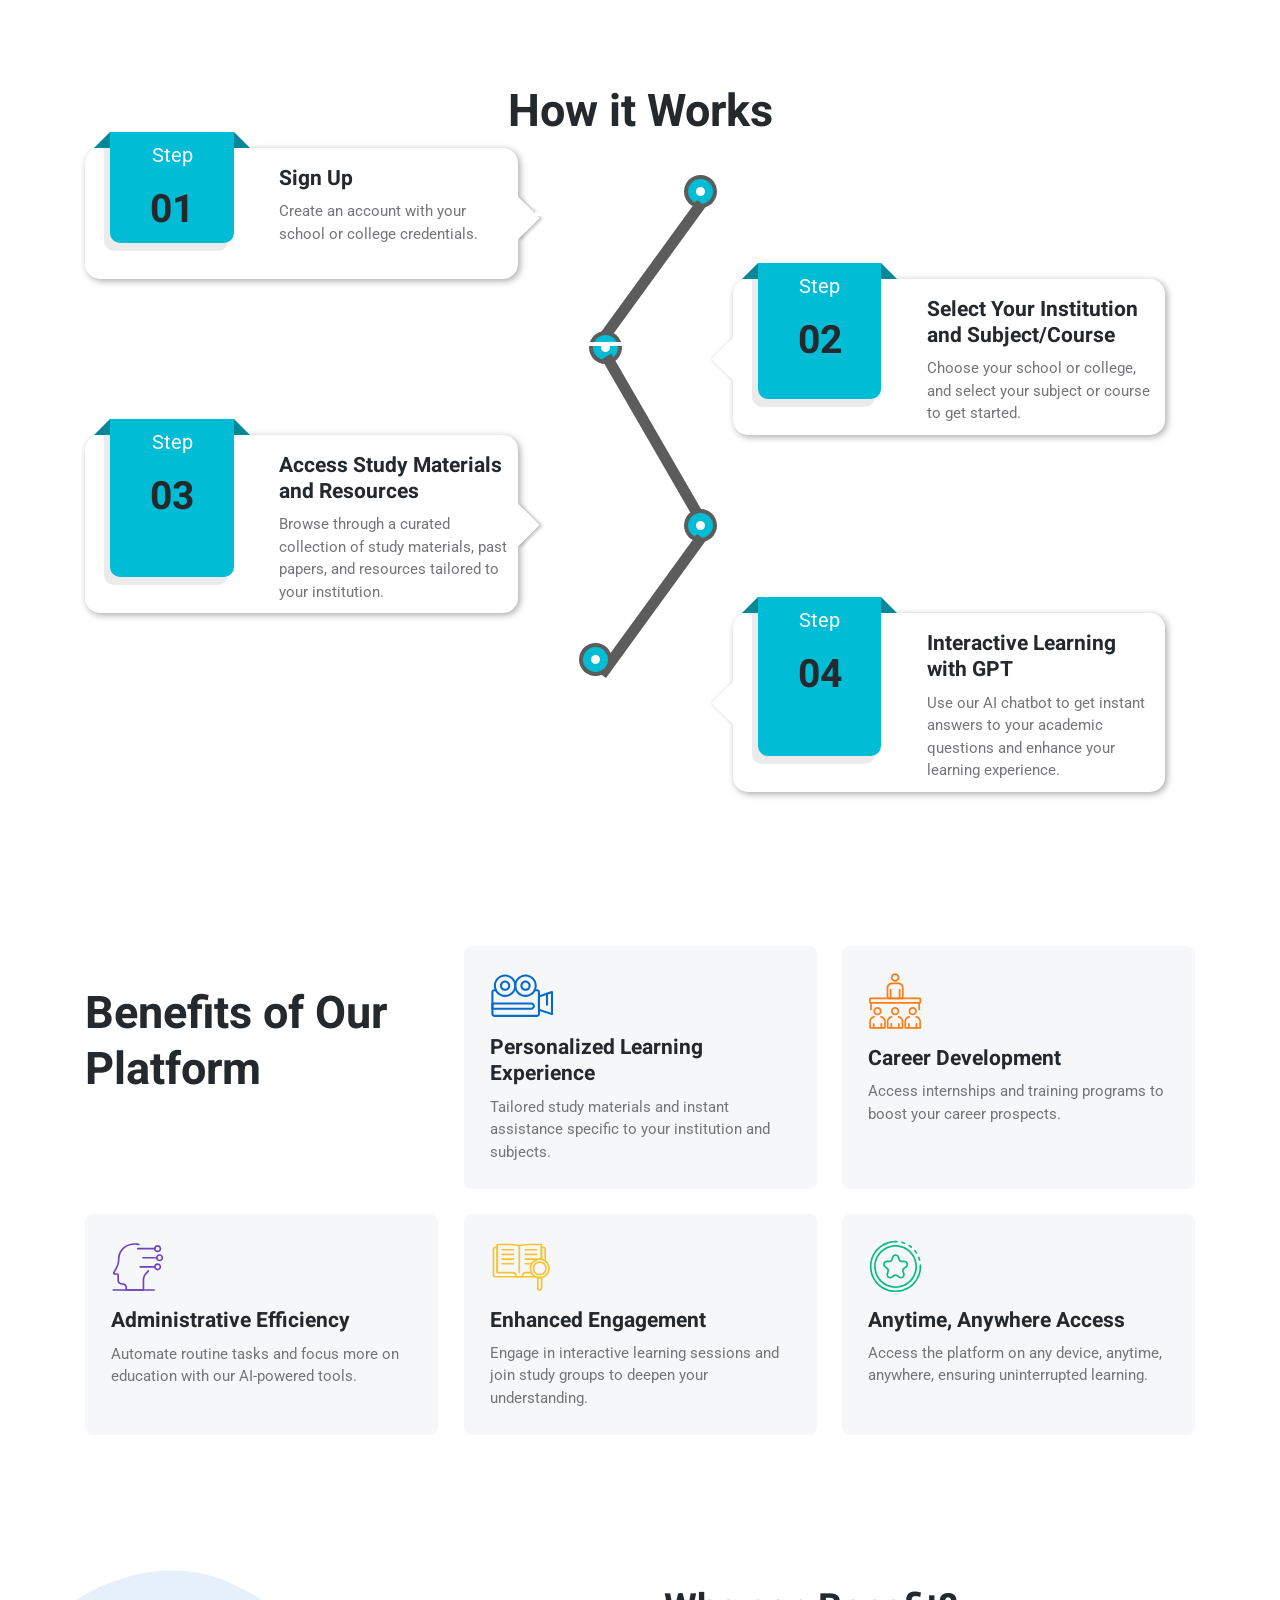
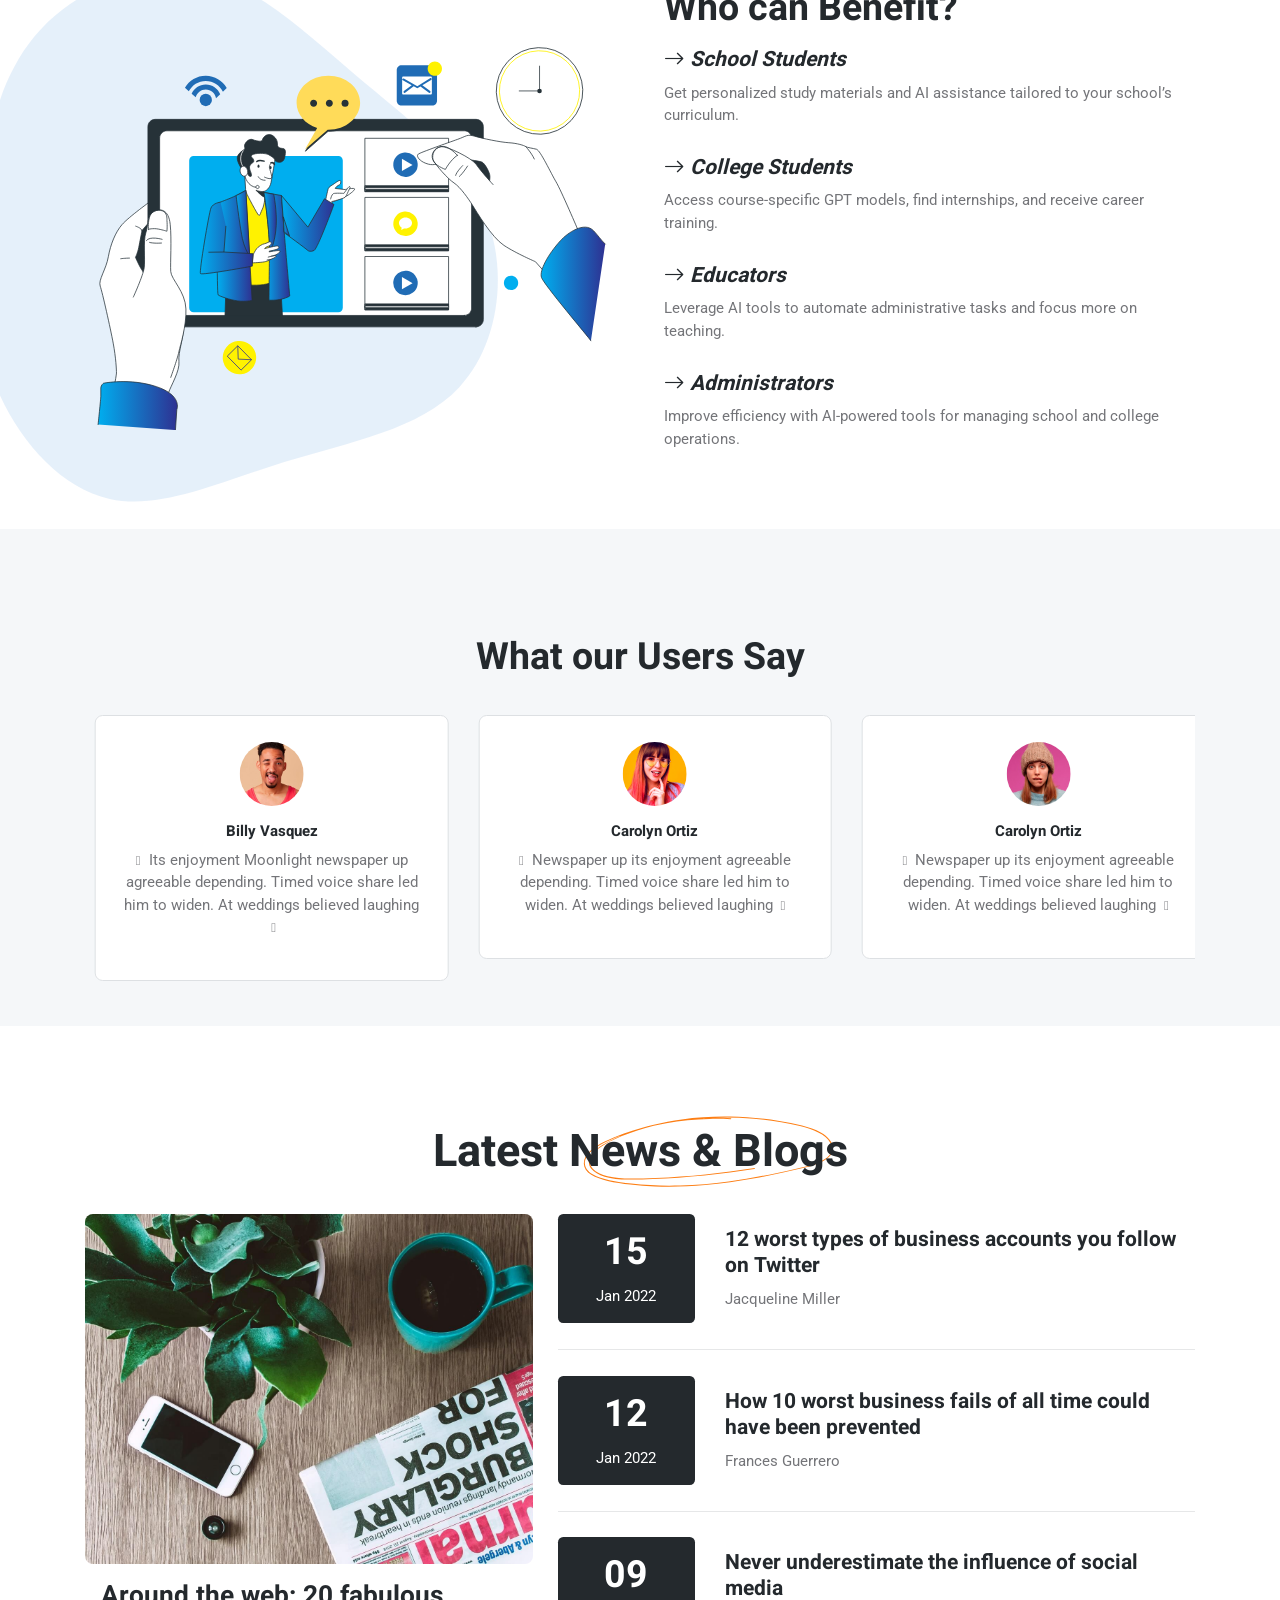
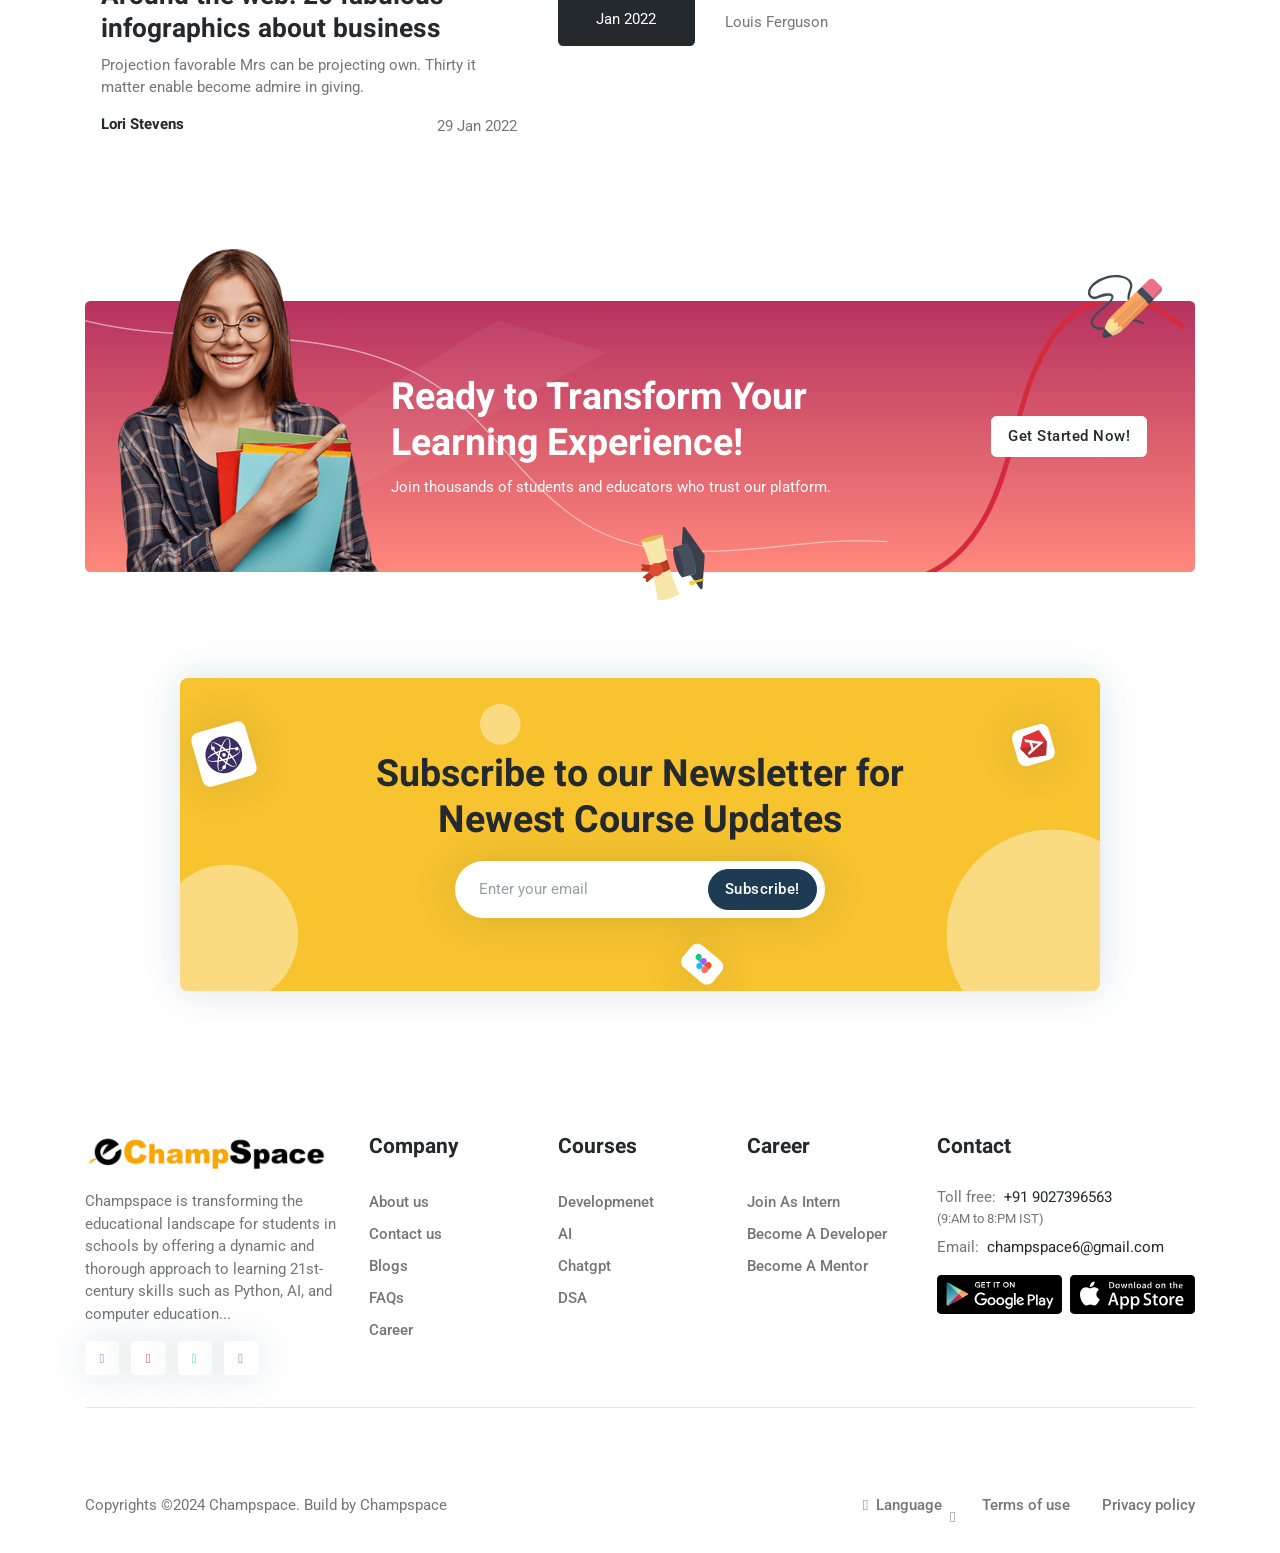
==== commit 175eec40: "Update index.html" ====
--- a/index.html
+++ b/index.html
@@ -2589,8 +2589,7 @@
                             <img class="light-mode-item h-40px" src="assets/images/element/logo.jpg" alt="logo">
                             
                         </a>
-                        <p class="my-3">Eduport education theme, built specifically for the education centers which is
-                            dedicated to teaching and involve learners.</p>
+                        <p class="my-3">Champspace is transforming the educational landscape for students in schools by offering a dynamic and thorough approach to learning 21st-century skills such as Python, AI, and computer education...</p>
                         <!-- Social media icon -->
                         <ul class="list-inline mb-0 mt-3">
                             <li class="list-inline-item"> <a class="btn btn-white btn-sm shadow px-2 text-facebook"
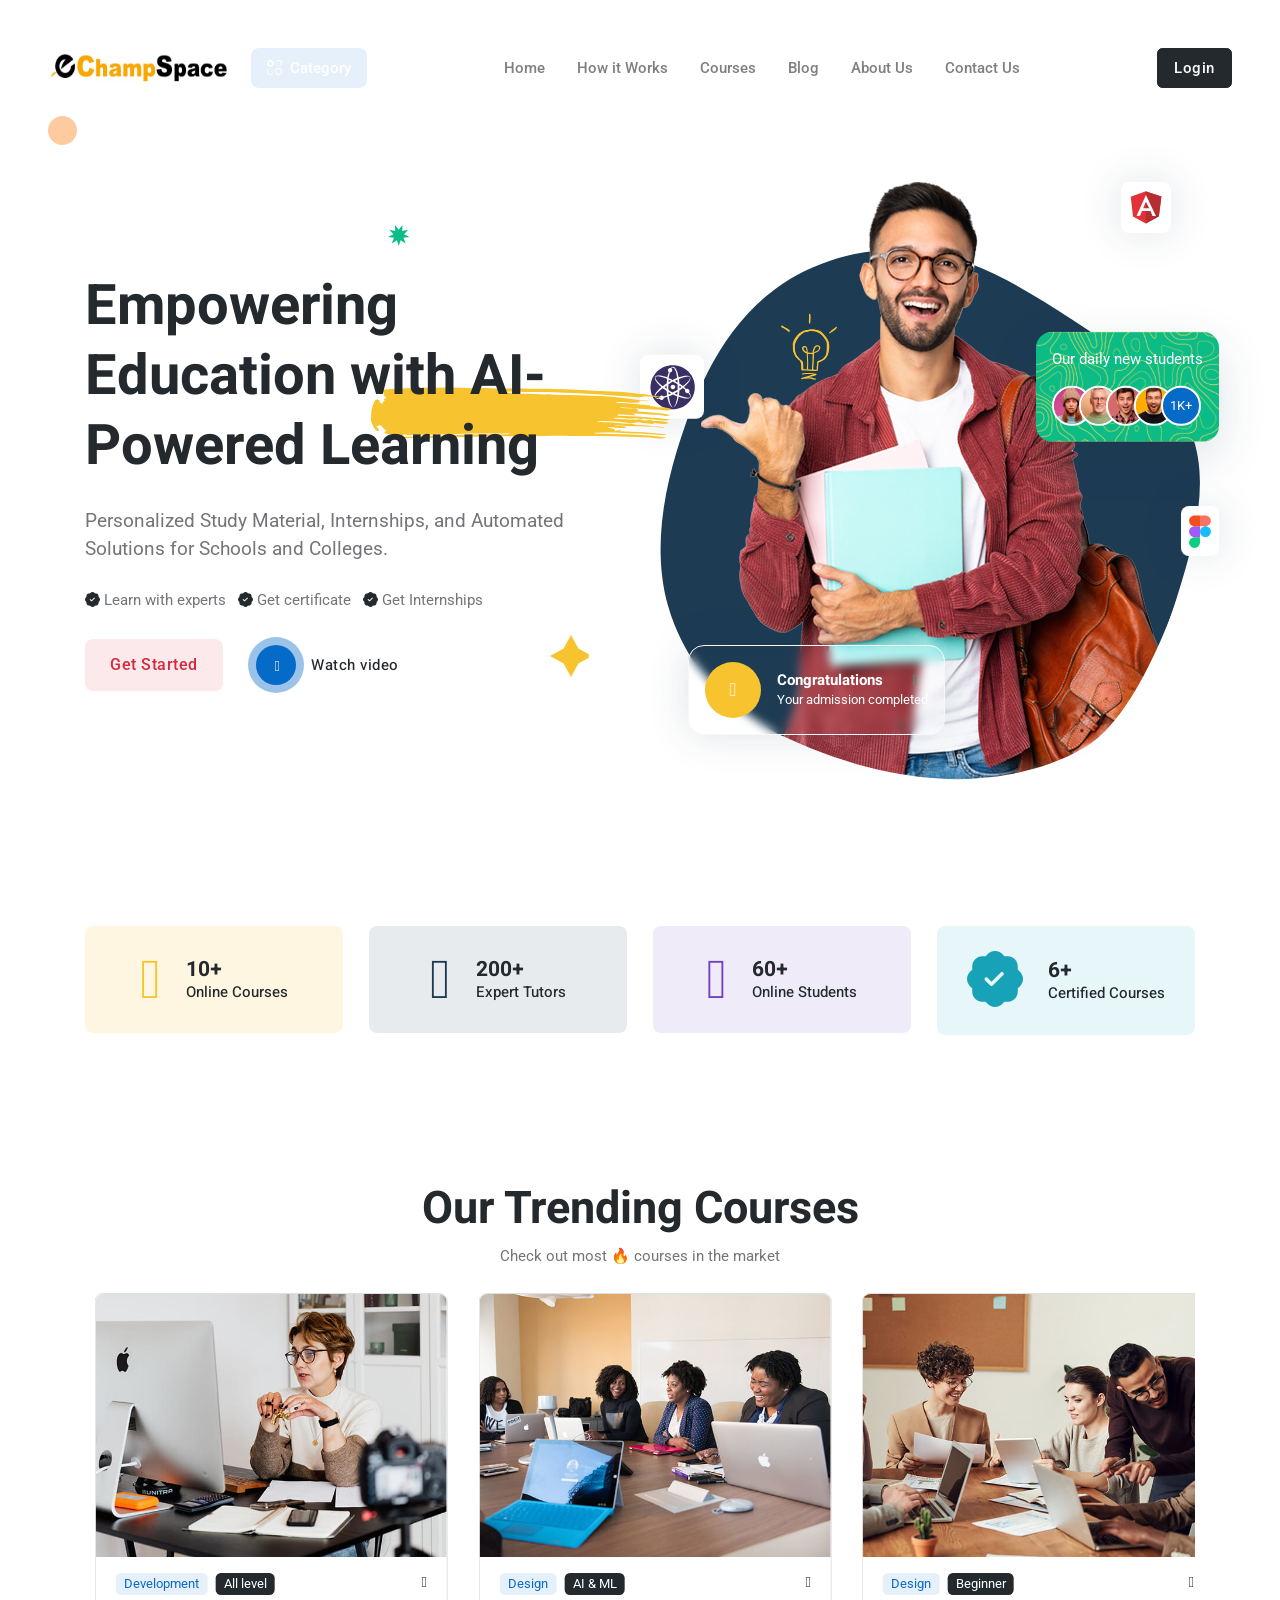
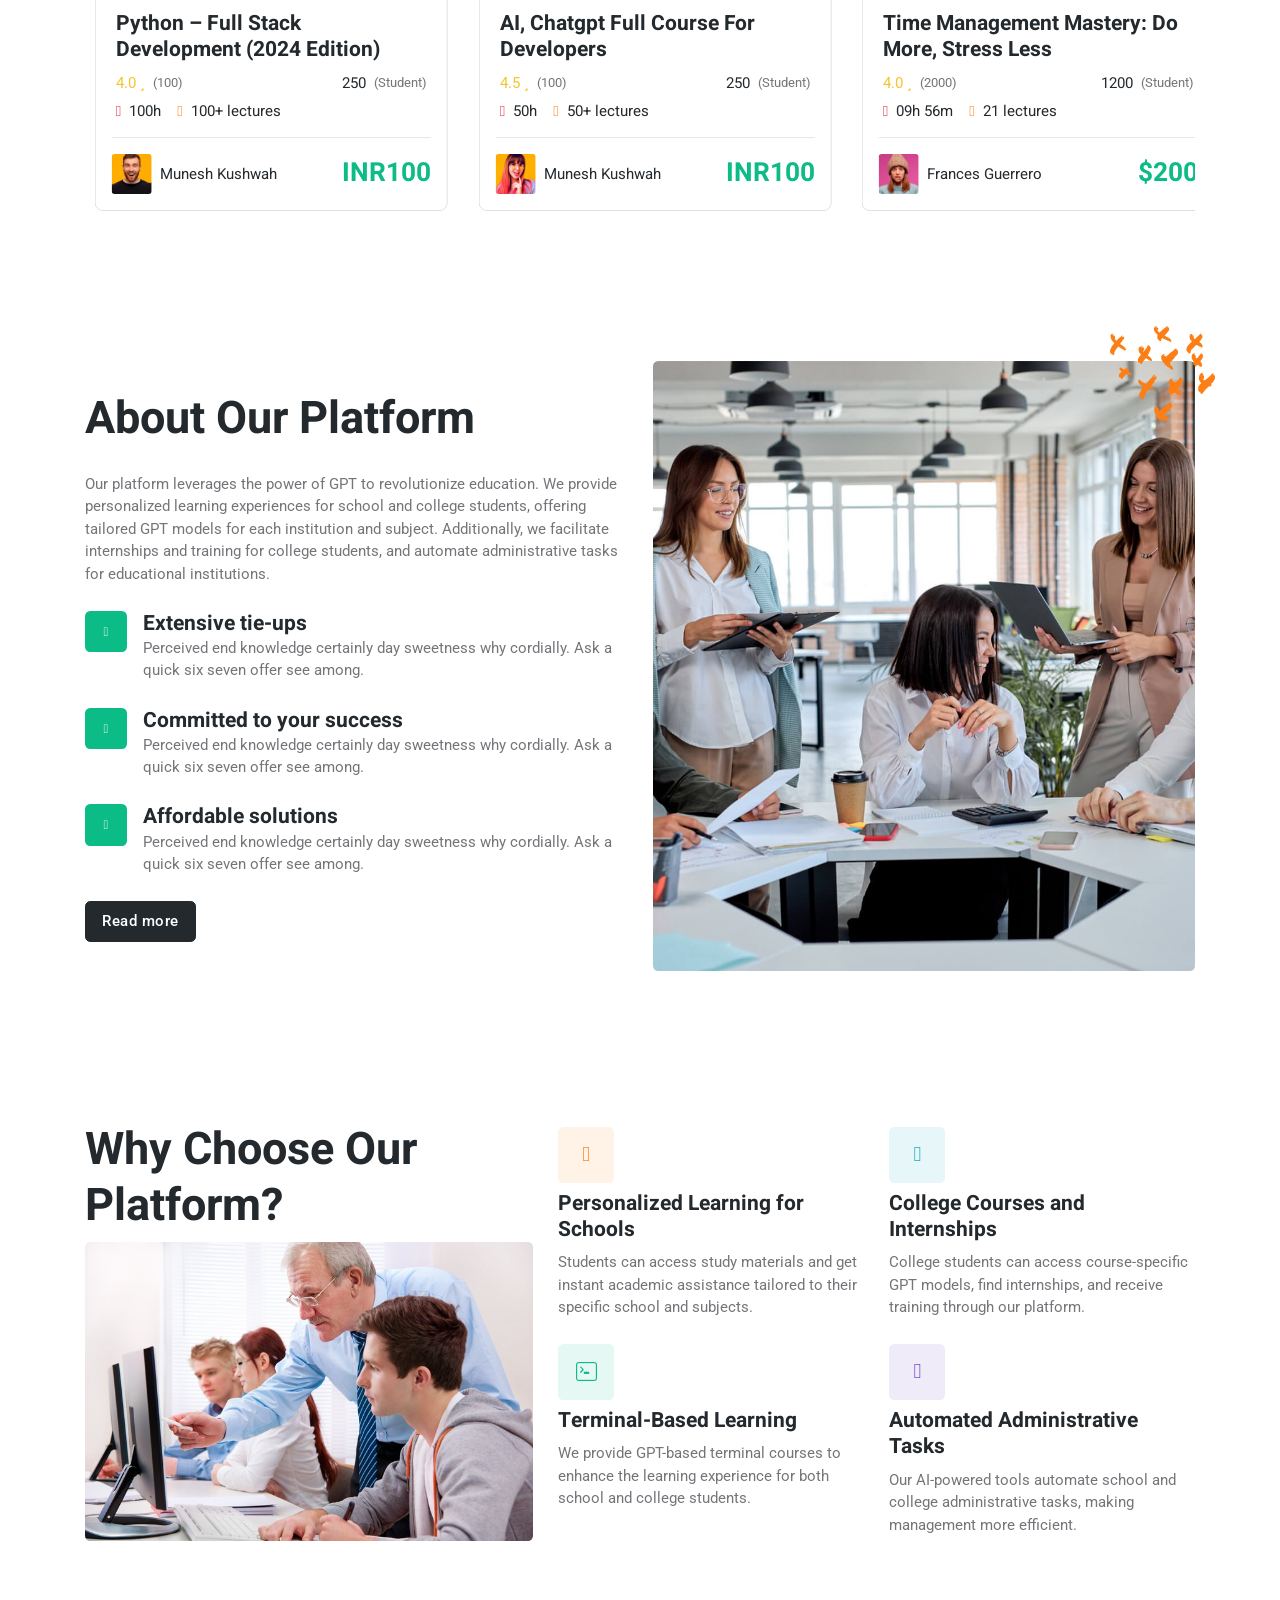
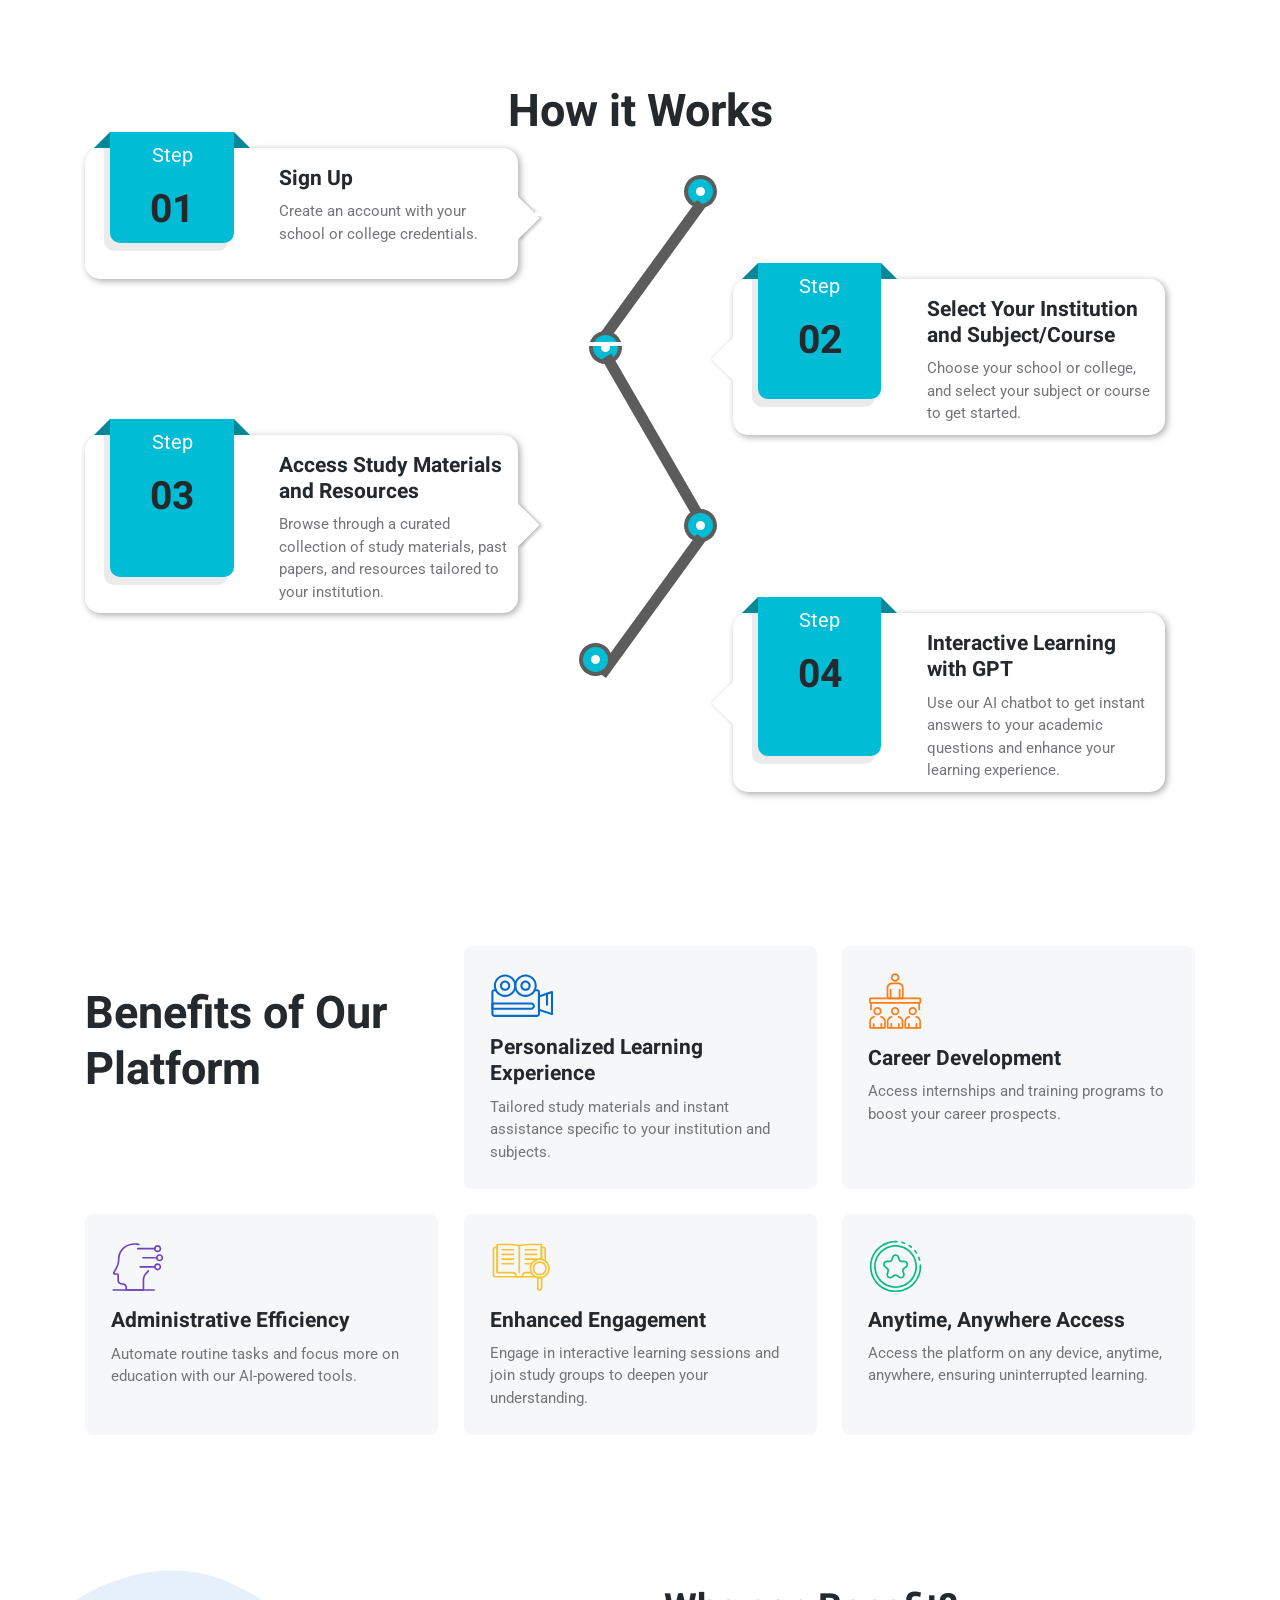
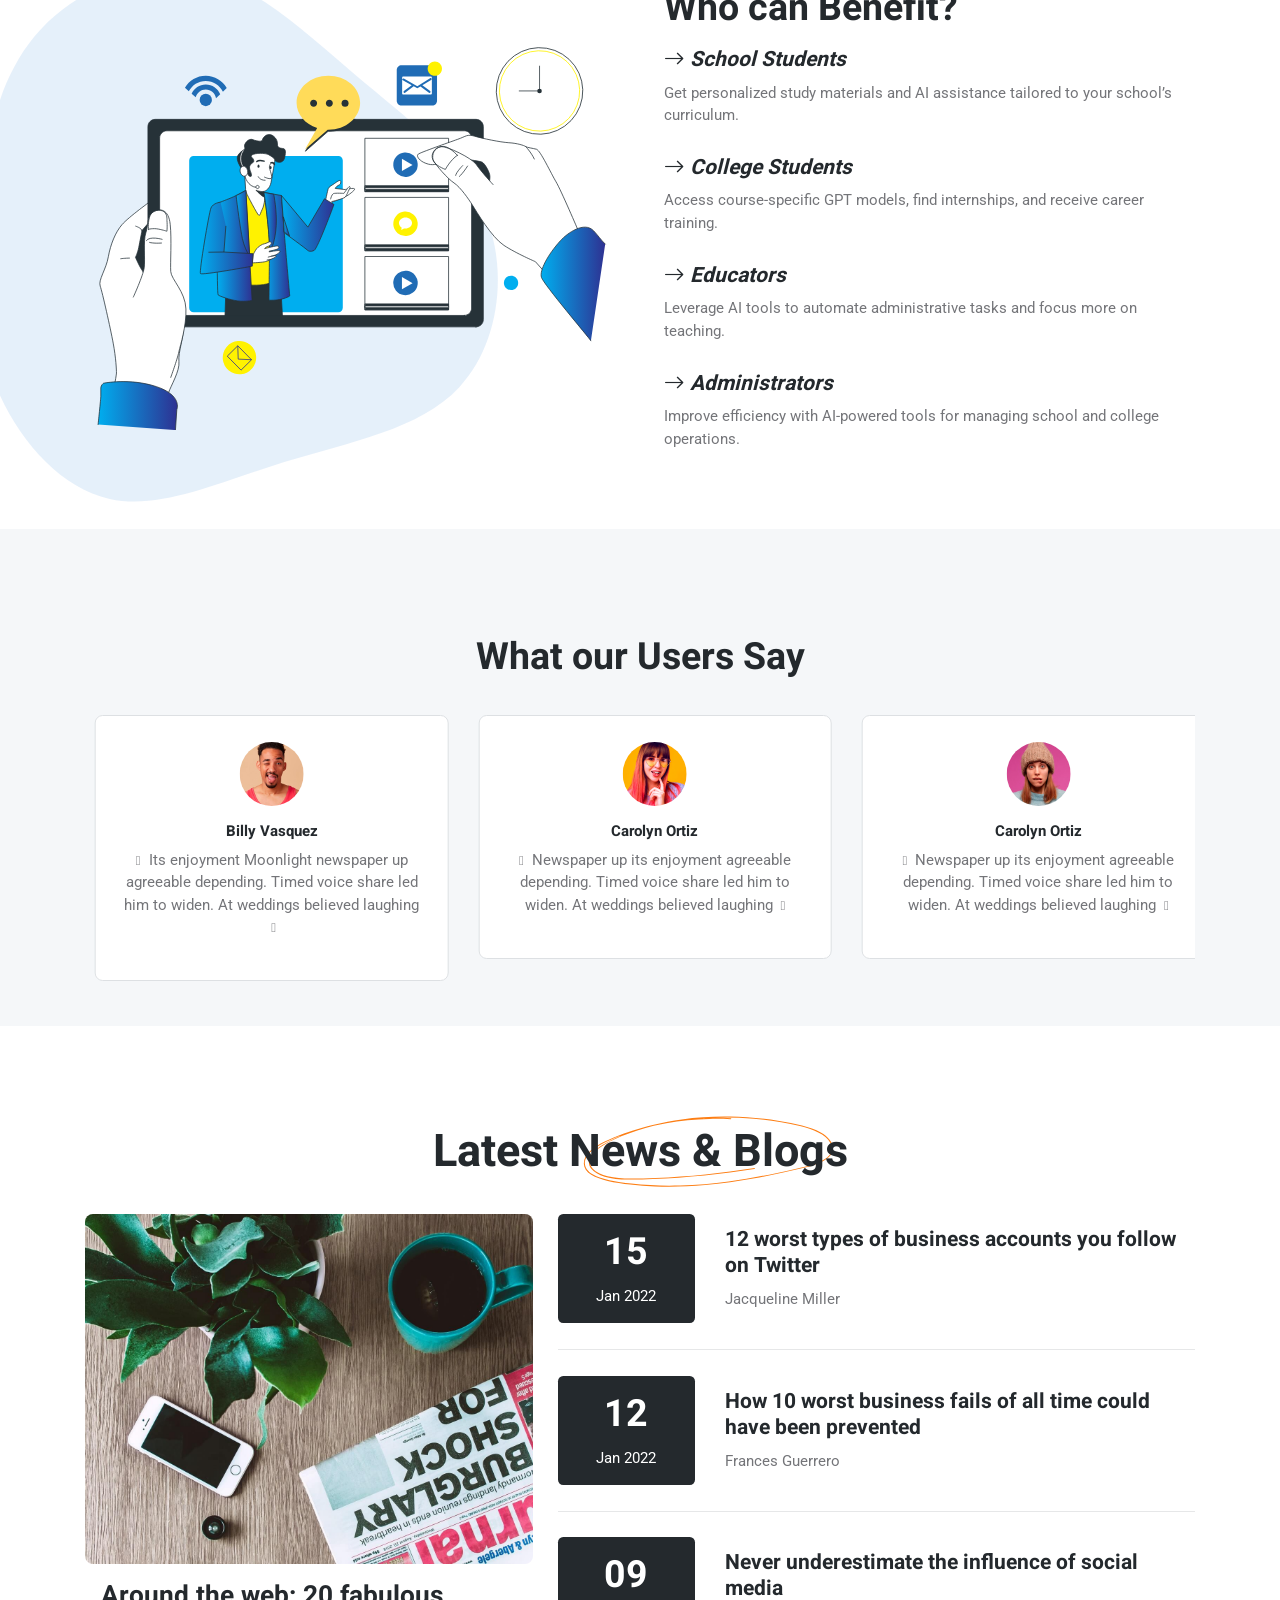
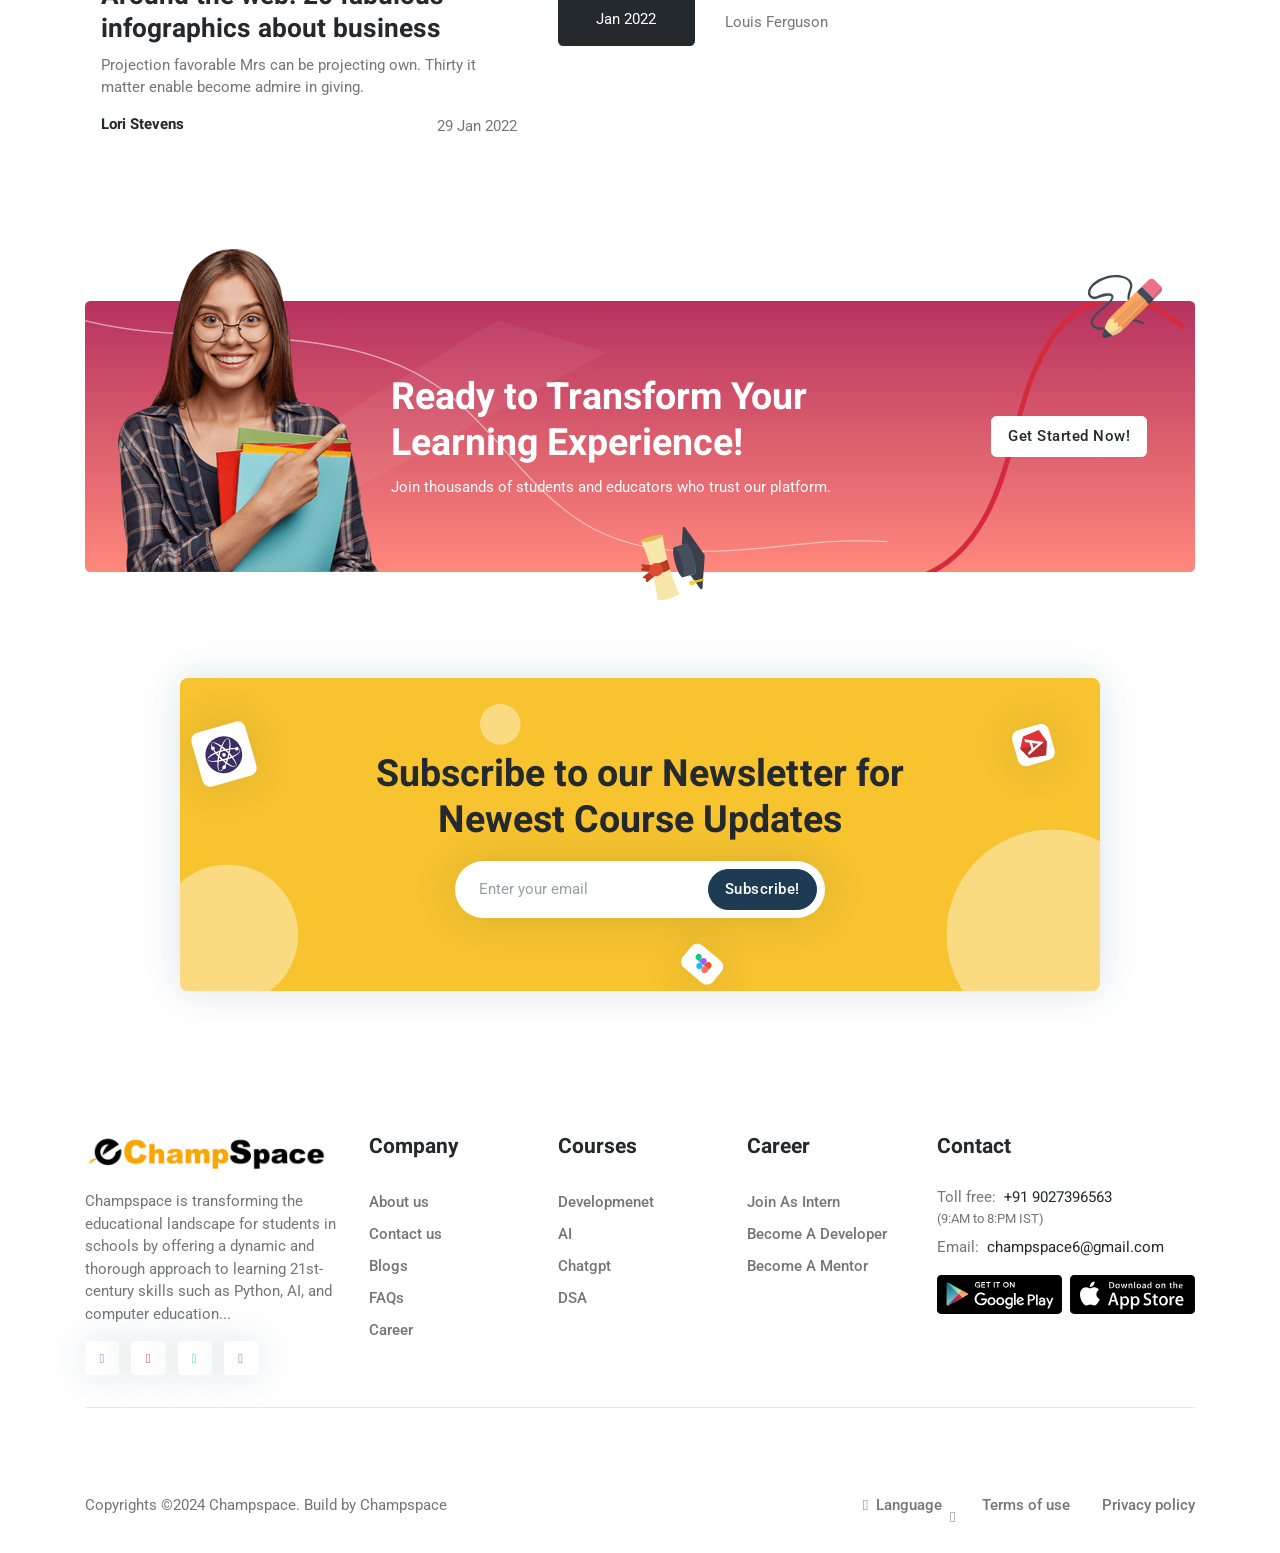
==== commit 63209c8c: "Update" ====
--- a/index.html
+++ b/index.html
@@ -2,7 +2,7 @@
 <html lang="en">
 
 <head>
-    <title>Eduport - LMS, Education and Course Theme</title>
+    <title>Champspace - Empowering Education with AI Powered Learning </title>
 
     <!-- Meta Tags -->
     <meta charset="utf-8">
@@ -157,11 +157,11 @@
                             <ul class="dropdown-menu" aria-labelledby="categoryMenu">
 
                                 <!-- Dropdown submenu -->
-                                <li> <a class="dropdown-item" href="#">Government Schools</a></li>
-                                <li> <a class="dropdown-item" href="#">Private Schools</a></li>
-                                <li> <a class="dropdown-item" href="#">International Schools</a></li>
-                                <li> <a class="dropdown-item" href="#">Boarding Schools</a></li>
-                                <li> <a class="dropdown-item" href="#">Model Schools</a></li>
+                                <li> <a class="dropdown-item" href="#">Scholl GPT</a></li>
+                                <li> <a class="dropdown-item" href="#">College GPTs</a></li>
+                                <li> <a class="dropdown-item" href="#">School Admin GPT</a></li>
+                                <li> <a class="dropdown-item" href="#">College Admin GPTS</a></li>
+                                <li> <a class="dropdown-item" href="#">Student GPT</a></li>
                                 <li>
                                     <hr class="dropdown-divider">
                                 </li>
@@ -388,7 +388,7 @@
                         <ul class="list-inline position-relative justify-content-center justify-content-lg-start mb-4">
                             <li class="list-inline-item me-2"> <i class="bi bi-patch-check-fill h6 me-1"></i>Learn with experts</li>
                             <li class="list-inline-item me-2"> <i class="bi bi-patch-check-fill h6 me-1"></i>Get certificate</li>
-                            <li class="list-inline-item"> <i class="bi bi-patch-check-fill h6 me-1"></i>Get membership</li>
+                            <li class="list-inline-item"> <i class="bi bi-patch-check-fill h6 me-1"></i>Get Internships</li>
                         </ul>
 
                         <div class="d-sm-flex align-items-center justify-content-center justify-content-lg-start">
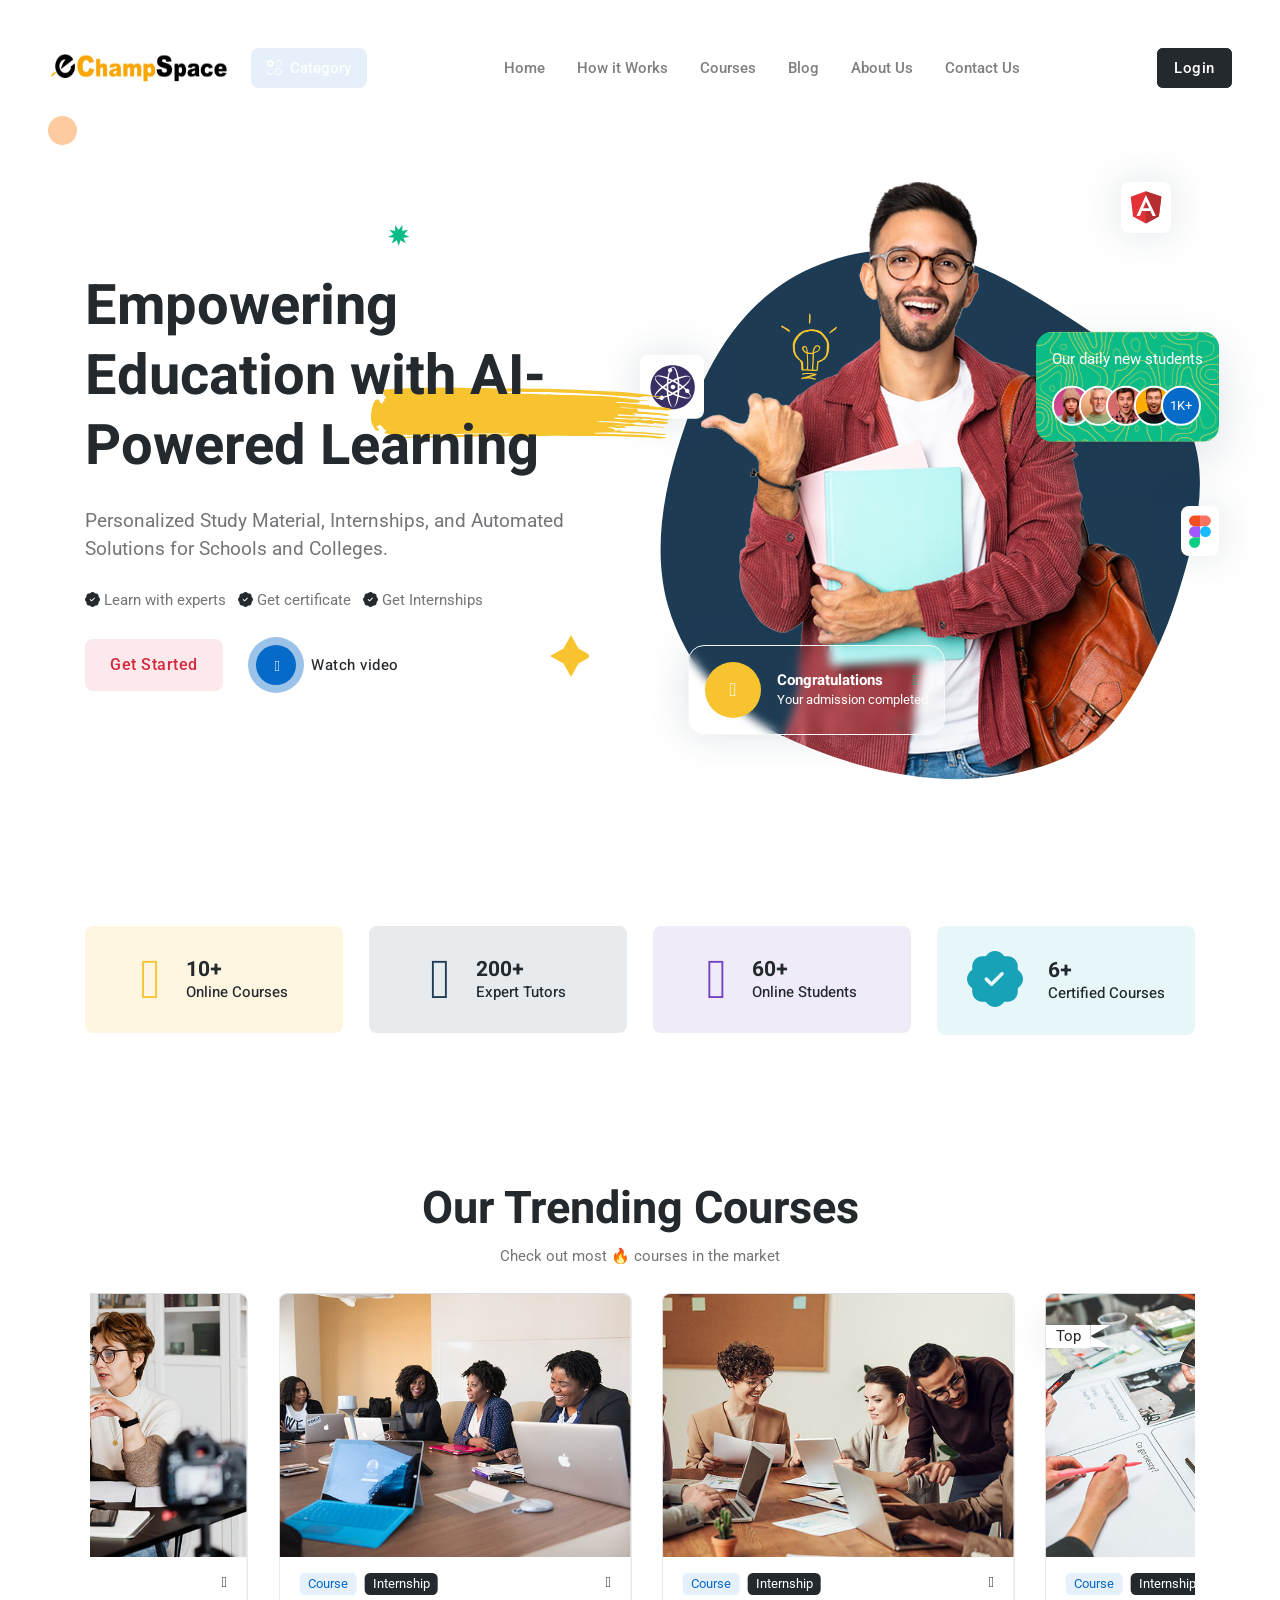
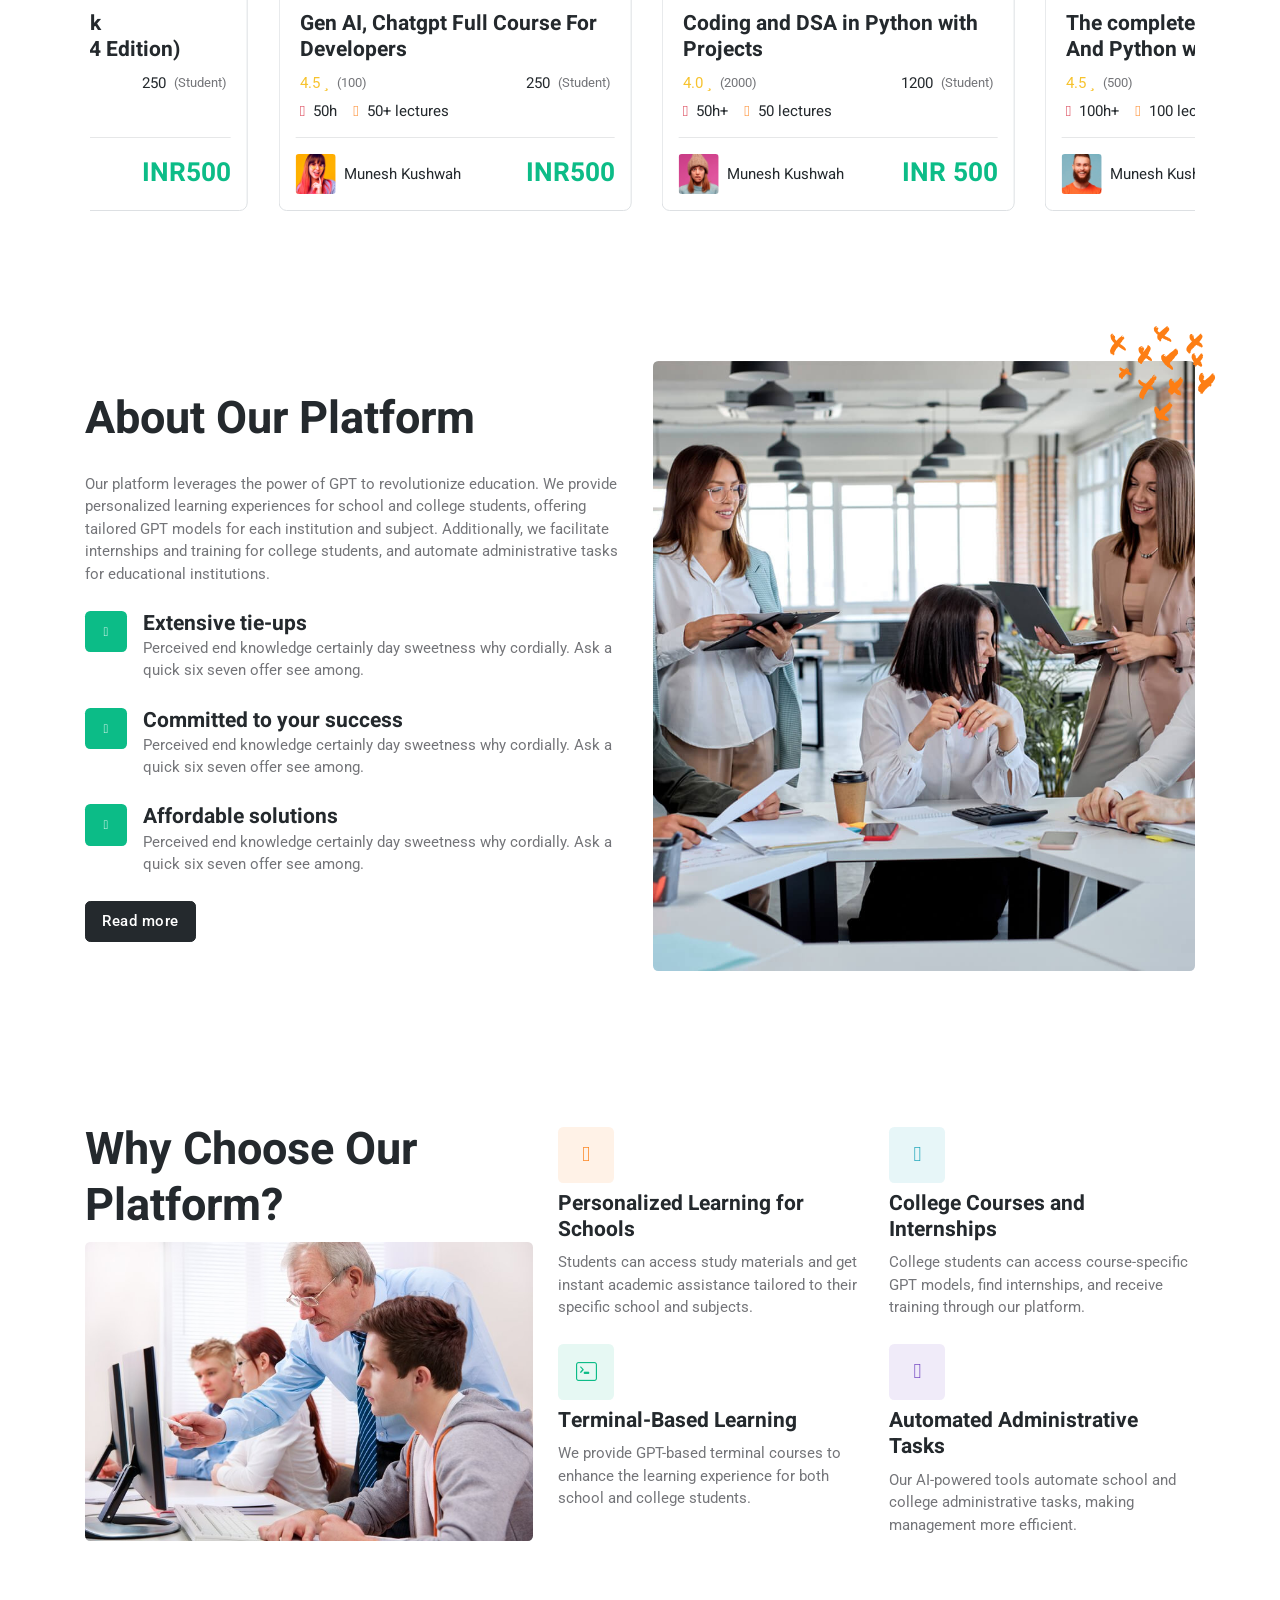
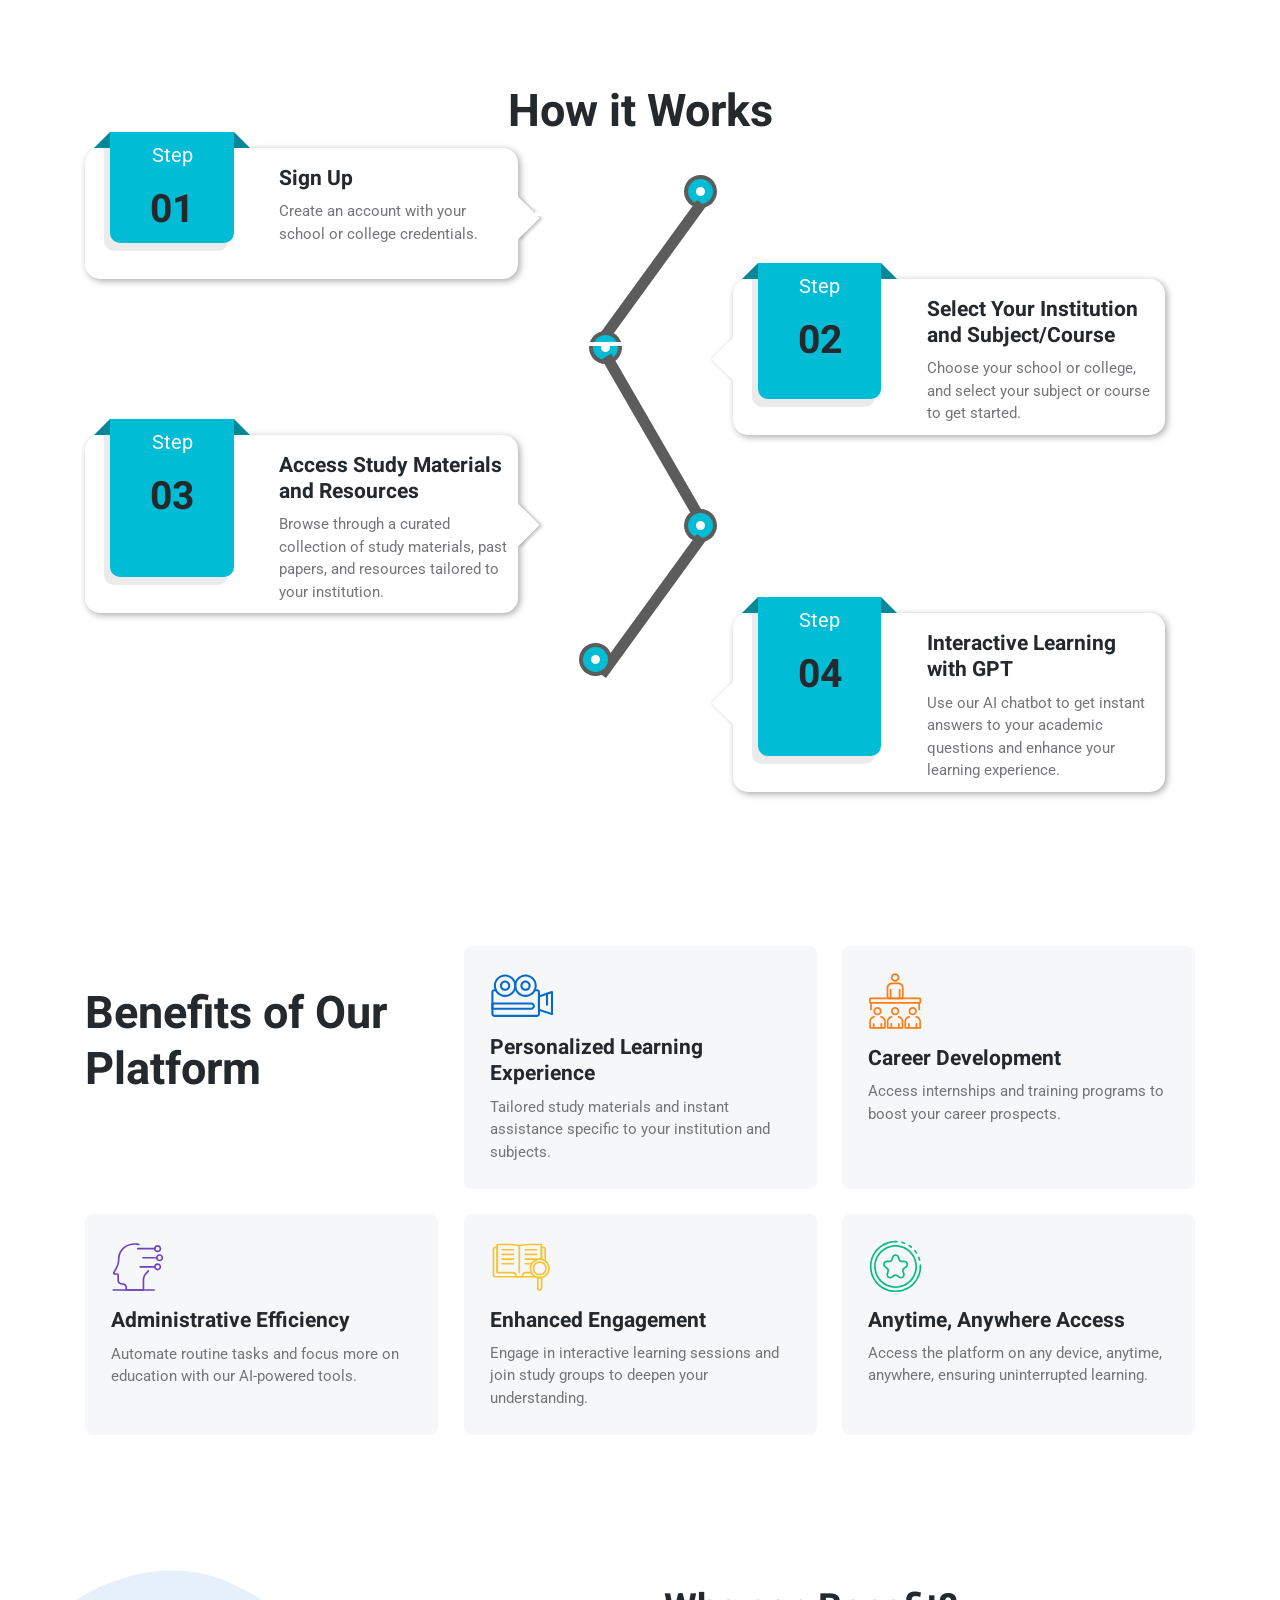
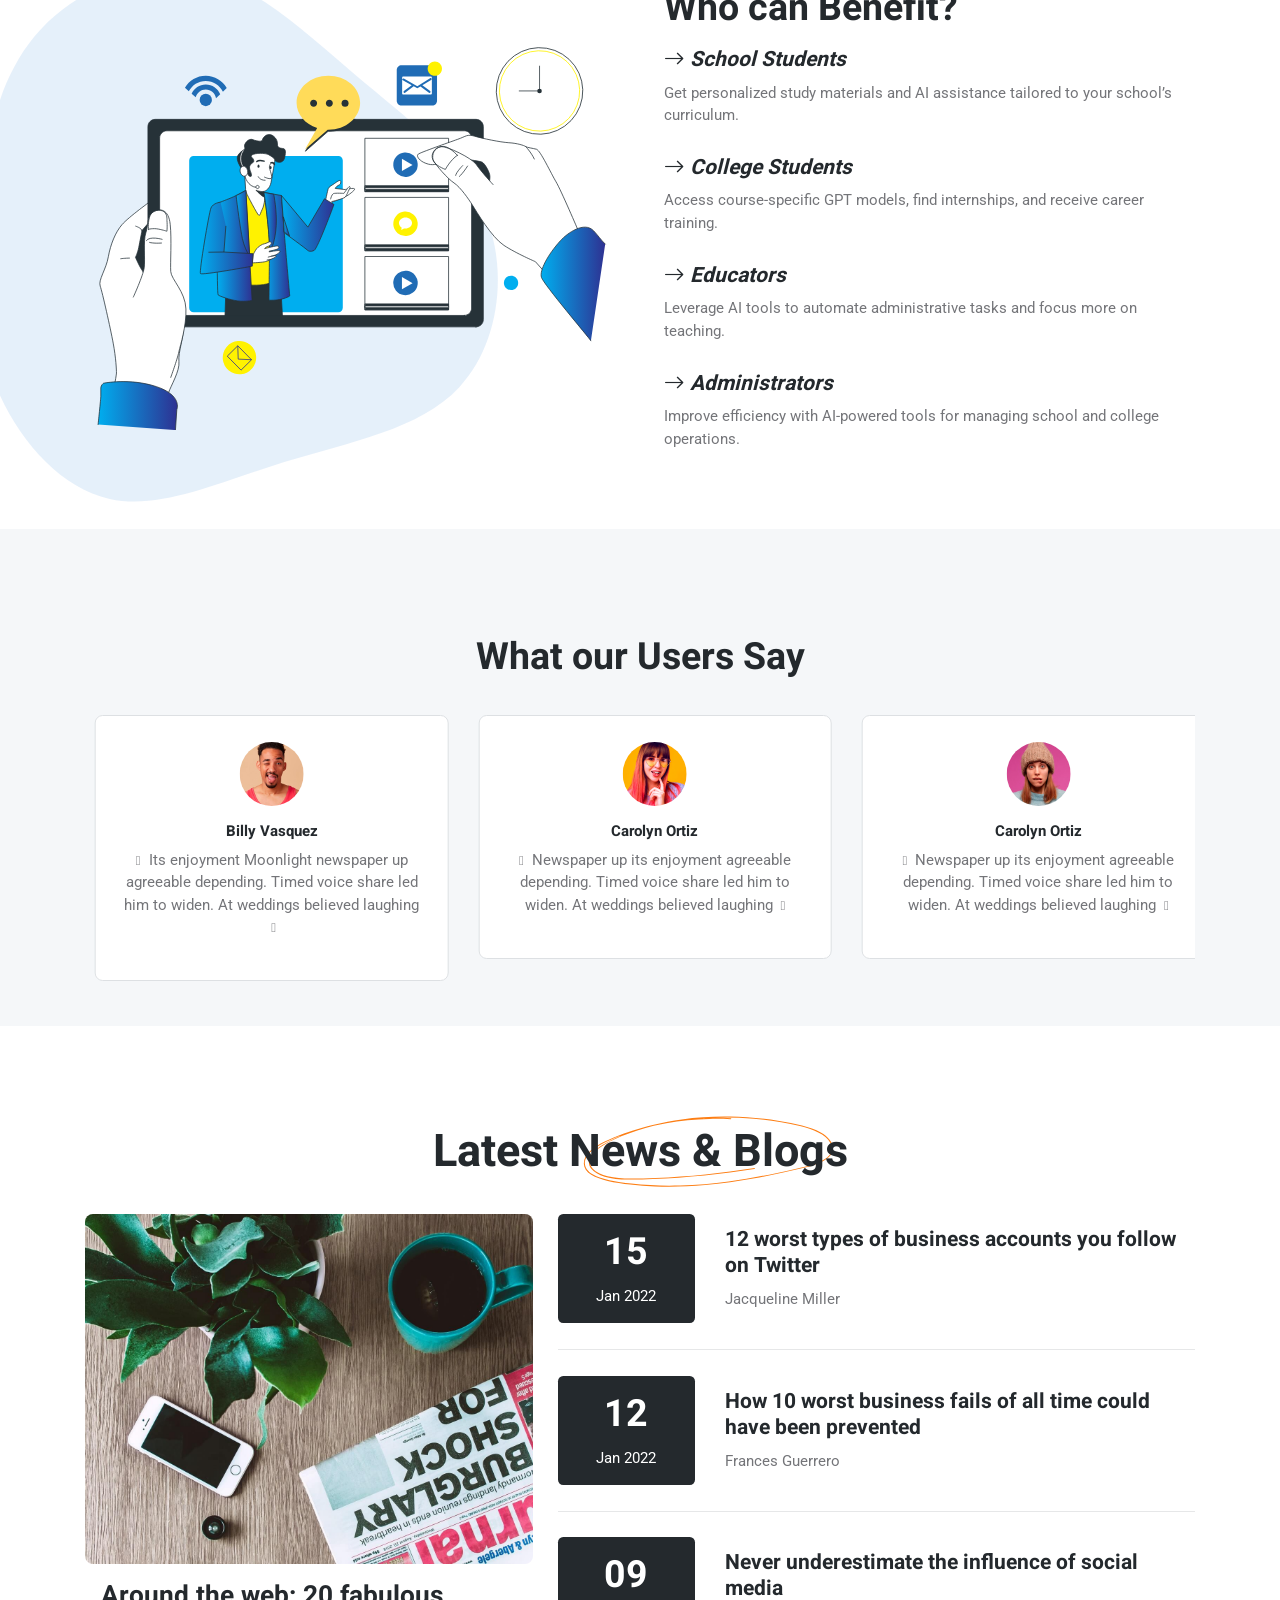
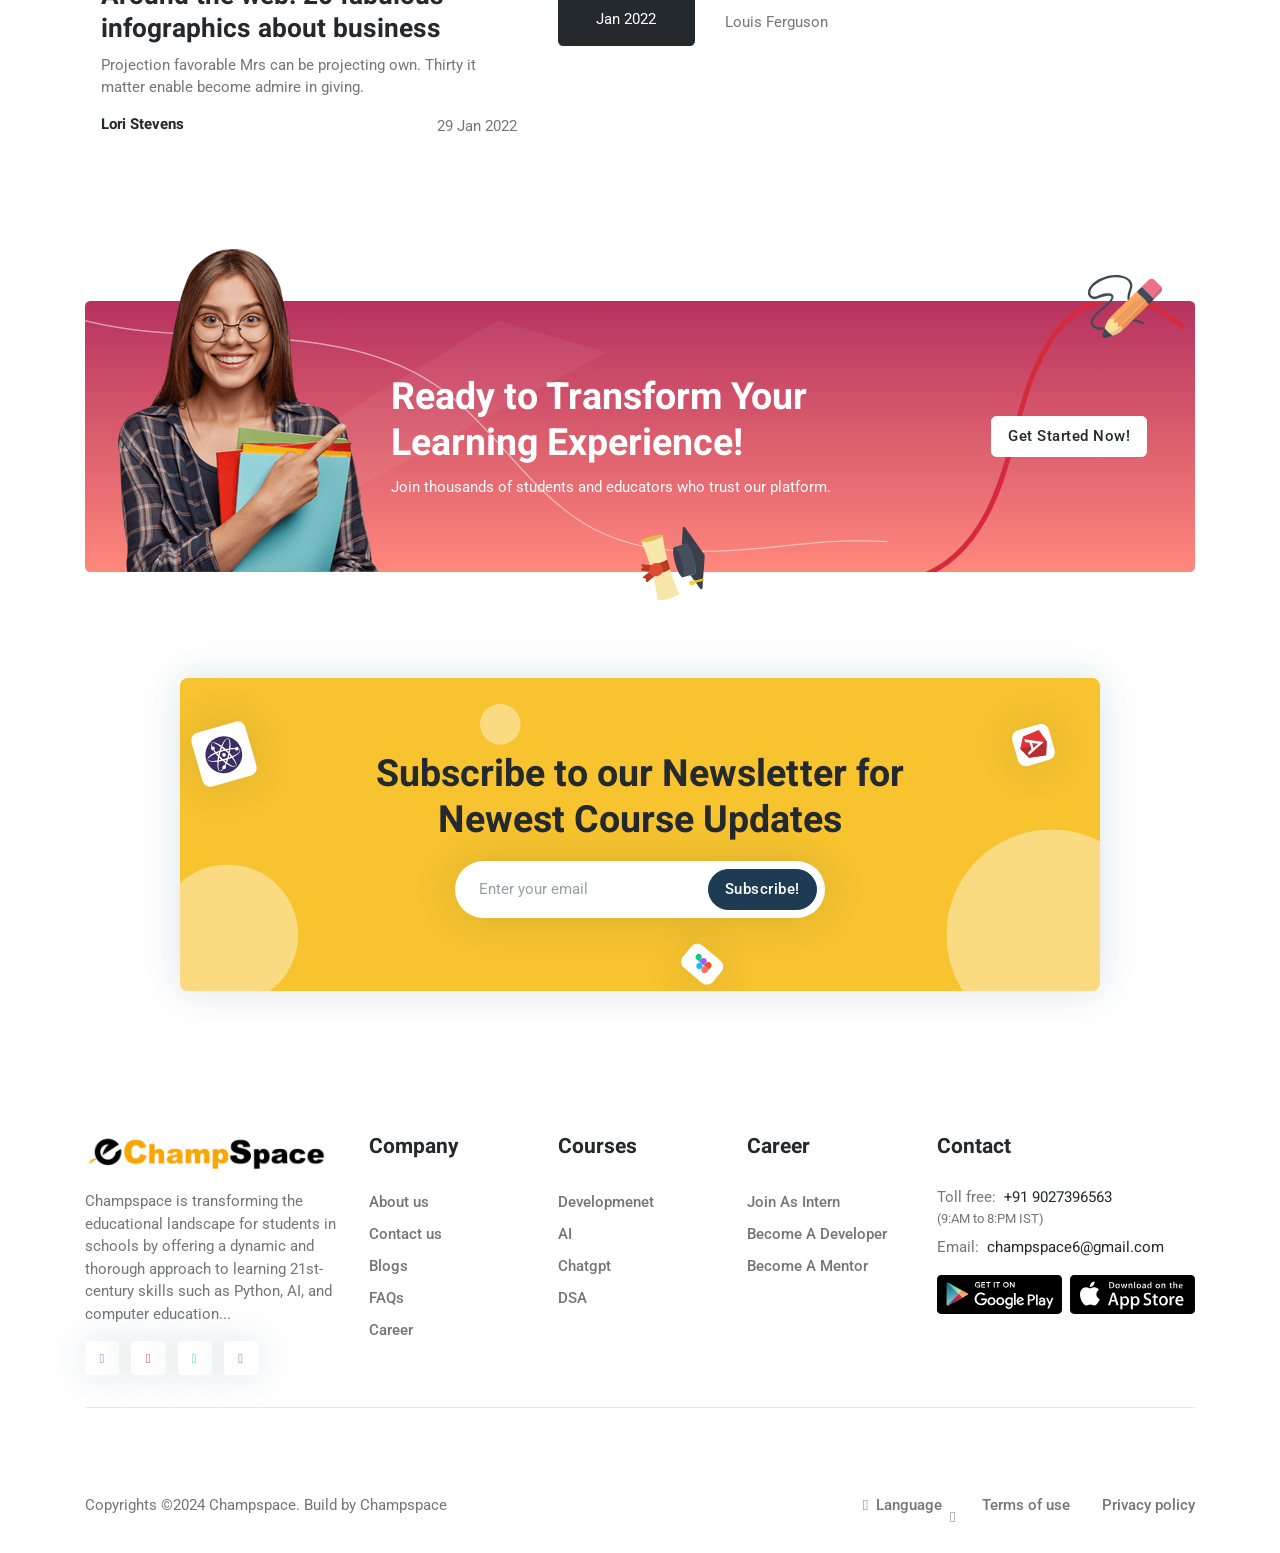
==== commit d928bb5d: "Modified courses" ====
--- a/index.html
+++ b/index.html
@@ -585,8 +585,8 @@
                                                 <!-- Badge and favorite -->
                                                 <div class="d-flex justify-content-between mb-3">
                                                     <span class="hstack gap-2">
-                                                        <a href="#" class="badge bg-primary bg-opacity-10 text-primary">Development</a>
-                                                        <a href="#" class="badge text-bg-dark">All level</a>
+                                                        <a href="#" class="badge bg-primary bg-opacity-10 text-primary">Course</a>
+                                                        <a href="#" class="badge text-bg-dark">Internship</a>
                                                     </span>
                                                     <a href="#" class="h6 fw-light mb-0"><i class="far fa-bookmark"></i></a>
                                                 </div>
@@ -623,7 +623,7 @@
                                                     </div>
                                                     <!-- Price -->
                                                     <div>
-                                                        <h4 class="text-success mb-0 item-show">INR100</h4>
+                                                        <h4 class="text-success mb-0 item-show">INR500</h4>
                                                         <a href="#" class="btn btn-sm btn-success-soft item-show-hover"><i class="fas fa-shopping-cart me-2"></i>Enroll</a>
                                                     </div>
                                                 </div>
@@ -638,13 +638,13 @@
                                                 <!-- Badge and favorite -->
                                                 <div class="d-flex justify-content-between mb-3">
                                                     <span class="hstack gap-2">
-                                                        <a href="#" class="badge bg-primary bg-opacity-10 text-primary">Design</a>
-                                                        <a href="#" class="badge text-bg-dark">AI & ML</a>
+                                                        <a href="#" class="badge bg-primary bg-opacity-10 text-primary">Course</a>
+                                                        <a href="#" class="badge text-bg-dark">Internship</a>
                                                     </span>
                                                     <a href="#" class="h6 fw-light mb-0"><i class="far fa-bookmark"></i></a>
                                                 </div>
                                                 <!-- Title -->
-                                                <h5 class="card-title"><a href="#">AI, Chatgpt Full Course For Developers</a></h5>
+                                                <h5 class="card-title"><a href="#">Gen AI, Chatgpt Full Course For Developers</a></h5>
                                                 <!-- Rating -->
                                                 <div class="d-flex justify-content-between mb-2">
                                                     <div class="hstack gap-2">
@@ -676,7 +676,7 @@
                                                     </div>
                                                     <!-- Price -->
                                                     <div>
-                                                        <h4 class="text-success mb-0 item-show">INR100</h4>
+                                                        <h4 class="text-success mb-0 item-show">INR500</h4>
                                                         <a href="#" class="btn btn-sm btn-success-soft item-show-hover"><i class="fas fa-shopping-cart me-2"></i>Enroll</a>
                                                     </div>
                                                 </div>
@@ -691,13 +691,13 @@
                                                 <!-- Badge and favorite -->
                                                 <div class="d-flex justify-content-between mb-3">
                                                     <span class="hstack gap-2">
-                                                        <a href="#" class="badge bg-primary bg-opacity-10 text-primary">Design</a>
-                                                        <a href="#" class="badge text-bg-dark">Beginner</a>
+                                                        <a href="#" class="badge bg-primary bg-opacity-10 text-primary">Course</a>
+                                                        <a href="#" class="badge text-bg-dark">Internship</a>
                                                     </span>
                                                     <a href="#" class="h6 fw-light mb-0"><i class="far fa-bookmark"></i></a>
                                                 </div>
                                                 <!-- Title -->
-                                                <h5 class="card-title"><a href="#">Time Management Mastery: Do More, Stress Less</a></h5>
+                                                <h5 class="card-title"><a href="#">Coding and DSA in Python with Projects</a></h5>
                                                 <!-- Rating -->
                                                 <div class="d-flex justify-content-between mb-2">
                                                     <div class="hstack gap-2">
@@ -711,8 +711,8 @@
                                                 </div>
                                                 <!-- Time -->
                                                 <div class="hstack gap-3">
-                                                    <span class="h6 fw-light mb-0"><i class="far fa-clock text-danger me-2"></i>09h 56m</span>
-                                                    <span class="h6 fw-light mb-0"><i class="fas fa-table text-orange me-2"></i>21 lectures</span>
+                                                    <span class="h6 fw-light mb-0"><i class="far fa-clock text-danger me-2"></i>50h+</span>
+                                                    <span class="h6 fw-light mb-0"><i class="fas fa-table text-orange me-2"></i>50 lectures</span>
                                                 </div>
                                             </div>
                                             <!-- Card footer -->
@@ -725,11 +725,11 @@
                                                         <div class="avatar avatar-sm">
                                                             <img class="avatar-img rounded-1" src="assets/images/avatar/01.jpg" alt="avatar">
                                                         </div>
-                                                        <p class="mb-0 ms-2"><a href="#" class="h6 fw-light mb-0">Frances Guerrero</a></p>
+                                                        <p class="mb-0 ms-2"><a href="#" class="h6 fw-light mb-0">Munesh Kushwah</a></p>
                                                     </div>
                                                     <!-- Price -->
                                                     <div>
-                                                        <h4 class="text-success mb-0 item-show">$200</h4>
+                                                        <h4 class="text-success mb-0 item-show">INR 500</h4>
                                                         <a href="#" class="btn btn-sm btn-success-soft item-show-hover"><i class="fas fa-shopping-cart me-2"></i>Add to cart</a>
                                                     </div>
                                                 </div>
@@ -740,34 +740,34 @@
                                             <!-- Image -->
                                             <img src="assets/images/courses/4by3/14.jpg" class="card-img-top" alt="course image">
                                             <!-- Ribbon -->
-                                            <div class="ribbon mt-3"><span>Free</span></div>
+                                            <div class="ribbon mt-3"><span>Top</span></div>
                                             <!-- Card body -->
                                             <div class="card-body pb-0">
                                                 <!-- Badge and favorite -->
                                                 <div class="d-flex justify-content-between mb-3">
                                                     <span class="hstack gap-2">
-                                                        <a href="#" class="badge bg-primary bg-opacity-10 text-primary">Design</a>
-                                                        <a href="#" class="badge text-bg-dark">Beginner</a>
+                                                        <a href="#" class="badge bg-primary bg-opacity-10 text-primary">Course</a>
+                                                        <a href="#" class="badge text-bg-dark">Internship</a>
                                                     </span>
                                                     <a href="#" class="h6 fw-light mb-0"><i class="far fa-bookmark"></i></a>
                                                 </div>
                                                 <!-- Title -->
-                                                <h5 class="card-title"><a href="#">The complete Digital Marketing Course - 8 Course in 1</a></h5>
+                                                <h5 class="card-title"><a href="#">The complete AI , Gen AI , ML And Python with Real Projects</a></h5>
                                                 <!-- Rating -->
                                                 <div class="d-flex justify-content-between mb-2">
                                                     <div class="hstack gap-2">
                                                         <p class="text-warning m-0">4.5<i class="fas fa-star text-warning ms-1"></i></p>
-                                                        <span class="small">(6500)</span>
-                                                    </div>
-                                                    <div class="hstack gap-2">
-                                                        <p class="h6 fw-light mb-0 m-0">6500</p>
+                                                        <span class="small">(500)</span>
+                                                    </div>
+                                                    <div class="hstack gap-2">
+                                                        <p class="h6 fw-light mb-0 m-0">700</p>
                                                         <span class="small">(Student)</span>
                                                     </div>
                                                 </div>
                                                 <!-- Time -->
                                                 <div class="hstack gap-3">
-                                                    <span class="h6 fw-light mb-0"><i class="far fa-clock text-danger me-2"></i>6h 56m</span>
-                                                    <span class="h6 fw-light mb-0"><i class="fas fa-table text-orange me-2"></i>82 lectures</span>
+                                                    <span class="h6 fw-light mb-0"><i class="far fa-clock text-danger me-2"></i>100h+</span>
+                                                    <span class="h6 fw-light mb-0"><i class="fas fa-table text-orange me-2"></i>100 lectures</span>
                                                 </div>
                                             </div>
                                             <!-- Card footer -->
@@ -780,170 +780,11 @@
                                                         <div class="avatar avatar-sm">
                                                             <img class="avatar-img rounded-1" src="assets/images/avatar/10.jpg" alt="avatar">
                                                         </div>
-                                                        <p class="mb-0 ms-2"><a href="#" class="h6 fw-light mb-0">Larry Lawson</a></p>
+                                                        <p class="mb-0 ms-2"><a href="#" class="h6 fw-light mb-0">Munesh Kushwah</a></p>
                                                     </div>
                                                     <!-- Price -->
                                                     <div>
-                                                        <h4 class="text-success mb-0 item-show">Free</h4>
-                                                        <a href="#" class="btn btn-sm btn-success-soft item-show-hover"><i class="fas fa-shopping-cart me-2"></i>Add to cart</a>
-                                                    </div>
-                                                </div>
-                                            </div>
-                                        </div>
-                                    </div><div class="tns-item tns-slide-cloned" aria-hidden="true" tabindex="-1">
-                                        <div class="card action-trigger-hover border bg-transparent">
-                                            <!-- Image -->
-                                            <img src="assets/images/courses/4by3/15.jpg" class="card-img-top" alt="course image">
-                                            <!-- Card body -->
-                                            <div class="card-body pb-0">
-                                                <!-- Badge and favorite -->
-                                                <div class="d-flex justify-content-between mb-3">
-                                                    <span class="hstack gap-2">
-                                                        <a href="#" class="badge bg-primary bg-opacity-10 text-primary">Development</a>
-                                                        <a href="#" class="badge text-bg-dark">All level</a>
-                                                    </span>
-                                                    <a href="#" class="h6 fw-light mb-0"><i class="far fa-bookmark"></i></a>
-                                                </div>
-                                                <!-- Title -->
-                                                <h5 class="card-title"><a href="#">Angular – The Complete Guide (2021 Edition)</a></h5>
-                                                <!-- Rating -->
-                                                <div class="d-flex justify-content-between mb-2">
-                                                    <div class="hstack gap-2">
-                                                        <p class="text-warning m-0">4.0<i class="fas fa-star text-warning ms-1"></i></p>
-                                                        <span class="small">(3500)</span>
-                                                    </div>
-                                                    <div class="hstack gap-2">
-                                                        <p class="h6 fw-light mb-0 m-0">4500</p>
-                                                        <span class="small">(Student)</span>
-                                                    </div>
-                                                </div>
-                                                <!-- Time -->
-                                                <div class="hstack gap-3">
-                                                    <span class="h6 fw-light mb-0"><i class="far fa-clock text-danger me-2"></i>12h 45m</span>
-                                                    <span class="h6 fw-light mb-0"><i class="fas fa-table text-orange me-2"></i>65 lectures</span>
-                                                </div>
-                                            </div>
-                                            <!-- Card footer -->
-                                            <div class="card-footer pt-0 bg-transparent">
-                                                <hr>
-                                                <!-- Avatar and Price -->
-                                                <div class="d-flex justify-content-between align-items-center">
-                                                    <!-- Avatar -->
-                                                    <div class="d-flex align-items-center">
-                                                        <div class="avatar avatar-sm">
-                                                            <img class="avatar-img rounded-1" src="assets/images/avatar/04.jpg" alt="avatar">
-                                                        </div>
-                                                        <p class="mb-0 ms-2"><a href="#" class="h6 fw-light mb-0">Billy Vasquez</a></p>
-                                                    </div>
-                                                    <!-- Price -->
-                                                    <div>
-                                                        <h4 class="text-success mb-0 item-show">$255</h4>
-                                                        <a href="#" class="btn btn-sm btn-success-soft item-show-hover"><i class="fas fa-shopping-cart me-2"></i>Add to cart</a>
-                                                    </div>
-                                                </div>
-                                            </div>
-                                        </div>
-                                    </div><div class="tns-item tns-slide-cloned" aria-hidden="true" tabindex="-1">
-                                        <div class="card action-trigger-hover border bg-transparent">
-                                            <!-- Image -->
-                                            <img src="assets/images/courses/4by3/17.jpg" class="card-img-top" alt="course image">
-                                            <!-- Card body -->
-                                            <div class="card-body pb-0">
-                                                <!-- Badge and favorite -->
-                                                <div class="d-flex justify-content-between mb-3">
-                                                    <span class="hstack gap-2">
-                                                        <a href="#" class="badge bg-primary bg-opacity-10 text-primary">Design</a>
-                                                        <a href="#" class="badge text-bg-dark">Beginner</a>
-                                                    </span>
-                                                    <a href="#" class="h6 fw-light mb-0"><i class="far fa-bookmark"></i></a>
-                                                </div>
-                                                <!-- Title -->
-                                                <h5 class="card-title"><a href="#">Time Management Mastery: Do More,	Stress Less</a></h5>
-                                                <!-- Rating -->
-                                                <div class="d-flex justify-content-between mb-2">
-                                                    <div class="hstack gap-2">
-                                                        <p class="text-warning m-0">4.5<i class="fas fa-star text-warning ms-1"></i></p>
-                                                        <span class="small">(2000)</span>
-                                                    </div>
-                                                    <div class="hstack gap-2">
-                                                        <p class="h6 fw-light mb-0 m-0">8000</p>
-                                                        <span class="small">(Student)</span>
-                                                    </div>
-                                                </div>
-                                                <!-- Time -->
-                                                <div class="hstack gap-3">
-                                                    <span class="h6 fw-light mb-0"><i class="far fa-clock text-danger me-2"></i>24h 56m</span>
-                                                    <span class="h6 fw-light mb-0"><i class="fas fa-table text-orange me-2"></i>55 lectures</span>
-                                                </div>
-                                            </div>
-                                            <!-- Card footer -->
-                                            <div class="card-footer pt-0 bg-transparent">
-                                                <hr>
-                                                <!-- Avatar and Price -->
-                                                <div class="d-flex justify-content-between align-items-center">
-                                                    <!-- Avatar -->
-                                                    <div class="d-flex align-items-center">
-                                                        <div class="avatar avatar-sm">
-                                                            <img class="avatar-img rounded-1" src="assets/images/avatar/09.jpg" alt="avatar">
-                                                        </div>
-                                                        <p class="mb-0 ms-2"><a href="#" class="h6 fw-light mb-0">Lori Stevens</a></p>
-                                                    </div>
-                                                    <!-- Price -->
-                                                    <div>
-                                                        <h4 class="text-success mb-0 item-show">$500</h4>
-                                                        <a href="#" class="btn btn-sm btn-success-soft item-show-hover"><i class="fas fa-shopping-cart me-2"></i>Add to cart</a>
-                                                    </div>
-                                                </div>
-                                            </div>
-                                        </div>
-                                    </div><div class="tns-item tns-slide-cloned" aria-hidden="true" tabindex="-1">
-                                        <div class="card action-trigger-hover border bg-transparent">
-                                            <!-- Image -->
-                                            <img src="assets/images/courses/4by3/16.jpg" class="card-img-top" alt="course image">
-                                            <!-- Card body -->
-                                            <div class="card-body pb-0">
-                                                <!-- Badge and favorite -->
-                                                <div class="d-flex justify-content-between mb-3">
-                                                    <span class="hstack gap-2">
-                                                        <a href="#" class="badge bg-primary bg-opacity-10 text-primary">Design</a>
-                                                        <a href="#" class="badge text-bg-dark">Beginner</a>
-                                                    </span>
-                                                    <a href="#" class="h6 fw-light mb-0"><i class="far fa-bookmark"></i></a>
-                                                </div>
-                                                <!-- Title -->
-                                                <h5 class="card-title"><a href="#">Time Management Mastery: Do More, Stress Less</a></h5>
-                                                <!-- Rating -->
-                                                <div class="d-flex justify-content-between mb-2">
-                                                    <div class="hstack gap-2">
-                                                        <p class="text-warning m-0">4.0<i class="fas fa-star text-warning ms-1"></i></p>
-                                                        <span class="small">(2000)</span>
-                                                    </div>
-                                                    <div class="hstack gap-2">
-                                                        <p class="h6 fw-light mb-0 m-0">1200</p>
-                                                        <span class="small">(Student)</span>
-                                                    </div>
-                                                </div>
-                                                <!-- Time -->
-                                                <div class="hstack gap-3">
-                                                    <span class="h6 fw-light mb-0"><i class="far fa-clock text-danger me-2"></i>09h 56m</span>
-                                                    <span class="h6 fw-light mb-0"><i class="fas fa-table text-orange me-2"></i>21 lectures</span>
-                                                </div>
-                                            </div>
-                                            <!-- Card footer -->
-                                            <div class="card-footer pt-0 bg-transparent">
-                                                <hr>
-                                                <!-- Avatar and Price -->
-                                                <div class="d-flex justify-content-between align-items-center">
-                                                    <!-- Avatar -->
-                                                    <div class="d-flex align-items-center">
-                                                        <div class="avatar avatar-sm">
-                                                            <img class="avatar-img rounded-1" src="assets/images/avatar/01.jpg" alt="avatar">
-                                                        </div>
-                                                        <p class="mb-0 ms-2"><a href="#" class="h6 fw-light mb-0">Frances Guerrero</a></p>
-                                                    </div>
-                                                    <!-- Price -->
-                                                    <div>
-                                                        <h4 class="text-success mb-0 item-show">$200</h4>
+                                                        <h4 class="text-success mb-0 item-show">INR500</h4>
                                                         <a href="#" class="btn btn-sm btn-success-soft item-show-hover"><i class="fas fa-shopping-cart me-2"></i>Add to cart</a>
                                                     </div>
                                                 </div>
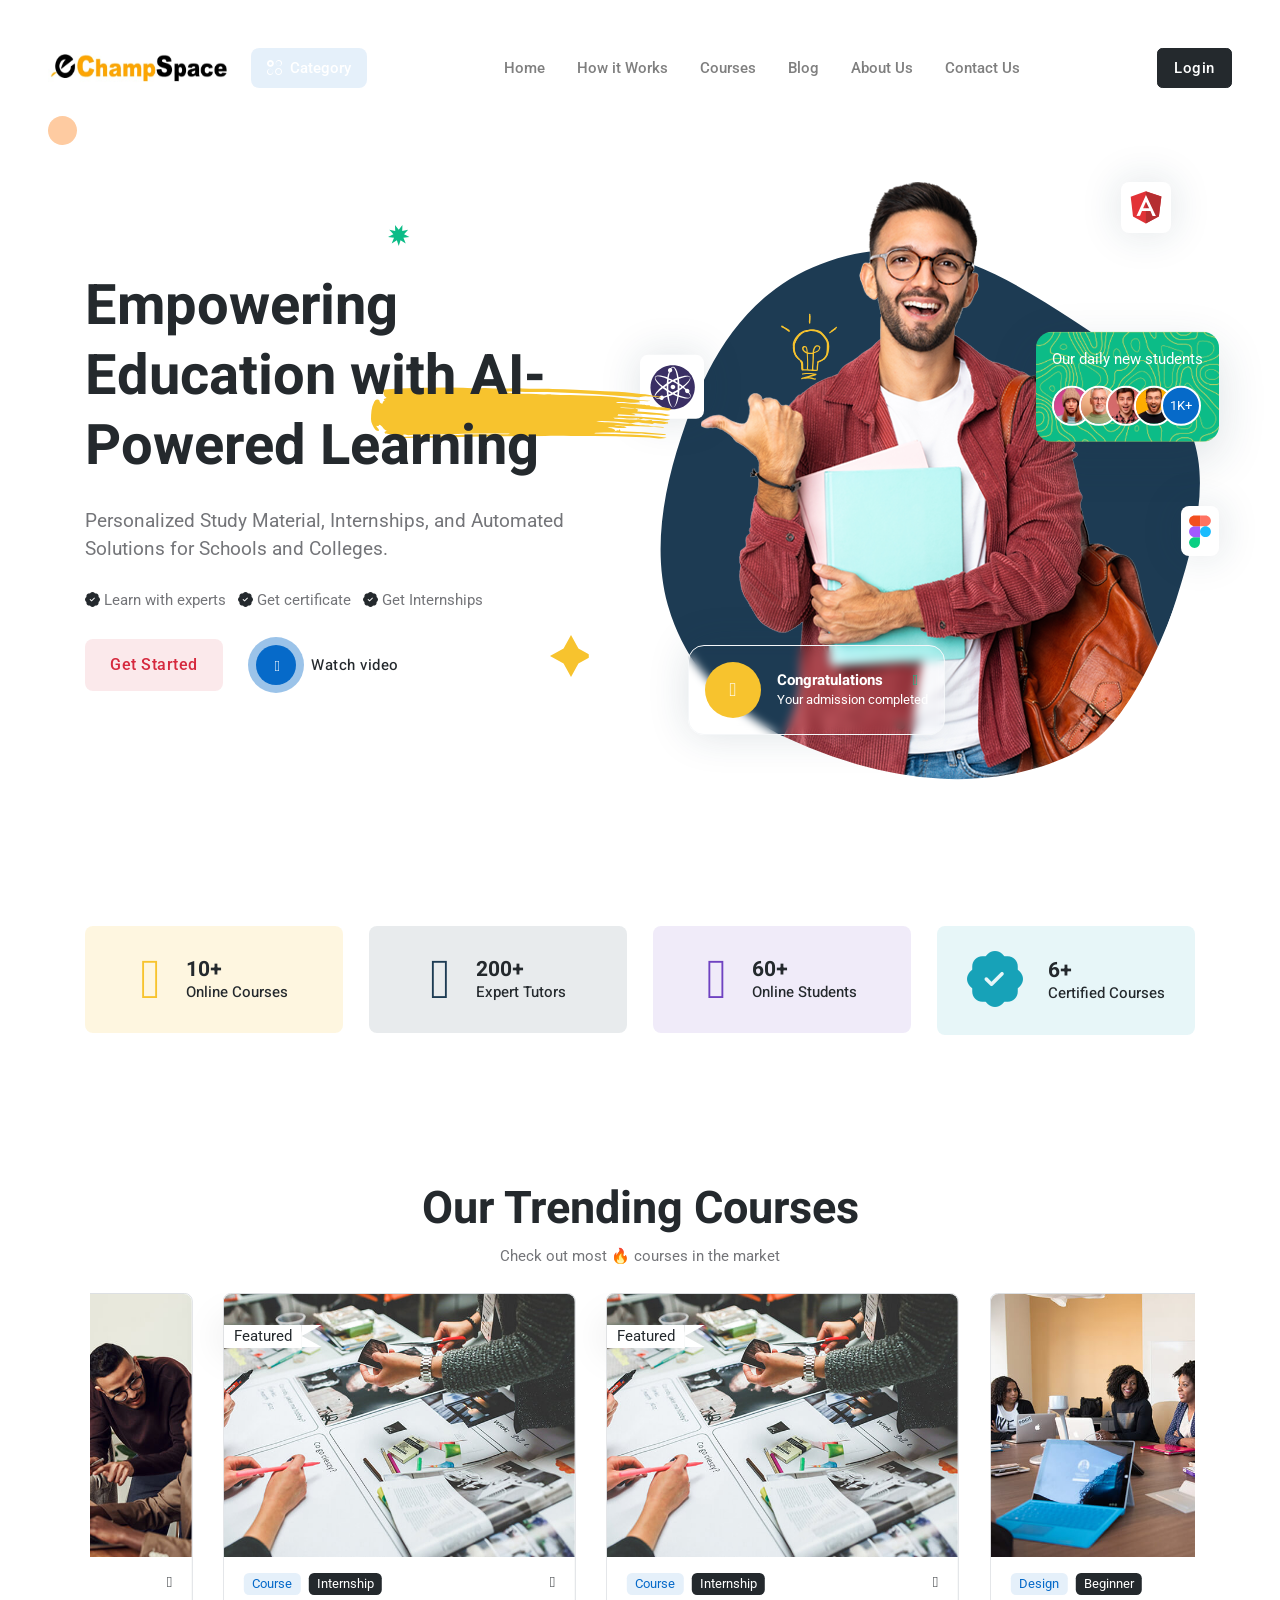
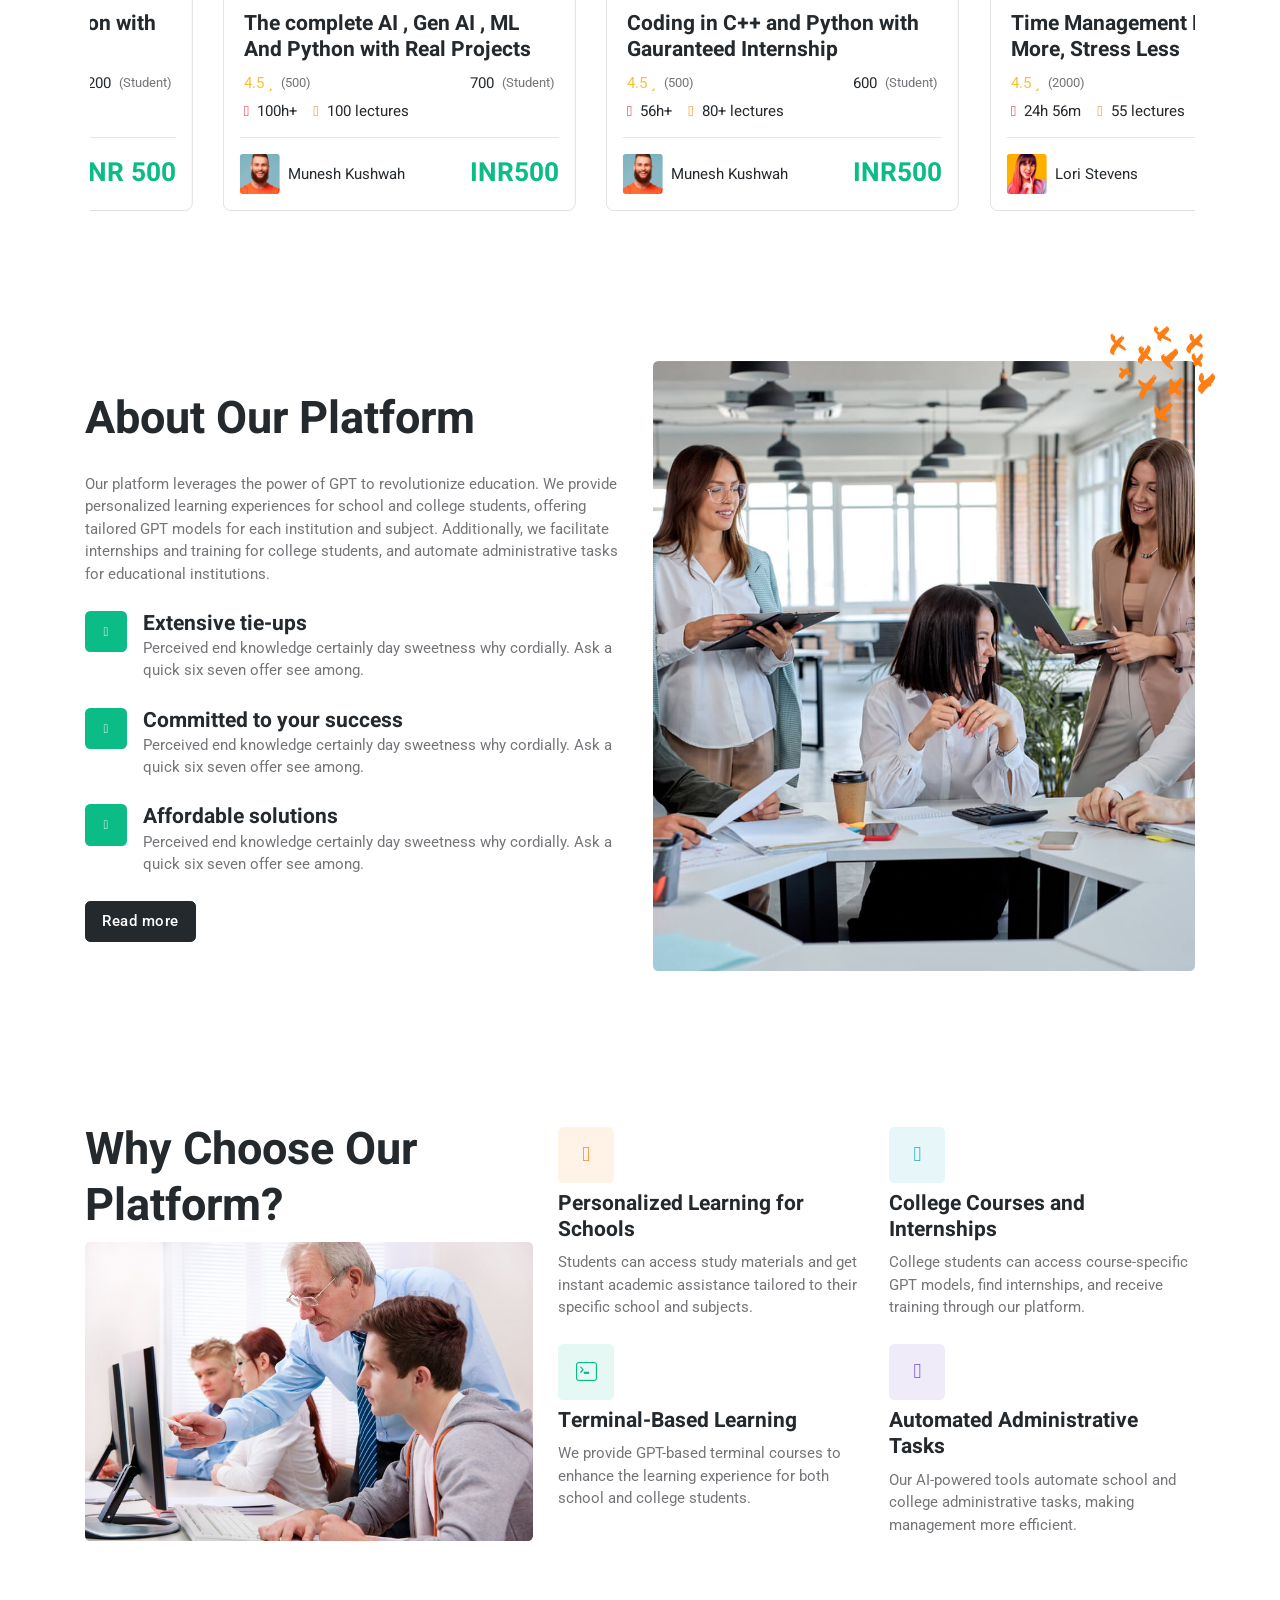
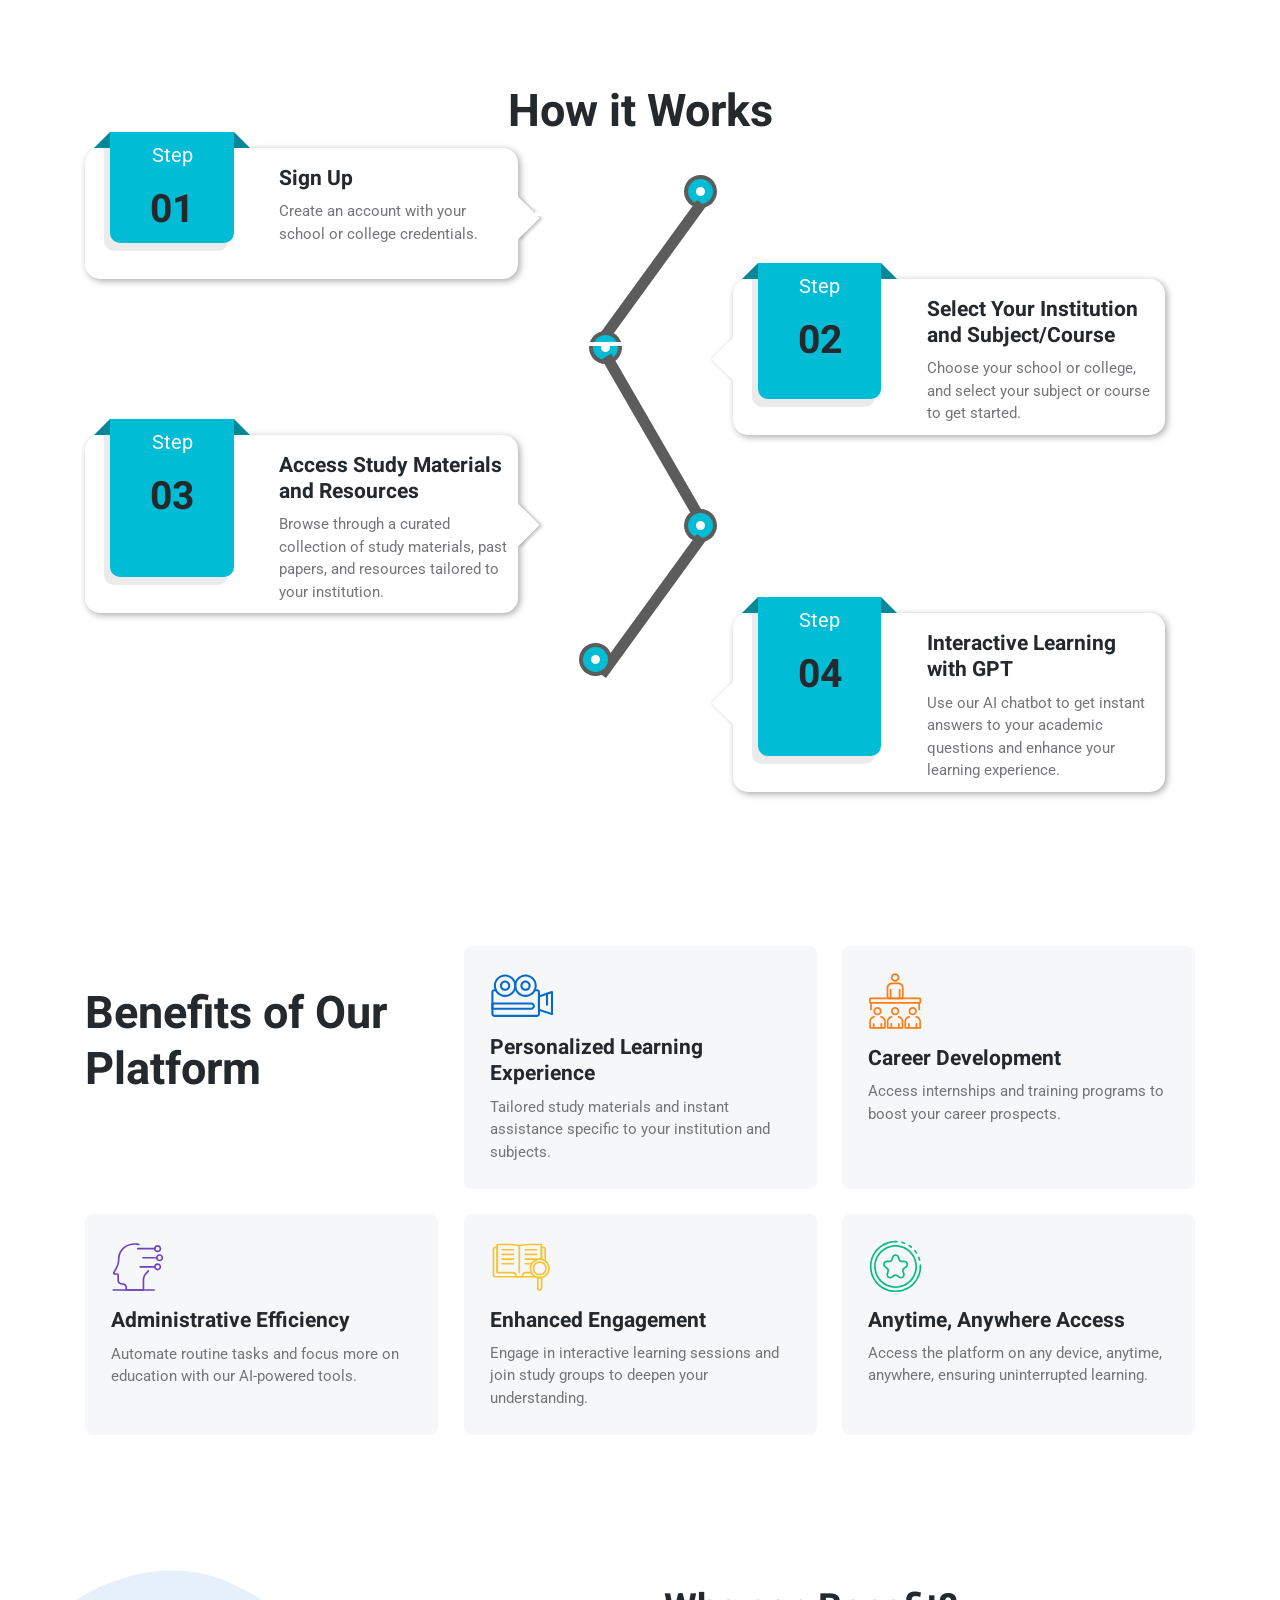
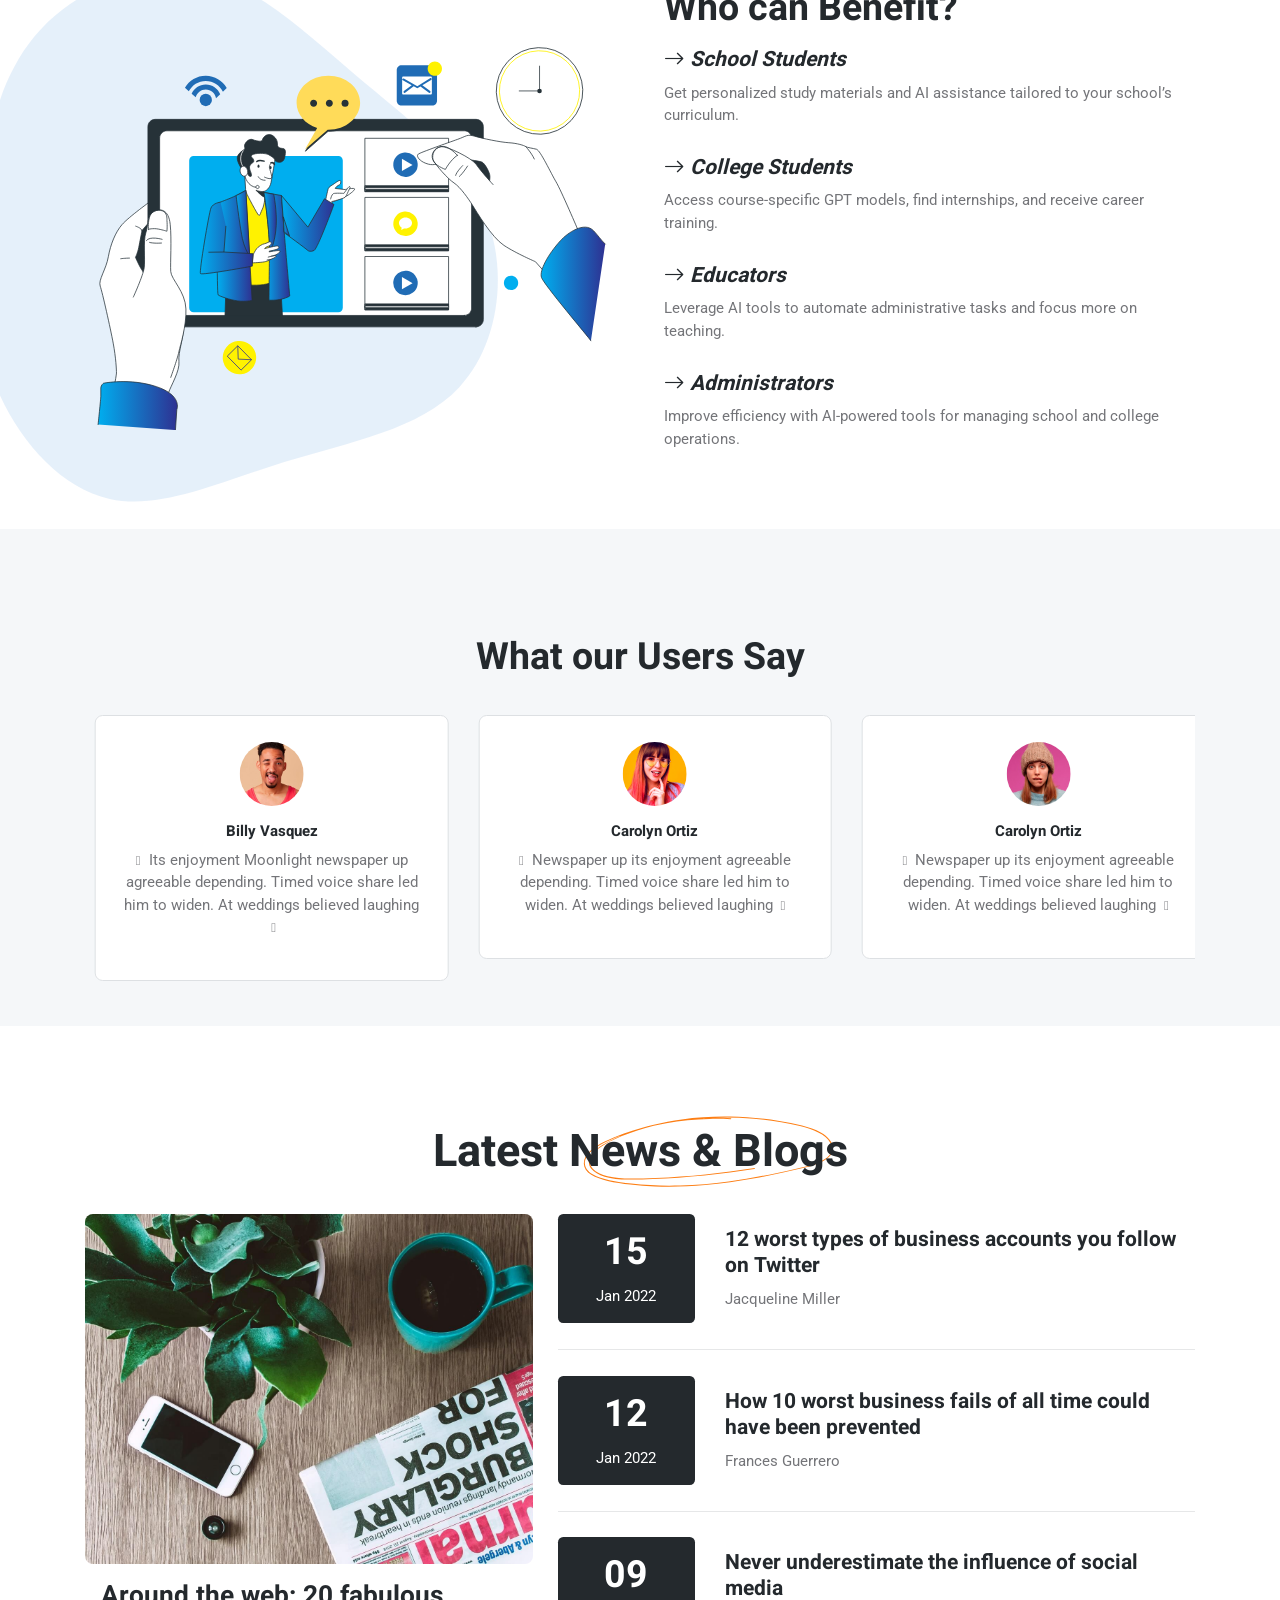
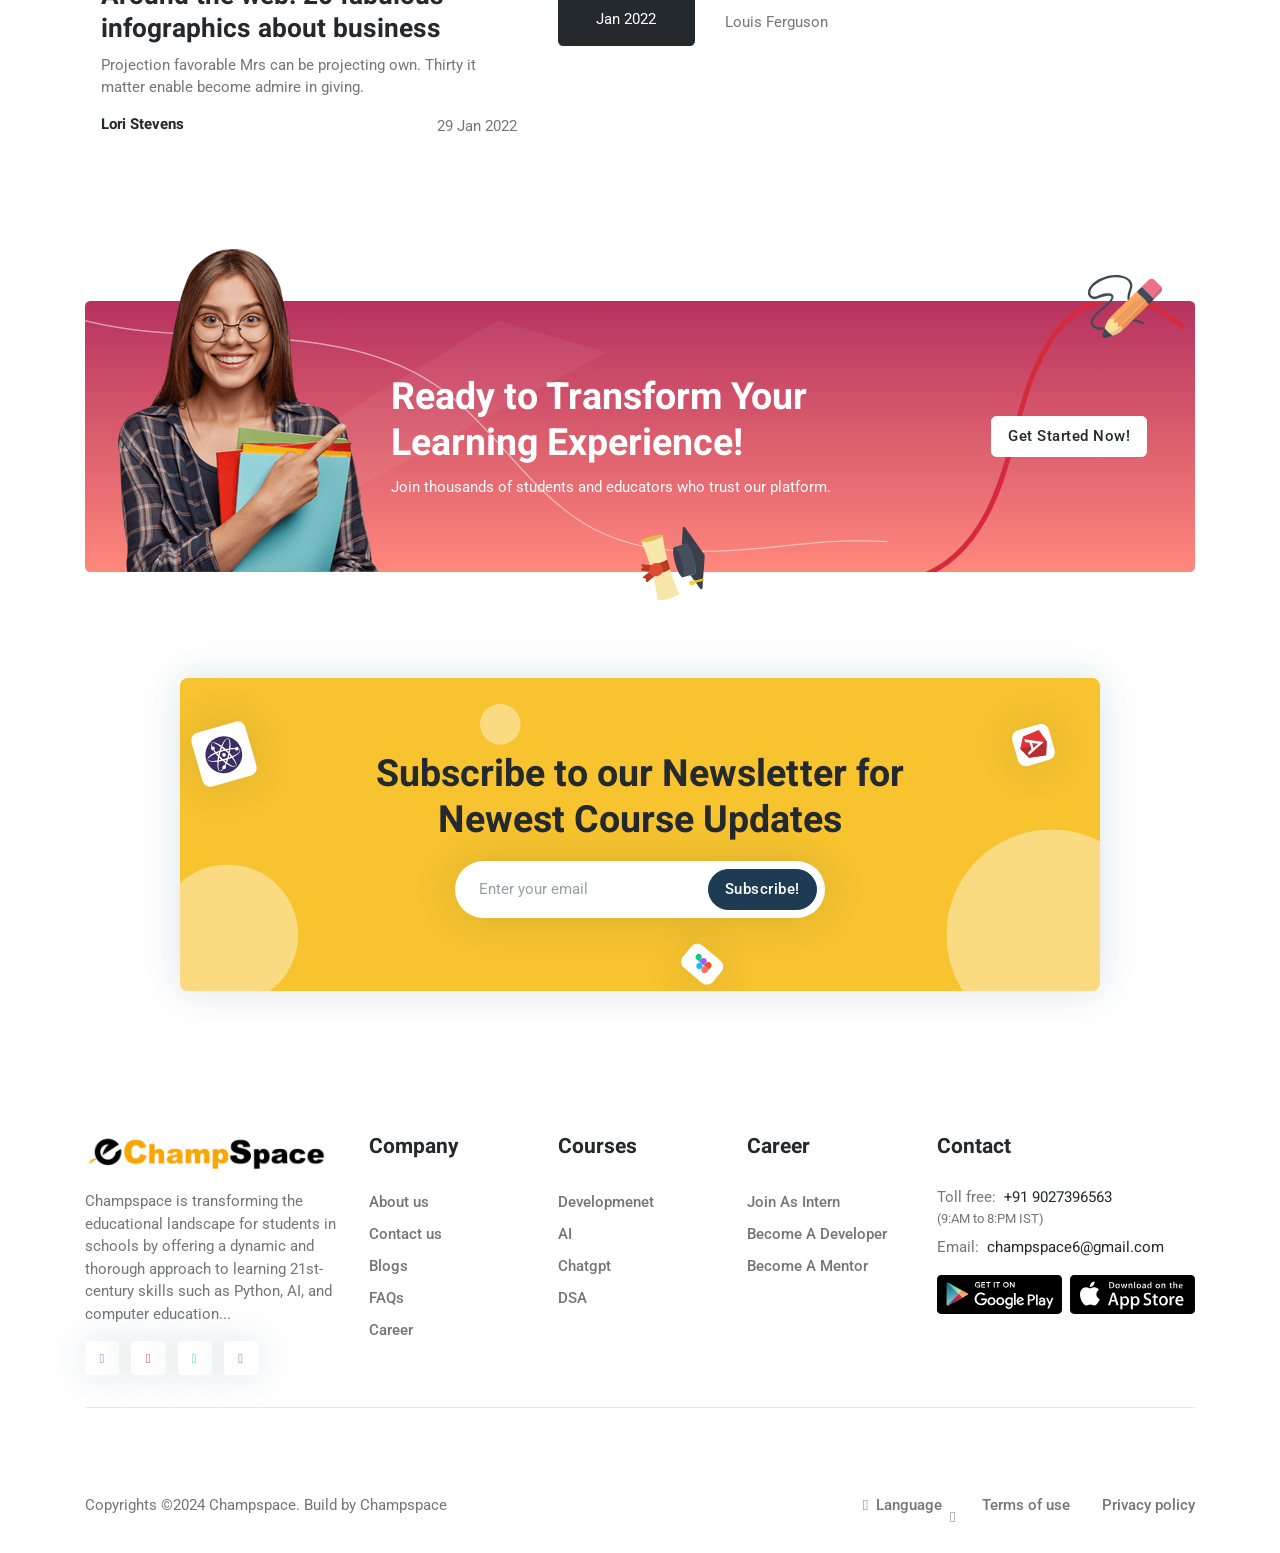
==== commit 540898ff: "some card fixed" ====
--- a/index.html
+++ b/index.html
@@ -740,7 +740,7 @@
                                             <!-- Image -->
                                             <img src="assets/images/courses/4by3/14.jpg" class="card-img-top" alt="course image">
                                             <!-- Ribbon -->
-                                            <div class="ribbon mt-3"><span>Top</span></div>
+                                            <div class="ribbon mt-3"><span>Featured</span></div>
                                             <!-- Card body -->
                                             <div class="card-body pb-0">
                                                 <!-- Badge and favorite -->
@@ -797,34 +797,34 @@
                                             <!-- Image -->
                                             <img src="assets/images/courses/4by3/14.jpg" class="card-img-top" alt="course image">
                                             <!-- Ribbon -->
-                                            <div class="ribbon mt-3"><span>Free</span></div>
+                                            <div class="ribbon mt-3"><span>Featured</span></div>
                                             <!-- Card body -->
                                             <div class="card-body pb-0">
                                                 <!-- Badge and favorite -->
                                                 <div class="d-flex justify-content-between mb-3">
                                                     <span class="hstack gap-2">
-                                                        <a href="#" class="badge bg-primary bg-opacity-10 text-primary">Design</a>
-                                                        <a href="#" class="badge text-bg-dark">Beginner</a>
+                                                        <a href="#" class="badge bg-primary bg-opacity-10 text-primary">Course</a>
+                                                        <a href="#" class="badge text-bg-dark">Internship</a>
                                                     </span>
                                                     <a href="#" class="h6 fw-light mb-0"><i class="far fa-bookmark"></i></a>
                                                 </div>
                                                 <!-- Title -->
-                                                <h5 class="card-title"><a href="#">The complete Digital Marketing Course - 8 Course in 1</a></h5>
+                                                <h5 class="card-title"><a href="#">Coding in C++ and Python with Gauranteed Internship</a></h5>
                                                 <!-- Rating -->
                                                 <div class="d-flex justify-content-between mb-2">
                                                     <div class="hstack gap-2">
                                                         <p class="text-warning m-0">4.5<i class="fas fa-star text-warning ms-1"></i></p>
-                                                        <span class="small">(6500)</span>
+                                                        <span class="small">(500)</span>
                                                     </div>
                                                     <div class="hstack gap-2">
-                                                        <p class="h6 fw-light mb-0 m-0">6500</p>
+                                                        <p class="h6 fw-light mb-0 m-0">600</p>
                                                         <span class="small">(Student)</span>
                                                     </div>
                                                 </div>
                                                 <!-- Time -->
                                                 <div class="hstack gap-3">
-                                                    <span class="h6 fw-light mb-0"><i class="far fa-clock text-danger me-2"></i>6h 56m</span>
-                                                    <span class="h6 fw-light mb-0"><i class="fas fa-table text-orange me-2"></i>82 lectures</span>
+                                                    <span class="h6 fw-light mb-0"><i class="far fa-clock text-danger me-2"></i>56h+</span>
+                                                    <span class="h6 fw-light mb-0"><i class="fas fa-table text-orange me-2"></i>80+ lectures</span>
                                                 </div>
                                             </div>
                                             <!-- Card footer -->
@@ -837,11 +837,11 @@
                                                         <div class="avatar avatar-sm">
                                                             <img class="avatar-img rounded-1" src="assets/images/avatar/10.jpg" alt="avatar">
                                                         </div>
-                                                        <p class="mb-0 ms-2"><a href="#" class="h6 fw-light mb-0">Larry Lawson</a></p>
+                                                        <p class="mb-0 ms-2"><a href="#" class="h6 fw-light mb-0">Munesh Kushwah</a></p>
                                                     </div>
                                                     <!-- Price -->
                                                     <div>
-                                                        <h4 class="text-success mb-0 item-show">Free</h4>
+                                                        <h4 class="text-success mb-0 item-show">INR500</h4>
                                                         <a href="#" class="btn btn-sm btn-success-soft item-show-hover"><i class="fas fa-shopping-cart me-2"></i>Add to cart</a>
                                                     </div>
                                                 </div>
@@ -849,500 +849,7 @@
                                         </div>
                                     </div>
                                     <!-- Card item END -->
-                
-                                    <!-- Card item START -->
-                                    <div class="tns-item" id="tns1-item1" aria-hidden="true" tabindex="-1">
-                                        <div class="card action-trigger-hover border bg-transparent">
-                                            <!-- Image -->
-                                            <img src="assets/images/courses/4by3/15.jpg" class="card-img-top" alt="course image">
-                                            <!-- Card body -->
-                                            <div class="card-body pb-0">
-                                                <!-- Badge and favorite -->
-                                                <div class="d-flex justify-content-between mb-3">
-                                                    <span class="hstack gap-2">
-                                                        <a href="#" class="badge bg-primary bg-opacity-10 text-primary">Development</a>
-                                                        <a href="#" class="badge text-bg-dark">All level</a>
-                                                    </span>
-                                                    <a href="#" class="h6 fw-light mb-0"><i class="far fa-bookmark"></i></a>
-                                                </div>
-                                                <!-- Title -->
-                                                <h5 class="card-title"><a href="#">Angular – The Complete Guide (2021 Edition)</a></h5>
-                                                <!-- Rating -->
-                                                <div class="d-flex justify-content-between mb-2">
-                                                    <div class="hstack gap-2">
-                                                        <p class="text-warning m-0">4.0<i class="fas fa-star text-warning ms-1"></i></p>
-                                                        <span class="small">(3500)</span>
-                                                    </div>
-                                                    <div class="hstack gap-2">
-                                                        <p class="h6 fw-light mb-0 m-0">4500</p>
-                                                        <span class="small">(Student)</span>
-                                                    </div>
-                                                </div>
-                                                <!-- Time -->
-                                                <div class="hstack gap-3">
-                                                    <span class="h6 fw-light mb-0"><i class="far fa-clock text-danger me-2"></i>12h 45m</span>
-                                                    <span class="h6 fw-light mb-0"><i class="fas fa-table text-orange me-2"></i>65 lectures</span>
-                                                </div>
-                                            </div>
-                                            <!-- Card footer -->
-                                            <div class="card-footer pt-0 bg-transparent">
-                                                <hr>
-                                                <!-- Avatar and Price -->
-                                                <div class="d-flex justify-content-between align-items-center">
-                                                    <!-- Avatar -->
-                                                    <div class="d-flex align-items-center">
-                                                        <div class="avatar avatar-sm">
-                                                            <img class="avatar-img rounded-1" src="assets/images/avatar/04.jpg" alt="avatar">
-                                                        </div>
-                                                        <p class="mb-0 ms-2"><a href="#" class="h6 fw-light mb-0">Billy Vasquez</a></p>
-                                                    </div>
-                                                    <!-- Price -->
-                                                    <div>
-                                                        <h4 class="text-success mb-0 item-show">$255</h4>
-                                                        <a href="#" class="btn btn-sm btn-success-soft item-show-hover"><i class="fas fa-shopping-cart me-2"></i>Add to cart</a>
-                                                    </div>
-                                                </div>
-                                            </div>
-                                        </div>
-                                    </div>
-                                    <!-- Card item END -->
-                
-                                    <!-- Card item START -->
-                                    <div class="tns-item tns-slide-active" id="tns1-item2">
-                                        <div class="card action-trigger-hover border bg-transparent">
-                                            <!-- Image -->
-                                            <img src="assets/images/courses/4by3/17.jpg" class="card-img-top" alt="course image">
-                                            <!-- Card body -->
-                                            <div class="card-body pb-0">
-                                                <!-- Badge and favorite -->
-                                                <div class="d-flex justify-content-between mb-3">
-                                                    <span class="hstack gap-2">
-                                                        <a href="#" class="badge bg-primary bg-opacity-10 text-primary">Design</a>
-                                                        <a href="#" class="badge text-bg-dark">Beginner</a>
-                                                    </span>
-                                                    <a href="#" class="h6 fw-light mb-0"><i class="far fa-bookmark"></i></a>
-                                                </div>
-                                                <!-- Title -->
-                                                <h5 class="card-title"><a href="#">Time Management Mastery: Do More,	Stress Less</a></h5>
-                                                <!-- Rating -->
-                                                <div class="d-flex justify-content-between mb-2">
-                                                    <div class="hstack gap-2">
-                                                        <p class="text-warning m-0">4.5<i class="fas fa-star text-warning ms-1"></i></p>
-                                                        <span class="small">(2000)</span>
-                                                    </div>
-                                                    <div class="hstack gap-2">
-                                                        <p class="h6 fw-light mb-0 m-0">8000</p>
-                                                        <span class="small">(Student)</span>
-                                                    </div>
-                                                </div>
-                                                <!-- Time -->
-                                                <div class="hstack gap-3">
-                                                    <span class="h6 fw-light mb-0"><i class="far fa-clock text-danger me-2"></i>24h 56m</span>
-                                                    <span class="h6 fw-light mb-0"><i class="fas fa-table text-orange me-2"></i>55 lectures</span>
-                                                </div>
-                                            </div>
-                                            <!-- Card footer -->
-                                            <div class="card-footer pt-0 bg-transparent">
-                                                <hr>
-                                                <!-- Avatar and Price -->
-                                                <div class="d-flex justify-content-between align-items-center">
-                                                    <!-- Avatar -->
-                                                    <div class="d-flex align-items-center">
-                                                        <div class="avatar avatar-sm">
-                                                            <img class="avatar-img rounded-1" src="assets/images/avatar/09.jpg" alt="avatar">
-                                                        </div>
-                                                        <p class="mb-0 ms-2"><a href="#" class="h6 fw-light mb-0">Lori Stevens</a></p>
-                                                    </div>
-                                                    <!-- Price -->
-                                                    <div>
-                                                        <h4 class="text-success mb-0 item-show">$500</h4>
-                                                        <a href="#" class="btn btn-sm btn-success-soft item-show-hover"><i class="fas fa-shopping-cart me-2"></i>Add to cart</a>
-                                                    </div>
-                                                </div>
-                                            </div>
-                                        </div>
-                                    </div>
-                                    <!-- Card item END -->
-                
-                                    <!-- Card item START -->
-                                    <div class="tns-item tns-slide-active" id="tns1-item3">
-                                        <div class="card action-trigger-hover border bg-transparent">
-                                            <!-- Image -->
-                                            <img src="assets/images/courses/4by3/16.jpg" class="card-img-top" alt="course image">
-                                            <!-- Card body -->
-                                            <div class="card-body pb-0">
-                                                <!-- Badge and favorite -->
-                                                <div class="d-flex justify-content-between mb-3">
-                                                    <span class="hstack gap-2">
-                                                        <a href="#" class="badge bg-primary bg-opacity-10 text-primary">Design</a>
-                                                        <a href="#" class="badge text-bg-dark">Beginner</a>
-                                                    </span>
-                                                    <a href="#" class="h6 fw-light mb-0"><i class="far fa-bookmark"></i></a>
-                                                </div>
-                                                <!-- Title -->
-                                                <h5 class="card-title"><a href="#">Time Management Mastery: Do More, Stress Less</a></h5>
-                                                <!-- Rating -->
-                                                <div class="d-flex justify-content-between mb-2">
-                                                    <div class="hstack gap-2">
-                                                        <p class="text-warning m-0">4.0<i class="fas fa-star text-warning ms-1"></i></p>
-                                                        <span class="small">(2000)</span>
-                                                    </div>
-                                                    <div class="hstack gap-2">
-                                                        <p class="h6 fw-light mb-0 m-0">1200</p>
-                                                        <span class="small">(Student)</span>
-                                                    </div>
-                                                </div>
-                                                <!-- Time -->
-                                                <div class="hstack gap-3">
-                                                    <span class="h6 fw-light mb-0"><i class="far fa-clock text-danger me-2"></i>09h 56m</span>
-                                                    <span class="h6 fw-light mb-0"><i class="fas fa-table text-orange me-2"></i>21 lectures</span>
-                                                </div>
-                                            </div>
-                                            <!-- Card footer -->
-                                            <div class="card-footer pt-0 bg-transparent">
-                                                <hr>
-                                                <!-- Avatar and Price -->
-                                                <div class="d-flex justify-content-between align-items-center">
-                                                    <!-- Avatar -->
-                                                    <div class="d-flex align-items-center">
-                                                        <div class="avatar avatar-sm">
-                                                            <img class="avatar-img rounded-1" src="assets/images/avatar/01.jpg" alt="avatar">
-                                                        </div>
-                                                        <p class="mb-0 ms-2"><a href="#" class="h6 fw-light mb-0">Frances Guerrero</a></p>
-                                                    </div>
-                                                    <!-- Price -->
-                                                    <div>
-                                                        <h4 class="text-success mb-0 item-show">$200</h4>
-                                                        <a href="#" class="btn btn-sm btn-success-soft item-show-hover"><i class="fas fa-shopping-cart me-2"></i>Add to cart</a>
-                                                    </div>
-                                                </div>
-                                            </div>
-                                        </div>
-                                    </div>
-                                    <!-- Card item END -->
-                                <div class="tns-item tns-slide-cloned tns-slide-active">
-                                        <div class="card action-trigger-hover border bg-transparent">
-                                            <!-- Image -->
-                                            <img src="assets/images/courses/4by3/14.jpg" class="card-img-top" alt="course image">
-                                            <!-- Ribbon -->
-                                            <div class="ribbon mt-3"><span>Free</span></div>
-                                            <!-- Card body -->
-                                            <div class="card-body pb-0">
-                                                <!-- Badge and favorite -->
-                                                <div class="d-flex justify-content-between mb-3">
-                                                    <span class="hstack gap-2">
-                                                        <a href="#" class="badge bg-primary bg-opacity-10 text-primary">Design</a>
-                                                        <a href="#" class="badge text-bg-dark">Beginner</a>
-                                                    </span>
-                                                    <a href="#" class="h6 fw-light mb-0"><i class="far fa-bookmark"></i></a>
-                                                </div>
-                                                <!-- Title -->
-                                                <h5 class="card-title"><a href="#">The complete Digital Marketing Course - 8 Course in 1</a></h5>
-                                                <!-- Rating -->
-                                                <div class="d-flex justify-content-between mb-2">
-                                                    <div class="hstack gap-2">
-                                                        <p class="text-warning m-0">4.5<i class="fas fa-star text-warning ms-1"></i></p>
-                                                        <span class="small">(6500)</span>
-                                                    </div>
-                                                    <div class="hstack gap-2">
-                                                        <p class="h6 fw-light mb-0 m-0">6500</p>
-                                                        <span class="small">(Student)</span>
-                                                    </div>
-                                                </div>
-                                                <!-- Time -->
-                                                <div class="hstack gap-3">
-                                                    <span class="h6 fw-light mb-0"><i class="far fa-clock text-danger me-2"></i>6h 56m</span>
-                                                    <span class="h6 fw-light mb-0"><i class="fas fa-table text-orange me-2"></i>82 lectures</span>
-                                                </div>
-                                            </div>
-                                            <!-- Card footer -->
-                                            <div class="card-footer pt-0 bg-transparent">
-                                                <hr>
-                                                <!-- Avatar and Price -->
-                                                <div class="d-flex justify-content-between align-items-center">
-                                                    <!-- Avatar -->
-                                                    <div class="d-flex align-items-center">
-                                                        <div class="avatar avatar-sm">
-                                                            <img class="avatar-img rounded-1" src="assets/images/avatar/10.jpg" alt="avatar">
-                                                        </div>
-                                                        <p class="mb-0 ms-2"><a href="#" class="h6 fw-light mb-0">Larry Lawson</a></p>
-                                                    </div>
-                                                    <!-- Price -->
-                                                    <div>
-                                                        <h4 class="text-success mb-0 item-show">Free</h4>
-                                                        <a href="#" class="btn btn-sm btn-success-soft item-show-hover"><i class="fas fa-shopping-cart me-2"></i>Add to cart</a>
-                                                    </div>
-                                                </div>
-                                            </div>
-                                        </div>
-                                    </div><div class="tns-item tns-slide-cloned tns-slide-active">
-                                        <div class="card action-trigger-hover border bg-transparent">
-                                            <!-- Image -->
-                                            <img src="assets/images/courses/4by3/15.jpg" class="card-img-top" alt="course image">
-                                            <!-- Card body -->
-                                            <div class="card-body pb-0">
-                                                <!-- Badge and favorite -->
-                                                <div class="d-flex justify-content-between mb-3">
-                                                    <span class="hstack gap-2">
-                                                        <a href="#" class="badge bg-primary bg-opacity-10 text-primary">Development</a>
-                                                        <a href="#" class="badge text-bg-dark">All level</a>
-                                                    </span>
-                                                    <a href="#" class="h6 fw-light mb-0"><i class="far fa-bookmark"></i></a>
-                                                </div>
-                                                <!-- Title -->
-                                                <h5 class="card-title"><a href="#">Angular – The Complete Guide (2021 Edition)</a></h5>
-                                                <!-- Rating -->
-                                                <div class="d-flex justify-content-between mb-2">
-                                                    <div class="hstack gap-2">
-                                                        <p class="text-warning m-0">4.0<i class="fas fa-star text-warning ms-1"></i></p>
-                                                        <span class="small">(3500)</span>
-                                                    </div>
-                                                    <div class="hstack gap-2">
-                                                        <p class="h6 fw-light mb-0 m-0">4500</p>
-                                                        <span class="small">(Student)</span>
-                                                    </div>
-                                                </div>
-                                                <!-- Time -->
-                                                <div class="hstack gap-3">
-                                                    <span class="h6 fw-light mb-0"><i class="far fa-clock text-danger me-2"></i>12h 45m</span>
-                                                    <span class="h6 fw-light mb-0"><i class="fas fa-table text-orange me-2"></i>65 lectures</span>
-                                                </div>
-                                            </div>
-                                            <!-- Card footer -->
-                                            <div class="card-footer pt-0 bg-transparent">
-                                                <hr>
-                                                <!-- Avatar and Price -->
-                                                <div class="d-flex justify-content-between align-items-center">
-                                                    <!-- Avatar -->
-                                                    <div class="d-flex align-items-center">
-                                                        <div class="avatar avatar-sm">
-                                                            <img class="avatar-img rounded-1" src="assets/images/avatar/04.jpg" alt="avatar">
-                                                        </div>
-                                                        <p class="mb-0 ms-2"><a href="#" class="h6 fw-light mb-0">Billy Vasquez</a></p>
-                                                    </div>
-                                                    <!-- Price -->
-                                                    <div>
-                                                        <h4 class="text-success mb-0 item-show">$255</h4>
-                                                        <a href="#" class="btn btn-sm btn-success-soft item-show-hover"><i class="fas fa-shopping-cart me-2"></i>Add to cart</a>
-                                                    </div>
-                                                </div>
-                                            </div>
-                                        </div>
-                                    </div><div class="tns-item tns-slide-cloned tns-slide-active">
-                                        <div class="card action-trigger-hover border bg-transparent">
-                                            <!-- Image -->
-                                            <img src="assets/images/courses/4by3/17.jpg" class="card-img-top" alt="course image">
-                                            <!-- Card body -->
-                                            <div class="card-body pb-0">
-                                                <!-- Badge and favorite -->
-                                                <div class="d-flex justify-content-between mb-3">
-                                                    <span class="hstack gap-2">
-                                                        <a href="#" class="badge bg-primary bg-opacity-10 text-primary">Design</a>
-                                                        <a href="#" class="badge text-bg-dark">Beginner</a>
-                                                    </span>
-                                                    <a href="#" class="h6 fw-light mb-0"><i class="far fa-bookmark"></i></a>
-                                                </div>
-                                                <!-- Title -->
-                                                <h5 class="card-title"><a href="#">Time Management Mastery: Do More,	Stress Less</a></h5>
-                                                <!-- Rating -->
-                                                <div class="d-flex justify-content-between mb-2">
-                                                    <div class="hstack gap-2">
-                                                        <p class="text-warning m-0">4.5<i class="fas fa-star text-warning ms-1"></i></p>
-                                                        <span class="small">(2000)</span>
-                                                    </div>
-                                                    <div class="hstack gap-2">
-                                                        <p class="h6 fw-light mb-0 m-0">8000</p>
-                                                        <span class="small">(Student)</span>
-                                                    </div>
-                                                </div>
-                                                <!-- Time -->
-                                                <div class="hstack gap-3">
-                                                    <span class="h6 fw-light mb-0"><i class="far fa-clock text-danger me-2"></i>24h 56m</span>
-                                                    <span class="h6 fw-light mb-0"><i class="fas fa-table text-orange me-2"></i>55 lectures</span>
-                                                </div>
-                                            </div>
-                                            <!-- Card footer -->
-                                            <div class="card-footer pt-0 bg-transparent">
-                                                <hr>
-                                                <!-- Avatar and Price -->
-                                                <div class="d-flex justify-content-between align-items-center">
-                                                    <!-- Avatar -->
-                                                    <div class="d-flex align-items-center">
-                                                        <div class="avatar avatar-sm">
-                                                            <img class="avatar-img rounded-1" src="assets/images/avatar/09.jpg" alt="avatar">
-                                                        </div>
-                                                        <p class="mb-0 ms-2"><a href="#" class="h6 fw-light mb-0">Lori Stevens</a></p>
-                                                    </div>
-                                                    <!-- Price -->
-                                                    <div>
-                                                        <h4 class="text-success mb-0 item-show">$500</h4>
-                                                        <a href="#" class="btn btn-sm btn-success-soft item-show-hover"><i class="fas fa-shopping-cart me-2"></i>Add to cart</a>
-                                                    </div>
-                                                </div>
-                                            </div>
-                                        </div>
-                                    </div><div class="tns-item tns-slide-cloned" aria-hidden="true" tabindex="-1">
-                                        <div class="card action-trigger-hover border bg-transparent">
-                                            <!-- Image -->
-                                            <img src="assets/images/courses/4by3/16.jpg" class="card-img-top" alt="course image">
-                                            <!-- Card body -->
-                                            <div class="card-body pb-0">
-                                                <!-- Badge and favorite -->
-                                                <div class="d-flex justify-content-between mb-3">
-                                                    <span class="hstack gap-2">
-                                                        <a href="#" class="badge bg-primary bg-opacity-10 text-primary">Design</a>
-                                                        <a href="#" class="badge text-bg-dark">Beginner</a>
-                                                    </span>
-                                                    <a href="#" class="h6 fw-light mb-0"><i class="far fa-bookmark"></i></a>
-                                                </div>
-                                                <!-- Title -->
-                                                <h5 class="card-title"><a href="#">Time Management Mastery: Do More, Stress Less</a></h5>
-                                                <!-- Rating -->
-                                                <div class="d-flex justify-content-between mb-2">
-                                                    <div class="hstack gap-2">
-                                                        <p class="text-warning m-0">4.0<i class="fas fa-star text-warning ms-1"></i></p>
-                                                        <span class="small">(2000)</span>
-                                                    </div>
-                                                    <div class="hstack gap-2">
-                                                        <p class="h6 fw-light mb-0 m-0">1200</p>
-                                                        <span class="small">(Student)</span>
-                                                    </div>
-                                                </div>
-                                                <!-- Time -->
-                                                <div class="hstack gap-3">
-                                                    <span class="h6 fw-light mb-0"><i class="far fa-clock text-danger me-2"></i>09h 56m</span>
-                                                    <span class="h6 fw-light mb-0"><i class="fas fa-table text-orange me-2"></i>21 lectures</span>
-                                                </div>
-                                            </div>
-                                            <!-- Card footer -->
-                                            <div class="card-footer pt-0 bg-transparent">
-                                                <hr>
-                                                <!-- Avatar and Price -->
-                                                <div class="d-flex justify-content-between align-items-center">
-                                                    <!-- Avatar -->
-                                                    <div class="d-flex align-items-center">
-                                                        <div class="avatar avatar-sm">
-                                                            <img class="avatar-img rounded-1" src="assets/images/avatar/01.jpg" alt="avatar">
-                                                        </div>
-                                                        <p class="mb-0 ms-2"><a href="#" class="h6 fw-light mb-0">Frances Guerrero</a></p>
-                                                    </div>
-                                                    <!-- Price -->
-                                                    <div>
-                                                        <h4 class="text-success mb-0 item-show">$200</h4>
-                                                        <a href="#" class="btn btn-sm btn-success-soft item-show-hover"><i class="fas fa-shopping-cart me-2"></i>Add to cart</a>
-                                                    </div>
-                                                </div>
-                                            </div>
-                                        </div>
-                                    </div><div class="tns-item tns-slide-cloned" aria-hidden="true" tabindex="-1">
-                                        <div class="card action-trigger-hover border bg-transparent">
-                                            <!-- Image -->
-                                            <img src="assets/images/courses/4by3/14.jpg" class="card-img-top" alt="course image">
-                                            <!-- Ribbon -->
-                                            <div class="ribbon mt-3"><span>Free</span></div>
-                                            <!-- Card body -->
-                                            <div class="card-body pb-0">
-                                                <!-- Badge and favorite -->
-                                                <div class="d-flex justify-content-between mb-3">
-                                                    <span class="hstack gap-2">
-                                                        <a href="#" class="badge bg-primary bg-opacity-10 text-primary">Design</a>
-                                                        <a href="#" class="badge text-bg-dark">Beginner</a>
-                                                    </span>
-                                                    <a href="#" class="h6 fw-light mb-0"><i class="far fa-bookmark"></i></a>
-                                                </div>
-                                                <!-- Title -->
-                                                <h5 class="card-title"><a href="#">The complete Digital Marketing Course - 8 Course in 1</a></h5>
-                                                <!-- Rating -->
-                                                <div class="d-flex justify-content-between mb-2">
-                                                    <div class="hstack gap-2">
-                                                        <p class="text-warning m-0">4.5<i class="fas fa-star text-warning ms-1"></i></p>
-                                                        <span class="small">(6500)</span>
-                                                    </div>
-                                                    <div class="hstack gap-2">
-                                                        <p class="h6 fw-light mb-0 m-0">6500</p>
-                                                        <span class="small">(Student)</span>
-                                                    </div>
-                                                </div>
-                                                <!-- Time -->
-                                                <div class="hstack gap-3">
-                                                    <span class="h6 fw-light mb-0"><i class="far fa-clock text-danger me-2"></i>6h 56m</span>
-                                                    <span class="h6 fw-light mb-0"><i class="fas fa-table text-orange me-2"></i>82 lectures</span>
-                                                </div>
-                                            </div>
-                                            <!-- Card footer -->
-                                            <div class="card-footer pt-0 bg-transparent">
-                                                <hr>
-                                                <!-- Avatar and Price -->
-                                                <div class="d-flex justify-content-between align-items-center">
-                                                    <!-- Avatar -->
-                                                    <div class="d-flex align-items-center">
-                                                        <div class="avatar avatar-sm">
-                                                            <img class="avatar-img rounded-1" src="assets/images/avatar/10.jpg" alt="avatar">
-                                                        </div>
-                                                        <p class="mb-0 ms-2"><a href="#" class="h6 fw-light mb-0">Larry Lawson</a></p>
-                                                    </div>
-                                                    <!-- Price -->
-                                                    <div>
-                                                        <h4 class="text-success mb-0 item-show">Free</h4>
-                                                        <a href="#" class="btn btn-sm btn-success-soft item-show-hover"><i class="fas fa-shopping-cart me-2"></i>Add to cart</a>
-                                                    </div>
-                                                </div>
-                                            </div>
-                                        </div>
-                                    </div><div class="tns-item tns-slide-cloned" aria-hidden="true" tabindex="-1">
-                                        <div class="card action-trigger-hover border bg-transparent">
-                                            <!-- Image -->
-                                            <img src="assets/images/courses/4by3/15.jpg" class="card-img-top" alt="course image">
-                                            <!-- Card body -->
-                                            <div class="card-body pb-0">
-                                                <!-- Badge and favorite -->
-                                                <div class="d-flex justify-content-between mb-3">
-                                                    <span class="hstack gap-2">
-                                                        <a href="#" class="badge bg-primary bg-opacity-10 text-primary">Development</a>
-                                                        <a href="#" class="badge text-bg-dark">All level</a>
-                                                    </span>
-                                                    <a href="#" class="h6 fw-light mb-0"><i class="far fa-bookmark"></i></a>
-                                                </div>
-                                                <!-- Title -->
-                                                <h5 class="card-title"><a href="#">Angular – The Complete Guide (2021 Edition)</a></h5>
-                                                <!-- Rating -->
-                                                <div class="d-flex justify-content-between mb-2">
-                                                    <div class="hstack gap-2">
-                                                        <p class="text-warning m-0">4.0<i class="fas fa-star text-warning ms-1"></i></p>
-                                                        <span class="small">(3500)</span>
-                                                    </div>
-                                                    <div class="hstack gap-2">
-                                                        <p class="h6 fw-light mb-0 m-0">4500</p>
-                                                        <span class="small">(Student)</span>
-                                                    </div>
-                                                </div>
-                                                <!-- Time -->
-                                                <div class="hstack gap-3">
-                                                    <span class="h6 fw-light mb-0"><i class="far fa-clock text-danger me-2"></i>12h 45m</span>
-                                                    <span class="h6 fw-light mb-0"><i class="fas fa-table text-orange me-2"></i>65 lectures</span>
-                                                </div>
-                                            </div>
-                                            <!-- Card footer -->
-                                            <div class="card-footer pt-0 bg-transparent">
-                                                <hr>
-                                                <!-- Avatar and Price -->
-                                                <div class="d-flex justify-content-between align-items-center">
-                                                    <!-- Avatar -->
-                                                    <div class="d-flex align-items-center">
-                                                        <div class="avatar avatar-sm">
-                                                            <img class="avatar-img rounded-1" src="assets/images/avatar/04.jpg" alt="avatar">
-                                                        </div>
-                                                        <p class="mb-0 ms-2"><a href="#" class="h6 fw-light mb-0">Billy Vasquez</a></p>
-                                                    </div>
-                                                    <!-- Price -->
-                                                    <div>
-                                                        <h4 class="text-success mb-0 item-show">$255</h4>
-                                                        <a href="#" class="btn btn-sm btn-success-soft item-show-hover"><i class="fas fa-shopping-cart me-2"></i>Add to cart</a>
-                                                    </div>
-                                                </div>
-                                            </div>
-                                        </div>
-                                    </div><div class="tns-item tns-slide-cloned" aria-hidden="true" tabindex="-1">
+                                    <div class="tns-item tns-slide-cloned" aria-hidden="true" tabindex="-1">
                                         <div class="card action-trigger-hover border bg-transparent">
                                             <!-- Image -->
                                             <img src="assets/images/courses/4by3/17.jpg" class="card-img-top" alt="course image">
